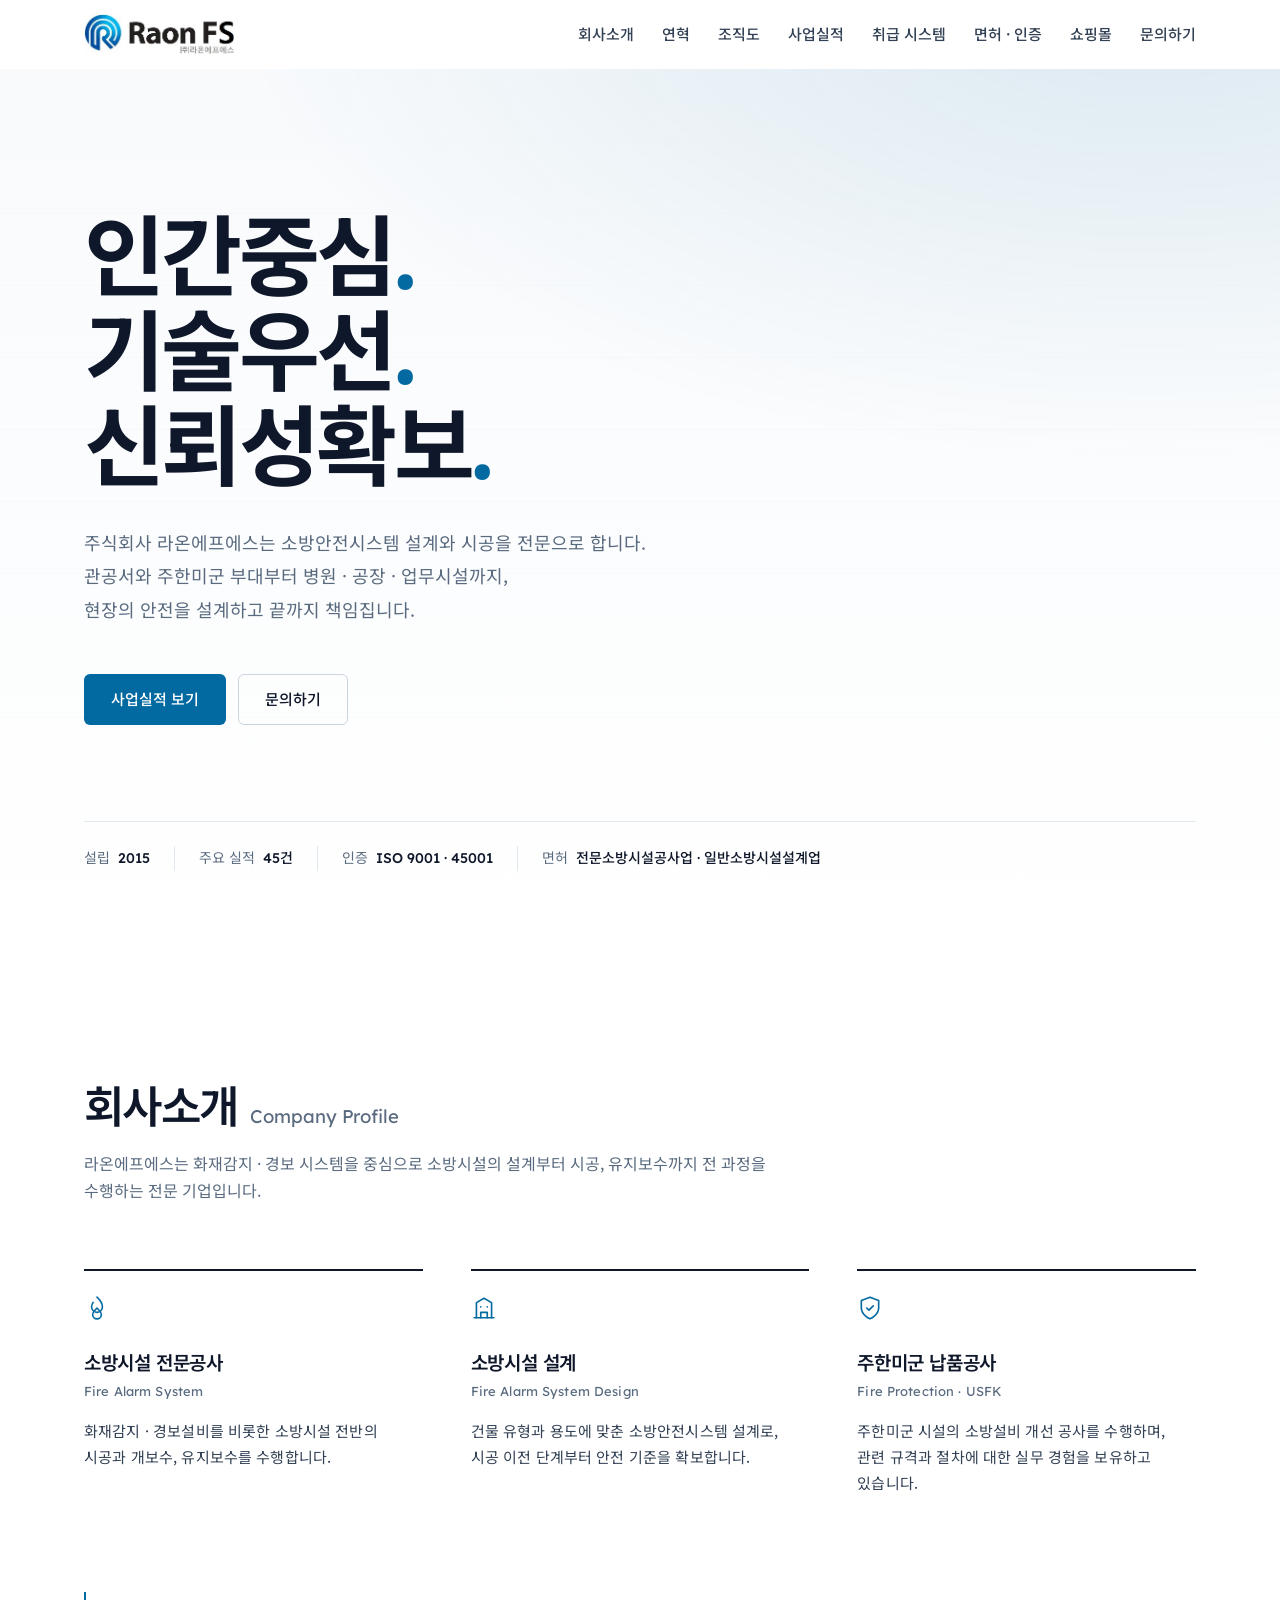
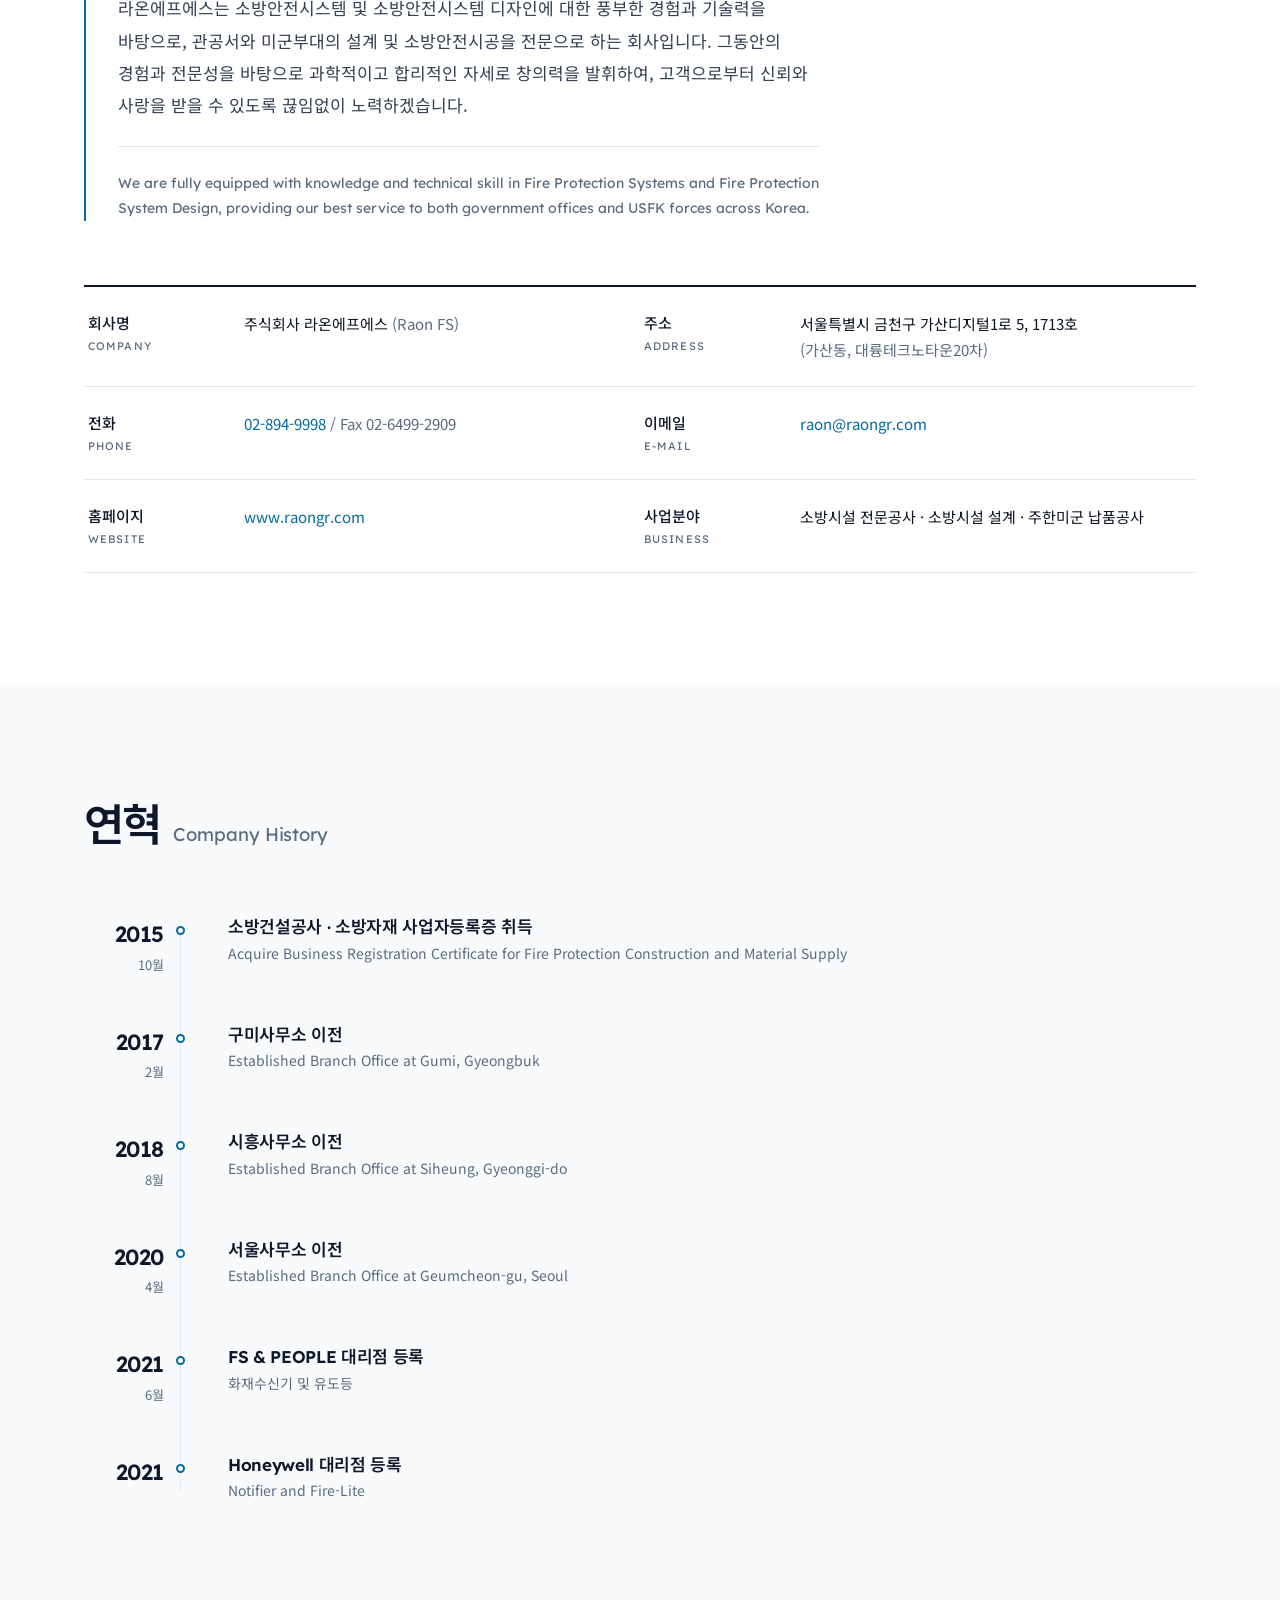
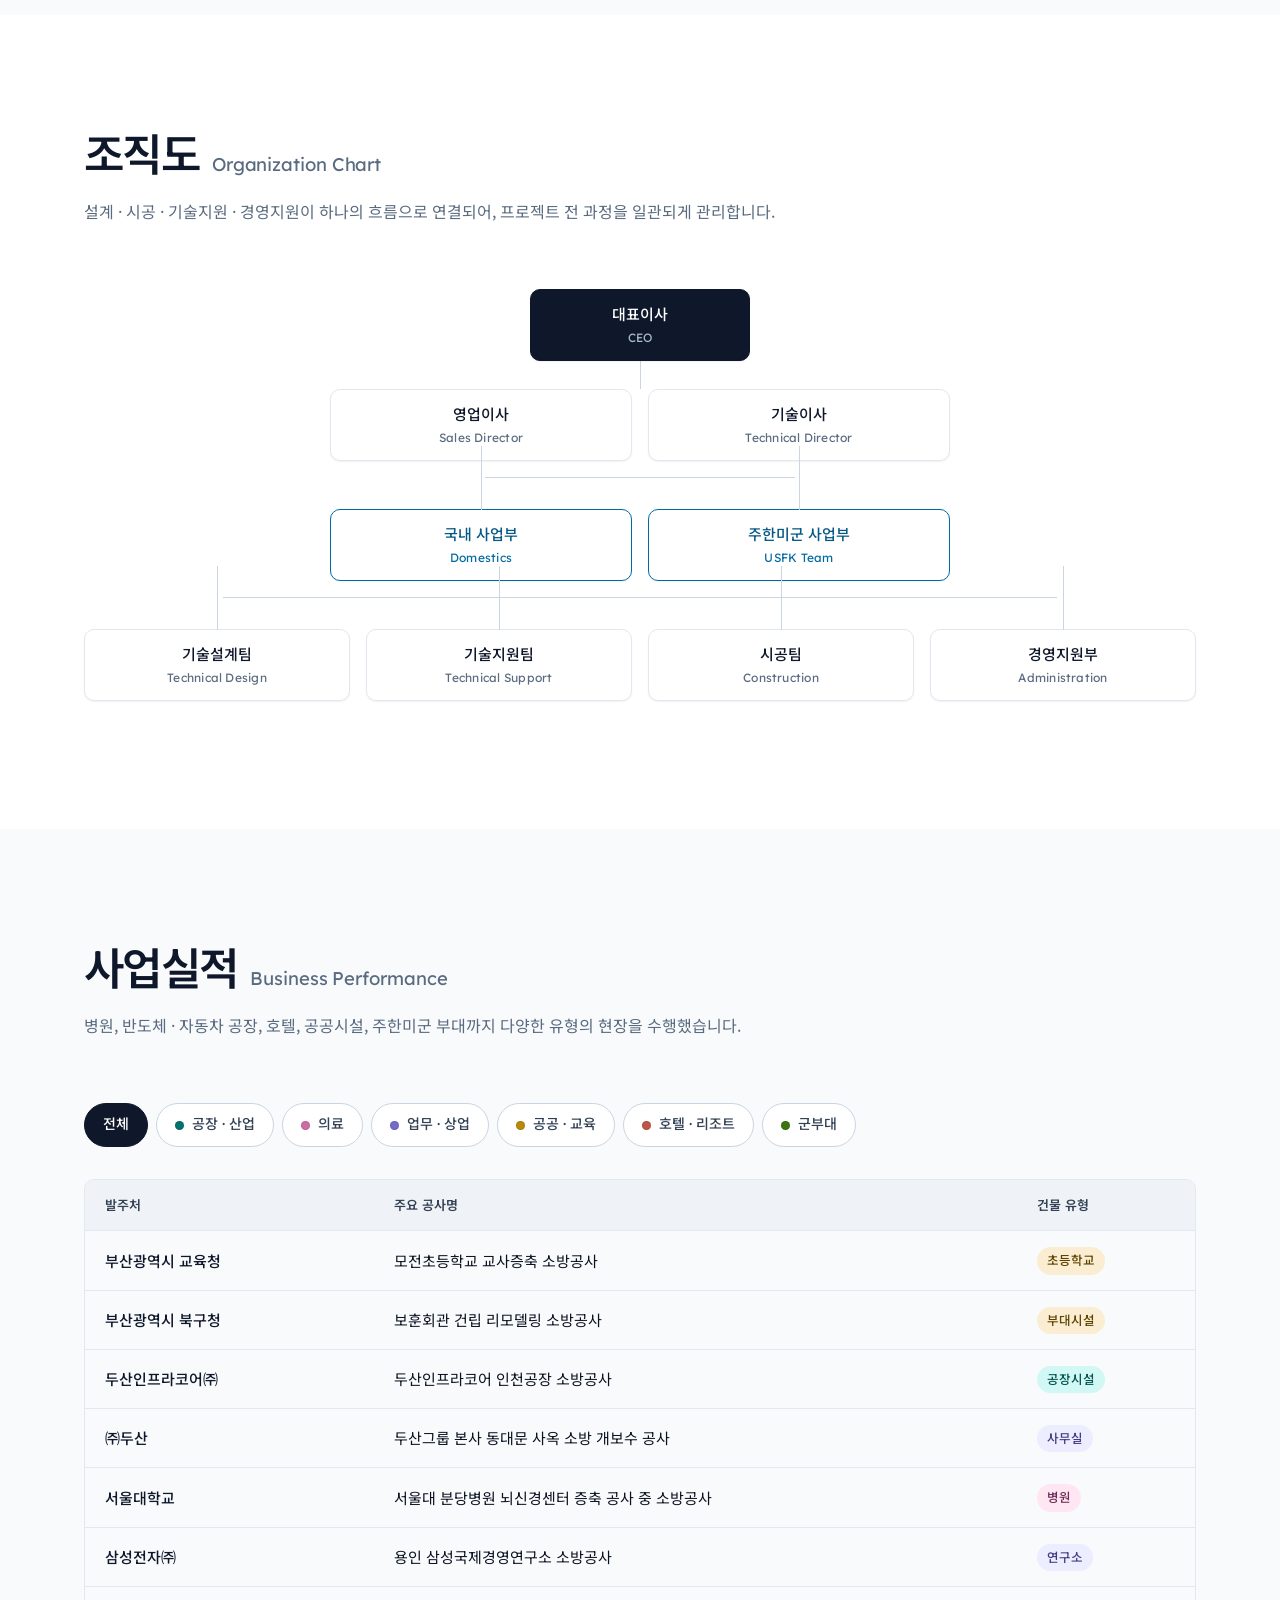
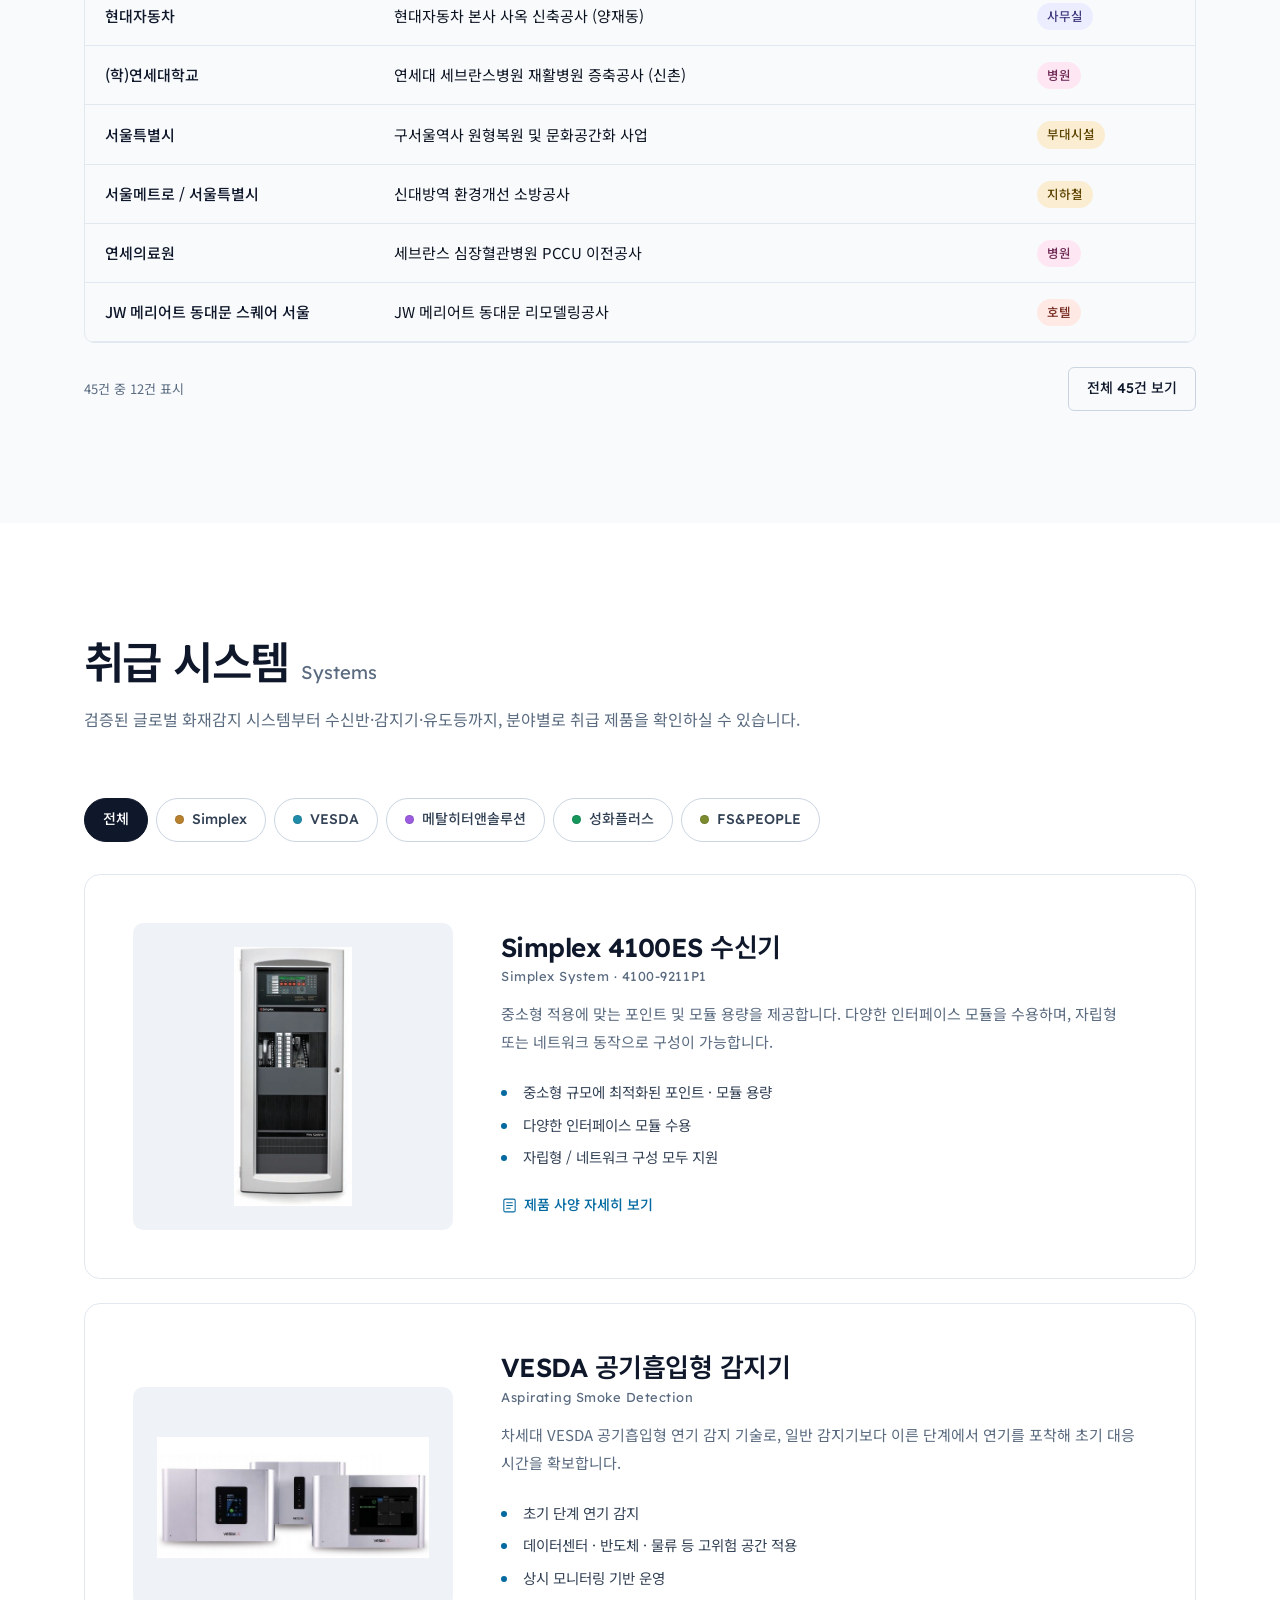
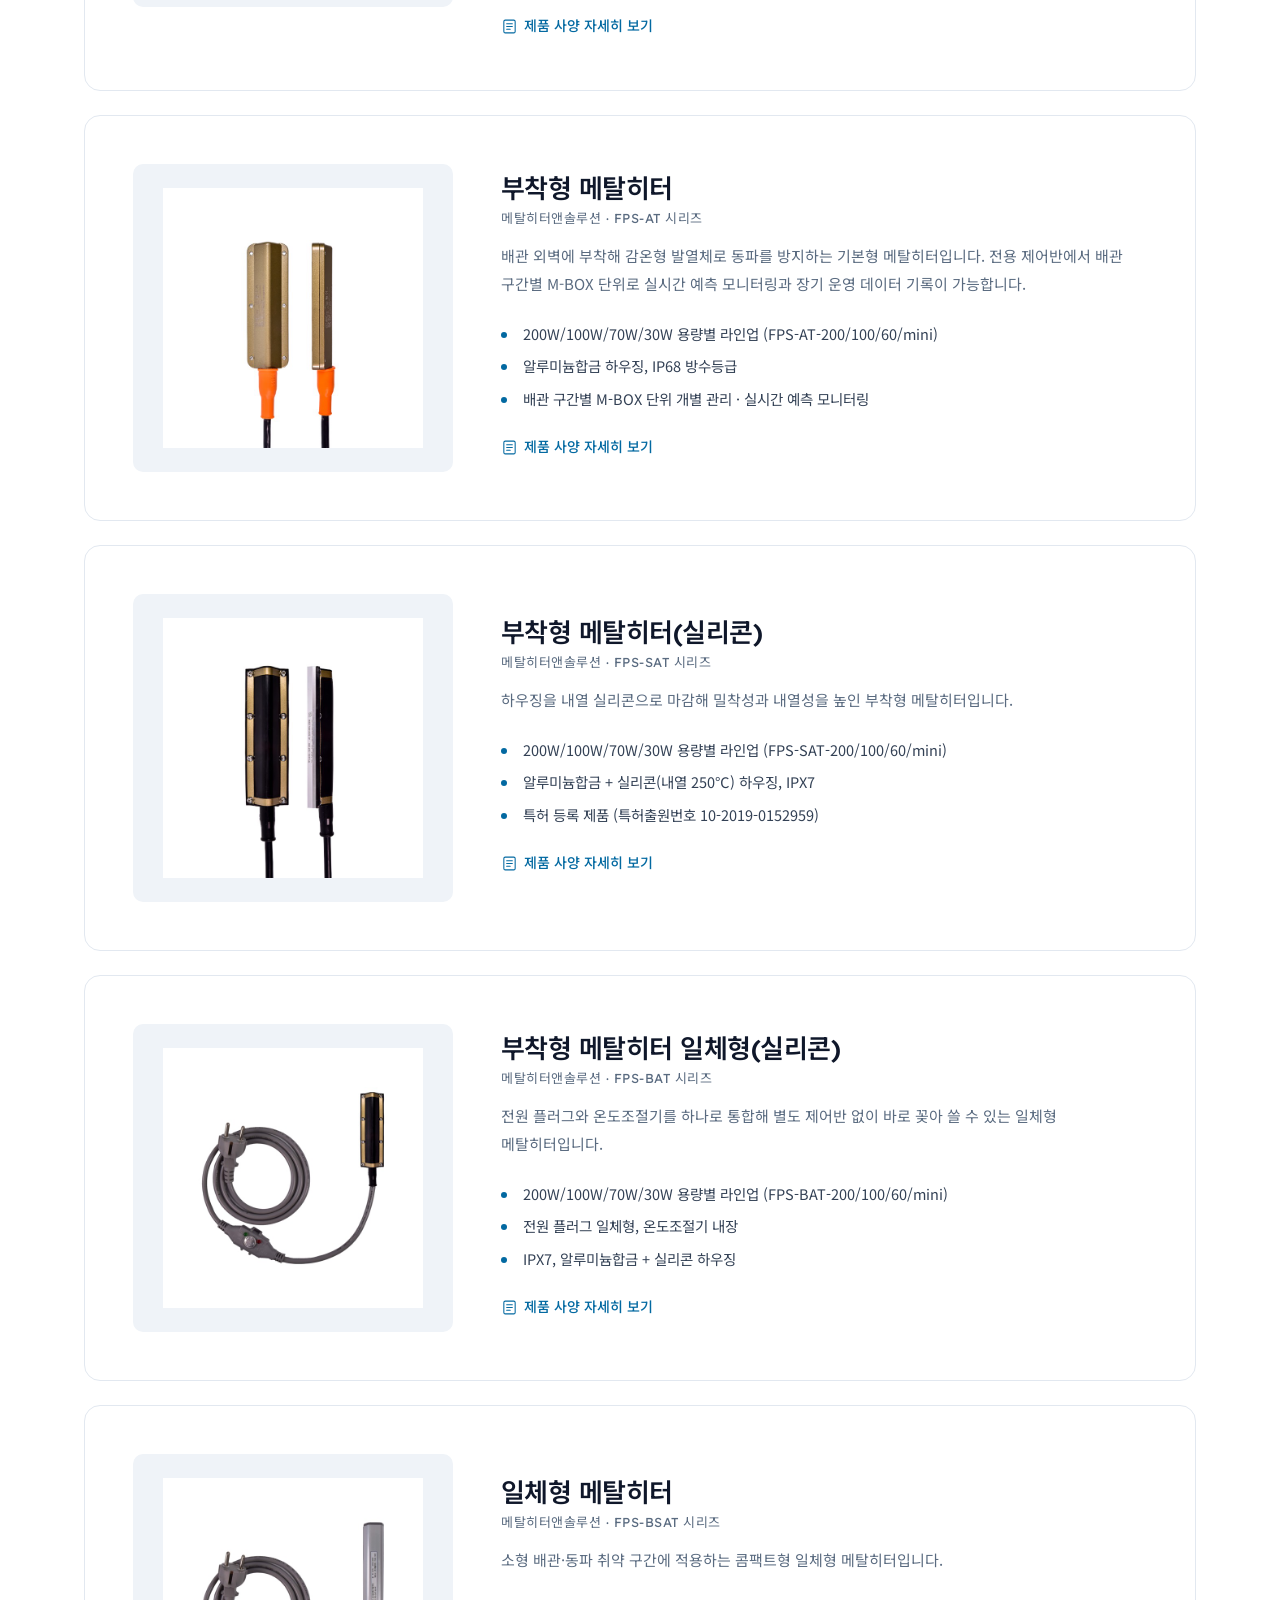
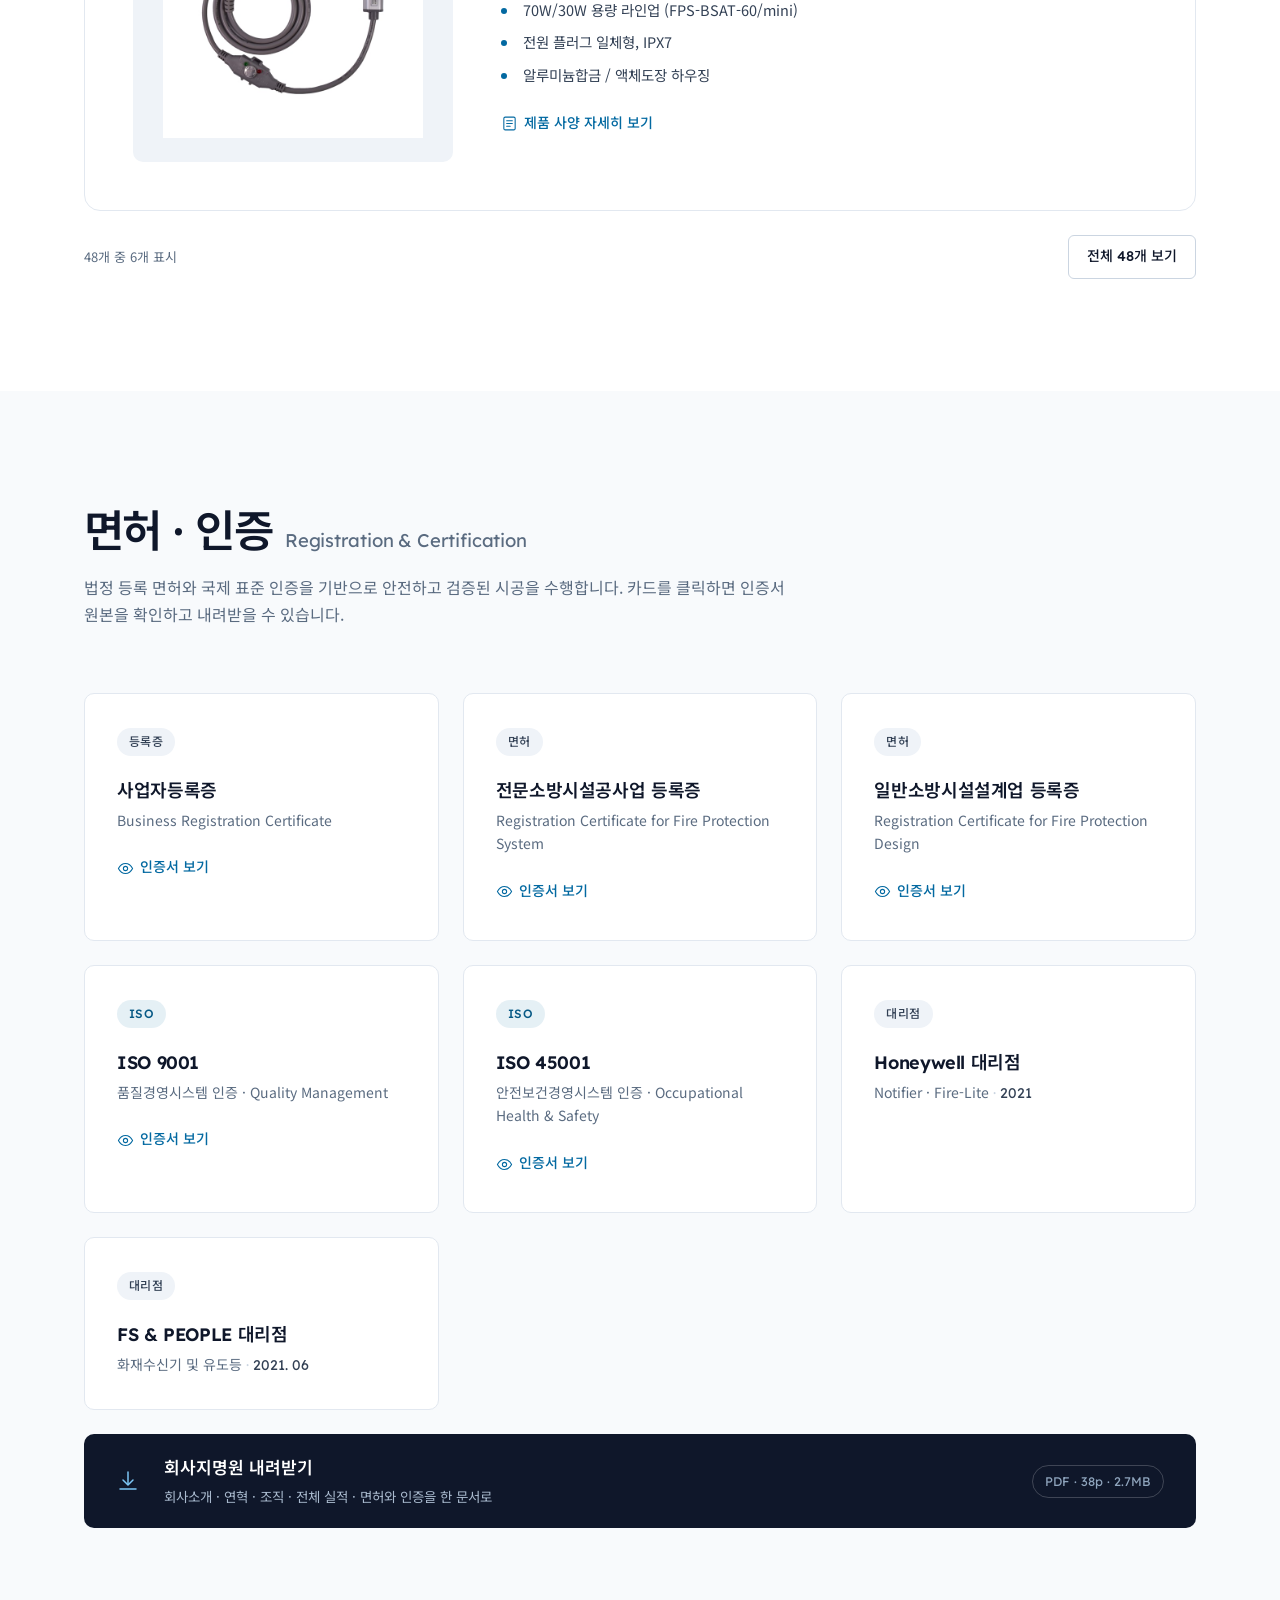
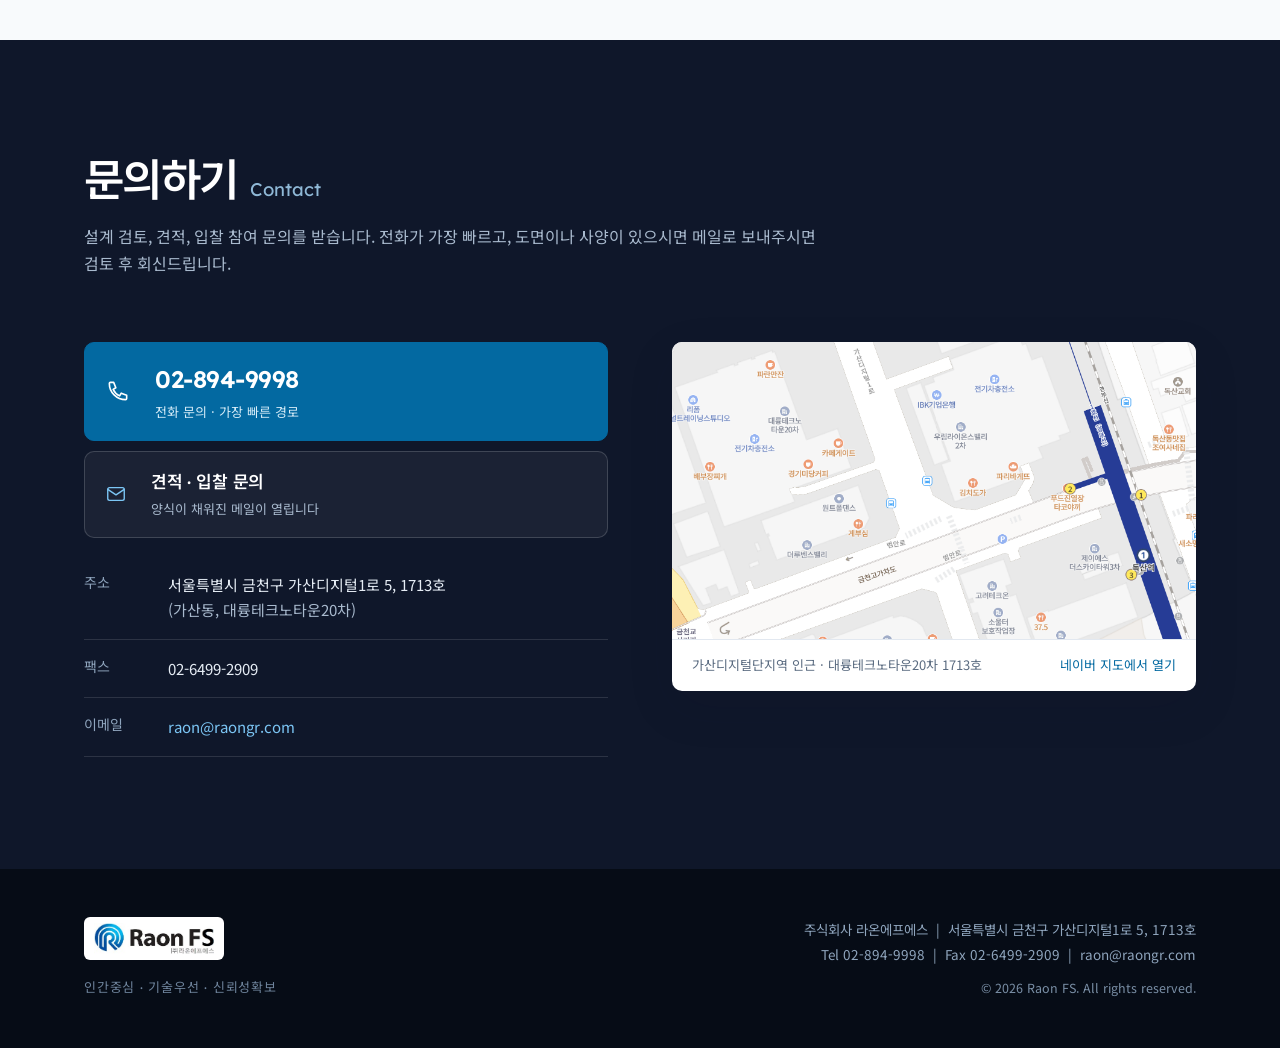
==== index.html @ 957b4441 "취급 시스템 필터를 분야별에서 브랜드별로 변경 전체/수신반·전원/감지기/동파방지/LED 유도등/로컬 기기 구성을 전체/Simplex/VESDA/메탈히터앤솔루션/성화플러스/FS&PE" ====
<!DOCTYPE html>
<html lang="ko">
<head>
<script>document.documentElement.className += ' js';</script>
<meta charset="UTF-8">
<meta name="viewport" content="width=device-width, initial-scale=1">
<meta name="color-scheme" content="light">
<title>라온에프에스 | 소방시설 전문공사 · 주한미군 납품 및 공사</title>
<meta name="description" content="관공서부터 주한미군, 병원, 공장까지. 소방시설 시공 전문기업 라온에프에스.">

<!-- 네이버 서치어드바이저 사이트 소유확인 — 지우면 소유 확인이 풀립니다 -->
<meta name="naver-site-verification" content="142e8c59c2f362d258a15902e219ab5804020e47" />

<link rel="canonical" href="https://www.raongr.com/">
<link rel="icon" href="assets/favicon-64.png" sizes="64x64" type="image/png">
<link rel="apple-touch-icon" href="assets/favicon-180.png">

<!-- Vendors get forwarded by pasting the link into KakaoTalk or email.
     og:image must be an absolute URL — crawlers do not resolve relative paths. -->
<meta property="og:type" content="website">
<meta property="og:site_name" content="주식회사 라온에프에스">
<meta property="og:title" content="라온에프에스 | 소방시설 전문공사 · 주한미군 납품 및 공사">
<meta property="og:description" content="관공서부터 주한미군, 병원, 공장까지. 소방시설 시공 전문기업 라온에프에스.">
<meta property="og:url" content="https://www.raongr.com/">
<meta property="og:image" content="https://www.raongr.com/assets/og-image.jpg">
<meta property="og:image:width" content="1200">
<meta property="og:image:height" content="630">
<meta property="og:image:alt" content="라온에프에스 — 인간중심 · 기술우선 · 신뢰성확보">
<meta property="og:locale" content="ko_KR">
<meta name="twitter:card" content="summary_large_image">

<link rel="preconnect" href="https://fonts.googleapis.com">
<link rel="preconnect" href="https://fonts.gstatic.com" crossorigin>
<link href="https://fonts.googleapis.com/css2?family=Lexend:wght@300;400;500;600;700&family=Noto+Sans+KR:wght@300;400;500;700&display=swap" rel="stylesheet">
<!-- ?v= bumps the cached CSS/JS immediately on deploy — raise it (date+letter)
     whenever css/style.css or js/main.js changes, so visitors don't wait
     out the 24h cache in netlify.toml. -->
<link rel="stylesheet" href="css/style.css?v=20261002c">

<script type="application/ld+json">
{
  "@context": "https://schema.org",
  "@type": "LocalBusiness",
  "name": "주식회사 라온에프에스",
  "alternateName": "Raon FS",
  "description": "소방안전시스템 설계와 시공을 전문으로 하는 기업. 소방시설 전문공사, 소방시설 설계, 주한미군 납품공사.",
  "foundingDate": "2015-10",
  "telephone": "+82-2-894-9998",
  "faxNumber": "+82-2-6499-2909",
  "email": "raon@raongr.com",
  "url": "https://www.raongr.com",
  "address": {
    "@type": "PostalAddress",
    "streetAddress": "가산디지털1로 5, 1713호 (가산동, 대륭테크노타운20차)",
    "addressLocality": "금천구",
    "addressRegion": "서울특별시",
    "addressCountry": "KR"
  },
  "hasCredential": [
    { "@type": "EducationalOccupationalCredential", "name": "ISO 9001:2015 품질경영시스템", "identifier": "QI377924", "recognizedBy": { "@type": "Organization", "name": "ICR" }, "validFrom": "2026-08-06", "expires": "2029-08-28" },
    { "@type": "EducationalOccupationalCredential", "name": "ISO 45001:2018 안전보건경영시스템", "identifier": "OHI189324", "recognizedBy": { "@type": "Organization", "name": "ICR" }, "validFrom": "2026-08-06", "expires": "2029-08-28" },
    { "@type": "EducationalOccupationalCredential", "name": "전문소방시설공사업 등록증", "identifier": "2017-02-00108" },
    { "@type": "EducationalOccupationalCredential", "name": "일반소방시설설계업 등록증", "identifier": "2022-01-00065" }
  ]
}
</script>
</head>
<body>

<a class="skip-link" href="#main">본문 바로가기</a>

<header class="site-header" id="siteHeader">
  <div class="container header-inner">
    <a class="brand" href="#top">
      <img src="assets/logo.jpg" alt="라온에프에스" width="313" height="83">
    </a>

    <nav class="nav" id="nav" aria-label="주요 메뉴">
      <a href="#about">회사소개</a>
      <a href="#history">연혁</a>
      <a href="#organization">조직도</a>
      <a href="#works">사업실적</a>
      <a href="#systems">취급 시스템</a>
      <a href="#credentials">면허 · 인증</a>
      <a href="https://raonfstore.com/" target="_blank" rel="noopener">쇼핑몰</a>
      <a href="#contact">문의하기</a>
      <a class="nav-cta" href="tel:+8228949998">02-894-9998 로 전화하기</a>
    </nav>

    <button class="nav-toggle" id="navToggle" aria-label="메뉴 열기" aria-expanded="false" aria-controls="nav">
      <span></span><span></span><span></span>
    </button>
  </div>
  <div class="nav-backdrop" id="navBackdrop" hidden></div>
</header>

<!-- Below 900px the menu collapses into the drawer, so contact lives here instead. -->
<div class="callbar" id="callbar">
  <a class="callbar-call" href="tel:+8228949998">
    <svg viewBox="0 0 24 24" fill="none" stroke="currentColor" stroke-width="1.6" stroke-linecap="round" stroke-linejoin="round" aria-hidden="true"><path d="M4 5c0-.6.4-1 1-1h3l2 5-2.5 1.5a12 12 0 0 0 6 6L15 14l5 2v3c0 .6-.4 1-1 1A15 15 0 0 1 4 5Z"/></svg>
    전화 문의
  </a>
  <a class="callbar-alt" href="#contact">문의 방법 보기</a>
</div>

<main id="main">

  <!-- HERO -->
  <section class="hero" id="top">
    <div class="container hero-inner">
      <h1 class="hero-title">
        인간중심<span class="dot">.</span><br>
        기술우선<span class="dot">.</span><br>
        신뢰성확보<span class="dot">.</span>
      </h1>
      <p class="hero-lead">
        주식회사 라온에프에스는 소방안전시스템 설계와 시공을 전문으로 합니다.<br>
        관공서와 주한미군 부대부터 병원 · 공장 · 업무시설까지,<br>
        현장의 안전을 설계하고 끝까지 책임집니다.
      </p>
      <div class="hero-actions">
        <a class="btn btn-primary" href="#works">사업실적 보기</a>
        <a class="btn btn-ghost" href="#contact">문의하기</a>
      </div>

      <ul class="hero-facts">
        <li><span>설립</span> <b>2015</b></li>
        <li><span>주요 실적</span> <b>45건</b></li>
        <li><span>인증</span> <b>ISO 9001 · 45001</b></li>
        <li><span>면허</span> <b>전문소방시설공사업 · 일반소방시설설계업</b></li>
      </ul>
    </div>
  </section>

  <!-- ABOUT -->
  <section class="section" id="about">
    <div class="container">
      <header class="section-head reveal">
        <h2 class="section-title">회사소개 <span class="en">Company Profile</span></h2>
        <p class="section-desc">
          라온에프에스는 화재감지 · 경보 시스템을 중심으로 소방시설의 설계부터 시공,
          유지보수까지 전 과정을 수행하는 전문 기업입니다.
        </p>
      </header>

      <div class="fields">
        <article class="field-card">
          <svg class="icon" viewBox="0 0 24 24" fill="none" stroke="currentColor" stroke-width="1.5" stroke-linecap="round" stroke-linejoin="round" aria-hidden="true"><path d="M12 2s5 4.5 5 9a5 5 0 0 1-10 0c0-1.6.6-3 1.4-4.2"/><path d="M12 22a4 4 0 0 0 4-4c0-2.2-2-3.6-4-6-2 2.4-4 3.8-4 6a4 4 0 0 0 4 4Z"/></svg>
          <h3>소방시설 전문공사</h3>
          <p>Fire Alarm System</p>
          <p class="field-body">화재감지 · 경보설비를 비롯한 소방시설 전반의 시공과 개보수, 유지보수를 수행합니다.</p>
        </article>

        <article class="field-card">
          <svg class="icon" viewBox="0 0 24 24" fill="none" stroke="currentColor" stroke-width="1.5" stroke-linecap="round" stroke-linejoin="round" aria-hidden="true"><path d="M3 21h18"/><path d="M5 21V7l7-4 7 4v14"/><path d="M9 21v-5h6v5"/><path d="M9 11h.01M15 11h.01"/></svg>
          <h3>소방시설 설계</h3>
          <p>Fire Alarm System Design</p>
          <p class="field-body">건물 유형과 용도에 맞춘 소방안전시스템 설계로, 시공 이전 단계부터 안전 기준을 확보합니다.</p>
        </article>

        <article class="field-card">
          <svg class="icon" viewBox="0 0 24 24" fill="none" stroke="currentColor" stroke-width="1.5" stroke-linecap="round" stroke-linejoin="round" aria-hidden="true"><path d="M12 22s8-3.6 8-10V5l-8-3-8 3v7c0 6.4 8 10 8 10Z"/><path d="m9 12 2 2 4-4"/></svg>
          <h3>주한미군 납품공사</h3>
          <p>Fire Protection · USFK</p>
          <p class="field-body">주한미군 시설의 소방설비 개선 공사를 수행하며, 관련 규격과 절차에 대한 실무 경험을 보유하고 있습니다.</p>
        </article>
      </div>

      <div class="about-statement reveal">
        <p>라온에프에스는 소방안전시스템 및 소방안전시스템 디자인에 대한 풍부한 경험과 기술력을 바탕으로, 관공서와 미군부대의 설계 및 소방안전시공을 전문으로 하는 회사입니다. 그동안의 경험과 전문성을 바탕으로 과학적이고 합리적인 자세로 창의력을 발휘하여, 고객으로부터 신뢰와 사랑을 받을 수 있도록 끊임없이 노력하겠습니다.</p>
        <p class="about-statement-en">We are fully equipped with knowledge and technical skill in Fire Protection Systems and Fire Protection System Design, providing our best service to both government offices and USFK forces across Korea.</p>
      </div>

      <div class="profile reveal">
        <dl class="profile-list">
          <div class="profile-row">
            <dt>회사명 <span>Company</span></dt>
            <dd>주식회사 라온에프에스 <span class="muted">(Raon FS)</span></dd>
          </div>
          <div class="profile-row">
            <dt>주소 <span>Address</span></dt>
            <dd>서울특별시 금천구 가산디지털1로 5, 1713호<br><span class="muted">(가산동, 대륭테크노타운20차)</span></dd>
          </div>
          <div class="profile-row">
            <dt>전화 <span>Phone</span></dt>
            <dd><a href="tel:+8228949998">02-894-9998</a> <span class="muted">/ Fax 02-6499-2909</span></dd>
          </div>
          <div class="profile-row">
            <dt>이메일 <span>E-mail</span></dt>
            <dd><a href="mailto:raon@raongr.com">raon@raongr.com</a></dd>
          </div>
          <div class="profile-row">
            <dt>홈페이지 <span>Website</span></dt>
            <dd><a href="https://www.raongr.com" target="_blank" rel="noopener">www.raongr.com</a></dd>
          </div>
          <div class="profile-row">
            <dt>사업분야 <span>Business</span></dt>
            <dd>소방시설 전문공사 · 소방시설 설계 · 주한미군 납품공사</dd>
          </div>
        </dl>
      </div>
    </div>
  </section>

  <!-- HISTORY -->
  <section class="section section-muted" id="history">
    <div class="container">
      <header class="section-head reveal">
        <h2 class="section-title">연혁 <span class="en">Company History</span></h2>
      </header>

      <ol class="timeline">
        <li>
          <div class="tl-date"><span class="tl-year">2015</span><span class="tl-month">10월</span></div>
          <div class="tl-body">
            <h3>소방건설공사 · 소방자재 사업자등록증 취득</h3>
            <p>Acquire Business Registration Certificate for Fire Protection Construction and Material Supply</p>
          </div>
        </li>
        <li>
          <div class="tl-date"><span class="tl-year">2017</span><span class="tl-month">2월</span></div>
          <div class="tl-body">
            <h3>구미사무소 이전</h3>
            <p>Established Branch Office at Gumi, Gyeongbuk</p>
          </div>
        </li>
        <li>
          <div class="tl-date"><span class="tl-year">2018</span><span class="tl-month">8월</span></div>
          <div class="tl-body">
            <h3>시흥사무소 이전</h3>
            <p>Established Branch Office at Siheung, Gyeonggi-do</p>
          </div>
        </li>
        <li>
          <div class="tl-date"><span class="tl-year">2020</span><span class="tl-month">4월</span></div>
          <div class="tl-body">
            <h3>서울사무소 이전</h3>
            <p>Established Branch Office at Geumcheon-gu, Seoul</p>
          </div>
        </li>
        <li>
          <div class="tl-date"><span class="tl-year">2021</span><span class="tl-month">6월</span></div>
          <div class="tl-body">
            <h3>FS &amp; PEOPLE 대리점 등록</h3>
            <p>화재수신기 및 유도등</p>
          </div>
        </li>
        <li>
          <div class="tl-date"><span class="tl-year">2021</span><span class="tl-month"></span></div>
          <div class="tl-body">
            <h3>Honeywell 대리점 등록</h3>
            <p>Notifier and Fire-Lite</p>
          </div>
        </li>
      </ol>
    </div>
  </section>

  <!-- ORGANIZATION -->
  <section class="section" id="organization">
    <div class="container">
      <header class="section-head reveal">
        <h2 class="section-title">조직도 <span class="en">Organization Chart</span></h2>
        <p class="section-desc">설계 · 시공 · 기술지원 · 경영지원이 하나의 흐름으로 연결되어, 프로젝트 전 과정을 일관되게 관리합니다.</p>
      </header>

      <div class="org reveal">
        <div class="org-top">
          <div class="org-node org-ceo">대표이사<span>CEO</span></div>
        </div>
        <div class="org-connector" aria-hidden="true"></div>

        <div class="org-row org-directors">
          <div class="org-node">영업이사<span>Sales Director</span></div>
          <div class="org-node">기술이사<span>Technical Director</span></div>
        </div>

        <div class="org-row org-divisions">
          <div class="org-node org-accent">국내 사업부<span>Domestics</span></div>
          <div class="org-node org-accent">주한미군 사업부<span>USFK Team</span></div>
        </div>

        <div class="org-row org-teams">
          <div class="org-node">기술설계팀<span>Technical Design</span></div>
          <div class="org-node">기술지원팀<span>Technical Support</span></div>
          <div class="org-node">시공팀<span>Construction</span></div>
          <div class="org-node">경영지원부<span>Administration</span></div>
        </div>
      </div>
    </div>
  </section>

  <!-- WORKS -->
  <section class="section section-muted" id="works">
    <div class="container">
      <header class="section-head reveal">
        <h2 class="section-title">사업실적 <span class="en">Business Performance</span></h2>
        <p class="section-desc">병원, 반도체 · 자동차 공장, 호텔, 공공시설, 주한미군 부대까지 다양한 유형의 현장을 수행했습니다.</p>
      </header>

      <!-- radiogroup, not toggle buttons: the filters are mutually exclusive. -->
      <div class="filters reveal" role="radiogroup" aria-label="실적 분야 필터">
        <button class="chip is-active" data-filter="all">전체</button>
        <button class="chip" data-filter="industrial">공장 · 산업</button>
        <button class="chip" data-filter="medical">의료</button>
        <button class="chip" data-filter="office">업무 · 상업</button>
        <button class="chip" data-filter="public">공공 · 교육</button>
        <button class="chip" data-filter="hotel">호텔 · 리조트</button>
        <button class="chip" data-filter="military">군부대</button>
      </div>

      <div class="table-wrap reveal">
        <table class="works-table">
          <caption class="sr-only">라온에프에스 주요 공사 실적</caption>
          <thead>
            <tr>
              <th scope="col" class="col-client">발주처</th>
              <th scope="col" class="col-project">주요 공사명</th>
              <th scope="col" class="col-type">건물 유형</th>
            </tr>
            <!-- data-label drives the stacked-card layout below 768px -->

          </thead>
          <tbody id="worksBody">
            <tr data-cat="public"><td data-label="발주처">부산광역시 교육청</td><td data-label="주요 공사명">모전초등학교 교사증축 소방공사</td><td data-label="건물 유형"><span class="tag">초등학교</span></td></tr>
            <tr data-cat="public"><td data-label="발주처">부산광역시 북구청</td><td data-label="주요 공사명">보훈회관 건립 리모델링 소방공사</td><td data-label="건물 유형"><span class="tag">부대시설</span></td></tr>
            <tr data-cat="industrial"><td data-label="발주처">두산인프라코어㈜</td><td data-label="주요 공사명">두산인프라코어 인천공장 소방공사</td><td data-label="건물 유형"><span class="tag">공장시설</span></td></tr>
            <tr data-cat="office"><td data-label="발주처">㈜두산</td><td data-label="주요 공사명">두산그룹 본사 동대문 사옥 소방 개보수 공사</td><td data-label="건물 유형"><span class="tag">사무실</span></td></tr>
            <tr data-cat="medical"><td data-label="발주처">서울대학교</td><td data-label="주요 공사명">서울대 분당병원 뇌신경센터 증축 공사 중 소방공사</td><td data-label="건물 유형"><span class="tag">병원</span></td></tr>
            <tr data-cat="office"><td data-label="발주처">삼성전자㈜</td><td data-label="주요 공사명">용인 삼성국제경영연구소 소방공사</td><td data-label="건물 유형"><span class="tag">연구소</span></td></tr>
            <tr data-cat="office"><td data-label="발주처">현대자동차</td><td data-label="주요 공사명">현대자동차 본사 사옥 신축공사 (양재동)</td><td data-label="건물 유형"><span class="tag">사무실</span></td></tr>
            <tr data-cat="medical"><td data-label="발주처">(학)연세대학교</td><td data-label="주요 공사명">연세대 세브란스병원 재활병원 증축공사 (신촌)</td><td data-label="건물 유형"><span class="tag">병원</span></td></tr>
            <tr data-cat="public"><td data-label="발주처">서울특별시</td><td data-label="주요 공사명">구서울역사 원형복원 및 문화공간화 사업</td><td data-label="건물 유형"><span class="tag">부대시설</span></td></tr>
            <tr data-cat="public"><td data-label="발주처">서울메트로 / 서울특별시</td><td data-label="주요 공사명">신대방역 환경개선 소방공사</td><td data-label="건물 유형"><span class="tag">지하철</span></td></tr>

            <tr data-cat="medical"><td data-label="발주처">연세의료원</td><td data-label="주요 공사명">세브란스 심장혈관병원 PCCU 이전공사</td><td data-label="건물 유형"><span class="tag">병원</span></td></tr>
            <tr data-cat="hotel"><td data-label="발주처">JW 메리어트 동대문 스퀘어 서울</td><td data-label="주요 공사명">JW 메리어트 동대문 리모델링공사</td><td data-label="건물 유형"><span class="tag">호텔</span></td></tr>
            <tr data-cat="office"><td data-label="발주처">국보디자인</td><td data-label="주요 공사명">NH투자증권 입주개선 공사</td><td data-label="건물 유형"><span class="tag">업무시설</span></td></tr>
            <tr data-cat="hotel"><td data-label="발주처">에이치디씨리조트</td><td data-label="주요 공사명">원주 오크밸리 빌리지센터 바운스 트램펄린 소방설비공사</td><td data-label="건물 유형"><span class="tag">리조트</span></td></tr>
            <tr data-cat="industrial"><td data-label="발주처">르노삼성자동차</td><td data-label="주요 공사명">르노삼성자동차 범퍼공장 외 소방시설 보완작업</td><td data-label="건물 유형"><span class="tag">공장</span></td></tr>
            <tr data-cat="industrial"><td data-label="발주처">두산인프라코어</td><td data-label="주요 공사명">두산인프라코어 인천공장 외 영선성 소방공사</td><td data-label="건물 유형"><span class="tag">공장</span></td></tr>
            <tr data-cat="office"><td data-label="발주처">국보디자인</td><td data-label="주요 공사명">기아자동차 가양지점 리노베이션 공사</td><td data-label="건물 유형"><span class="tag">판매시설</span></td></tr>
            <tr data-cat="office"><td data-label="발주처">한국마사회</td><td data-label="주요 공사명">과천경마공원 해피빌 리모델링 소방공사</td><td data-label="건물 유형"><span class="tag">업무시설</span></td></tr>
            <tr data-cat="industrial"><td data-label="발주처">두산산업차량㈜</td><td data-label="주요 공사명">두산산업차량 소방시설 개선공사</td><td data-label="건물 유형"><span class="tag">공장</span></td></tr>
            <tr data-cat="industrial"><td data-label="발주처">대한송유관공사</td><td data-label="주요 공사명">판교저유소 건물동 소방설비 보수공사</td><td data-label="건물 유형"><span class="tag">정유시설</span></td></tr>
            <tr data-cat="office"><td data-label="발주처">두산큐벡스</td><td data-label="주요 공사명">동대문 두산타워 업무동 소방시설 보수공사</td><td data-label="건물 유형"><span class="tag">업무시설</span></td></tr>
            <tr data-cat="public"><td data-label="발주처">과기부 우정공무원교육원</td><td data-label="주요 공사명">자동화재탐지설비 유지보수 용역</td><td data-label="건물 유형"><span class="tag">교육시설</span></td></tr>
            <tr data-cat="industrial"><td data-label="발주처">ASE KOREA</td><td data-label="주요 공사명">ASE KOREA 화재수신기 교체공사</td><td data-label="건물 유형"><span class="tag">반도체 공장</span></td></tr>
            <tr data-cat="hotel"><td data-label="발주처">에이치디씨리조트</td><td data-label="주요 공사명">원주 오크밸리 바운스 리뉴얼 추가입점 소방공사</td><td data-label="건물 유형"><span class="tag">리조트</span></td></tr>

            <tr data-cat="military"><td data-label="발주처">크로포스아이엔씨</td><td data-label="주요 공사명">Area 3 Repair S-371 소방시설 개선공사</td><td data-label="건물 유형"><span class="tag">군부대</span></td></tr>
            <tr data-cat="military"><td data-label="발주처">화주종합건설</td><td data-label="주요 공사명">평택 험프리 Repair S-1201 소방시설 개선공사</td><td data-label="건물 유형"><span class="tag">군부대</span></td></tr>
            <tr data-cat="military"><td data-label="발주처">오무전기</td><td data-label="주요 공사명">오산공군 B-940 BT Interface 공사</td><td data-label="건물 유형"><span class="tag">군부대</span></td></tr>
            <tr data-cat="office"><td data-label="발주처">국보디자인</td><td data-label="주요 공사명">NC알파리움 타워 인테리어 공사</td><td data-label="건물 유형"><span class="tag">업무시설</span></td></tr>
            <tr data-cat="office"><td data-label="발주처">국보디자인</td><td data-label="주요 공사명">녹십자홀딩스 목암BLDG 업무시설 리모델링</td><td data-label="건물 유형"><span class="tag">업무시설</span></td></tr>
            <tr data-cat="industrial"><td data-label="발주처">현대두산인프라코어㈜</td><td data-label="주요 공사명">신뢰성센터 소방시설 복구공사</td><td data-label="건물 유형"><span class="tag">공장</span></td></tr>
            <tr data-cat="industrial"><td data-label="발주처">두산산업차량㈜</td><td data-label="주요 공사명">특수감지기(불꽃) 교체공사</td><td data-label="건물 유형"><span class="tag">공장</span></td></tr>
            <tr data-cat="industrial"><td data-label="발주처">켄달스퀘어 전문투자형 사모부동산투자신탁 5호</td><td data-label="주요 공사명">지게차충전실 청정소화설비 설치공사</td><td data-label="건물 유형"><span class="tag">공장</span></td></tr>
            <tr data-cat="industrial"><td data-label="발주처">비테스코테크놀로지코리아 유한책임회사</td><td data-label="주요 공사명">비테스코 이천공장 및 자동화창고 소방시설공사</td><td data-label="건물 유형"><span class="tag">공장</span></td></tr>
            <tr data-cat="industrial"><td data-label="발주처">에이치디현대인프라코어㈜</td><td data-label="주요 공사명">DX508 신규 생산라인 소방공사</td><td data-label="건물 유형"><span class="tag">공장</span></td></tr>
            <tr data-cat="industrial"><td data-label="발주처">ASE KOREA</td><td data-label="주요 공사명">소방시스템 유지보수 공사</td><td data-label="건물 유형"><span class="tag">반도체 제조</span></td></tr>
            <tr data-cat="industrial"><td data-label="발주처">에이치디현대인프라코어㈜</td><td data-label="주요 공사명">DX0508 신규 생산라인 소방공사</td><td data-label="건물 유형"><span class="tag">굴삭기 제조</span></td></tr>
            <tr data-cat="public"><td data-label="발주처">정보통신부 우정공무원 연수원</td><td data-label="주요 공사명">2023년 자동화재탐지설비 유지보수</td><td data-label="건물 유형"><span class="tag">연수시설</span></td></tr>

            <tr data-cat="industrial"><td data-label="발주처">에이치디현대인프라코어㈜</td><td data-label="주요 공사명">안산센터 1창고 화재감지기 설치공사</td><td data-label="건물 유형"><span class="tag">물류시설</span></td></tr>
            <tr data-cat="medical"><td data-label="발주처">연세대학교의료원</td><td data-label="주요 공사명">세브란스병원 공간재배치 1단계 소방공사</td><td data-label="건물 유형"><span class="tag">병원</span></td></tr>
            <tr data-cat="public"><td data-label="발주처">(학)연세대학교</td><td data-label="주요 공사명">제2공학관 공간변경 공사 중 소방공사</td><td data-label="건물 유형"><span class="tag">학교시설</span></td></tr>
            <tr data-cat="industrial"><td data-label="발주처">두산밥캣코리아㈜</td><td data-label="주요 공사명">인천공장 신축 사무동 서버룸 소방설비공사</td><td data-label="건물 유형"><span class="tag">업무시설</span></td></tr>
            <tr data-cat="hotel"><td data-label="발주처">메리어트 호텔</td><td data-label="주요 공사명">JW 메리어트 마곡 소방공사</td><td data-label="건물 유형"><span class="tag">숙박시설</span></td></tr>
            <tr data-cat="hotel"><td data-label="발주처">미래에셋자산운용㈜</td><td data-label="주요 공사명">광화문 포시즌 호텔 소방공사</td><td data-label="건물 유형"><span class="tag">숙박시설</span></td></tr>
            <tr data-cat="public"><td data-label="발주처">서울특별시 물재생센터 (중랑)</td><td data-label="주요 공사명">제3처리장 B계열 지하공동구 소방설비 교체공사</td><td data-label="건물 유형"><span class="tag">공동구시설</span></td></tr>
            <tr data-cat="public"><td data-label="발주처">한국전력공사 남서울본부</td><td data-label="주요 공사명">관악동작지사 임차사옥 조성 소방공사</td><td data-label="건물 유형"><span class="tag">업무시설</span></td></tr>
          </tbody>
        </table>
      </div>
      <div class="works-foot">
        <p class="works-count" id="worksCount" aria-live="polite"></p>
        <button class="btn btn-ghost btn-sm" id="worksMore" type="button" aria-expanded="false" aria-controls="worksBody">전체 실적 보기</button>
      </div>
    </div>
  </section>

  <!-- SYSTEMS -->
  <section class="section" id="systems">
    <div class="container">
      <header class="section-head reveal">
        <h2 class="section-title">취급 시스템 <span class="en">Systems</span></h2>
        <p class="section-desc">검증된 글로벌 화재감지 시스템부터 수신반·감지기·유도등까지, 분야별로 취급 제품을 확인하실 수 있습니다.</p>
      </header>

      <!-- radiogroup, not toggle buttons: the filters are mutually exclusive. -->
      <div class="filters reveal" role="radiogroup" aria-label="취급 시스템 브랜드 필터">
        <button class="chip is-active" data-filter="all">전체</button>
        <button class="chip" data-filter="simplex">Simplex</button>
        <button class="chip" data-filter="vesda">VESDA</button>
        <button class="chip" data-filter="metalheater">메탈히터앤솔루션</button>
        <button class="chip" data-filter="sunghwaplus">성화플러스</button>
        <button class="chip" data-filter="fspeople">FS&amp;PEOPLE</button>
      </div>

      <div class="systems" id="systemsBody">
        <article class="system-card" data-cat="simplex">
          <div class="system-media">
            <img src="assets/simplex-4100es.jpg" alt="Simplex 4100ES 화재수신기 캐비닛" width="296" height="649" loading="lazy" decoding="async">
          </div>
          <div class="system-text">
            <h3>Simplex 4100ES 수신기<span class="model">Simplex System · 4100-9211P1</span></h3>
            <p>중소형 적용에 맞는 포인트 및 모듈 용량을 제공합니다. 다양한 인터페이스 모듈을 수용하며, 자립형 또는 네트워크 동작으로 구성이 가능합니다.</p>
            <ul class="system-list">
              <li>중소형 규모에 최적화된 포인트 · 모듈 용량</li>
              <li>다양한 인터페이스 모듈 수용</li>
              <li>자립형 / 네트워크 구성 모두 지원</li>
            </ul>
            <button class="spec-open" type="button" data-spec="spec-simplex-4100es" data-title="Simplex 4100ES 제품 사양">
              <svg viewBox="0 0 24 24" fill="none" stroke="currentColor" stroke-width="1.5" stroke-linecap="round" stroke-linejoin="round" aria-hidden="true"><rect x="4" y="3" width="16" height="18" rx="2"/><path d="M8 8h8M8 12h8M8 16h5"/></svg>
              제품 사양 자세히 보기
            </button>
          </div>
        </article>

        <article class="system-card" data-cat="vesda">
          <div class="system-media">
            <img src="assets/vesda.jpg" alt="VESDA 공기흡입형 연기 감지기 제품군" width="575" height="255" loading="lazy" decoding="async">
          </div>
          <div class="system-text">
            <h3>VESDA 공기흡입형 감지기<span class="model">Aspirating Smoke Detection</span></h3>
            <p>차세대 VESDA 공기흡입형 연기 감지 기술로, 일반 감지기보다 이른 단계에서 연기를 포착해 초기 대응 시간을 확보합니다.</p>
            <ul class="system-list">
              <li>초기 단계 연기 감지</li>
              <li>데이터센터 · 반도체 · 물류 등 고위험 공간 적용</li>
              <li>상시 모니터링 기반 운영</li>
            </ul>
            <button class="spec-open" type="button" data-spec="spec-vesda" data-title="VESDA 공기흡입형 감지기 제품 사양">
              <svg viewBox="0 0 24 24" fill="none" stroke="currentColor" stroke-width="1.5" stroke-linecap="round" stroke-linejoin="round" aria-hidden="true"><rect x="4" y="3" width="16" height="18" rx="2"/><path d="M8 8h8M8 12h8M8 16h5"/></svg>
              제품 사양 자세히 보기
            </button>
          </div>
        </article>

        <article class="system-card" data-cat="metalheater">
          <div class="system-media">
            <img src="assets/metalheater-fps-at200.jpg" alt="메탈히터 부착형 메탈히터 FPS-AT 시리즈" width="640" height="640" loading="lazy" decoding="async">
          </div>
          <div class="system-text">
            <h3>부착형 메탈히터<span class="model">메탈히터앤솔루션 · FPS-AT 시리즈</span></h3>
            <p>배관 외벽에 부착해 감온형 발열체로 동파를 방지하는 기본형 메탈히터입니다. 전용 제어반에서 배관 구간별 M-BOX 단위로 실시간 예측 모니터링과 장기 운영 데이터 기록이 가능합니다.</p>
            <ul class="system-list">
              <li>200W/100W/70W/30W 용량별 라인업 (FPS-AT-200/100/60/mini)</li>
              <li>알루미늄합금 하우징, IP68 방수등급</li>
              <li>배관 구간별 M-BOX 단위 개별 관리 · 실시간 예측 모니터링</li>
            </ul>
            <button class="spec-open" type="button" data-spec="spec-fps-at200" data-title="부착형 메탈히터 제품 사양 · FPS-AT 시리즈">
              <svg viewBox="0 0 24 24" fill="none" stroke="currentColor" stroke-width="1.5" stroke-linecap="round" stroke-linejoin="round" aria-hidden="true"><rect x="4" y="3" width="16" height="18" rx="2"/><path d="M8 8h8M8 12h8M8 16h5"/></svg>
              제품 사양 자세히 보기
            </button>
          </div>
        </article>

        <article class="system-card" data-cat="metalheater">
          <div class="system-media">
            <img src="assets/metalheater-fps-sat200.jpg" alt="메탈히터 부착형 메탈히터(실리콘) FPS-SAT 시리즈" width="640" height="640" loading="lazy" decoding="async">
          </div>
          <div class="system-text">
            <h3>부착형 메탈히터(실리콘)<span class="model">메탈히터앤솔루션 · FPS-SAT 시리즈</span></h3>
            <p>하우징을 내열 실리콘으로 마감해 밀착성과 내열성을 높인 부착형 메탈히터입니다.</p>
            <ul class="system-list">
              <li>200W/100W/70W/30W 용량별 라인업 (FPS-SAT-200/100/60/mini)</li>
              <li>알루미늄합금 + 실리콘(내열 250℃) 하우징, IPX7</li>
              <li>특허 등록 제품 (특허출원번호 10-2019-0152959)</li>
            </ul>
            <button class="spec-open" type="button" data-spec="spec-fps-sat200" data-title="부착형 메탈히터(실리콘) 제품 사양 · FPS-SAT 시리즈">
              <svg viewBox="0 0 24 24" fill="none" stroke="currentColor" stroke-width="1.5" stroke-linecap="round" stroke-linejoin="round" aria-hidden="true"><rect x="4" y="3" width="16" height="18" rx="2"/><path d="M8 8h8M8 12h8M8 16h5"/></svg>
              제품 사양 자세히 보기
            </button>
          </div>
        </article>

        <article class="system-card" data-cat="metalheater">
          <div class="system-media">
            <img src="assets/metalheater-fps-bat200.jpg" alt="메탈히터 부착형 메탈히터 일체형(실리콘) FPS-BAT 시리즈" width="640" height="640" loading="lazy" decoding="async">
          </div>
          <div class="system-text">
            <h3>부착형 메탈히터 일체형(실리콘)<span class="model">메탈히터앤솔루션 · FPS-BAT 시리즈</span></h3>
            <p>전원 플러그와 온도조절기를 하나로 통합해 별도 제어반 없이 바로 꽂아 쓸 수 있는 일체형 메탈히터입니다.</p>
            <ul class="system-list">
              <li>200W/100W/70W/30W 용량별 라인업 (FPS-BAT-200/100/60/mini)</li>
              <li>전원 플러그 일체형, 온도조절기 내장</li>
              <li>IPX7, 알루미늄합금 + 실리콘 하우징</li>
            </ul>
            <button class="spec-open" type="button" data-spec="spec-fps-bat200" data-title="부착형 메탈히터 일체형(실리콘) 제품 사양 · FPS-BAT 시리즈">
              <svg viewBox="0 0 24 24" fill="none" stroke="currentColor" stroke-width="1.5" stroke-linecap="round" stroke-linejoin="round" aria-hidden="true"><rect x="4" y="3" width="16" height="18" rx="2"/><path d="M8 8h8M8 12h8M8 16h5"/></svg>
              제품 사양 자세히 보기
            </button>
          </div>
        </article>

        <article class="system-card" data-cat="metalheater">
          <div class="system-media">
            <img src="assets/metalheater-fps-bsat60.jpg" alt="메탈히터 일체형 메탈히터 FPS-BSAT 시리즈" width="640" height="640" loading="lazy" decoding="async">
          </div>
          <div class="system-text">
            <h3>일체형 메탈히터<span class="model">메탈히터앤솔루션 · FPS-BSAT 시리즈</span></h3>
            <p>소형 배관·동파 취약 구간에 적용하는 콤팩트형 일체형 메탈히터입니다.</p>
            <ul class="system-list">
              <li>70W/30W 용량 라인업 (FPS-BSAT-60/mini)</li>
              <li>전원 플러그 일체형, IPX7</li>
              <li>알루미늄합금 / 액체도장 하우징</li>
            </ul>
            <button class="spec-open" type="button" data-spec="spec-fps-bsat60" data-title="일체형 메탈히터 제품 사양 · FPS-BSAT 시리즈">
              <svg viewBox="0 0 24 24" fill="none" stroke="currentColor" stroke-width="1.5" stroke-linecap="round" stroke-linejoin="round" aria-hidden="true"><rect x="4" y="3" width="16" height="18" rx="2"/><path d="M8 8h8M8 12h8M8 16h5"/></svg>
              제품 사양 자세히 보기
            </button>
          </div>
        </article>

        <article class="system-card" data-cat="metalheater">
          <div class="system-media">
            <img src="assets/metalheater-fps-it250.jpg" alt="메탈히터 수조형(삽입형) FPS-IT-250" width="640" height="640" loading="lazy" decoding="async">
          </div>
          <div class="system-text">
            <h3>수조형(삽입형) 메탈히터<span class="model">메탈히터앤솔루션 · FPS-IT-250</span></h3>
            <p>소화수조 등 저수조 내부에 직접 삽입해 저장수 자체의 동결을 방지하는 삽입형 메탈히터입니다.</p>
            <ul class="system-list">
              <li>정격용량 250W, 보호등급 IP68</li>
              <li>Nickel Chromium 발열체, 경질 아노다이징 하우징</li>
              <li>히터 길이 500mm · 전원선 길이 1,200mm</li>
            </ul>
            <button class="spec-open" type="button" data-spec="spec-fps-it250" data-title="수조형(삽입형) 메탈히터 제품 사양 · FPS-IT-250">
              <svg viewBox="0 0 24 24" fill="none" stroke="currentColor" stroke-width="1.5" stroke-linecap="round" stroke-linejoin="round" aria-hidden="true"><rect x="4" y="3" width="16" height="18" rx="2"/><path d="M8 8h8M8 12h8M8 16h5"/></svg>
              제품 사양 자세히 보기
            </button>
          </div>
        </article>

        <article class="system-card" data-cat="metalheater">
          <div class="system-media">
            <img src="assets/metalheater-fps-exdat300.jpg" alt="메탈히터 방폭형 FPS Exd AT 시리즈" width="640" height="640" loading="lazy" decoding="async">
          </div>
          <div class="system-text">
            <h3>방폭형 메탈히터<span class="model">메탈히터앤솔루션 · FPS Exd AT 시리즈</span></h3>
            <p>가스·분진 폭발 위험이 있는 구역에 적용하는 내압방폭구조(Exd) 메탈히터입니다.</p>
            <ul class="system-list">
              <li>385W/128W 용량 라인업 (FPS Exd AT-300/mini)</li>
              <li>내압방폭구조(Exd) · 기기분류 Ⅱ · 가스등급 B+H2 · 온도등급 T3</li>
              <li>용량별 방폭 인증번호 보유</li>
            </ul>
            <button class="spec-open" type="button" data-spec="spec-fps-exdat300" data-title="방폭형 메탈히터 제품 사양 · FPS Exd AT 시리즈">
              <svg viewBox="0 0 24 24" fill="none" stroke="currentColor" stroke-width="1.5" stroke-linecap="round" stroke-linejoin="round" aria-hidden="true"><rect x="4" y="3" width="16" height="18" rx="2"/><path d="M8 8h8M8 12h8M8 16h5"/></svg>
              제품 사양 자세히 보기
            </button>
          </div>
        </article>

        <article class="system-card" data-cat="sunghwaplus">
          <div class="system-media">
            <img src="assets/bem-4pa.jpg" alt="성화플러스 BEST ASSD BEM-4PA 공기흡입형 감지기" width="640" height="640" loading="lazy" decoding="async">
          </div>
          <div class="system-text">
            <h3>BEST ASSD 공기흡입형 감지기<span class="model">성화플러스 · BEM-4PA</span></h3>
            <p>고출력 LED 광원으로 초기 단계의 미세한 연기 입자를 감지하는 공기흡입형 감지기입니다. VESDA와 함께 현장 조건에 맞춰 선택하는 국내 라인업입니다.</p>
            <ul class="system-list">
              <li>최대 4구역, 배관 1개당 최대 125m 샘플링</li>
              <li>20단계 연기농도 표시, 4단계 화재경보 설정</li>
              <li>물류창고·지하주차장·데이터센터 등 대공간 적용</li>
            </ul>
            <button class="spec-open" type="button" data-spec="spec-bem-4pa" data-title="BEST ASSD 공기흡입형 감지기 제품 사양 · BEM-4PA">
              <svg viewBox="0 0 24 24" fill="none" stroke="currentColor" stroke-width="1.5" stroke-linecap="round" stroke-linejoin="round" aria-hidden="true"><rect x="4" y="3" width="16" height="18" rx="2"/><path d="M8 8h8M8 12h8M8 16h5"/></svg>
              제품 사양 자세히 보기
            </button>
          </div>
        </article>

        <article class="system-card" data-cat="fspeople">
          <div class="system-media">
            <img src="assets/fs-people-sp-gr10-1000.jpg" alt="FS&amp;PEOPLE 화재수신기 SP-GR1.0_1000" width="640" height="564" loading="lazy" decoding="async">
          </div>
          <div class="system-text">
            <h3>화재수신기<span class="model">FS&amp;PEOPLE · SP-GR1.0_1000</span></h3>
            <p>GR형 복합식 화재수신기로, 감지기·중계기 신호를 수집해 화재를 표시·경보하고 소화설비를 제어하는 소방시설의 핵심 장비입니다. FS&amp;PEOPLE 공식 대리점으로서 공급합니다.</p>
            <ul class="system-list">
              <li>최대 16계통 × 250 Address × 4회로 = 16,000회로 수용</li>
              <li>LCD식 디지털·아날로그 겸용, 축적/비축적 겸용</li>
              <li>옥내외 소화전·스프링클러·제연·가스누설경보설비 연동</li>
            </ul>
            <button class="spec-open" type="button" data-spec="spec-sp-gr10-1000" data-title="화재수신기 제품 사양 · SP-GR1.0_1000">
              <svg viewBox="0 0 24 24" fill="none" stroke="currentColor" stroke-width="1.5" stroke-linecap="round" stroke-linejoin="round" aria-hidden="true"><rect x="4" y="3" width="16" height="18" rx="2"/><path d="M8 8h8M8 12h8M8 16h5"/></svg>
              제품 사양 자세히 보기
            </button>
          </div>
        </article>

        <article class="system-card" data-cat="fspeople">
          <div class="system-media">
            <img src="assets/fs-people-sp-rs10.jpg" alt="FS&amp;PEOPLE 중계반 SP-RS1.0" width="640" height="564" loading="lazy" decoding="async">
          </div>
          <div class="system-text">
            <h3>중계반<span class="model">FS&amp;PEOPLE · SP-RS1.0</span></h3>
            <p>수신기와 중계기·감지기 사이에서 신호를 중계하는 장비로, 입력 8,000회로·출력 8,000회로를 수용해 대규모 현장의 신호 전달을 담당합니다.</p>
            <ul class="system-list">
              <li>최대 8계통 × 250 Address × 4회로 = 8,000회로 수용</li>
              <li>전압제어 다중통신방식, RS-485 통신</li>
              <li>KC 인증 제품 (인증번호 R-R-FSp-SP-RS10)</li>
            </ul>
            <button class="spec-open" type="button" data-spec="spec-sp-rs10" data-title="중계반 제품 사양 · SP-RS1.0">
              <svg viewBox="0 0 24 24" fill="none" stroke="currentColor" stroke-width="1.5" stroke-linecap="round" stroke-linejoin="round" aria-hidden="true"><rect x="4" y="3" width="16" height="18" rx="2"/><path d="M8 8h8M8 12h8M8 16h5"/></svg>
              제품 사양 자세히 보기
            </button>
          </div>
        </article>

        <article class="system-card" data-cat="fspeople">
          <div class="system-media">
            <img src="assets/fs-people-sp-r10-4l-4circuit.jpg" alt="FS&amp;PEOPLE 중계기 SP-R1.0-4L" width="640" height="640" loading="lazy" decoding="async">
          </div>
          <div class="system-text">
            <h3>중계기<span class="model">FS&amp;PEOPLE · SP-R1.0-4L</span></h3>
            <p>현장의 감지기·설비 접점 신호를 수신기로 전달하는 중계기로, 입출력 회로 구성에 따라 4회로형과 2회로형 중 선택해 적용합니다.</p>
            <ul class="system-list">
              <li>입력 4회로/출력 4회로 또는 입력 2회로/출력 2회로 선택 적용</li>
              <li>차동식·정온식·연기감지기 등 일반감지기 접점 입력</li>
              <li>수신기(수24-2 등)·중계반(중24-22)과 연동</li>
            </ul>
            <button class="spec-open" type="button" data-spec="spec-sp-r10-4l-4" data-title="중계기 제품 사양 · SP-R1.0-4L(4:4회로)">
              <svg viewBox="0 0 24 24" fill="none" stroke="currentColor" stroke-width="1.5" stroke-linecap="round" stroke-linejoin="round" aria-hidden="true"><rect x="4" y="3" width="16" height="18" rx="2"/><path d="M8 8h8M8 12h8M8 16h5"/></svg>
              4:4회로 사양 보기
            </button>
            <button class="spec-open" type="button" data-spec="spec-sp-r10-4l-2" data-title="중계기 제품 사양 · SP-R1.0-4L(2:2회로)">
              <svg viewBox="0 0 24 24" fill="none" stroke="currentColor" stroke-width="1.5" stroke-linecap="round" stroke-linejoin="round" aria-hidden="true"><rect x="4" y="3" width="16" height="18" rx="2"/><path d="M8 8h8M8 12h8M8 16h5"/></svg>
              2:2회로 사양 보기
            </button>
          </div>
        </article>

        <article class="system-card" data-cat="fspeople">
          <div class="system-media">
            <img src="assets/fs-people-sp-ps15a.jpg" alt="FS&amp;PEOPLE 비상전원반 SP-PS15A" width="640" height="564" loading="lazy" decoding="async">
          </div>
          <div class="system-text">
            <h3>비상전원반<span class="model">FS&amp;PEOPLE · SP-PS15A</span></h3>
            <p>상용 AC전원과 예비전원(배터리)을 상시 감시하다가 정전 시 자동으로 예비전원으로 전환해, 화재수신기 등 연계 설비에 전원을 안정적으로 공급하는 전원공급반입니다. FS&amp;PEOPLE 공식 대리점으로서 공급합니다.</p>
            <ul class="system-list">
              <li>AC 220V 상용전원 + DC 12V×2 예비전원 이중화 구성</li>
              <li>교류전원감시 · 예비전원감시 · 예비전원시험스위치 내장</li>
              <li>KC 인증 제품 (인증번호 R-R-FSp-SP-PS15A)</li>
            </ul>
            <button class="spec-open" type="button" data-spec="spec-sp-ps15a" data-title="비상전원반 제품 사양 · SP-PS15A">
              <svg viewBox="0 0 24 24" fill="none" stroke="currentColor" stroke-width="1.5" stroke-linecap="round" stroke-linejoin="round" aria-hidden="true"><rect x="4" y="3" width="16" height="18" rx="2"/><path d="M8 8h8M8 12h8M8 16h5"/></svg>
              제품 사양 자세히 보기
            </button>
          </div>
        </article>

        <article class="system-card" data-cat="fspeople">
          <div class="system-media">
            <img src="assets/fs-people-sp-ass10.jpg" alt="FS&amp;PEOPLE 아날로그 연기식감지기 SP-ASS1.0" width="640" height="630" loading="lazy" decoding="async">
          </div>
          <div class="system-text">
            <h3>아날로그 연기식감지기<span class="model">FS&amp;PEOPLE · SP-ASS1.0</span></h3>
            <p>포토센서·IR-LED로 연기 농도를 감지하는 아날로그 연기식 감지기입니다.</p>
            <button class="spec-open" type="button" data-spec="spec-sp-ass10" data-title="아날로그 연기식감지기 제품 사양 · SP-ASS1.0">
              <svg viewBox="0 0 24 24" fill="none" stroke="currentColor" stroke-width="1.5" stroke-linecap="round" stroke-linejoin="round" aria-hidden="true"><rect x="4" y="3" width="16" height="18" rx="2"/><path d="M8 8h8M8 12h8M8 16h5"/></svg>
              제품 사양 자세히 보기
            </button>
          </div>
        </article>

        <article class="system-card" data-cat="fspeople">
          <div class="system-media">
            <img src="assets/fs-people-sp-ash10.jpg" alt="FS&amp;PEOPLE 아날로그 열식감지기 SP-ASH1.0" width="640" height="640" loading="lazy" decoding="async">
          </div>
          <div class="system-text">
            <h3>아날로그 열식감지기<span class="model">FS&amp;PEOPLE · SP-ASH1.0 / SP-ASH1.0W</span></h3>
            <p>온도센서(써미스터)로 온도를 감지하는 아날로그 열식 감지기로, 일반형과 방수형이 있습니다.</p>
            <button class="spec-open" type="button" data-spec="spec-sp-ash10" data-title="아날로그 열식감지기 제품 사양 · SP-ASH1.0">
              <svg viewBox="0 0 24 24" fill="none" stroke="currentColor" stroke-width="1.5" stroke-linecap="round" stroke-linejoin="round" aria-hidden="true"><rect x="4" y="3" width="16" height="18" rx="2"/><path d="M8 8h8M8 12h8M8 16h5"/></svg>
              제품 사양 자세히 보기
            </button>
          </div>
        </article>

        <article class="system-card" data-cat="fspeople">
          <div class="system-media">
            <img src="assets/fs-people-fs-shr10.jpg" alt="FS&amp;PEOPLE 차동식 감지기 FS-SHR10" width="640" height="588" loading="lazy" decoding="async">
          </div>
          <div class="system-text">
            <h3>차동식 감지기<span class="model">FS&amp;PEOPLE · FS-SHR10 / FS-SHR10W</span></h3>
            <p>실온 대비 온도 상승률로 화재를 감지하는 차동식 스포트형 감지기로, 일반형과 방수형이 있습니다.</p>
            <button class="spec-open" type="button" data-spec="spec-fs-shr10" data-title="차동식 감지기 제품 사양 · FS-SHR10">
              <svg viewBox="0 0 24 24" fill="none" stroke="currentColor" stroke-width="1.5" stroke-linecap="round" stroke-linejoin="round" aria-hidden="true"><rect x="4" y="3" width="16" height="18" rx="2"/><path d="M8 8h8M8 12h8M8 16h5"/></svg>
              제품 사양 자세히 보기
            </button>
          </div>
        </article>

        <article class="system-card" data-cat="fspeople">
          <div class="system-media">
            <img src="assets/fs-people-fs-shf10.jpg" alt="FS&amp;PEOPLE 정온식 감지기 FS-SHF10" width="640" height="635" loading="lazy" decoding="async">
          </div>
          <div class="system-text">
            <h3>정온식 감지기<span class="model">FS&amp;PEOPLE · FS-SHF10 / FS-SHF10W</span></h3>
            <p>설정 온도(70℃) 이상에서 작동하는 정온식 스포트형 감지기로, 일반형과 방수형이 있습니다.</p>
            <button class="spec-open" type="button" data-spec="spec-fs-shf10" data-title="정온식 감지기 제품 사양 · FS-SHF10">
              <svg viewBox="0 0 24 24" fill="none" stroke="currentColor" stroke-width="1.5" stroke-linecap="round" stroke-linejoin="round" aria-hidden="true"><rect x="4" y="3" width="16" height="18" rx="2"/><path d="M8 8h8M8 12h8M8 16h5"/></svg>
              제품 사양 자세히 보기
            </button>
          </div>
        </article>

        <article class="system-card" data-cat="fspeople">
          <div class="system-media">
            <img src="assets/fs-people-fs-ss10.jpg" alt="FS&amp;PEOPLE 광전식 감지기 FS-SS10" width="619" height="640" loading="lazy" decoding="async">
          </div>
          <div class="system-text">
            <h3>광전식 감지기<span class="model">FS&amp;PEOPLE · FS-SS10</span></h3>
            <p>연기농도 15% 이상에서 작동하는 광전식 스포트형 감지기입니다.</p>
            <button class="spec-open" type="button" data-spec="spec-fs-ss10" data-title="광전식 감지기 제품 사양 · FS-SS10">
              <svg viewBox="0 0 24 24" fill="none" stroke="currentColor" stroke-width="1.5" stroke-linecap="round" stroke-linejoin="round" aria-hidden="true"><rect x="4" y="3" width="16" height="18" rx="2"/><path d="M8 8h8M8 12h8M8 16h5"/></svg>
              제품 사양 자세히 보기
            </button>
          </div>
        </article>

        <article class="system-card" data-cat="fspeople">
          <div class="system-media">
            <img src="assets/fs-people-fs-lp-iso-detector.jpg" alt="FS&amp;PEOPLE 감지기타입 아이솔레이터 FS-LP-ISO" width="640" height="564" loading="lazy" decoding="async">
          </div>
          <div class="system-text">
            <h3>감지기타입 아이솔레이터<span class="model">FS&amp;PEOPLE · FS-LP-ISO</span></h3>
            <p>회로 단락 시 고장 구간을 분리해 나머지 감지기 통신을 보호하는 절연장치입니다.</p>
            <button class="spec-open" type="button" data-spec="spec-fs-lp-iso-detector" data-title="감지기타입 아이솔레이터 제품 사양 · FS-LP-ISO">
              <svg viewBox="0 0 24 24" fill="none" stroke="currentColor" stroke-width="1.5" stroke-linecap="round" stroke-linejoin="round" aria-hidden="true"><rect x="4" y="3" width="16" height="18" rx="2"/><path d="M8 8h8M8 12h8M8 16h5"/></svg>
              제품 사양 자세히 보기
            </button>
          </div>
        </article>

        <article class="system-card" data-cat="fspeople">
          <div class="system-media">
            <img src="assets/fs-people-fs-lp-iso-repeater.jpg" alt="FS&amp;PEOPLE 중계기타입 아이솔레이터 FS-LP-ISO" width="640" height="564" loading="lazy" decoding="async">
          </div>
          <div class="system-text">
            <h3>중계기타입 아이솔레이터<span class="model">FS&amp;PEOPLE · FS-LP-ISO</span></h3>
            <p>중계기 회로의 단락 구간을 분리해 통신 장애 확산을 막는 절연장치입니다.</p>
            <button class="spec-open" type="button" data-spec="spec-fs-lp-iso-repeater" data-title="중계기타입 아이솔레이터 제품 사양 · FS-LP-ISO">
              <svg viewBox="0 0 24 24" fill="none" stroke="currentColor" stroke-width="1.5" stroke-linecap="round" stroke-linejoin="round" aria-hidden="true"><rect x="4" y="3" width="16" height="18" rx="2"/><path d="M8 8h8M8 12h8M8 16h5"/></svg>
              제품 사양 자세히 보기
            </button>
          </div>
        </article>

        <article class="system-card" data-cat="fspeople">
          <div class="system-media">
            <img src="assets/fs-people-sprinkler-box.jpg" alt="FS&amp;PEOPLE 스프링클러 수동조작함" width="640" height="614" loading="lazy" decoding="async">
          </div>
          <div class="system-text">
            <h3>스프링클러 수동조작함<span class="model">FS&amp;PEOPLE</span></h3>
            <p>스프링클러 설비를 수동으로 기동시키는 현장 조작함입니다.</p>
            <button class="spec-open" type="button" data-spec="spec-fs-sprinkler-box" data-title="스프링클러 수동조작함 제품 사양">
              <svg viewBox="0 0 24 24" fill="none" stroke="currentColor" stroke-width="1.5" stroke-linecap="round" stroke-linejoin="round" aria-hidden="true"><rect x="4" y="3" width="16" height="18" rx="2"/><path d="M8 8h8M8 12h8M8 16h5"/></svg>
              제품 사양 자세히 보기
            </button>
          </div>
        </article>

        <article class="system-card" data-cat="fspeople">
          <div class="system-media">
            <img src="assets/fs-people-extinguish-box.jpg" alt="FS&amp;PEOPLE 소화약제 수동조작함" width="640" height="607" loading="lazy" decoding="async">
          </div>
          <div class="system-text">
            <h3>소화약제 수동조작함<span class="model">FS&amp;PEOPLE</span></h3>
            <p>가스계 등 소화약제 방출설비를 수동으로 기동시키는 현장 조작함입니다.</p>
            <button class="spec-open" type="button" data-spec="spec-fs-extinguish-box" data-title="소화약제 수동조작함 제품 사양">
              <svg viewBox="0 0 24 24" fill="none" stroke="currentColor" stroke-width="1.5" stroke-linecap="round" stroke-linejoin="round" aria-hidden="true"><rect x="4" y="3" width="16" height="18" rx="2"/><path d="M8 8h8M8 12h8M8 16h5"/></svg>
              제품 사양 자세히 보기
            </button>
          </div>
        </article>

        <article class="system-card" data-cat="fspeople">
          <div class="system-media">
            <img src="assets/fs-people-damper-box.jpg" alt="FS&amp;PEOPLE 댐퍼 수동조작함" width="640" height="631" loading="lazy" decoding="async">
          </div>
          <div class="system-text">
            <h3>댐퍼 수동조작함<span class="model">FS&amp;PEOPLE</span></h3>
            <p>제연설비 댐퍼를 수동으로 개폐시키는 현장 조작함입니다.</p>
            <button class="spec-open" type="button" data-spec="spec-fs-damper-box" data-title="댐퍼 수동조작함 제품 사양">
              <svg viewBox="0 0 24 24" fill="none" stroke="currentColor" stroke-width="1.5" stroke-linecap="round" stroke-linejoin="round" aria-hidden="true"><rect x="4" y="3" width="16" height="18" rx="2"/><path d="M8 8h8M8 12h8M8 16h5"/></svg>
              제품 사양 자세히 보기
            </button>
          </div>
        </article>

        <article class="system-card" data-cat="fspeople">
          <div class="system-media">
            <img src="assets/fs-people-sp-o16a.jpg" alt="FS&amp;PEOPLE 비상콘센트 SP-O16A" width="640" height="564" loading="lazy" decoding="async">
          </div>
          <div class="system-text">
            <h3>비상콘센트<span class="model">FS&amp;PEOPLE · SP-O16A</span></h3>
            <p>화재 시 소방대의 조명·파괴기기 등에 전원을 공급하는 비상콘센트입니다.</p>
            <button class="spec-open" type="button" data-spec="spec-sp-o16a" data-title="비상콘센트 제품 사양 · SP-O16A">
              <svg viewBox="0 0 24 24" fill="none" stroke="currentColor" stroke-width="1.5" stroke-linecap="round" stroke-linejoin="round" aria-hidden="true"><rect x="4" y="3" width="16" height="18" rx="2"/><path d="M8 8h8M8 12h8M8 16h5"/></svg>
              제품 사양 자세히 보기
            </button>
          </div>
        </article>

        <article class="system-card" data-cat="fspeople">
          <div class="system-media">
            <img src="assets/fs-people-sp-va10.jpg" alt="FS&amp;PEOPLE 시각경보기 SP-VA1.0" width="640" height="640" loading="lazy" decoding="async">
          </div>
          <div class="system-text">
            <h3>시각경보기<span class="model">FS&amp;PEOPLE · SP-VA1.0</span></h3>
            <p>화재 시 섬광으로 경보를 알리는 시각경보기로, 비동기식·동기식 모두 지원합니다.</p>
            <button class="spec-open" type="button" data-spec="spec-sp-va10" data-title="시각경보기 제품 사양 · SP-VA1.0">
              <svg viewBox="0 0 24 24" fill="none" stroke="currentColor" stroke-width="1.5" stroke-linecap="round" stroke-linejoin="round" aria-hidden="true"><rect x="4" y="3" width="16" height="18" rx="2"/><path d="M8 8h8M8 12h8M8 16h5"/></svg>
              제품 사양 자세히 보기
            </button>
          </div>
        </article>

        <article class="system-card" data-cat="fspeople">
          <div class="system-media">
            <img src="assets/fs-people-sp-a10.jpg" alt="FS&amp;PEOPLE 시각경보장치용 동조장치 SP-A1.0" width="640" height="564" loading="lazy" decoding="async">
          </div>
          <div class="system-text">
            <h3>시각경보장치용 동조장치<span class="model">FS&amp;PEOPLE · SP-A1.0</span></h3>
            <p>여러 대의 시각경보기가 동시에 점멸하도록 신호를 동기화하는 장치입니다.</p>
            <button class="spec-open" type="button" data-spec="spec-sp-a10" data-title="시각경보장치용 동조장치 제품 사양 · SP-A1.0">
              <svg viewBox="0 0 24 24" fill="none" stroke="currentColor" stroke-width="1.5" stroke-linecap="round" stroke-linejoin="round" aria-hidden="true"><rect x="4" y="3" width="16" height="18" rx="2"/><path d="M8 8h8M8 12h8M8 16h5"/></svg>
              제품 사양 자세히 보기
            </button>
          </div>
        </article>

        <article class="system-card" data-cat="fspeople">
          <div class="system-media">
            <img src="assets/fs-people-sp-e-c250bs.jpg" alt="FS&amp;PEOPLE 피난구유도등 천장형 대형 양/단면 SP-E-C250B/S" width="640" height="427" loading="lazy" decoding="async">
          </div>
          <div class="system-text">
            <h3>피난구유도등 천장형 대형 양/단면<span class="model">FS&amp;PEOPLE · SP-E-C250B/S</span></h3>
            <p>출입구 위치를 알리는 피난구유도등으로, 천장형 대형(표시면 250×250mm) 양면/단면 겸용입니다.</p>
            <button class="spec-open" type="button" data-spec="spec-sp-e-c250bs" data-title="피난구유도등 천장형 대형 양/단면 제품 사양 · SP-E-C250B/S">
              <svg viewBox="0 0 24 24" fill="none" stroke="currentColor" stroke-width="1.5" stroke-linecap="round" stroke-linejoin="round" aria-hidden="true"><rect x="4" y="3" width="16" height="18" rx="2"/><path d="M8 8h8M8 12h8M8 16h5"/></svg>
              제품 사양 자세히 보기
            </button>
          </div>
        </article>

        <article class="system-card" data-cat="fspeople">
          <div class="system-media">
            <img src="assets/fs-people-sp-e-c200bs.jpg" alt="FS&amp;PEOPLE 피난구유도등 천장형 중형 양/단면 SP-E-C200B/S" width="616" height="640" loading="lazy" decoding="async">
          </div>
          <div class="system-text">
            <h3>피난구유도등 천장형 중형 양/단면<span class="model">FS&amp;PEOPLE · SP-E-C200B/S</span></h3>
            <p>출입구 위치를 알리는 피난구유도등으로, 천장형 중형(표시면 200×200mm) 양면/단면 겸용입니다.</p>
            <button class="spec-open" type="button" data-spec="spec-sp-e-c200bs" data-title="피난구유도등 천장형 중형 양/단면 제품 사양 · SP-E-C200B/S">
              <svg viewBox="0 0 24 24" fill="none" stroke="currentColor" stroke-width="1.5" stroke-linecap="round" stroke-linejoin="round" aria-hidden="true"><rect x="4" y="3" width="16" height="18" rx="2"/><path d="M8 8h8M8 12h8M8 16h5"/></svg>
              제품 사양 자세히 보기
            </button>
          </div>
        </article>

        <article class="system-card" data-cat="fspeople">
          <div class="system-media">
            <img src="assets/fs-people-sp-e-c130bs.jpg" alt="FS&amp;PEOPLE 피난구유도등 천장형 소형 양/단면 SP-E-C130B/S" width="640" height="427" loading="lazy" decoding="async">
          </div>
          <div class="system-text">
            <h3>피난구유도등 천장형 소형 양/단면<span class="model">FS&amp;PEOPLE · SP-E-C130B/S</span></h3>
            <p>출입구 위치를 알리는 피난구유도등으로, 천장형 소형(표시면 130×130mm) 양면/단면 겸용입니다.</p>
            <button class="spec-open" type="button" data-spec="spec-sp-e-c130bs" data-title="피난구유도등 천장형 소형 양/단면 제품 사양 · SP-E-C130B/S">
              <svg viewBox="0 0 24 24" fill="none" stroke="currentColor" stroke-width="1.5" stroke-linecap="round" stroke-linejoin="round" aria-hidden="true"><rect x="4" y="3" width="16" height="18" rx="2"/><path d="M8 8h8M8 12h8M8 16h5"/></svg>
              제품 사양 자세히 보기
            </button>
          </div>
        </article>

        <article class="system-card" data-cat="fspeople">
          <div class="system-media">
            <img src="assets/fs-people-sp-e-w250s.jpg" alt="FS&amp;PEOPLE 피난구유도등 벽부 대형 단면 SP-E-W250S" width="427" height="640" loading="lazy" decoding="async">
          </div>
          <div class="system-text">
            <h3>피난구유도등 벽부 대형 단면<span class="model">FS&amp;PEOPLE · SP-E-W250S</span></h3>
            <p>출입구 위치를 알리는 피난구유도등으로, 벽부착형 대형(표시면 250×250mm) 단면입니다.</p>
            <button class="spec-open" type="button" data-spec="spec-sp-e-w250s" data-title="피난구유도등 벽부 대형 단면 제품 사양 · SP-E-W250S">
              <svg viewBox="0 0 24 24" fill="none" stroke="currentColor" stroke-width="1.5" stroke-linecap="round" stroke-linejoin="round" aria-hidden="true"><rect x="4" y="3" width="16" height="18" rx="2"/><path d="M8 8h8M8 12h8M8 16h5"/></svg>
              제품 사양 자세히 보기
            </button>
          </div>
        </article>

        <article class="system-card" data-cat="fspeople">
          <div class="system-media">
            <img src="assets/fs-people-sp-e-w200s.jpg" alt="FS&amp;PEOPLE 피난구유도등 벽부 중형 단면 SP-E-W200S" width="427" height="640" loading="lazy" decoding="async">
          </div>
          <div class="system-text">
            <h3>피난구유도등 벽부 중형 단면<span class="model">FS&amp;PEOPLE · SP-E-W200S</span></h3>
            <p>출입구 위치를 알리는 피난구유도등으로, 벽부착형 중형(표시면 200×200mm) 단면입니다.</p>
            <button class="spec-open" type="button" data-spec="spec-sp-e-w200s" data-title="피난구유도등 벽부 중형 단면 제품 사양 · SP-E-W200S">
              <svg viewBox="0 0 24 24" fill="none" stroke="currentColor" stroke-width="1.5" stroke-linecap="round" stroke-linejoin="round" aria-hidden="true"><rect x="4" y="3" width="16" height="18" rx="2"/><path d="M8 8h8M8 12h8M8 16h5"/></svg>
              제품 사양 자세히 보기
            </button>
          </div>
        </article>

        <article class="system-card" data-cat="fspeople">
          <div class="system-media">
            <img src="assets/fs-people-sp-e-w130s.jpg" alt="FS&amp;PEOPLE 피난구유도등 벽부 소형 단면 SP-E-W130S" width="427" height="640" loading="lazy" decoding="async">
          </div>
          <div class="system-text">
            <h3>피난구유도등 벽부 소형 단면<span class="model">FS&amp;PEOPLE · SP-E-W130S</span></h3>
            <p>출입구 위치를 알리는 피난구유도등으로, 벽부착형 소형(표시면 130×130mm) 단면입니다.</p>
            <button class="spec-open" type="button" data-spec="spec-sp-e-w130s" data-title="피난구유도등 벽부 소형 단면 제품 사양 · SP-E-W130S">
              <svg viewBox="0 0 24 24" fill="none" stroke="currentColor" stroke-width="1.5" stroke-linecap="round" stroke-linejoin="round" aria-hidden="true"><rect x="4" y="3" width="16" height="18" rx="2"/><path d="M8 8h8M8 12h8M8 16h5"/></svg>
              제품 사양 자세히 보기
            </button>
          </div>
        </article>

        <article class="system-card" data-cat="fspeople">
          <div class="system-media">
            <img src="assets/fs-people-sp-e-w130s-c.jpg" alt="FS&amp;PEOPLE 복도통로유도등 벽부 소형 단면 SP-E-W130S-C" width="427" height="640" loading="lazy" decoding="async">
          </div>
          <div class="system-text">
            <h3>복도통로유도등 벽부 소형 단면<span class="model">FS&amp;PEOPLE · SP-E-W130S-C</span></h3>
            <p>복도 피난 방향을 안내하는 통로유도등으로, 벽부착형 소형(표시면 130×130mm) 단면입니다.</p>
            <button class="spec-open" type="button" data-spec="spec-sp-e-w130s-c" data-title="복도통로유도등 벽부 소형 단면 제품 사양 · SP-E-W130S-C">
              <svg viewBox="0 0 24 24" fill="none" stroke="currentColor" stroke-width="1.5" stroke-linecap="round" stroke-linejoin="round" aria-hidden="true"><rect x="4" y="3" width="16" height="18" rx="2"/><path d="M8 8h8M8 12h8M8 16h5"/></svg>
              제품 사양 자세히 보기
            </button>
          </div>
        </article>

        <article class="system-card" data-cat="fspeople">
          <div class="system-media">
            <img src="assets/fs-people-sp-e-c200bs-l.jpg" alt="FS&amp;PEOPLE 거실통로유도등 천장형 중형 양/단면 SP-E-C200B/S-L" width="640" height="427" loading="lazy" decoding="async">
          </div>
          <div class="system-text">
            <h3>거실통로유도등 천장형 중형 양/단면<span class="model">FS&amp;PEOPLE · SP-E-C200B/S-L</span></h3>
            <p>거실·사무공간 등의 피난 방향을 안내하는 통로유도등으로, 천장형 중형(표시면 200×200mm) 양면/단면 겸용입니다.</p>
            <button class="spec-open" type="button" data-spec="spec-sp-e-c200bs-l" data-title="거실통로유도등 천장형 중형 양/단면 제품 사양 · SP-E-C200B/S-L">
              <svg viewBox="0 0 24 24" fill="none" stroke="currentColor" stroke-width="1.5" stroke-linecap="round" stroke-linejoin="round" aria-hidden="true"><rect x="4" y="3" width="16" height="18" rx="2"/><path d="M8 8h8M8 12h8M8 16h5"/></svg>
              제품 사양 자세히 보기
            </button>
          </div>
        </article>

        <article class="system-card" data-cat="fspeople">
          <div class="system-media">
            <img src="assets/fs-people-sp-e-w200s-l.jpg" alt="FS&amp;PEOPLE 거실통로유도등 벽부 중형 단면 SP-E-W200S-L" width="427" height="640" loading="lazy" decoding="async">
          </div>
          <div class="system-text">
            <h3>거실통로유도등 벽부 중형 단면<span class="model">FS&amp;PEOPLE · SP-E-W200S-L</span></h3>
            <p>거실·사무공간 등의 피난 방향을 안내하는 통로유도등으로, 벽부착형 중형(표시면 200×200mm) 단면입니다.</p>
            <button class="spec-open" type="button" data-spec="spec-sp-e-w200s-l" data-title="거실통로유도등 벽부 중형 단면 제품 사양 · SP-E-W200S-L">
              <svg viewBox="0 0 24 24" fill="none" stroke="currentColor" stroke-width="1.5" stroke-linecap="round" stroke-linejoin="round" aria-hidden="true"><rect x="4" y="3" width="16" height="18" rx="2"/><path d="M8 8h8M8 12h8M8 16h5"/></svg>
              제품 사양 자세히 보기
            </button>
          </div>
        </article>

        <article class="system-card" data-cat="fspeople">
          <div class="system-media">
            <img src="assets/fs-people-fs-e-w200s-s.jpg" alt="FS&amp;PEOPLE 계단통로유도등 벽부 중형 단면 FS-E-W200S-S" width="427" height="640" loading="lazy" decoding="async">
          </div>
          <div class="system-text">
            <h3>계단통로유도등 벽부 중형 단면<span class="model">FS&amp;PEOPLE · FS-E-W200S-S</span></h3>
            <p>계단실의 피난 방향을 안내하는 통로유도등으로, 벽부착형 중형(표시면 200×200mm) 단면입니다.</p>
            <button class="spec-open" type="button" data-spec="spec-fs-e-w200s-s" data-title="계단통로유도등 벽부 중형 단면 제품 사양 · FS-E-W200S-S">
              <svg viewBox="0 0 24 24" fill="none" stroke="currentColor" stroke-width="1.5" stroke-linecap="round" stroke-linejoin="round" aria-hidden="true"><rect x="4" y="3" width="16" height="18" rx="2"/><path d="M8 8h8M8 12h8M8 16h5"/></svg>
              제품 사양 자세히 보기
            </button>
          </div>
        </article>

        <article class="system-card" data-cat="fspeople">
          <div class="system-media">
            <img src="assets/fs-people-sp-e-w130s-s.jpg" alt="FS&amp;PEOPLE 계단통로유도등 벽부 소형 단면 SP-E-W130S-S" width="427" height="640" loading="lazy" decoding="async">
          </div>
          <div class="system-text">
            <h3>계단통로유도등 벽부 소형 단면<span class="model">FS&amp;PEOPLE · SP-E-W130S-S</span></h3>
            <p>계단실의 피난 방향을 안내하는 통로유도등으로, 벽부착형 소형(표시면 130×130mm) 단면입니다.</p>
            <button class="spec-open" type="button" data-spec="spec-sp-e-w130s-s" data-title="계단통로유도등 벽부 소형 단면 제품 사양 · SP-E-W130S-S">
              <svg viewBox="0 0 24 24" fill="none" stroke="currentColor" stroke-width="1.5" stroke-linecap="round" stroke-linejoin="round" aria-hidden="true"><rect x="4" y="3" width="16" height="18" rx="2"/><path d="M8 8h8M8 12h8M8 16h5"/></svg>
              제품 사양 자세히 보기
            </button>
          </div>
        </article>

        <article class="system-card" data-cat="fspeople">
          <div class="system-media">
            <img src="assets/fs-people-sp-e-w500s.jpg" alt="FS&amp;PEOPLE 피난구유도등 벽부착형 중형 와이드 SP-E-W500S" width="640" height="427" loading="lazy" decoding="async">
          </div>
          <div class="system-text">
            <h3>피난구유도등 벽부착형 중형 와이드<span class="model">FS&amp;PEOPLE · SP-E-W500S</span></h3>
            <p>출입구 위치를 알리는 피난구유도등으로, 벽부착형 와이드(표시면 500×140mm) 단면입니다.</p>
            <button class="spec-open" type="button" data-spec="spec-sp-e-w500s" data-title="피난구유도등 벽부착형 중형 와이드 제품 사양 · SP-E-W500S">
              <svg viewBox="0 0 24 24" fill="none" stroke="currentColor" stroke-width="1.5" stroke-linecap="round" stroke-linejoin="round" aria-hidden="true"><rect x="4" y="3" width="16" height="18" rx="2"/><path d="M8 8h8M8 12h8M8 16h5"/></svg>
              제품 사양 자세히 보기
            </button>
          </div>
        </article>

        <article class="system-card" data-cat="fspeople">
          <div class="system-media">
            <img src="assets/fs-people-fs-e-fr280s-p.jpg" alt="FS&amp;PEOPLE 바닥통로유도등 중형 FS-E-FR280S-P" width="640" height="427" loading="lazy" decoding="async">
          </div>
          <div class="system-text">
            <h3>바닥통로유도등 중형<span class="model">FS&amp;PEOPLE · FS-E-FR280S-P</span></h3>
            <p>바닥에 매립해 저시야 상황에서도 피난 방향을 안내하는 바닥통로유도등 중형(표시면 280×135mm)입니다.</p>
            <button class="spec-open" type="button" data-spec="spec-fs-e-fr280s-p" data-title="바닥통로유도등 중형 제품 사양 · FS-E-FR280S-P">
              <svg viewBox="0 0 24 24" fill="none" stroke="currentColor" stroke-width="1.5" stroke-linecap="round" stroke-linejoin="round" aria-hidden="true"><rect x="4" y="3" width="16" height="18" rx="2"/><path d="M8 8h8M8 12h8M8 16h5"/></svg>
              제품 사양 자세히 보기
            </button>
          </div>
        </article>

        <article class="system-card" data-cat="fspeople">
          <div class="system-media">
            <img src="assets/fs-people-fs-e-fr130s-c.jpg" alt="FS&amp;PEOPLE 바닥통로유도등 소형 FS-E-FR130S-C" width="640" height="427" loading="lazy" decoding="async">
          </div>
          <div class="system-text">
            <h3>바닥통로유도등 소형<span class="model">FS&amp;PEOPLE · FS-E-FR130S-C</span></h3>
            <p>바닥에 매립해 저시야 상황에서도 피난 방향을 안내하는 바닥통로유도등 소형(표시면 136×136mm)입니다.</p>
            <button class="spec-open" type="button" data-spec="spec-fs-e-fr130s-c" data-title="바닥통로유도등 소형 제품 사양 · FS-E-FR130S-C">
              <svg viewBox="0 0 24 24" fill="none" stroke="currentColor" stroke-width="1.5" stroke-linecap="round" stroke-linejoin="round" aria-hidden="true"><rect x="4" y="3" width="16" height="18" rx="2"/><path d="M8 8h8M8 12h8M8 16h5"/></svg>
              제품 사양 자세히 보기
            </button>
          </div>
        </article>

        <article class="system-card" data-cat="fspeople">
          <div class="system-media">
            <img src="assets/fs-people-sp-e-mc250bs.jpg" alt="FS&amp;PEOPLE 피난구유도등 천장형 음성점멸 대형 양/단면 SP-E-MC250B/S" width="640" height="427" loading="lazy" decoding="async">
          </div>
          <div class="system-text">
            <h3>피난구유도등 천장형 음성점멸 대형 양/단면<span class="model">FS&amp;PEOPLE · SP-E-MC250B/S</span></h3>
            <p>화재 시 음성안내와 점멸로 피난을 유도하는 음성점멸형 피난구유도등으로, 천장형 대형(표시면 250×250mm)입니다.</p>
            <button class="spec-open" type="button" data-spec="spec-sp-e-mc250bs" data-title="피난구유도등 천장형 음성점멸 대형 양/단면 제품 사양 · SP-E-MC250B/S">
              <svg viewBox="0 0 24 24" fill="none" stroke="currentColor" stroke-width="1.5" stroke-linecap="round" stroke-linejoin="round" aria-hidden="true"><rect x="4" y="3" width="16" height="18" rx="2"/><path d="M8 8h8M8 12h8M8 16h5"/></svg>
              제품 사양 자세히 보기
            </button>
          </div>
        </article>

        <article class="system-card" data-cat="fspeople">
          <div class="system-media">
            <img src="assets/fs-people-sp-e-mc200bs.jpg" alt="FS&amp;PEOPLE 피난구유도등 천장형 음성점멸 중형 양/단면 SP-E-MC200B/S" width="640" height="427" loading="lazy" decoding="async">
          </div>
          <div class="system-text">
            <h3>피난구유도등 천장형 음성점멸 중형 양/단면<span class="model">FS&amp;PEOPLE · SP-E-MC200B/S</span></h3>
            <p>화재 시 음성안내와 점멸로 피난을 유도하는 음성점멸형 피난구유도등으로, 천장형 중형(표시면 200×200mm)입니다.</p>
            <button class="spec-open" type="button" data-spec="spec-sp-e-mc200bs" data-title="피난구유도등 천장형 음성점멸 중형 양/단면 제품 사양 · SP-E-MC200B/S">
              <svg viewBox="0 0 24 24" fill="none" stroke="currentColor" stroke-width="1.5" stroke-linecap="round" stroke-linejoin="round" aria-hidden="true"><rect x="4" y="3" width="16" height="18" rx="2"/><path d="M8 8h8M8 12h8M8 16h5"/></svg>
              제품 사양 자세히 보기
            </button>
          </div>
        </article>

        <article class="system-card" data-cat="fspeople">
          <div class="system-media">
            <img src="assets/fs-people-sp-e-mw250s.jpg" alt="FS&amp;PEOPLE 피난구유도등 벽부착형 음성점멸 대형 SP-E-MW250S" width="640" height="640" loading="lazy" decoding="async">
          </div>
          <div class="system-text">
            <h3>피난구유도등 벽부착형 음성점멸 대형<span class="model">FS&amp;PEOPLE · SP-E-MW250S</span></h3>
            <p>화재 시 음성안내와 점멸로 피난을 유도하는 음성점멸형 피난구유도등으로, 벽부착형 대형(표시면 250×250mm)입니다.</p>
            <button class="spec-open" type="button" data-spec="spec-sp-e-mw250s" data-title="피난구유도등 벽부착형 음성점멸 대형 제품 사양 · SP-E-MW250S">
              <svg viewBox="0 0 24 24" fill="none" stroke="currentColor" stroke-width="1.5" stroke-linecap="round" stroke-linejoin="round" aria-hidden="true"><rect x="4" y="3" width="16" height="18" rx="2"/><path d="M8 8h8M8 12h8M8 16h5"/></svg>
              제품 사양 자세히 보기
            </button>
          </div>
        </article>

        <article class="system-card" data-cat="fspeople">
          <div class="system-media">
            <img src="assets/fs-people-sp-e-mw200s.jpg" alt="FS&amp;PEOPLE 피난구유도등 벽부착형 음성점멸 중형 SP-E-MW200S" width="640" height="564" loading="lazy" decoding="async">
          </div>
          <div class="system-text">
            <h3>피난구유도등 벽부착형 음성점멸 중형<span class="model">FS&amp;PEOPLE · SP-E-MW200S</span></h3>
            <p>화재 시 음성안내와 점멸로 피난을 유도하는 음성점멸형 피난구유도등으로, 벽부착형 중형(표시면 200×200mm)입니다.</p>
            <button class="spec-open" type="button" data-spec="spec-sp-e-mw200s" data-title="피난구유도등 벽부착형 음성점멸 중형 제품 사양 · SP-E-MW200S">
              <svg viewBox="0 0 24 24" fill="none" stroke="currentColor" stroke-width="1.5" stroke-linecap="round" stroke-linejoin="round" aria-hidden="true"><rect x="4" y="3" width="16" height="18" rx="2"/><path d="M8 8h8M8 12h8M8 16h5"/></svg>
              제품 사양 자세히 보기
            </button>
          </div>
        </article>

        <article class="system-card" data-cat="fspeople">
          <div class="system-media">
            <img src="assets/fs-people-sp-e-mw130s.jpg" alt="FS&amp;PEOPLE 피난구유도등 벽부착형 음성점멸 소형 SP-E-MW130S" width="640" height="640" loading="lazy" decoding="async">
          </div>
          <div class="system-text">
            <h3>피난구유도등 벽부착형 음성점멸 소형<span class="model">FS&amp;PEOPLE · SP-E-MW130S</span></h3>
            <p>화재 시 음성안내와 점멸로 피난을 유도하는 음성점멸형 피난구유도등으로, 벽부착형 소형(표시면 130×130mm)입니다.</p>
            <button class="spec-open" type="button" data-spec="spec-sp-e-mw130s" data-title="피난구유도등 벽부착형 음성점멸 소형 제품 사양 · SP-E-MW130S">
              <svg viewBox="0 0 24 24" fill="none" stroke="currentColor" stroke-width="1.5" stroke-linecap="round" stroke-linejoin="round" aria-hidden="true"><rect x="4" y="3" width="16" height="18" rx="2"/><path d="M8 8h8M8 12h8M8 16h5"/></svg>
              제품 사양 자세히 보기
            </button>
          </div>
        </article>

        <article class="system-card" data-cat="fspeople">
          <div class="system-media">
            <img src="assets/fs-people-sp-e-mw500s.jpg" alt="FS&amp;PEOPLE 피난구유도등 벽부착형 음성점멸 와이드형 SP-E-MW500S" width="640" height="458" loading="lazy" decoding="async">
          </div>
          <div class="system-text">
            <h3>피난구유도등 벽부착형 음성점멸 와이드형<span class="model">FS&amp;PEOPLE · SP-E-MW500S</span></h3>
            <p>화재 시 음성안내와 점멸로 피난을 유도하는 음성점멸형 피난구유도등으로, 벽부착형 와이드(표시면 500×140mm)입니다.</p>
            <button class="spec-open" type="button" data-spec="spec-sp-e-mw500s" data-title="피난구유도등 벽부착형 음성점멸 와이드형 제품 사양 · SP-E-MW500S">
              <svg viewBox="0 0 24 24" fill="none" stroke="currentColor" stroke-width="1.5" stroke-linecap="round" stroke-linejoin="round" aria-hidden="true"><rect x="4" y="3" width="16" height="18" rx="2"/><path d="M8 8h8M8 12h8M8 16h5"/></svg>
              제품 사양 자세히 보기
            </button>
          </div>
        </article>

        <article class="system-card" data-cat="fspeople">
          <div class="system-media">
            <img src="assets/fs-people-sp-e-pw130s-c.jpg" alt="FS&amp;PEOPLE 입체형 벽부 소형 복도통로 유도등(2면용) SP-E-PW130S-C" width="640" height="563" loading="lazy" decoding="async">
          </div>
          <div class="system-text">
            <h3>입체형 벽부 소형 복도통로 유도등(2면용)<span class="model">FS&amp;PEOPLE · SP-E-PW130S-C</span></h3>
            <p>양쪽 복도에서 동시에 보이도록 2면에 표시면을 둔 입체형 복도통로유도등(소형)입니다.</p>
            <button class="spec-open" type="button" data-spec="spec-sp-e-pw130s-c" data-title="입체형 벽부 소형 복도통로 유도등(2면용) 제품 사양 · SP-E-PW130S-C">
              <svg viewBox="0 0 24 24" fill="none" stroke="currentColor" stroke-width="1.5" stroke-linecap="round" stroke-linejoin="round" aria-hidden="true"><rect x="4" y="3" width="16" height="18" rx="2"/><path d="M8 8h8M8 12h8M8 16h5"/></svg>
              제품 사양 자세히 보기
            </button>
          </div>
        </article>

        <article class="system-card" data-cat="fspeople">
          <div class="system-media">
            <img src="assets/fs-people-sp-e-mpw130s.jpg" alt="FS&amp;PEOPLE 입체형 음성점멸 벽부 소형 피난구 유도등(3면) SP-E-MPW130S" width="640" height="563" loading="lazy" decoding="async">
          </div>
          <div class="system-text">
            <h3>입체형 음성점멸 벽부 소형 피난구 유도등(3면)<span class="model">FS&amp;PEOPLE · SP-E-MPW130S</span></h3>
            <p>3개 면에서 동시에 보이고 음성안내·점멸로 피난을 유도하는 입체형 피난구유도등(소형)입니다.</p>
            <button class="spec-open" type="button" data-spec="spec-sp-e-mpw130s" data-title="입체형 음성점멸 벽부 소형 피난구 유도등(3면) 제품 사양 · SP-E-MPW130S">
              <svg viewBox="0 0 24 24" fill="none" stroke="currentColor" stroke-width="1.5" stroke-linecap="round" stroke-linejoin="round" aria-hidden="true"><rect x="4" y="3" width="16" height="18" rx="2"/><path d="M8 8h8M8 12h8M8 16h5"/></svg>
              제품 사양 자세히 보기
            </button>
          </div>
        </article>
      </div>
      <div class="works-foot">
        <p class="works-count" id="systemsCount" aria-live="polite"></p>
        <button class="btn btn-ghost btn-sm" id="systemsMore" type="button" aria-expanded="false" aria-controls="systemsBody">전체 보기</button>
      </div>
    </div>
  </section>

  <!-- CREDENTIALS -->
  <section class="section section-muted" id="credentials">
    <div class="container">
      <header class="section-head reveal">
        <h2 class="section-title">면허 · 인증 <span class="en">Registration &amp; Certification</span></h2>
        <p class="section-desc">법정 등록 면허와 국제 표준 인증을 기반으로 안전하고 검증된 시공을 수행합니다. 카드를 클릭하면 인증서 원본을 확인하고 내려받을 수 있습니다.</p>
      </header>

      <div class="cert-grid">
        <article class="cert-card cert-card-linked">
          <span class="cert-badge">등록증</span>
          <h3>사업자등록증</h3>
          <p>Business Registration Certificate</p>
          <a class="cert-open" href="assets/certificates/business-registration.png"
                  aria-label="사업자등록증 인증서 크게 보기"
                  data-title="사업자등록증"
                  data-file="라온에프에스_사업자등록증.png">
            <svg viewBox="0 0 24 24" fill="none" stroke="currentColor" stroke-width="1.5" stroke-linecap="round" stroke-linejoin="round" aria-hidden="true"><path d="M2 12s3.6-7 10-7 10 7 10 7-3.6 7-10 7-10-7-10-7Z"/><circle cx="12" cy="12" r="3"/></svg>
            인증서 보기
          </a>
        </article>
        <article class="cert-card cert-card-linked">
          <span class="cert-badge">면허</span>
          <h3>전문소방시설공사업 등록증</h3>
          <p>Registration Certificate for Fire Protection System</p>
          <a class="cert-open" href="assets/certificates/fire-protection-construction.png"
                  aria-label="전문소방시설공사업 등록증 크게 보기"
                  data-title="전문소방시설공사업 등록증"
                  data-file="라온에프에스_전문소방시설공사업등록증.png">
            <svg viewBox="0 0 24 24" fill="none" stroke="currentColor" stroke-width="1.5" stroke-linecap="round" stroke-linejoin="round" aria-hidden="true"><path d="M2 12s3.6-7 10-7 10 7 10 7-3.6 7-10 7-10-7-10-7Z"/><circle cx="12" cy="12" r="3"/></svg>
            인증서 보기
          </a>
        </article>
        <article class="cert-card cert-card-linked">
          <span class="cert-badge">면허</span>
          <h3>일반소방시설설계업 등록증</h3>
          <p>Registration Certificate for Fire Protection Design</p>
          <a class="cert-open" href="assets/certificates/fire-protection-design.jpg"
                  aria-label="일반소방시설설계업 등록증 크게 보기"
                  data-title="일반소방시설설계업 등록증"
                  data-file="라온에프에스_일반소방시설설계업등록증.jpg">
            <svg viewBox="0 0 24 24" fill="none" stroke="currentColor" stroke-width="1.5" stroke-linecap="round" stroke-linejoin="round" aria-hidden="true"><path d="M2 12s3.6-7 10-7 10 7 10 7-3.6 7-10 7-10-7-10-7Z"/><circle cx="12" cy="12" r="3"/></svg>
            인증서 보기
          </a>
        </article>
        <article class="cert-card cert-card-linked">
          <span class="cert-badge cert-badge-accent">ISO</span>
          <h3>ISO 9001</h3>
          <p>품질경영시스템 인증 · Quality Management</p>
          <a class="cert-open" href="assets/certificates/iso-9001.jpg"
                  aria-label="ISO 9001 인증서 크게 보기"
                  data-title="ISO 9001 품질경영시스템 인증서"
                  data-pdf="assets/certificates/iso-9001.pdf"
                  data-file="라온에프에스_ISO9001.pdf">
            <svg viewBox="0 0 24 24" fill="none" stroke="currentColor" stroke-width="1.5" stroke-linecap="round" stroke-linejoin="round" aria-hidden="true"><path d="M2 12s3.6-7 10-7 10 7 10 7-3.6 7-10 7-10-7-10-7Z"/><circle cx="12" cy="12" r="3"/></svg>
            인증서 보기
          </a>
        </article>
        <article class="cert-card cert-card-linked">
          <span class="cert-badge cert-badge-accent">ISO</span>
          <h3>ISO 45001</h3>
          <p>안전보건경영시스템 인증 · Occupational Health &amp; Safety</p>
          <a class="cert-open" href="assets/certificates/iso-45001.jpg"
                  aria-label="ISO 45001 인증서 크게 보기"
                  data-title="ISO 45001 안전보건경영시스템 인증서"
                  data-pdf="assets/certificates/iso-45001.pdf"
                  data-file="라온에프에스_ISO45001.pdf">
            <svg viewBox="0 0 24 24" fill="none" stroke="currentColor" stroke-width="1.5" stroke-linecap="round" stroke-linejoin="round" aria-hidden="true"><path d="M2 12s3.6-7 10-7 10 7 10 7-3.6 7-10 7-10-7-10-7Z"/><circle cx="12" cy="12" r="3"/></svg>
            인증서 보기
          </a>
        </article>
        <article class="cert-card">
          <span class="cert-badge">대리점</span>
          <h3>Honeywell 대리점</h3>
          <p>Notifier · Fire-Lite <span class="cert-year">2021</span></p>
        </article>
        <article class="cert-card">
          <span class="cert-badge">대리점</span>
          <h3>FS &amp; PEOPLE 대리점</h3>
          <p>화재수신기 및 유도등 <span class="cert-year">2021. 06</span></p>
        </article>
      </div>

      <a class="doc-download reveal" href="assets/raonfs-company-profile.pdf" download="라온에프에스_회사지명원.pdf">
        <svg viewBox="0 0 24 24" fill="none" stroke="currentColor" stroke-width="1.5" stroke-linecap="round" stroke-linejoin="round" aria-hidden="true"><path d="M12 3v12"/><path d="m7 11 5 5 5-5"/><path d="M4 20h16"/></svg>
        <span class="dd-text">
          <strong>회사지명원 내려받기</strong>
          <span>회사소개 · 연혁 · 조직 · 전체 실적 · 면허와 인증을 한 문서로</span>
        </span>
        <span class="dd-meta">PDF · 38p · 2.7MB</span>
      </a>
    </div>
  </section>

  <!-- CONTACT -->
  <section class="section section-dark" id="contact">
    <div class="container">
      <header class="section-head reveal">
        <h2 class="section-title">문의하기 <span class="en">Contact</span></h2>
        <p class="section-desc">설계 검토, 견적, 입찰 참여 문의를 받습니다. 전화가 가장 빠르고, 도면이나 사양이 있으시면 메일로 보내주시면 검토 후 회신드립니다.</p>
      </header>

      <div class="contact-grid">
        <div class="contact-primary reveal">
          <a class="contact-action contact-action-lead" href="tel:+8228949998">
            <svg viewBox="0 0 24 24" fill="none" stroke="currentColor" stroke-width="1.5" stroke-linecap="round" stroke-linejoin="round" aria-hidden="true"><path d="M4 5c0-.6.4-1 1-1h3l2 5-2.5 1.5a12 12 0 0 0 6 6L15 14l5 2v3c0 .6-.4 1-1 1A15 15 0 0 1 4 5Z"/></svg>
            <span class="ca-text"><strong>02-894-9998</strong><span>전화 문의 · 가장 빠른 경로</span></span>
          </a>

          <a class="contact-action" href="mailto:raon@raongr.com?subject=%5B%EA%B2%AC%EC%A0%81%C2%B7%EC%9E%85%EC%B0%B0%20%EB%AC%B8%EC%9D%98%5D%20%ED%9A%8C%EC%82%AC%EB%AA%85%20%EA%B8%B0%EC%9E%85&amp;body=%EA%B4%80%EC%8B%AC%20%EA%B0%90%EC%82%AC%ED%95%A9%EB%8B%88%EB%8B%A4.%20%EC%95%84%EB%9E%98%20%ED%95%AD%EB%AA%A9%EC%9D%84%20%EC%B1%84%EC%9B%8C%20%EB%B3%B4%EB%82%B4%EC%A3%BC%EC%8B%9C%EB%A9%B4%20%EA%B2%80%ED%86%A0%20%ED%9B%84%20%ED%9A%8C%EC%8B%A0%EB%93%9C%EB%A6%BD%EB%8B%88%EB%8B%A4.%0A%0A%C2%B7%20%ED%9A%8C%EC%82%AC%EB%AA%85%3A%0A%C2%B7%20%EB%8B%B4%EB%8B%B9%EC%9E%90%2F%EC%97%B0%EB%9D%BD%EC%B2%98%3A%0A%C2%B7%20%ED%98%84%EC%9E%A5%EB%AA%85%20%EB%B0%8F%20%EA%B1%B4%EB%AC%BC%20%EC%9C%A0%ED%98%95%3A%0A%C2%B7%20%EA%B3%B5%EC%82%AC%20%EB%B2%94%EC%9C%84%20(%EC%84%A4%EA%B3%84%2F%EC%8B%9C%EA%B3%B5%2F%EC%9C%A0%EC%A7%80%EB%B3%B4%EC%88%98)%3A%0A%C2%B7%20%ED%9D%AC%EB%A7%9D%20%EC%9D%BC%EC%A0%95%3A%0A%C2%B7%20%EC%B2%A8%EB%B6%80%20(%EB%8F%84%EB%A9%B4%2F%EC%82%AC%EC%96%91%EC%84%9C)%3A%0A">
            <svg viewBox="0 0 24 24" fill="none" stroke="currentColor" stroke-width="1.5" stroke-linecap="round" stroke-linejoin="round" aria-hidden="true"><rect x="3" y="5" width="18" height="14" rx="2"/><path d="m3 7 9 6 9-6"/></svg>
            <span class="ca-text"><strong>견적 · 입찰 문의</strong><span>양식이 채워진 메일이 열립니다</span></span>
          </a>

          <dl class="contact-meta">
            <div><dt>주소</dt><dd>서울특별시 금천구 가산디지털1로 5, 1713호<br><span class="muted-dark">(가산동, 대륭테크노타운20차)</span></dd></div>
            <div><dt>팩스</dt><dd>02-6499-2909</dd></div>
            <div><dt>이메일</dt><dd><a href="mailto:raon@raongr.com">raon@raongr.com</a></dd></div>
          </dl>
        </div>

        <div class="contact-aside reveal">
          <figure class="contact-map">
            <img src="assets/map.png" alt="라온에프에스 사무소 약도 — 서울특별시 금천구 가산디지털1로 5 대륭테크노타운20차" width="869" height="493" loading="lazy" decoding="async">
            <figcaption>
              가산디지털단지역 인근 · 대륭테크노타운20차 1713호
              <a href="https://map.naver.com/p/search/서울특별시 금천구 가산디지털1로 5 대륭테크노타운20차" target="_blank" rel="noopener">네이버 지도에서 열기</a>
            </figcaption>
          </figure>
        </div>
      </div>
    </div>
  </section>



</main>

<!-- CERTIFICATE LIGHTBOX -->
<div class="lightbox" id="certLightbox" hidden>
  <div class="lightbox-backdrop" data-close></div>

  <div class="lightbox-panel" role="dialog" aria-modal="true" aria-labelledby="certTitle">
    <header class="lightbox-head">
      <h2 class="lightbox-title" id="certTitle"></h2>
      <div class="lightbox-tools">
        <a class="btn btn-primary btn-sm" id="certDownload" href="#" download>
          <svg viewBox="0 0 24 24" fill="none" stroke="currentColor" stroke-width="1.6" stroke-linecap="round" stroke-linejoin="round" aria-hidden="true" width="16" height="16"><path d="M12 3v12"/><path d="m7 11 5 5 5-5"/><path d="M4 20h16"/></svg>
          다운로드
        </a>
        <button class="lightbox-close" id="certClose" type="button" aria-label="닫기">
          <svg viewBox="0 0 24 24" fill="none" stroke="currentColor" stroke-width="1.8" stroke-linecap="round" aria-hidden="true"><path d="m6 6 12 12M18 6 6 18"/></svg>
        </button>
      </div>
    </header>

    <div class="lightbox-body"></div>

    <!-- Outside .lightbox-body so the arrows can't drift with scrolled content. -->
    <button class="lightbox-nav lightbox-prev" id="certPrev" type="button" aria-label="이전 인증서">
      <svg viewBox="0 0 24 24" fill="none" stroke="currentColor" stroke-width="1.5" stroke-linecap="round" stroke-linejoin="round" aria-hidden="true"><path d="m15 5-7 7 7 7"/></svg>
    </button>
    <button class="lightbox-nav lightbox-next" id="certNext" type="button" aria-label="다음 인증서">
      <svg viewBox="0 0 24 24" fill="none" stroke="currentColor" stroke-width="1.5" stroke-linecap="round" stroke-linejoin="round" aria-hidden="true"><path d="m9 5 7 7-7 7"/></svg>
    </button>

    <p class="lightbox-foot"><span id="certIndex"></span> · 원본 파일을 내려받으려면 다운로드를 누르세요</p>
  </div>
</div>

<!-- SYSTEM SPEC LIGHTBOX -->
<div class="lightbox" id="specLightbox" hidden>
  <div class="lightbox-backdrop" data-close></div>

  <div class="lightbox-panel lightbox-panel-spec" role="dialog" aria-modal="true" aria-labelledby="specTitle">
    <header class="lightbox-head">
      <h2 class="lightbox-title" id="specTitle"></h2>
      <div class="lightbox-tools">
        <button class="lightbox-close" id="specClose" type="button" aria-label="닫기">
          <svg viewBox="0 0 24 24" fill="none" stroke="currentColor" stroke-width="1.8" stroke-linecap="round" aria-hidden="true"><path d="m6 6 12 12M18 6 6 18"/></svg>
        </button>
      </div>
    </header>

    <div class="spec-body" id="specBody"></div>
  </div>
</div>

<template id="spec-sp-gr10-1000">
  <div class="spec-sheet">
    <figure class="spec-photo">
      <img src="assets/fs-people-sp-gr10-1000.jpg" alt="FS&amp;PEOPLE 화재수신기 SP-GR1.0_1000" width="640" height="564" loading="lazy" decoding="async">
    </figure>
    <table class="spec-table">
      <tbody>
        <tr><th>제품명</th><td>수신기</td></tr>
        <tr><th>모델명</th><td>SP-GR1.0_1000</td></tr>
        <tr><th>형식승인번호</th><td>수24-2, 수24-2-1</td></tr>
        <tr><th>KC인증번호</th><td>R-R-FSp-SP-GR10-1000</td></tr>
        <tr><th>형식</th><td>GR형복합식 · AC220V · LCD식 · 디지털/반도체/아날로그식 축적·비축적 겸용 · (옥내외 소화전·스프링클러)설비 · (물·분무·포)소화설비 · 제연설비 · 가스누설경보설비</td></tr>
        <tr><th>계통 당 최대 회로 수</th><td>1계통 250 Address × 4회로 = 2,000회로</td></tr>
        <tr><th>기기</th><td>최대 16계통 × 250 Address = 4,000 Address(중계기·아날로그감지기)</td></tr>
        <tr><th>회로</th><td>최대 16계통 × 250개 Address × 4회로 = 16,000회로</td></tr>
        <tr><th>통신방식</th><td>Local: 전압제어 다중접속방식 / Network: RS-485</td></tr>
        <tr><th>공칭축적시간</th><td>30초, 60초</td></tr>
        <tr><th>환경조건</th><td>-10℃ ~ 50℃ · 상대습도 10~95%</td></tr>
        <tr><th>정격전압</th><td>AC 220V / 60Hz</td></tr>
        <tr><th>정격용량</th><td>DC 24V / 15A</td></tr>
        <tr><th>예비전원</th><td>DC 12V, 18Ah × 2개(연축전지)</td></tr>
        <tr><th>크기</th><td>600 × 2,000 × 600mm (LCD 24형 화면)</td></tr>
        <tr><th>외함재질</th><td>1.6mm Steel</td></tr>
        <tr><th>색상</th><td>검정 / 아이보리(5Y7/1)</td></tr>
      </tbody>
    </table>
  </div>
</template>

<template id="spec-sp-rs10">
  <div class="spec-sheet">
    <figure class="spec-photo">
      <img src="assets/fs-people-sp-rs10.jpg" alt="FS&amp;PEOPLE 중계반 SP-RS1.0" width="640" height="564" loading="lazy" decoding="async">
    </figure>
    <table class="spec-table">
      <tbody>
        <tr><th>제품명</th><td>중계반</td></tr>
        <tr><th>모델명</th><td>SP-RS1.0</td></tr>
        <tr><th>형식승인번호</th><td>중24-22</td></tr>
        <tr><th>KC인증번호</th><td>R-R-FSp-SP-RS10</td></tr>
        <tr><th>형식</th><td>AC220V · DC24V · GR형 · 반도체식 · 입력 8,000회로 · 출력 8,000회로</td></tr>
        <tr><th>계통 당 최대 회로 수</th><td>1계통 250 Address × 4회로 = 1,000회로</td></tr>
        <tr><th>기기</th><td>최대 8계통 × 250 Address = 2,000 Address(중계기·아날로그감지기)</td></tr>
        <tr><th>회로</th><td>최대 8계통 × 250개 Address × 4회로 = 8,000회로</td></tr>
        <tr><th>통신방식</th><td>전압제어 다중통신방식 / RS-485</td></tr>
        <tr><th>공칭축적시간</th><td>10초 ~ 60초</td></tr>
        <tr><th>환경조건</th><td>-10℃ ~ 50℃ · 상대습도 10~95%</td></tr>
        <tr><th>정격전압</th><td>AC 220V / 60Hz</td></tr>
        <tr><th>정격용량</th><td>DC 24V / 15A</td></tr>
        <tr><th>예비전원</th><td>DC 12V, 7.0Ah × 2개(연축전지)</td></tr>
        <tr><th>크기</th><td>400 × 650 × 165mm</td></tr>
        <tr><th>외함재질</th><td>1.6mm Steel</td></tr>
        <tr><th>색상</th><td>검정 / 아이보리(5Y7/1)</td></tr>
      </tbody>
    </table>
  </div>
</template>

<template id="spec-sp-r10-4l-4">
  <div class="spec-sheet">
    <figure class="spec-photo">
      <img src="assets/fs-people-sp-r10-4l-4circuit.jpg" alt="FS&amp;PEOPLE 중계기 SP-R1.0-4L(4:4회로)" width="640" height="640" loading="lazy" decoding="async">
    </figure>
    <table class="spec-table">
      <tbody>
        <tr><th>제품명</th><td>중계기</td></tr>
        <tr><th>모델명</th><td>SP-R1.0-4L(4:4회로)</td></tr>
        <tr><th>형식승인번호</th><td>중23-66</td></tr>
        <tr><th>KC인증번호</th><td>R-R-FSp-SP-R10-4L</td></tr>
        <tr><th>형식</th><td>GR형용 · DC24V · 입력 4회로 · 출력 4회로</td></tr>
        <tr><th>계통 당 최대 회로 수</th><td>차동식감지기 50개 · 정온식감지기 50개 · 연기감지기 30개</td></tr>
        <tr><th>접속가능기기</th><td>수신기(수24-2, 수24-2-1) · 중계반(중24-22)</td></tr>
        <tr><th>회로</th><td>Max 250개 (001~250 사용)</td></tr>
        <tr><th>통신방식</th><td>NO Type 기기접점입력, 일반감지기 입력 등</td></tr>
        <tr><th>공칭축적시간</th><td>축적 시 30초 / 60초</td></tr>
        <tr><th>환경조건</th><td>-10℃ ~ 50℃ · 상대습도 10~95%(결로되지 않는 조건)</td></tr>
        <tr><th>정격전압</th><td>DC 24V</td></tr>
        <tr><th>정격용량</th><td>입력부 감시전류 설계범위 1 ~ 9mA</td></tr>
        <tr><th>예비전원</th><td>해당없음</td></tr>
        <tr><th>크기</th><td>85 × 90 × 21.3mm</td></tr>
        <tr><th>외함재질</th><td>PC난연</td></tr>
        <tr><th>색상</th><td>아이보리</td></tr>
      </tbody>
    </table>
  </div>
</template>

<template id="spec-sp-r10-4l-2">
  <div class="spec-sheet">
    <figure class="spec-photo">
      <img src="assets/fs-people-sp-r10-4l-2circuit.jpg" alt="FS&amp;PEOPLE 중계기 SP-R1.0-4L(2:2회로)" width="640" height="640" loading="lazy" decoding="async">
    </figure>
    <table class="spec-table">
      <tbody>
        <tr><th>제품명</th><td>중계기</td></tr>
        <tr><th>모델명</th><td>SP-R1.0-4L(2:2회로)</td></tr>
        <tr><th>형식승인번호</th><td>중23-65</td></tr>
        <tr><th>KC인증번호</th><td>R-R-FSp-SP-R10-4L</td></tr>
        <tr><th>형식</th><td>GR형용 · DC24V · 입력 2회로 · 출력 2회로</td></tr>
        <tr><th>계통 당 최대 회로 수</th><td>차동식감지기 50개 · 정온식감지기 50개 · 연기감지기 30개</td></tr>
        <tr><th>접속가능기기</th><td>수신기(수24-2, 수24-2-1) · 중계반(중24-22)</td></tr>
        <tr><th>회로</th><td>Max 250개 (001~250 사용)</td></tr>
        <tr><th>통신방식</th><td>NO Type 기기접점입력, 일반감지기 입력 등</td></tr>
        <tr><th>공칭축적시간</th><td>30초, 60초</td></tr>
        <tr><th>환경조건</th><td>-10℃ ~ 50℃ · 상대습도 10~95%(결로되지 않는 조건)</td></tr>
        <tr><th>정격전압</th><td>DC 24V</td></tr>
        <tr><th>정격용량</th><td>입력부 감시전류 설계범위 1 ~ 9mA</td></tr>
        <tr><th>예비전원</th><td>해당없음</td></tr>
        <tr><th>크기</th><td>85 × 90 × 21.3mm</td></tr>
        <tr><th>외함재질</th><td>PC난연</td></tr>
        <tr><th>색상</th><td>아이보리</td></tr>
      </tbody>
    </table>
  </div>
</template>

<template id="spec-sp-ass10">
  <div class="spec-sheet">
    <figure class="spec-photo">
      <img src="assets/fs-people-sp-ass10.jpg" alt="FS&amp;PEOPLE 아날로그 연기식감지기 SP-ASS1.0" width="640" height="630" loading="lazy" decoding="async">
    </figure>
    <table class="spec-table">
      <tbody>
        <tr><th>제품명</th><td>아날로그 연기식감지기</td></tr>
        <tr><th>모델명</th><td>SP-ASS1.0</td></tr>
        <tr><th>종별</th><td>아날로그 광전식감지기</td></tr>
        <tr><th>KC인증번호</th><td>R-R-FSp-SP-ASS10</td></tr>
        <tr><th>형식</th><td>아날로그식 · 보통형 · 재용형 · 비방수형</td></tr>
        <tr><th>감지 방식</th><td>수광부(포토센서) · 발광부(IR-LED)에 의한 농도감지</td></tr>
        <tr><th>계통당 접속수</th><td>1계통당 250개 사용</td></tr>
        <tr><th>사용 전압</th><td>DC 11V ~ 13V</td></tr>
        <tr><th>소비 전류</th><td>감시 20㎂ · 화재동작 20mA</td></tr>
        <tr><th>공칭감지농도</th><td>5% ~ 15% (화재감지 농도 설정 가능)</td></tr>
        <tr><th>환경조건</th><td>-10℃ ~ 50℃ · 상대습도 0~90%(결로되지 않는 조건)</td></tr>
        <tr><th>상태 표시</th><td>LED 점멸(적색) 정상작동 · LED 점등(적색) 화재</td></tr>
        <tr><th>색상</th><td>유백색</td></tr>
        <tr><th>접속 가능기기</th><td>SP-GR1.0, RS1.0</td></tr>
      </tbody>
    </table>
  </div>
</template>

<template id="spec-sp-ash10">
  <div class="spec-sheet">
    <figure class="spec-photo">
      <img src="assets/fs-people-sp-ash10.jpg" alt="FS&amp;PEOPLE 아날로그 열식감지기 SP-ASH1.0" width="640" height="640" loading="lazy" decoding="async">
    </figure>
    <table class="spec-table">
      <tbody>
        <tr><th>제품명</th><td>아날로그 열식감지기</td></tr>
        <tr><th>모델명</th><td>SP-ASH1.0 / SP-ASH1.0W(방수형)</td></tr>
        <tr><th>종별</th><td>아날로그 열식감지기, 아날로그 열식감지기(방수형)</td></tr>
        <tr><th>KC인증번호</th><td>R-R-FSp-SP-ASH10, R-R-FSp-SP-ASH10W(방수형)</td></tr>
        <tr><th>형식</th><td>아날로그식 · 보통형 · 재용형 · 비방수형 · (방수형)</td></tr>
        <tr><th>감지 방식</th><td>온도센서(써미스터)에 의한 온도감지</td></tr>
        <tr><th>계통당 접속수</th><td>1계통당 250개 사용</td></tr>
        <tr><th>사용 전압</th><td>DC 11V ~ 13V</td></tr>
        <tr><th>소비 전류</th><td>감시 20㎂ · 화재동작 20mA</td></tr>
        <tr><th>공칭감지농도</th><td>40℃ ~ 80℃ (화재감지 온도 설정 가능)</td></tr>
        <tr><th>환경조건</th><td>-10℃ ~ 50℃ · 상대습도 0~90%(결로되지 않는 조건)</td></tr>
        <tr><th>상태 표시</th><td>LED 점멸(적색) 정상작동 · LED 점등(적색) 화재</td></tr>
        <tr><th>색상</th><td>유백색</td></tr>
        <tr><th>접속 가능기기</th><td>SP-GR1.0, RS1.0, R1.0-4,2</td></tr>
      </tbody>
    </table>
  </div>
</template>

<template id="spec-fs-shr10">
  <div class="spec-sheet">
    <figure class="spec-photo">
      <img src="assets/fs-people-fs-shr10.jpg" alt="FS&amp;PEOPLE 차동식 감지기 FS-SHR10" width="640" height="588" loading="lazy" decoding="async">
    </figure>
    <table class="spec-table">
      <tbody>
        <tr><th>제품명</th><td>차동식 감지기</td></tr>
        <tr><th>모델명</th><td>FS-SHR10(일반형) / FS-SHR10W(방수형)</td></tr>
        <tr><th>종별</th><td>차동식 스포트형 감지기, 차동식 방수형 감지기</td></tr>
        <tr><th>KC인증번호</th><td>R-RS-FSp-FS-SHR10, R-RS-FSp-FS-SHR10W</td></tr>
        <tr><th>형식승인번호</th><td>감21-9, 감21-68(방수형)</td></tr>
        <tr><th>감지 방식</th><td>온도센서(써미스터)에 의한 온도감지</td></tr>
        <tr><th>계통당 접속수</th><td>최대 50개</td></tr>
        <tr><th>사용 전압</th><td>DC 24V</td></tr>
        <tr><th>소비 전류</th><td>감시 5.5㎂ · 화재동작 20mA</td></tr>
        <tr><th>공칭감지농도</th><td>실온보다 +30℃ 이상 시 화재감지</td></tr>
        <tr><th>환경조건</th><td>-10℃ ~ 50℃ · 상대습도 10~90%(결로되지 않는 조건)</td></tr>
        <tr><th>색상</th><td>유백색</td></tr>
      </tbody>
    </table>
  </div>
</template>

<template id="spec-fs-shf10">
  <div class="spec-sheet">
    <figure class="spec-photo">
      <img src="assets/fs-people-fs-shf10.jpg" alt="FS&amp;PEOPLE 정온식 감지기 FS-SHF10" width="640" height="635" loading="lazy" decoding="async">
    </figure>
    <table class="spec-table">
      <tbody>
        <tr><th>제품명</th><td>정온식 감지기</td></tr>
        <tr><th>모델명</th><td>FS-SHF10(일반형) / FS-SHF10W(방수형)</td></tr>
        <tr><th>종별</th><td>정온식 스포트형 감지기, 정온식 방수형 감지기</td></tr>
        <tr><th>KC인증번호</th><td>R-RS-FSp-FS-SHF10, R-RS-FSp-FS-SHF10W(방수형)</td></tr>
        <tr><th>형식</th><td>DC24V · 1종 · 70℃ · 보통형 · 재용형 · 비방수형 · 방수형 · 반도체식</td></tr>
        <tr><th>계통당 접속수</th><td>최대 50개</td></tr>
        <tr><th>사용 전압</th><td>DC 24V</td></tr>
        <tr><th>소비 전류</th><td>감시 5.5㎂ · 화재동작 20mA</td></tr>
        <tr><th>공칭감지농도</th><td>실온 70℃ 이상 시 화재감지</td></tr>
        <tr><th>환경조건</th><td>-10℃ ~ 50℃ · 상대습도 10~90%(결로되지 않는 조건)</td></tr>
        <tr><th>색상</th><td>유백색</td></tr>
      </tbody>
    </table>
  </div>
</template>

<template id="spec-fs-ss10">
  <div class="spec-sheet">
    <figure class="spec-photo">
      <img src="assets/fs-people-fs-ss10.jpg" alt="FS&amp;PEOPLE 광전식 감지기 FS-SS10" width="619" height="640" loading="lazy" decoding="async">
    </figure>
    <table class="spec-table">
      <tbody>
        <tr><th>제품명</th><td>광전식 감지기</td></tr>
        <tr><th>모델명</th><td>FS-SS10</td></tr>
        <tr><th>종별</th><td>광전식 스포트형 감지기</td></tr>
        <tr><th>KC인증번호</th><td>R-R-FSp-FS-SS10</td></tr>
        <tr><th>형식승인번호</th><td>감21-12</td></tr>
        <tr><th>감지 방식</th><td>수광부(포토센서) · 발광부(IR-LED)에 의한 농도감지</td></tr>
        <tr><th>계통당 접속수</th><td>최대 30개</td></tr>
        <tr><th>사용 전압</th><td>DC 24V</td></tr>
        <tr><th>소비 전류</th><td>감시 20㎂ · 화재동작 20mA</td></tr>
        <tr><th>공칭감지농도</th><td>연기농도 15% 이상 시 화재감지</td></tr>
        <tr><th>환경조건</th><td>-10℃ ~ 50℃ · 상대습도 10~90%(결로되지 않는 조건)</td></tr>
        <tr><th>색상</th><td>유백색</td></tr>
      </tbody>
    </table>
  </div>
</template>

<template id="spec-fs-lp-iso-detector">
  <div class="spec-sheet">
    <figure class="spec-photo">
      <img src="assets/fs-people-fs-lp-iso-detector.jpg" alt="FS&amp;PEOPLE 감지기타입 아이솔레이터 FS-LP-ISO" width="640" height="564" loading="lazy" decoding="async">
    </figure>
    <table class="spec-table">
      <tbody>
        <tr><th>제품명</th><td>감지기타입 아이솔레이터</td></tr>
        <tr><th>모델명</th><td>FS-LP-ISO</td></tr>
        <tr><th>접속 방식</th><td>전압제어 다중접속방식</td></tr>
        <tr><th>계통당 접속수</th><td>계통당 20개 이하로 설치</td></tr>
        <tr><th>사용 전압</th><td>통신전압 DC 24V</td></tr>
        <tr><th>소비 전류</th><td>정격전류 5mA</td></tr>
        <tr><th>환경조건</th><td>0℃ ~ 50℃</td></tr>
        <tr><th>색상·크기</th><td>유백색, Ø105mm</td></tr>
        <tr><th>접속 가능기기</th><td>아날로그 광전식/정온식 감지기, SP-GR1.0, SP-RS1.0</td></tr>
      </tbody>
    </table>
  </div>
</template>

<template id="spec-fs-lp-iso-repeater">
  <div class="spec-sheet">
    <figure class="spec-photo">
      <img src="assets/fs-people-fs-lp-iso-repeater.jpg" alt="FS&amp;PEOPLE 중계기타입 아이솔레이터 FS-LP-ISO" width="640" height="564" loading="lazy" decoding="async">
    </figure>
    <table class="spec-table">
      <tbody>
        <tr><th>제품명</th><td>중계기타입 아이솔레이터</td></tr>
        <tr><th>모델명</th><td>FS-LP-ISO</td></tr>
        <tr><th>접속 방식</th><td>전압제어 다중접속방식</td></tr>
        <tr><th>계통당 접속수</th><td>계통당 20개 이하로 설치</td></tr>
        <tr><th>사용 전압</th><td>통신전압 DC 24V</td></tr>
        <tr><th>소비 전류</th><td>정격전류 5mA</td></tr>
        <tr><th>환경조건</th><td>0℃ ~ 50℃</td></tr>
        <tr><th>색상·크기</th><td>하늘색, 85mm × 90mm × 20mm</td></tr>
        <tr><th>접속 가능기기</th><td>2회로/4회로 중계기 접속, SP-GR1.0, SP-RS1.0</td></tr>
      </tbody>
    </table>
  </div>
</template>

<template id="spec-fs-sprinkler-box">
  <div class="spec-sheet">
    <figure class="spec-photo">
      <img src="assets/fs-people-sprinkler-box.jpg" alt="FS&amp;PEOPLE 스프링클러 수동조작함" width="640" height="614" loading="lazy" decoding="async">
    </figure>
    <table class="spec-table">
      <tbody>
        <tr><th>제품명</th><td>스프링클러 수동조작함</td></tr>
        <tr><th>재질</th><td>ABS난연 / Steel</td></tr>
        <tr><th>사용 전압</th><td>DC 24V / 100mA</td></tr>
        <tr><th>환경조건</th><td>-10℃ ~ 50℃ · 상대습도 95% RH</td></tr>
        <tr><th>색상</th><td>회색</td></tr>
        <tr><th>크기(노출형)</th><td>W160 × H170 × D57(ABS난연) / W160 × H170 × D80(Steel)</td></tr>
        <tr><th>크기(매입형)</th><td>W140 × H150 × D57(ABS난연) / W160 × H170 × D80(Steel)</td></tr>
      </tbody>
    </table>
  </div>
</template>

<template id="spec-fs-extinguish-box">
  <div class="spec-sheet">
    <figure class="spec-photo">
      <img src="assets/fs-people-extinguish-box.jpg" alt="FS&amp;PEOPLE 소화약제 수동조작함" width="640" height="607" loading="lazy" decoding="async">
    </figure>
    <table class="spec-table">
      <tbody>
        <tr><th>제품명</th><td>소화약제 수동조작함</td></tr>
        <tr><th>재질</th><td>ABS난연 / Steel</td></tr>
        <tr><th>사용 전압</th><td>DC 24V / 100mA</td></tr>
        <tr><th>환경조건</th><td>-10℃ ~ 50℃ · 상대습도 95% RH</td></tr>
        <tr><th>색상</th><td>회색</td></tr>
        <tr><th>크기(노출형)</th><td>W160 × H170 × D57(ABS난연) / W160 × H170 × D80(Steel)</td></tr>
        <tr><th>크기(매립형)</th><td>W140 × H150 × D57(ABS난연) / W160 × H170 × D80(Steel)</td></tr>
      </tbody>
    </table>
  </div>
</template>

<template id="spec-fs-damper-box">
  <div class="spec-sheet">
    <figure class="spec-photo">
      <img src="assets/fs-people-damper-box.jpg" alt="FS&amp;PEOPLE 댐퍼 수동조작함" width="640" height="631" loading="lazy" decoding="async">
    </figure>
    <table class="spec-table">
      <tbody>
        <tr><th>제품명</th><td>댐퍼 수동조작함</td></tr>
        <tr><th>재질</th><td>ABS난연 / Steel</td></tr>
        <tr><th>사용 전압</th><td>DC 24V / 100mA</td></tr>
        <tr><th>환경조건</th><td>-10℃ ~ 50℃ · 상대습도 95% RH</td></tr>
        <tr><th>색상</th><td>회색</td></tr>
        <tr><th>크기(노출형)</th><td>W160 × H170 × D57(ABS난연) / W160 × H170 × D80(Steel)</td></tr>
        <tr><th>크기(매입형)</th><td>W140 × H150 × D57(ABS난연) / W160 × H170 × D80(Steel)</td></tr>
      </tbody>
    </table>
  </div>
</template>

<template id="spec-sp-o16a">
  <div class="spec-sheet">
    <figure class="spec-photo">
      <img src="assets/fs-people-sp-o16a.jpg" alt="FS&amp;PEOPLE 비상콘센트 SP-O16A" width="640" height="564" loading="lazy" decoding="async">
    </figure>
    <table class="spec-table">
      <tbody>
        <tr><th>제품명</th><td>비상콘센트</td></tr>
        <tr><th>모델명</th><td>SP-O16A</td></tr>
        <tr><th>종별</th><td>비상콘센트</td></tr>
        <tr><th>형식</th><td>비콘22-2</td></tr>
        <tr><th>재질</th><td>난연 PC</td></tr>
        <tr><th>사용 전압</th><td>단상 AC 220V / 16A / 50~60Hz</td></tr>
        <tr><th>환경조건</th><td>-10℃ ~ 50℃</td></tr>
        <tr><th>색상</th><td>유백색</td></tr>
        <tr><th>크기</th><td>104 × 141 × 76mm</td></tr>
      </tbody>
    </table>
  </div>
</template>

<template id="spec-sp-va10">
  <div class="spec-sheet">
    <figure class="spec-photo">
      <img src="assets/fs-people-sp-va10.jpg" alt="FS&amp;PEOPLE 시각경보기 SP-VA1.0" width="640" height="640" loading="lazy" decoding="async">
    </figure>
    <table class="spec-table">
      <tbody>
        <tr><th>제품명</th><td>시각경보기</td></tr>
        <tr><th>모델명</th><td>SP-VA1.0</td></tr>
        <tr><th>종별</th><td>비동기식, 동기식, 옥내형, 비방수형</td></tr>
        <tr><th>형식승인번호</th><td>시각24-1, 시각24-2(동기식)</td></tr>
        <tr><th>재질</th><td>난연 PC</td></tr>
        <tr><th>사용 전압</th><td>DC 24V</td></tr>
        <tr><th>환경조건</th><td>-10℃ ~ 50℃ · 상대습도 10~95%(결로되지 않는 조건)</td></tr>
        <tr><th>색상</th><td>적색, 백색</td></tr>
        <tr><th>소비전력</th><td>작동 시 75mA</td></tr>
        <tr><th>크기</th><td>⌀108mm</td></tr>
      </tbody>
    </table>
  </div>
</template>

<template id="spec-sp-a10">
  <div class="spec-sheet">
    <figure class="spec-photo">
      <img src="assets/fs-people-sp-a10.jpg" alt="FS&amp;PEOPLE 시각경보장치용 동조장치 SP-A1.0" width="640" height="564" loading="lazy" decoding="async">
    </figure>
    <table class="spec-table">
      <tbody>
        <tr><th>제품명</th><td>시각경보장치용 동조장치</td></tr>
        <tr><th>모델명</th><td>SP-A1.0</td></tr>
        <tr><th>종별</th><td>동기식, LED식</td></tr>
        <tr><th>성능인증번호</th><td>시각24-2</td></tr>
        <tr><th>사용 전압</th><td>DC 24V</td></tr>
        <tr><th>환경조건</th><td>0℃ ~ 50℃</td></tr>
        <tr><th>색상</th><td>연두색</td></tr>
        <tr><th>소비전력</th><td>시각경보장치 75mA 이하, 동기장치 100mA 이하</td></tr>
        <tr><th>크기</th><td>85 × 90 × 21.3mm</td></tr>
        <tr><th>비고</th><td>접속수량 30개 이하</td></tr>
      </tbody>
    </table>
  </div>
</template>

<template id="spec-sp-e-c250bs">
  <div class="spec-sheet">
    <figure class="spec-photo">
      <img src="assets/fs-people-sp-e-c250bs.jpg" alt="FS&amp;PEOPLE 피난구유도등 천장형 대형 양/단면 SP-E-C250B/S" width="640" height="427" loading="lazy" decoding="async">
    </figure>
    <table class="spec-table">
      <tbody>
        <tr><th>제품명</th><td>피난구유도등 천장형 대형 양/단면</td></tr>
        <tr><th>모델명</th><td>SP-E-C250B/S</td></tr>
        <tr><th>형식승인번호</th><td>유23-69</td></tr>
        <tr><th>소비전력</th><td>6W이하</td></tr>
        <tr><th>램프사양</th><td>고휘도 LED</td></tr>
        <tr><th>예비전원</th><td>DC4.8V / 600mAh Ni-Cd</td></tr>
        <tr><th>재질</th><td>난연PC, ABC난연, 도광판(아크릴)</td></tr>
        <tr><th>색상</th><td>아이보리</td></tr>
        <tr><th>정격입력전압</th><td>AC220V / 60Hz</td></tr>
        <tr><th>동작온도범위</th><td>-10℃ ~ 50℃</td></tr>
        <tr><th>사용습도범위</th><td>0 ~ 90%</td></tr>
        <tr><th>외형크기</th><td>W256×H288×D92mm</td></tr>
        <tr><th>표시면 크기</th><td>250mm×250mm</td></tr>
      </tbody>
    </table>
  </div>
</template>

<template id="spec-sp-e-c200bs">
  <div class="spec-sheet">
    <figure class="spec-photo">
      <img src="assets/fs-people-sp-e-c200bs.jpg" alt="FS&amp;PEOPLE 피난구유도등 천장형 중형 양/단면 SP-E-C200B/S" width="616" height="640" loading="lazy" decoding="async">
    </figure>
    <table class="spec-table">
      <tbody>
        <tr><th>제품명</th><td>피난구유도등 천장형 중형 양/단면</td></tr>
        <tr><th>모델명</th><td>SP-E-C200B/S</td></tr>
        <tr><th>형식승인번호</th><td>유22-105</td></tr>
        <tr><th>소비전력</th><td>6W이하</td></tr>
        <tr><th>램프사양</th><td>고휘도 LED</td></tr>
        <tr><th>예비전원</th><td>DC3.6V / 600mAh Ni-Cd</td></tr>
        <tr><th>재질</th><td>난연PC, ABC난연, 도광판(아크릴)</td></tr>
        <tr><th>색상</th><td>아이보리</td></tr>
        <tr><th>정격입력전압</th><td>AC220V / 60Hz</td></tr>
        <tr><th>동작온도범위</th><td>-10℃ ~ 50℃</td></tr>
        <tr><th>사용습도범위</th><td>0 ~ 90%</td></tr>
        <tr><th>외형크기</th><td>W207×H238×D94mm</td></tr>
        <tr><th>표시면 크기</th><td>200mm×200mm</td></tr>
      </tbody>
    </table>
  </div>
</template>

<template id="spec-sp-e-c130bs">
  <div class="spec-sheet">
    <figure class="spec-photo">
      <img src="assets/fs-people-sp-e-c130bs.jpg" alt="FS&amp;PEOPLE 피난구유도등 천장형 소형 양/단면 SP-E-C130B/S" width="640" height="427" loading="lazy" decoding="async">
    </figure>
    <table class="spec-table">
      <tbody>
        <tr><th>제품명</th><td>피난구유도등 천장형 소형 양/단면</td></tr>
        <tr><th>모델명</th><td>SP-E-C130B/S</td></tr>
        <tr><th>형식승인번호</th><td>유23-21</td></tr>
        <tr><th>소비전력</th><td>2W이하</td></tr>
        <tr><th>램프사양</th><td>고휘도 LED</td></tr>
        <tr><th>예비전원</th><td>DC3.6V / 300mAh Ni-Cd</td></tr>
        <tr><th>재질</th><td>난연PC, ABC난연, 도광판(아크릴)</td></tr>
        <tr><th>색상</th><td>아이보리</td></tr>
        <tr><th>정격입력전압</th><td>AC220V / 60Hz</td></tr>
        <tr><th>동작온도범위</th><td>-10℃ ~ 50℃</td></tr>
        <tr><th>사용습도범위</th><td>0 ~ 90%</td></tr>
        <tr><th>외형크기</th><td>W137×H168×D92mm</td></tr>
        <tr><th>표시면 크기</th><td>130mm×130mm</td></tr>
      </tbody>
    </table>
  </div>
</template>

<template id="spec-sp-e-w250s">
  <div class="spec-sheet">
    <figure class="spec-photo">
      <img src="assets/fs-people-sp-e-w250s.jpg" alt="FS&amp;PEOPLE 피난구유도등 벽부 대형 단면 SP-E-W250S" width="427" height="640" loading="lazy" decoding="async">
    </figure>
    <table class="spec-table">
      <tbody>
        <tr><th>제품명</th><td>피난구유도등 벽부 대형 단면</td></tr>
        <tr><th>모델명</th><td>SP-E-W250S</td></tr>
        <tr><th>형식승인번호</th><td>유23-68</td></tr>
        <tr><th>소비전력</th><td>6W 이하</td></tr>
        <tr><th>램프사양</th><td>고휘도 LED</td></tr>
        <tr><th>예비전원</th><td>DC3.6V / 600mAh Ni-Cd</td></tr>
        <tr><th>재질</th><td>난연PC, ABC난연, 도광판(아크릴)</td></tr>
        <tr><th>색상</th><td>아이보리</td></tr>
        <tr><th>정격입력전압</th><td>AC220V / 60Hz</td></tr>
        <tr><th>동작온도범위</th><td>-10℃ ~ 50℃</td></tr>
        <tr><th>사용습도범위</th><td>0 ~ 90%</td></tr>
        <tr><th>외형크기</th><td>W260×H275×D44mm</td></tr>
        <tr><th>표시면 크기</th><td>250mm×250mm</td></tr>
      </tbody>
    </table>
  </div>
</template>

<template id="spec-sp-e-w200s">
  <div class="spec-sheet">
    <figure class="spec-photo">
      <img src="assets/fs-people-sp-e-w200s.jpg" alt="FS&amp;PEOPLE 피난구유도등 벽부 중형 단면 SP-E-W200S" width="427" height="640" loading="lazy" decoding="async">
    </figure>
    <table class="spec-table">
      <tbody>
        <tr><th>제품명</th><td>피난구유도등 벽부 중형 단면</td></tr>
        <tr><th>모델명</th><td>SP-E-W200S</td></tr>
        <tr><th>형식승인번호</th><td>유22-100</td></tr>
        <tr><th>소비전력</th><td>4W 이하</td></tr>
        <tr><th>램프사양</th><td>고휘도 LED</td></tr>
        <tr><th>예비전원</th><td>DC3.6V / 600mAh Ni-Cd</td></tr>
        <tr><th>재질</th><td>난연PC, ABC난연, 도광판(아크릴)</td></tr>
        <tr><th>색상</th><td>아이보리</td></tr>
        <tr><th>정격입력전압</th><td>AC220V / 60Hz</td></tr>
        <tr><th>동작온도범위</th><td>-10℃ ~ 50℃</td></tr>
        <tr><th>사용습도범위</th><td>0 ~ 90%</td></tr>
        <tr><th>외형크기</th><td>W210×H225×D44mm</td></tr>
        <tr><th>표시면 크기</th><td>200mm×200mm</td></tr>
      </tbody>
    </table>
  </div>
</template>

<template id="spec-sp-e-w130s">
  <div class="spec-sheet">
    <figure class="spec-photo">
      <img src="assets/fs-people-sp-e-w130s.jpg" alt="FS&amp;PEOPLE 피난구유도등 벽부 소형 단면 SP-E-W130S" width="427" height="640" loading="lazy" decoding="async">
    </figure>
    <table class="spec-table">
      <tbody>
        <tr><th>제품명</th><td>피난구유도등 벽부 소형 단면</td></tr>
        <tr><th>모델명</th><td>SP-E-W130S</td></tr>
        <tr><th>형식승인번호</th><td>유23-12</td></tr>
        <tr><th>소비전력</th><td>2W 이하</td></tr>
        <tr><th>램프사양</th><td>고휘도 LED</td></tr>
        <tr><th>예비전원</th><td>DC3.6V / 300mAh Ni-Cd</td></tr>
        <tr><th>재질</th><td>난연PC, ABC난연, 도광판(아크릴)</td></tr>
        <tr><th>색상</th><td>아이보리</td></tr>
        <tr><th>정격입력전압</th><td>AC220V / 60Hz</td></tr>
        <tr><th>동작온도범위</th><td>-10℃ ~ 50℃</td></tr>
        <tr><th>사용습도범위</th><td>0 ~ 90%</td></tr>
        <tr><th>외형크기</th><td>W140×H155×D44mm</td></tr>
        <tr><th>표시면 크기</th><td>130mm×130mm</td></tr>
      </tbody>
    </table>
  </div>
</template>

<template id="spec-sp-e-w130s-c">
  <div class="spec-sheet">
    <figure class="spec-photo">
      <img src="assets/fs-people-sp-e-w130s-c.jpg" alt="FS&amp;PEOPLE 복도통로유도등 벽부 소형 단면 SP-E-W130S-C" width="427" height="640" loading="lazy" decoding="async">
    </figure>
    <table class="spec-table">
      <tbody>
        <tr><th>제품명</th><td>복도통로유도등 벽부 소형 단면</td></tr>
        <tr><th>모델명</th><td>SP-E-W130S-C</td></tr>
        <tr><th>형식승인번호</th><td>유23-11</td></tr>
        <tr><th>소비전력</th><td>2W 이하</td></tr>
        <tr><th>램프사양</th><td>고휘도 LED</td></tr>
        <tr><th>예비전원</th><td>DC3.6V / 300mAh Ni-Cd</td></tr>
        <tr><th>재질</th><td>난연PC, ABC난연, 도광판(아크릴)</td></tr>
        <tr><th>색상</th><td>아이보리</td></tr>
        <tr><th>정격입력전압</th><td>AC220V / 60Hz</td></tr>
        <tr><th>동작온도범위</th><td>-10℃ ~ 50℃</td></tr>
        <tr><th>사용습도범위</th><td>0 ~ 90%</td></tr>
        <tr><th>외형크기</th><td>W140×H155×D44mm</td></tr>
        <tr><th>표시면 크기</th><td>130mm×130mm</td></tr>
      </tbody>
    </table>
  </div>
</template>

<template id="spec-sp-e-c200bs-l">
  <div class="spec-sheet">
    <figure class="spec-photo">
      <img src="assets/fs-people-sp-e-c200bs-l.jpg" alt="FS&amp;PEOPLE 거실통로유도등 천장형 중형 양/단면 SP-E-C200B/S-L" width="640" height="427" loading="lazy" decoding="async">
    </figure>
    <table class="spec-table">
      <tbody>
        <tr><th>제품명</th><td>거실통로유도등 천장형 중형 양/단면</td></tr>
        <tr><th>모델명</th><td>SP-E-C200B/S-L</td></tr>
        <tr><th>형식승인번호</th><td>유22-106</td></tr>
        <tr><th>소비전력</th><td>4W이하</td></tr>
        <tr><th>램프사양</th><td>고휘도 LED</td></tr>
        <tr><th>예비전원</th><td>DC3.6V / 600mAh Ni-Cd</td></tr>
        <tr><th>재질</th><td>난연PC, ABC난연, 도광판(아크릴)</td></tr>
        <tr><th>색상</th><td>아이보리</td></tr>
        <tr><th>정격입력전압</th><td>AC220V / 60Hz</td></tr>
        <tr><th>동작온도범위</th><td>-10℃ ~ 50℃</td></tr>
        <tr><th>사용습도범위</th><td>0 ~ 90%</td></tr>
        <tr><th>외형크기</th><td>W207×H238×D94mm</td></tr>
        <tr><th>표시면 크기</th><td>200mm×200mm</td></tr>
      </tbody>
    </table>
  </div>
</template>

<template id="spec-sp-e-w200s-l">
  <div class="spec-sheet">
    <figure class="spec-photo">
      <img src="assets/fs-people-sp-e-w200s-l.jpg" alt="FS&amp;PEOPLE 거실통로유도등 벽부 중형 단면 SP-E-W200S-L" width="427" height="640" loading="lazy" decoding="async">
    </figure>
    <table class="spec-table">
      <tbody>
        <tr><th>제품명</th><td>거실통로유도등 벽부 중형 단면</td></tr>
        <tr><th>모델명</th><td>SP-E-W200S-L</td></tr>
        <tr><th>형식승인번호</th><td>유22-108</td></tr>
        <tr><th>소비전력</th><td>4W 이하</td></tr>
        <tr><th>램프사양</th><td>고휘도 LED</td></tr>
        <tr><th>예비전원</th><td>DC3.6V / 600mAh Ni-Cd</td></tr>
        <tr><th>재질</th><td>난연PC, ABC난연, 도광판(아크릴)</td></tr>
        <tr><th>색상</th><td>아이보리</td></tr>
        <tr><th>정격입력전압</th><td>AC220V / 60Hz</td></tr>
        <tr><th>동작온도범위</th><td>-10℃ ~ 50℃</td></tr>
        <tr><th>사용습도범위</th><td>0 ~ 90%</td></tr>
        <tr><th>외형크기</th><td>W210×H225×D44mm</td></tr>
        <tr><th>표시면 크기</th><td>200mm×200mm</td></tr>
      </tbody>
    </table>
  </div>
</template>

<template id="spec-fs-e-w200s-s">
  <div class="spec-sheet">
    <figure class="spec-photo">
      <img src="assets/fs-people-fs-e-w200s-s.jpg" alt="FS&amp;PEOPLE 계단통로유도등 벽부 중형 단면 FS-E-W200S-S" width="427" height="640" loading="lazy" decoding="async">
    </figure>
    <table class="spec-table">
      <tbody>
        <tr><th>제품명</th><td>계단통로유도등 벽부 중형 단면</td></tr>
        <tr><th>모델명</th><td>FS-E-W200S-S</td></tr>
        <tr><th>형식승인번호</th><td>유20-17</td></tr>
        <tr><th>소비전력</th><td>4W 이하</td></tr>
        <tr><th>램프사양</th><td>고휘도 LED</td></tr>
        <tr><th>예비전원</th><td>DC13.2V / 600mAh Ni-Cd</td></tr>
        <tr><th>재질</th><td>난연PC, ABC난연, 도광판(아크릴)</td></tr>
        <tr><th>색상</th><td>아이보리</td></tr>
        <tr><th>정격입력전압</th><td>AC220V / 60Hz</td></tr>
        <tr><th>동작온도범위</th><td>-10℃ ~ 50℃</td></tr>
        <tr><th>사용습도범위</th><td>0 ~ 90%</td></tr>
        <tr><th>외형크기</th><td>W210×H225×D44mm</td></tr>
        <tr><th>표시면 크기</th><td>200mm×200mm</td></tr>
      </tbody>
    </table>
  </div>
</template>

<template id="spec-sp-e-w130s-s">
  <div class="spec-sheet">
    <figure class="spec-photo">
      <img src="assets/fs-people-sp-e-w130s-s.jpg" alt="FS&amp;PEOPLE 계단통로유도등 벽부 소형 단면 SP-E-W130S-S" width="427" height="640" loading="lazy" decoding="async">
    </figure>
    <table class="spec-table">
      <tbody>
        <tr><th>제품명</th><td>계단통로유도등 벽부 소형 단면</td></tr>
        <tr><th>모델명</th><td>SP-E-W130S-S</td></tr>
        <tr><th>형식승인번호</th><td>유23-13</td></tr>
        <tr><th>소비전력</th><td>2.6W이하</td></tr>
        <tr><th>램프사양</th><td>고휘도 LED</td></tr>
        <tr><th>예비전원</th><td>DC9.6V / 600mAh Ni-Cd</td></tr>
        <tr><th>재질</th><td>난연PC, ABC난연, 도광판(아크릴)</td></tr>
        <tr><th>색상</th><td>아이보리</td></tr>
        <tr><th>정격입력전압</th><td>AC220V / 60Hz</td></tr>
        <tr><th>동작온도범위</th><td>-10℃ ~ 50℃</td></tr>
        <tr><th>사용습도범위</th><td>0 ~ 90%</td></tr>
        <tr><th>외형크기</th><td>W140×H155×D44mm</td></tr>
        <tr><th>표시면 크기</th><td>130mm×130mm</td></tr>
      </tbody>
    </table>
  </div>
</template>

<template id="spec-sp-e-w500s">
  <div class="spec-sheet">
    <figure class="spec-photo">
      <img src="assets/fs-people-sp-e-w500s.jpg" alt="FS&amp;PEOPLE 피난구유도등 벽부착형 중형 와이드 SP-E-W500S" width="640" height="427" loading="lazy" decoding="async">
    </figure>
    <table class="spec-table">
      <tbody>
        <tr><th>제품명</th><td>피난구유도등 벽부착형 중형 와이드</td></tr>
        <tr><th>모델명</th><td>SP-E-W500S</td></tr>
        <tr><th>형식승인번호</th><td>유23-24-1</td></tr>
        <tr><th>소비전력</th><td>4W 이하</td></tr>
        <tr><th>램프사양</th><td>고휘도 LED</td></tr>
        <tr><th>예비전원</th><td>4.8V / 600mAh Ni-Cd</td></tr>
        <tr><th>재질</th><td>ST, 난연PC, 아크릴</td></tr>
        <tr><th>색상</th><td>아이보리</td></tr>
        <tr><th>정격입력전압</th><td>AC220V / 60Hz</td></tr>
        <tr><th>동작온도범위</th><td>-10℃ ~ 50℃</td></tr>
        <tr><th>사용습도범위</th><td>0 ~ 90%</td></tr>
        <tr><th>외형크기</th><td>W510×H165×D50mm</td></tr>
        <tr><th>표시면 크기</th><td>500mm×140mm</td></tr>
      </tbody>
    </table>
  </div>
</template>

<template id="spec-fs-e-fr280s-p">
  <div class="spec-sheet">
    <figure class="spec-photo">
      <img src="assets/fs-people-fs-e-fr280s-p.jpg" alt="FS&amp;PEOPLE 바닥통로유도등 중형 FS-E-FR280S-P" width="640" height="427" loading="lazy" decoding="async">
    </figure>
    <table class="spec-table">
      <tbody>
        <tr><th>제품명</th><td>바닥통로유도등 중형</td></tr>
        <tr><th>모델명</th><td>FS-E-FR280S-P</td></tr>
        <tr><th>형식승인번호</th><td>유19-58</td></tr>
        <tr><th>소비전력</th><td>4W 이하</td></tr>
        <tr><th>램프사양</th><td>고휘도 LED</td></tr>
        <tr><th>예비전원</th><td>3.6V / 700mAh Ni-Cd</td></tr>
        <tr><th>재질</th><td>SUS, GI, 난연PC, 도광판(아크릴)</td></tr>
        <tr><th>색상</th><td>은색</td></tr>
        <tr><th>정격입력전압</th><td>AC220V / 60Hz</td></tr>
        <tr><th>동작온도범위</th><td>-10℃ ~ 50℃</td></tr>
        <tr><th>사용습도범위</th><td>0 ~ 90%</td></tr>
        <tr><th>외형크기</th><td>W390×H230×D67mm</td></tr>
        <tr><th>표시면 크기</th><td>280mm×135mm</td></tr>
      </tbody>
    </table>
  </div>
</template>

<template id="spec-fs-e-fr130s-c">
  <div class="spec-sheet">
    <figure class="spec-photo">
      <img src="assets/fs-people-fs-e-fr130s-c.jpg" alt="FS&amp;PEOPLE 바닥통로유도등 소형 FS-E-FR130S-C" width="640" height="427" loading="lazy" decoding="async">
    </figure>
    <table class="spec-table">
      <tbody>
        <tr><th>제품명</th><td>바닥통로유도등 소형</td></tr>
        <tr><th>모델명</th><td>FS-E-FR130S-C</td></tr>
        <tr><th>형식승인번호</th><td>유20-88-1</td></tr>
        <tr><th>소비전력</th><td>2.6W이하</td></tr>
        <tr><th>램프사양</th><td>고휘도 LED</td></tr>
        <tr><th>예비전원</th><td>DC3.6V / 700mAh Ni-Cd</td></tr>
        <tr><th>재질</th><td>SUS, GI, 난연PC, 도광판(아크릴)</td></tr>
        <tr><th>색상</th><td>은색</td></tr>
        <tr><th>정격입력전압</th><td>AC220V / 60Hz</td></tr>
        <tr><th>동작온도범위</th><td>-10℃ ~ 50℃</td></tr>
        <tr><th>사용습도범위</th><td>0 ~ 90%</td></tr>
        <tr><th>외형크기</th><td>W227×H227×D70mm</td></tr>
        <tr><th>표시면 크기</th><td>136mm×136mm</td></tr>
      </tbody>
    </table>
  </div>
</template>

<template id="spec-sp-e-mc250bs">
  <div class="spec-sheet">
    <figure class="spec-photo">
      <img src="assets/fs-people-sp-e-mc250bs.jpg" alt="FS&amp;PEOPLE 피난구유도등 천장형 음성점멸 대형 양/단면 SP-E-MC250B/S" width="640" height="427" loading="lazy" decoding="async">
    </figure>
    <table class="spec-table">
      <tbody>
        <tr><th>제품명</th><td>피난구유도등 천장형 음성점멸 대형 양/단면</td></tr>
        <tr><th>모델명</th><td>SP-E-MC250B/S</td></tr>
        <tr><th>형식승인번호</th><td>유24-2-1</td></tr>
        <tr><th>소비전력</th><td>6W이하</td></tr>
        <tr><th>램프사양</th><td>고휘도 LED</td></tr>
        <tr><th>예비전원</th><td>DC4.8V / 600mAh Ni-Cd</td></tr>
        <tr><th>재질</th><td>난연PC, ABC난연, 도광판(아크릴), Steel</td></tr>
        <tr><th>색상</th><td>아이보리</td></tr>
        <tr><th>정격입력전압</th><td>AC220V / 60Hz</td></tr>
        <tr><th>동작온도범위</th><td>-10℃ ~ 50℃</td></tr>
        <tr><th>사용습도범위</th><td>0 ~ 90%</td></tr>
        <tr><th>외형크기</th><td>W610×H330×D70mm</td></tr>
        <tr><th>표시면 크기</th><td>250mm×250mm</td></tr>
      </tbody>
    </table>
  </div>
</template>

<template id="spec-sp-e-mc200bs">
  <div class="spec-sheet">
    <figure class="spec-photo">
      <img src="assets/fs-people-sp-e-mc200bs.jpg" alt="FS&amp;PEOPLE 피난구유도등 천장형 음성점멸 중형 양/단면 SP-E-MC200B/S" width="640" height="427" loading="lazy" decoding="async">
    </figure>
    <table class="spec-table">
      <tbody>
        <tr><th>제품명</th><td>피난구유도등 천장형 음성점멸 중형 양/단면</td></tr>
        <tr><th>모델명</th><td>SP-E-MC200B/S</td></tr>
        <tr><th>형식승인번호</th><td>유23-92-1</td></tr>
        <tr><th>소비전력</th><td>4W이하</td></tr>
        <tr><th>램프사양</th><td>고휘도 LED</td></tr>
        <tr><th>예비전원</th><td>DC4.8V / 600mAh Ni-Cd</td></tr>
        <tr><th>재질</th><td>난연PC, ABC난연, 도광판(아크릴)</td></tr>
        <tr><th>색상</th><td>아이보리</td></tr>
        <tr><th>정격입력전압</th><td>AC220V / 60Hz</td></tr>
        <tr><th>동작온도범위</th><td>-10℃ ~ 50℃</td></tr>
        <tr><th>사용습도범위</th><td>0 ~ 90%</td></tr>
        <tr><th>외형크기</th><td>W400×H245×D97mm</td></tr>
        <tr><th>표시면 크기</th><td>200mm×200mm</td></tr>
      </tbody>
    </table>
  </div>
</template>

<template id="spec-sp-e-mw250s">
  <div class="spec-sheet">
    <figure class="spec-photo">
      <img src="assets/fs-people-sp-e-mw250s.jpg" alt="FS&amp;PEOPLE 피난구유도등 벽부착형 음성점멸 대형 SP-E-MW250S" width="640" height="640" loading="lazy" decoding="async">
    </figure>
    <table class="spec-table">
      <tbody>
        <tr><th>제품명</th><td>피난구유도등 벽부착형 음성점멸 대형</td></tr>
        <tr><th>모델명</th><td>SP-E-MW250S</td></tr>
        <tr><th>형식승인번호</th><td>유24-123-1</td></tr>
        <tr><th>소비전력</th><td>6W이하</td></tr>
        <tr><th>램프사양</th><td>고휘도 LED</td></tr>
        <tr><th>예비전원</th><td>DC4.8V / 600mAh Ni-Cd</td></tr>
        <tr><th>재질</th><td>난연PC, ABC난연, 도광판(아크릴), Steel</td></tr>
        <tr><th>색상</th><td>아이보리</td></tr>
        <tr><th>정격입력전압</th><td>AC220V / 60Hz</td></tr>
        <tr><th>동작온도범위</th><td>-10℃ ~ 50℃</td></tr>
        <tr><th>사용습도범위</th><td>0 ~ 90%</td></tr>
        <tr><th>외형크기</th><td>W400×H300×D50mm</td></tr>
        <tr><th>표시면 크기</th><td>250mm×250mm</td></tr>
      </tbody>
    </table>
  </div>
</template>

<template id="spec-sp-e-mw200s">
  <div class="spec-sheet">
    <figure class="spec-photo">
      <img src="assets/fs-people-sp-e-mw200s.jpg" alt="FS&amp;PEOPLE 피난구유도등 벽부착형 음성점멸 중형 SP-E-MW200S" width="640" height="564" loading="lazy" decoding="async">
    </figure>
    <table class="spec-table">
      <tbody>
        <tr><th>제품명</th><td>피난구유도등 벽부착형 음성점멸 중형</td></tr>
        <tr><th>모델명</th><td>SP-E-MW200S</td></tr>
        <tr><th>형식승인번호</th><td>유23-91-1</td></tr>
        <tr><th>소비전력</th><td>4W이하</td></tr>
        <tr><th>램프사양</th><td>고휘도 LED</td></tr>
        <tr><th>예비전원</th><td>DC3.6V / 600mAh Ni-Cd</td></tr>
        <tr><th>재질</th><td>난연PC, ABC난연, 도광판(아크릴)</td></tr>
        <tr><th>색상</th><td>아이보리</td></tr>
        <tr><th>정격입력전압</th><td>AC220V / 60Hz</td></tr>
        <tr><th>동작온도범위</th><td>-10℃ ~ 50℃</td></tr>
        <tr><th>사용습도범위</th><td>0 ~ 90%</td></tr>
        <tr><th>외형크기</th><td>W300×H231×D54mm</td></tr>
        <tr><th>표시면 크기</th><td>200mm×200mm</td></tr>
      </tbody>
    </table>
  </div>
</template>

<template id="spec-sp-e-mw130s">
  <div class="spec-sheet">
    <figure class="spec-photo">
      <img src="assets/fs-people-sp-e-mw130s.jpg" alt="FS&amp;PEOPLE 피난구유도등 벽부착형 음성점멸 소형 SP-E-MW130S" width="640" height="640" loading="lazy" decoding="async">
    </figure>
    <table class="spec-table">
      <tbody>
        <tr><th>제품명</th><td>피난구유도등 벽부착형 음성점멸 소형</td></tr>
        <tr><th>모델명</th><td>SP-E-MW130S</td></tr>
        <tr><th>형식승인번호</th><td>유25-2</td></tr>
        <tr><th>소비전력</th><td>4W 이하</td></tr>
        <tr><th>램프사양</th><td>고휘도 LED</td></tr>
        <tr><th>예비전원</th><td>DC3.6V / 300mAh Ni-Cd</td></tr>
        <tr><th>재질</th><td>난연PC, ABC난연, 도광판(아크릴)</td></tr>
        <tr><th>색상</th><td>아이보리</td></tr>
        <tr><th>정격입력전압</th><td>AC220V / 60Hz</td></tr>
        <tr><th>동작온도범위</th><td>-10℃ ~ 50℃</td></tr>
        <tr><th>사용습도범위</th><td>0 ~ 90%</td></tr>
        <tr><th>외형크기</th><td>W220×H159×D45mm</td></tr>
        <tr><th>표시면 크기</th><td>130mm×130mm</td></tr>
      </tbody>
    </table>
  </div>
</template>

<template id="spec-sp-e-mw500s">
  <div class="spec-sheet">
    <figure class="spec-photo">
      <img src="assets/fs-people-sp-e-mw500s.jpg" alt="FS&amp;PEOPLE 피난구유도등 벽부착형 음성점멸 와이드형 SP-E-MW500S" width="640" height="458" loading="lazy" decoding="async">
    </figure>
    <table class="spec-table">
      <tbody>
        <tr><th>제품명</th><td>피난구유도등 벽부착형 음성점멸 와이드형</td></tr>
        <tr><th>모델명</th><td>SP-E-MW500S</td></tr>
        <tr><th>형식승인번호</th><td>유24-1-1</td></tr>
        <tr><th>소비전력</th><td>4W 이하</td></tr>
        <tr><th>램프사양</th><td>고휘도 LED</td></tr>
        <tr><th>예비전원</th><td>DC4.8V 600mAh Ni-Cd</td></tr>
        <tr><th>재질</th><td>난연PC, ABC난연, 도광판(아크릴), Steel</td></tr>
        <tr><th>색상</th><td>아이보리</td></tr>
        <tr><th>정격입력전압</th><td>AC220V / 60Hz</td></tr>
        <tr><th>동작온도범위</th><td>-10℃ ~ 50℃</td></tr>
        <tr><th>사용습도범위</th><td>0 ~ 90%</td></tr>
        <tr><th>외형크기</th><td>W582×H167×D50mm</td></tr>
        <tr><th>표시면 크기</th><td>500mm×140mm</td></tr>
      </tbody>
    </table>
  </div>
</template>

<template id="spec-sp-e-pw130s-c">
  <div class="spec-sheet">
    <figure class="spec-photo">
      <img src="assets/fs-people-sp-e-pw130s-c.jpg" alt="FS&amp;PEOPLE 입체형 벽부 소형 복도통로 유도등(2면용) SP-E-PW130S-C" width="640" height="563" loading="lazy" decoding="async">
    </figure>
    <table class="spec-table">
      <tbody>
        <tr><th>제품명</th><td>입체형 벽부 소형 복도통로 유도등(2면용)</td></tr>
        <tr><th>모델명</th><td>SP-E-PW130S-C</td></tr>
        <tr><th>형식승인번호</th><td>유25-125</td></tr>
        <tr><th>소비전력</th><td>2.6W이하</td></tr>
        <tr><th>램프사양</th><td>고휘도LED</td></tr>
        <tr><th>예비전원</th><td>DC4.8V Ni-Cd 600mAh</td></tr>
        <tr><th>재질</th><td>PC난연, 도광판(아크릴)</td></tr>
        <tr><th>색상</th><td>아이보리</td></tr>
        <tr><th>정격입력전압</th><td>AC220V 60Hz</td></tr>
        <tr><th>동작온도범위</th><td>-20℃ ~ 50℃</td></tr>
        <tr><th>사용습도범위</th><td>0 ~ 90%</td></tr>
        <tr><th>외형크기</th><td>370(W)×150(H)×130(D)mm</td></tr>
        <tr><th>표시면 크기</th><td>130mm×130mm</td></tr>
      </tbody>
    </table>
  </div>
</template>

<template id="spec-sp-e-mpw130s">
  <div class="spec-sheet">
    <figure class="spec-photo">
      <img src="assets/fs-people-sp-e-mpw130s.jpg" alt="FS&amp;PEOPLE 입체형 음성점멸 벽부 소형 피난구 유도등(3면) SP-E-MPW130S" width="640" height="563" loading="lazy" decoding="async">
    </figure>
    <table class="spec-table">
      <tbody>
        <tr><th>제품명</th><td>입체형 음성점멸 벽부 소형 피난구 유도등(3면)</td></tr>
        <tr><th>모델명</th><td>SP-E-MPW130S</td></tr>
        <tr><th>형식승인번호</th><td>유25-127</td></tr>
        <tr><th>소비전력</th><td>2W이하</td></tr>
        <tr><th>램프사양</th><td>고휘도LED</td></tr>
        <tr><th>예비전원</th><td>DC4.8V / 600mAh Ni-Cd</td></tr>
        <tr><th>재질</th><td>PC난연, 도광판(아크릴)</td></tr>
        <tr><th>색상</th><td>아이보리</td></tr>
        <tr><th>정격입력전압</th><td>AC220V / 60Hz</td></tr>
        <tr><th>동작온도범위</th><td>-10℃ ~ 50℃</td></tr>
        <tr><th>사용습도범위</th><td>0 ~ 90%</td></tr>
        <tr><th>외형크기</th><td>370(W)×150(H)×130(D)mm</td></tr>
        <tr><th>표시면 크기</th><td>130×130mm</td></tr>
      </tbody>
    </table>
  </div>
</template>

<template id="spec-sp-ps15a">
  <div class="spec-sheet">
    <figure class="spec-photo">
      <img src="assets/fs-people-sp-ps15a.jpg" alt="FS&amp;PEOPLE 비상전원반 SP-PS15A" width="640" height="564" loading="lazy" decoding="async">
    </figure>
    <table class="spec-table">
      <tbody>
        <tr><th>제품명</th><td>비상전원반</td></tr>
        <tr><th>모델명</th><td>SP-PS15A</td></tr>
        <tr><th>종별</th><td>전원공급장치 15A</td></tr>
        <tr><th>KC인증번호</th><td>R-R-FSp-SP-PS15A</td></tr>
        <tr><th>환경조건</th><td>-10℃ ~ 50℃</td></tr>
        <tr><th>정격전압</th><td>AC 220V 50/60Hz</td></tr>
        <tr><th>정격용량</th><td>DC 24V / 15A</td></tr>
        <tr><th>예비전원</th><td>DC 12V × 2개</td></tr>
        <tr><th>크기</th><td>350 × 400 × 130mm</td></tr>
        <tr><th>외함재질</th><td>1.6mm Steel</td></tr>
        <tr><th>색상</th><td>검정 / 아이보리</td></tr>
        <tr><th>비고</th><td>교류전원감시 · 예비전원감시 · 예비전원시험스위치</td></tr>
      </tbody>
    </table>
  </div>
</template>

<template id="spec-simplex-4100es">
  <div class="spec-sheet">
    <figure class="spec-photo">
      <img src="assets/simplex-4100es.jpg" alt="Simplex 4100ES 화재수신기 캐비닛" width="296" height="649" loading="lazy" decoding="async">
    </figure>
    <table class="spec-table">
      <tbody>
        <tr><th>제조사</th><td>Simplex (Johnson Controls)</td></tr>
        <tr><th>모델명</th><td>4100ES</td></tr>
        <tr><th>방식</th><td>주소형(Addressable) 화재감지·경보 제어반</td></tr>
        <tr><th>감지기</th><td>TrueAlarm 주소형 감지기 적용</td></tr>
        <tr><th>포인트 용량</th><td>패널당 최대 2,500 포인트</td></tr>
        <tr><th>네트워크</th><td>ES-Net 피어투피어 네트워크, 중대형 시설·캠퍼스형 다중 건물 구성 지원</td></tr>
        <tr><th>인증</th><td>UL 864 (Fire Detection and Control)</td></tr>
        <tr><th>비고</th><td>전원모듈·배터리 등 세부 구성은 현장 여건에 따라 선택</td></tr>
      </tbody>
    </table>
  </div>
</template>

<template id="spec-vesda">
  <div class="spec-sheet">
    <figure class="spec-photo">
      <img src="assets/vesda.jpg" alt="VESDA 공기흡입형 연기 감지기 제품군" width="575" height="255" loading="lazy" decoding="async">
    </figure>
    <table class="spec-table">
      <tbody>
        <tr><th>제조사</th><td>Honeywell (VESDA)</td></tr>
        <tr><th>방식</th><td>공기흡입형 연기감지(Aspirating Smoke Detection, ASD)</td></tr>
        <tr><th>감지 범위</th><td>0.001% ~ 20.0% obs/m (초광범위 감도)</td></tr>
        <tr><th>경보 단계</th><td>4단계(Alert·Action·Fire 1·Fire 2) 섹터별 개별 설정</td></tr>
        <tr><th>인증</th><td>EN54-20 등 국제 표준 인증</td></tr>
        <tr><th>적용 분야</th><td>데이터센터·반도체·물류 등 고위험·대공간 시설</td></tr>
        <tr><th>비고</th><td>배관 구성·세부 모델은 현장 여건에 따라 선택</td></tr>
      </tbody>
    </table>
  </div>
</template>

<template id="spec-fps-at200">
  <div class="spec-sheet">
    <figure class="spec-photo">
      <img src="assets/metalheater-fps-at200.jpg" alt="메탈히터 부착형 메탈히터 FPS-AT 시리즈" width="640" height="640" loading="lazy" decoding="async">
    </figure>
    <table class="spec-table">
      <tbody>
        <tr><th>제품명</th><td>부착형 메탈히터</td></tr>
        <tr><th>외부 하우징</th><td>알루미늄합금 / 액체도장</td></tr>
        <tr><th>발열체</th><td>PTC Thermistor · 과열방지 Self-regulating</td></tr>
        <tr><th>전원선</th><td>Silicon Cable · 내열온도 240℃</td></tr>
        <tr><th>UL 인증번호</th><td>E486977</td></tr>
        <tr><th>모델명</th><td>FPS-AT-200 · 정격전압 AC 220V · 정격전류 0.90A · 정격용량 200W · 보호등급 IP68 · 크기 50(W) × 149(L) × 24.7(D)mm</td></tr>
        <tr><th>모델명</th><td>FPS-AT-100 · 정격전압 AC 220V · 정격전류 0.45A · 정격용량 100W · 보호등급 IP68 · 크기 50(W) × 149(L) × 24.7(D)mm</td></tr>
        <tr><th>모델명</th><td>FPS-AT-60 · 정격전압 AC 220V · 정격전류 0.31A · 정격용량 70W · 보호등급 IP68 · 크기 40(W) × 95(L) × 24.6(D)mm</td></tr>
        <tr><th>모델명</th><td>FPS-AT-mini · 정격전압 AC 220V · 정격전류 0.14A · 정격용량 30W · 보호등급 IP68 · 크기 40(W) × 95(L) × 24.6(D)mm</td></tr>
      </tbody>
    </table>
  </div>
</template>

<template id="spec-fps-sat200">
  <div class="spec-sheet">
    <figure class="spec-photo">
      <img src="assets/metalheater-fps-sat200.jpg" alt="메탈히터 부착형 메탈히터(실리콘) FPS-SAT 시리즈" width="640" height="640" loading="lazy" decoding="async">
    </figure>
    <table class="spec-table">
      <tbody>
        <tr><th>제품명</th><td>부착형 메탈히터(실리콘)</td></tr>
        <tr><th>외부 하우징</th><td>알루미늄합금 + 실리콘(내열온도 250℃)</td></tr>
        <tr><th>발열체</th><td>PTC Thermistor · 과열방지 Self-regulating</td></tr>
        <tr><th>전원선</th><td>절연케이블</td></tr>
        <tr><th>특허출원번호</th><td>10-2019-0152959</td></tr>
        <tr><th>모델명</th><td>FPS-SAT-200 · 정격전압 AC 220V · 정격전류 0.90A · 정격용량 200W · 보호등급 IPX7 · 크기 50(W) × 155(L) × 30(D)mm</td></tr>
        <tr><th>모델명</th><td>FPS-SAT-100 · 정격전압 AC 220V · 정격전류 0.45A · 정격용량 100W · 보호등급 IPX7 · 크기 50(W) × 155(L) × 30(D)mm</td></tr>
        <tr><th>모델명</th><td>FPS-SAT-60 · 정격전압 AC 220V · 정격전류 0.31A · 정격용량 70W · 보호등급 IPX7 · 크기 50(W) × 100(L) × 30(D)mm</td></tr>
        <tr><th>모델명</th><td>FPS-SAT-mini · 정격전압 AC 220V · 정격전류 0.14A · 정격용량 30W · 보호등급 IPX7 · 크기 50(W) × 100(L) × 30(D)mm</td></tr>
      </tbody>
    </table>
  </div>
</template>

<template id="spec-fps-bat200">
  <div class="spec-sheet">
    <figure class="spec-photo">
      <img src="assets/metalheater-fps-bat200.jpg" alt="메탈히터 부착형 메탈히터 일체형(실리콘) FPS-BAT 시리즈" width="640" height="640" loading="lazy" decoding="async">
    </figure>
    <table class="spec-table">
      <tbody>
        <tr><th>제품명</th><td>부착형 메탈히터 일체형(실리콘)</td></tr>
        <tr><th>외부 하우징</th><td>알루미늄합금 + 실리콘(내열온도 250℃)</td></tr>
        <tr><th>발열체</th><td>PTC Thermistor · 과열방지 Self-regulating</td></tr>
        <tr><th>전원선</th><td>절연케이블</td></tr>
        <tr><th>모델명</th><td>FPS-BAT-200 · 정격전압 AC 220V · 정격전류 0.90A · 정격용량 200W · 보호등급 IPX7 · 크기 50(W) × 155(L) × 30(D)mm</td></tr>
        <tr><th>모델명</th><td>FPS-BAT-100 · 정격전압 AC 220V · 정격전류 0.45A · 정격용량 100W · 보호등급 IPX7 · 크기 50(W) × 155(L) × 30(D)mm</td></tr>
        <tr><th>모델명</th><td>FPS-BAT-60 · 정격전압 AC 220V · 정격전류 0.31A · 정격용량 70W · 보호등급 IPX7 · 크기 50(W) × 100(L) × 30(D)mm</td></tr>
        <tr><th>모델명</th><td>FPS-BAT-mini · 정격전압 AC 220V · 정격전류 0.14A · 정격용량 30W · 보호등급 IPX7 · 크기 50(W) × 100(L) × 30(D)mm</td></tr>
      </tbody>
    </table>
  </div>
</template>

<template id="spec-fps-bsat60">
  <div class="spec-sheet">
    <figure class="spec-photo">
      <img src="assets/metalheater-fps-bsat60.jpg" alt="메탈히터 일체형 메탈히터 FPS-BSAT 시리즈" width="640" height="640" loading="lazy" decoding="async">
    </figure>
    <table class="spec-table">
      <tbody>
        <tr><th>제품명</th><td>일체형 메탈히터</td></tr>
        <tr><th>외부 하우징</th><td>알루미늄합금 / 액체도장</td></tr>
        <tr><th>발열체</th><td>PTC Thermistor · 과열방지 Self-regulating</td></tr>
        <tr><th>전원선</th><td>절연케이블</td></tr>
        <tr><th>모델명</th><td>FPS-BSAT-60 · 정격전압 AC 220V · 정격전류 0.31A · 정격용량 70W · 보호등급 IPX7 · 크기 26(W) × 110(L) × 20(D)mm</td></tr>
        <tr><th>모델명</th><td>FPS-BSAT-mini · 정격전압 AC 220V · 정격전류 0.14A · 정격용량 30W · 보호등급 IPX7 · 크기 26(W) × 110(L) × 20(D)mm</td></tr>
      </tbody>
    </table>
  </div>
</template>

<template id="spec-fps-it250">
  <div class="spec-sheet">
    <figure class="spec-photo">
      <img src="assets/metalheater-fps-it250.jpg" alt="메탈히터 수조형(삽입형) FPS-IT-250" width="640" height="640" loading="lazy" decoding="async">
    </figure>
    <table class="spec-table">
      <tbody>
        <tr><th>제품명</th><td>수조형(삽입형) 메탈히터</td></tr>
        <tr><th>모델명</th><td>FPS-IT-250</td></tr>
        <tr><th>외부 하우징</th><td>알루미늄합금 / 경질 아노다이징</td></tr>
        <tr><th>발열체</th><td>Nickel Chromium 발열체</td></tr>
        <tr><th>전원선</th><td>Silicon Cable · 내열온도 240℃</td></tr>
        <tr><th>정격전압</th><td>AC 220V</td></tr>
        <tr><th>정격전류</th><td>1.13A</td></tr>
        <tr><th>정격용량</th><td>250W</td></tr>
        <tr><th>보호등급</th><td>IP68</td></tr>
        <tr><th>크기</th><td>히터 길이 500(L)mm, 26A · 전원선 길이 1,200(L)mm</td></tr>
      </tbody>
    </table>
  </div>
</template>

<template id="spec-fps-exdat300">
  <div class="spec-sheet">
    <figure class="spec-photo">
      <img src="assets/metalheater-fps-exdat300.jpg" alt="메탈히터 방폭형 FPS Exd AT 시리즈" width="640" height="640" loading="lazy" decoding="async">
    </figure>
    <table class="spec-table">
      <tbody>
        <tr><th>제품명</th><td>방폭형 메탈히터</td></tr>
        <tr><th>외부 하우징</th><td>알루미늄합금 / 액체도장</td></tr>
        <tr><th>발열체</th><td>PTC Thermistor</td></tr>
        <tr><th>전원선</th><td>Silicon Cable</td></tr>
        <tr><th>방폭구조</th><td>Exd (내압방폭구조)</td></tr>
        <tr><th>기기분류</th><td>Ⅱ (공장 및 산업용)</td></tr>
        <tr><th>가스등급</th><td>B+H2</td></tr>
        <tr><th>온도등급</th><td>T3</td></tr>
        <tr><th>모델명</th><td>FPS Exd AT-300 · 정격전압 AC 220V · 정격전류 1.75A · 정격용량 385W 이하 · 보호등급 IP55 · 인증번호 17-GA2BO-0044X · 크기 50(W)×155(L)×30(D)mm</td></tr>
        <tr><th>모델명</th><td>FPS Exd AT-mini · 정격전압 AC 220V · 정격전류 0.45A · 정격용량 128W 이하 · 보호등급 IP55 · 인증번호 17-GA2BO-0045X · 크기 50(W)×100(L)×30(D)mm</td></tr>
      </tbody>
    </table>
  </div>
</template>

<template id="spec-bem-4pa">
  <div class="spec-sheet">
    <figure class="spec-photo">
      <img src="assets/bem-4pa.jpg" alt="성화플러스 BEST ASSD BEM-4PA 공기흡입형 감지기" width="640" height="640" loading="lazy" decoding="async">
    </figure>
    <table class="spec-table">
      <tbody>
        <tr><th>제품명</th><td>BEST ASSD 공기흡입형 감지기</td></tr>
        <tr><th>모델명</th><td>BEM-4PA</td></tr>
        <tr><th>종별</th><td>아날로그식 · 공기흡입입력수 2개 · 공기관 최대길이 220m</td></tr>
        <tr><th>연기감지 범위</th><td>0.001 ~ 25% obs/m</td></tr>
        <tr><th>연기농도 표시</th><td>20단계</td></tr>
        <tr><th>화재경보 설정 단계</th><td>4단계 (프로그램 가능)</td></tr>
        <tr><th>최대 배관길이</th><td>직선 4 × 125m · 총 500m</td></tr>
        <tr><th>작동전압</th><td>DC 10 ~ 28V (24V 정격)</td></tr>
        <tr><th>작동조건</th><td>주위온도 0~40℃ · 샘플링 공기온도 -20~60℃</td></tr>
        <tr><th>크기</th><td>370 × 295.4 × 115mm</td></tr>
        <tr><th>무게</th><td>6.60kg</td></tr>
        <tr><th>보호등급</th><td>IP30</td></tr>
        <tr><th>형식승인번호</th><td>감23-11</td></tr>
      </tbody>
    </table>
  </div>
</template>

<footer class="site-footer">
  <div class="container footer-inner">
    <div class="footer-brand">
      <img src="assets/logo.jpg" alt="라온에프에스" width="313" height="83">
      <p>인간중심 · 기술우선 · 신뢰성확보</p>
    </div>
    <div class="footer-meta">
      <p>주식회사 라온에프에스 &nbsp;|&nbsp; 서울특별시 금천구 가산디지털1로 5, 1713호</p>
      <p>Tel 02-894-9998 &nbsp;|&nbsp; Fax 02-6499-2909 &nbsp;|&nbsp; raon@raongr.com</p>
      <p class="copyright">&copy; <span id="year">2026</span> Raon FS. All rights reserved.</p>
    </div>
  </div>
</footer>

<script src="js/main.js?v=20261002b"></script>
</body>
</html>
---- css/style.css ----
/* =========================================================
   Raon FS — Design tokens
   Style: Quiet corporate minimalism (navy + signal blue)
   ========================================================= */
:root {
  --color-primary: #0F172A;
  --color-secondary: #334155;
  --color-accent: #0369A1;
  --color-accent-strong: #075985;
  --color-background: #FFFFFF;
  --color-surface: #F8FAFC;
  --color-foreground: #0B1220;
  --color-muted-bg: #EFF3F8;
  --color-muted-fg: #5A6B80;
  --color-border: #E2E8F0;
  --color-border-strong: #CBD5E1;

  --font-sans: 'Lexend', 'Noto Sans KR', -apple-system, BlinkMacSystemFont, 'Apple SD Gothic Neo', sans-serif;
  --font-body: 'Noto Sans KR', 'Lexend', -apple-system, BlinkMacSystemFont, 'Apple SD Gothic Neo', sans-serif;

  --space-2: 16px;
  --space-3: 24px;
  --space-4: 32px;
  --space-5: 48px;
  --space-6: 64px;
  --space-7: 96px;

  --radius-sm: 6px;
  --radius-md: 10px;
  --radius-lg: 16px;

  --shadow-sm: 0 1px 2px rgba(15, 23, 42, .06);
  --shadow-md: 0 4px 16px rgba(15, 23, 42, .07);
  --shadow-lg: 0 16px 48px rgba(15, 23, 42, .1);

  --header-h: 68px;
  --ease: cubic-bezier(.22, .61, .36, 1);

  /* #0369A1 clears 3:1 on white but only grazes it on navy — dark surfaces get their own ring. */
  --focus-ring: #0369A1;
  --focus-ring-on-dark: #7CC6F5;

  color-scheme: light;
}

/* ---------- Reset ---------- */
*, *::before, *::after { box-sizing: border-box; }
html { -webkit-text-size-adjust: 100%; scroll-behavior: smooth; scroll-padding-top: calc(var(--header-h) + 16px); }
body {
  margin: 0;
  font-family: var(--font-body);
  font-size: 16px;
  line-height: 1.7;
  color: var(--color-foreground);
  background: var(--color-background);
  -webkit-font-smoothing: antialiased;
  overflow-x: hidden;
  word-break: keep-all;
}
img { max-width: 100%; height: auto; display: block; }
h1, h2, h3, h4 { font-family: var(--font-sans); font-weight: 600; line-height: 1.25; letter-spacing: -.02em; margin: 0; }
p { margin: 0; }
ul, ol, dl, dd { margin: 0; padding: 0; }
li { list-style: none; }
a { color: inherit; text-decoration: none; text-underline-offset: .18em; text-decoration-thickness: 1px; }
button { font: inherit; cursor: pointer; }

/* Browser surfaces we did not draw, themed from the palette */
::selection { background: #CFE4F2; color: var(--color-primary); }
.section-dark ::selection, .site-footer ::selection { background: #1E4A6B; color: #fff; }

:where(a, button, input, [tabindex]):focus-visible {
  outline: 2px solid var(--focus-ring);
  outline-offset: 3px;
  border-radius: 4px;
}
.section-dark :where(a, button, [tabindex]):focus-visible,
.site-footer :where(a, button, [tabindex]):focus-visible {
  outline-color: var(--focus-ring-on-dark);
}

.sr-only {
  position: absolute; width: 1px; height: 1px; padding: 0; margin: -1px;
  overflow: hidden; clip: rect(0 0 0 0); white-space: nowrap; border: 0;
}
.skip-link {
  position: absolute; left: 50%; top: -100px; transform: translateX(-50%);
  z-index: 200; background: var(--color-primary); color: #fff;
  padding: 10px 20px; border-radius: 0 0 var(--radius-sm) var(--radius-sm);
  transition: top .2s var(--ease);
}
.skip-link:focus { top: 0; }

.container { width: 100%; max-width: 1160px; margin-inline: auto; padding-inline: 24px; }

/* ---------- Buttons ---------- */
.btn {
  display: inline-flex; align-items: center; justify-content: center;
  gap: 8px; min-height: 48px; padding: 12px 26px;
  font-family: var(--font-sans); font-weight: 500; font-size: 15px;
  border: 1px solid transparent; border-radius: var(--radius-sm);
  cursor: pointer; transition: background-color .2s var(--ease), color .2s var(--ease),
              border-color .2s var(--ease), transform .2s var(--ease);
}
.btn:active { transform: translateY(1px); }
.btn-primary { background: var(--color-accent); color: #fff; }
.btn-primary:hover { background: var(--color-accent-strong); }
.btn-ghost { background: transparent; color: var(--color-primary); border-color: var(--color-border-strong); }
.btn-ghost:hover { background: var(--color-muted-bg); border-color: var(--color-primary); }
.btn-outline { background: transparent; color: #fff; border-color: rgba(255, 255, 255, .35); }
.btn-outline:hover { background: rgba(255, 255, 255, .1); border-color: rgba(255, 255, 255, .7); }
.btn-sm { min-height: 44px; padding: 8px 18px; font-size: 14px; }

/* ---------- Header ---------- */
.site-header {
  position: sticky; top: 0; z-index: 100;
  background: rgba(255, 255, 255, .96);
  backdrop-filter: saturate(180%) blur(12px);
  -webkit-backdrop-filter: saturate(180%) blur(12px);
  border-bottom: 1px solid transparent;
  transition: border-color .2s var(--ease), box-shadow .2s var(--ease);
}
.site-header.is-scrolled { border-bottom-color: var(--color-border); box-shadow: var(--shadow-sm); }
.header-inner { display: flex; align-items: center; gap: var(--space-3); min-height: var(--header-h); }
.brand { flex-shrink: 0; display: flex; align-items: center; min-height: 44px; }
.brand img { width: 150px; height: auto; }

/* Pulled right by the link's own inline padding so the last item's *text*
   lands on the container edge the logo and section headings align to,
   instead of sitting 12px inside it. */
.nav { display: flex; align-items: center; gap: 4px; margin-left: auto; margin-right: -12px; }
.nav a {
  position: relative; padding: 8px 12px; font-size: 15px; font-weight: 500;
  color: var(--color-secondary); border-radius: var(--radius-sm);
  transition: color .2s var(--ease), background-color .2s var(--ease);
}
.nav a:hover { color: var(--color-primary); background: var(--color-muted-bg); }
.nav a.is-current { color: var(--color-accent); }
.nav a.is-current::after {
  content: ''; position: absolute; left: 12px; right: 12px; bottom: 2px;
  height: 2px; background: var(--color-accent); border-radius: 2px;
}
.nav-cta { display: none; }

.nav-toggle {
  display: none; width: 44px; height: 44px; margin-left: auto;
  flex-direction: column; justify-content: center; align-items: center; gap: 5px;
  background: transparent; border: 1px solid var(--color-border-strong); border-radius: var(--radius-sm);
}
.nav-toggle span {
  display: block; width: 18px; height: 2px; background: var(--color-primary);
  border-radius: 2px; transition: transform .2s var(--ease), opacity .2s var(--ease);
}
.nav-toggle[aria-expanded="true"] span:nth-child(1) { transform: translateY(7px) rotate(45deg); }
.nav-toggle[aria-expanded="true"] span:nth-child(2) { opacity: 0; }
.nav-toggle[aria-expanded="true"] span:nth-child(3) { transform: translateY(-7px) rotate(-45deg); }

.nav-backdrop { display: none; }

/* ---------- Sticky call bar (mobile only) ---------- */
.callbar { display: none; }
@media (max-width: 900px) {
  .callbar {
    position: fixed; left: 0; right: 0; bottom: 0; z-index: 90;
    display: flex; gap: 8px;
    padding: 10px 16px calc(10px + env(safe-area-inset-bottom));
    background: rgba(255, 255, 255, .97);
    backdrop-filter: saturate(180%) blur(12px);
    -webkit-backdrop-filter: saturate(180%) blur(12px);
    border-top: 1px solid var(--color-border);
    box-shadow: 0 -4px 16px rgba(15, 23, 42, .06);
    transform: translateY(110%);
    transition: transform .28s var(--ease);
  }
  .callbar.is-shown { transform: none; }
  .callbar-call {
    flex: 1 1 auto; display: inline-flex; align-items: center; justify-content: center; gap: 8px;
    min-height: 48px; padding: 12px 20px;
    background: var(--color-accent); color: #fff;
    font-family: var(--font-sans); font-weight: 500; font-size: 15px;
    border-radius: var(--radius-sm);
  }
  .callbar-call svg { width: 18px; height: 18px; }
  .callbar-alt {
    flex: 0 0 auto; display: inline-flex; align-items: center; justify-content: center;
    min-height: 48px; padding: 12px 16px;
    color: var(--color-primary); font-family: var(--font-sans); font-size: 14px; font-weight: 500;
    border: 1px solid var(--color-border-strong); border-radius: var(--radius-sm);
  }
  /* Clear the bar so it never covers the footer's last line. */
  .site-footer { padding-bottom: calc(var(--space-5) + 72px); }
}

/* ---------- Hero ---------- */
.hero {
  position: relative; overflow: hidden;
  padding: clamp(72px, 12vw, 140px) 0 clamp(56px, 8vw, 96px);
  background:
    radial-gradient(120% 90% at 90% -10%, rgba(3, 105, 161, .12) 0%, rgba(3, 105, 161, 0) 60%),
    linear-gradient(180deg, var(--color-surface) 0%, #FFFFFF 100%);
}
.hero::after {
  content: ''; position: absolute; inset: 0; pointer-events: none;
  background-image: linear-gradient(var(--color-border) 1px, transparent 1px);
  background-size: 100% 72px;
  opacity: .22; mask-image: linear-gradient(180deg, transparent, #000 40%, transparent);
  -webkit-mask-image: linear-gradient(180deg, transparent, #000 40%, transparent);
}
.hero-inner { position: relative; z-index: 1; }
.hero-title {
  font-size: clamp(2.75rem, 8vw, 5.5rem);
  font-weight: 700; letter-spacing: -.04em; line-height: 1.08;
  color: var(--color-primary); margin-bottom: var(--space-4);
}
.hero-title .dot { color: var(--color-accent); }
/* Measured in em, not ch: Hangul is full-width, so ch under-counts the real line. */
.hero-lead {
  max-width: 38em; font-size: clamp(1rem, 1.6vw, 1.125rem);
  color: var(--color-muted-fg); line-height: 1.85; margin-bottom: var(--space-5);
}
.hero-actions { display: flex; flex-wrap: wrap; gap: 12px; margin-bottom: var(--space-7); }

/* Credentials read as one line of record, not a scoreboard of big numbers. */
.hero-facts {
  display: flex; flex-wrap: wrap; align-items: baseline;
  gap: 10px var(--space-3);
  padding-top: var(--space-3); border-top: 1px solid var(--color-border);
  font-size: 14px;
}
.hero-facts li { display: flex; align-items: baseline; gap: 8px; }
.hero-facts li + li { padding-left: var(--space-3); border-left: 1px solid var(--color-border); }
.hero-facts span { color: var(--color-muted-fg); }
.hero-facts b {
  font-family: var(--font-sans); font-weight: 500; color: var(--color-primary);
  font-variant-numeric: tabular-nums;
}

/* ---------- Sections ---------- */
.section { padding: clamp(64px, 9vw, 112px) 0; }
.section-muted { background: var(--color-surface); }
.section-dark { background: var(--color-primary); color: #E6EDF5; }
.section-dark .section-title { color: #fff; }
.section-dark .section-desc { color: #A9BACE; }
.section-dark .section-title .en { color: #8FB8D6; }

.section-head { max-width: 46em; margin-bottom: var(--space-6); }
.section-title {
  font-size: clamp(1.75rem, 4vw, 2.75rem); font-weight: 600;
  letter-spacing: -.035em; color: var(--color-primary);
}
/* The deck titles every section bilingually; the English rides with the heading, not above it. */
.section-title .en {
  font-size: max(.42em, 15px); font-weight: 400; letter-spacing: -.005em;
  color: var(--color-muted-fg); white-space: nowrap;
}
.section-desc { margin-top: var(--space-2); color: var(--color-muted-fg); font-size: 1rem; }

/* ---------- About / fields ---------- */
/* Three registered business categories: parallel content, ruled columns rather than card chrome. */
.fields {
  display: grid; grid-template-columns: repeat(auto-fit, minmax(260px, 1fr));
  gap: var(--space-5) var(--space-5); margin-bottom: var(--space-7);
}
.field-card { padding-top: var(--space-3); border-top: 2px solid var(--color-primary); }
.field-card .icon { width: 26px; height: 26px; color: var(--color-accent); margin-bottom: var(--space-3); }
.field-card h3 { font-size: 1.1875rem; margin-bottom: 4px; color: var(--color-primary); }
.field-card > p { font-family: var(--font-sans); font-size: 13px; color: var(--color-muted-fg); letter-spacing: .01em; }
.field-card .field-body { margin-top: var(--space-2); font-family: var(--font-body); font-size: 15px; color: var(--color-secondary); line-height: 1.75; }

.profile { border-top: 2px solid var(--color-primary); }
.profile-list { display: grid; grid-template-columns: repeat(2, 1fr); }
.profile-row { display: flex; gap: var(--space-3); padding: var(--space-3) 4px; border-bottom: 1px solid var(--color-border); }
.profile-row dt {
  flex: 0 0 132px; font-family: var(--font-sans); font-weight: 500;
  font-size: 15px; color: var(--color-primary);
}
.profile-row dt span { display: block; font-size: 11px; letter-spacing: .1em; text-transform: uppercase; color: var(--color-muted-fg); font-weight: 400; }
.profile-row dd { font-size: 15px; line-height: 1.7; }
.profile-row dd a { color: var(--color-accent); border-bottom: 1px solid transparent; transition: border-color .2s var(--ease); }
.profile-row dd a:hover { border-bottom-color: var(--color-accent); }

/* Contact links are the conversion path: grow the hit box without moving the line. */
.profile-row dd a, .contact-meta dd a { padding-block: 11px; margin-block: -11px; }
.muted { color: var(--color-muted-fg); }

/* ---------- About statement (the former 미션 section, folded in) ---------- */
.about-statement {
  max-width: 46em; margin-bottom: var(--space-6);
  padding-left: var(--space-4); border-left: 2px solid var(--color-accent);
}
.about-statement p { font-size: 1.0625rem; line-height: 1.9; color: var(--color-secondary); }
.about-statement p.about-statement-en {
  margin-top: var(--space-3); padding-top: var(--space-3);
  border-top: 1px solid var(--color-border);
  font-family: var(--font-sans); font-size: 14px;
  color: var(--color-muted-fg); line-height: 1.8;
}

/* ---------- Timeline ---------- */
.timeline { position: relative; padding-left: 0; }
.timeline::before {
  content: ''; position: absolute; left: 96px; top: 12px; bottom: 12px;
  width: 1px; background: var(--color-border);
}
.timeline li { position: relative; display: grid; grid-template-columns: 96px 1fr; gap: var(--space-4); padding-bottom: var(--space-5); }
.timeline li:last-child { padding-bottom: 0; }
.timeline li::before {
  content: ''; position: absolute; left: 92px; top: 10px;
  width: 9px; height: 9px; border-radius: 50%;
  background: #fff; border: 2px solid var(--color-accent);
}
.tl-date { text-align: right; padding-right: var(--space-2); }
.tl-year { display: block; font-family: var(--font-sans); font-size: 1.375rem; font-weight: 600; color: var(--color-primary); letter-spacing: -.02em; font-variant-numeric: tabular-nums; }
.tl-month { display: block; font-size: 13px; color: var(--color-muted-fg); }
.tl-body { padding-left: var(--space-2); }
.tl-body h3 { font-size: 1.0625rem; color: var(--color-primary); margin-bottom: 4px; }
.tl-body p { font-size: 14px; color: var(--color-muted-fg); }

/* ---------- Organization ---------- */
.org { text-align: center; }
.org-node {
  display: flex; flex-direction: column; justify-content: center;
  min-height: 72px; padding: 12px 18px; background: #fff;
  border: 1px solid var(--color-border); border-radius: var(--radius-md);
  font-family: var(--font-sans); font-weight: 500; font-size: 15px; color: var(--color-primary);
  box-shadow: var(--shadow-sm);
}
.org-node span { font-family: var(--font-sans); font-size: 12px; font-weight: 400; color: var(--color-muted-fg); letter-spacing: .02em; }
.org-ceo { background: var(--color-primary); color: #fff; border-color: var(--color-primary); min-width: 220px; }
.org-ceo span { color: #A9BACE; }
.org-accent { border-color: var(--color-accent); color: var(--color-accent-strong); }
.org-accent span { color: var(--color-accent); }
.org-top { display: flex; justify-content: center; }
.org-connector { width: 1px; height: 28px; margin: 0 auto; background: var(--color-border-strong); }
.org-row { display: grid; gap: var(--space-2); margin-bottom: var(--space-2); }
.org-directors { grid-template-columns: repeat(2, minmax(0, 1fr)); max-width: 620px; margin-inline: auto; }
.org-divisions { grid-template-columns: repeat(2, minmax(0, 1fr)); max-width: 620px; margin-inline: auto; margin-top: var(--space-5); }
.org-teams { grid-template-columns: repeat(4, minmax(0, 1fr)); margin-top: var(--space-5); }
/* A horizontal rail joins the drop-lines, so each stub actually connects to
   the level above instead of rising into empty space. */
.org-divisions, .org-teams { position: relative; }
.org-divisions::before, .org-teams::before {
  content: ''; position: absolute;
  top: calc(-1 * (var(--space-5) + var(--space-2)) / 2);
  height: 1px; background: var(--color-border-strong);
}
.org-divisions::before { left: 25%; right: 25%; }
.org-teams::before { left: 12.5%; right: 12.5%; }

.org-divisions .org-node, .org-teams .org-node { position: relative; }
.org-divisions .org-node::before, .org-teams .org-node::before {
  content: ''; position: absolute; left: 50%; top: calc(-1 * var(--space-5) - var(--space-2));
  width: 1px; height: calc(var(--space-5) + var(--space-2));
  background: var(--color-border-strong);
}

/* ---------- Project categories ----------
   Derived in OKLCH, shipped as hex (one source of truth, no gamut surprises).
   Pills sit at one fixed weight so no category outranks another:
     bg oklch(.950 .040 H) · fg oklch(.400 .110 H)  → 7.7–8.3:1
   Dot lightness varies (.50/.58/.66) on purpose. Six hues cannot stay apart
   under red-green deficiency by hue alone — with a single lightness the
   공공/호텔 pair collapsed to ΔE 5. Staggering lightness lifts the worst case
   across protan-, deutan- and tritanopia to ΔE 16. Dots hold ≥3:1 on both the
   white and the navy (selected) chip.
   Hues skip the 220–265 band so nothing competes with the action blue, and
   colour never codes alone — every row and chip still carries its own label,
   which matters because '업무시설' appears under three different categories. */
[data-cat="industrial"], [data-filter="industrial"] { --cat-bg: #D1F8F4; --cat-fg: #035350; --cat-dot: #02736E; }
[data-cat="military"],   [data-filter="military"]   { --cat-bg: #E3F5DA; --cat-fg: #2B5409; --cat-dot: #3C740D; }
[data-cat="public"],     [data-filter="public"]     { --cat-bg: #FBEDD1; --cat-fg: #5C4300; --cat-dot: #B88A06; }
[data-cat="hotel"],      [data-filter="hotel"]      { --cat-bg: #FEE9E5; --cat-fg: #782B21; --cat-dot: #BF5546; }
[data-cat="medical"],    [data-filter="medical"]    { --cat-bg: #FEE7F3; --cat-fg: #6F2B55; --cat-dot: #CD6CA6; }
[data-cat="office"],     [data-filter="office"]     { --cat-bg: #ECEDFF; --cat-fg: #433C80; --cat-dot: #736BC9; }

/* Systems filter — by supplier brand. Same palette discipline, hues chosen
   to stay clear of the six works categories above and of the brand action blue. */
[data-cat="simplex"],     [data-filter="simplex"]     { --cat-bg: #F6E8D3; --cat-fg: #6B4A1A; --cat-dot: #B8812E; }
[data-cat="vesda"],       [data-filter="vesda"]       { --cat-bg: #DCF0F7; --cat-fg: #0F4C5C; --cat-dot: #1E8CA8; }
[data-cat="metalheater"], [data-filter="metalheater"] { --cat-bg: #F3E8FB; --cat-fg: #5B21B6; --cat-dot: #9D5CE0; }
[data-cat="sunghwaplus"], [data-filter="sunghwaplus"] { --cat-bg: #DCFBE7; --cat-fg: #065F32; --cat-dot: #15965A; }
[data-cat="fspeople"],    [data-filter="fspeople"]    { --cat-bg: #F0F3D4; --cat-fg: #4B5320; --cat-dot: #7C8B2E; }

/* ---------- Works ---------- */
.filters { display: flex; flex-wrap: wrap; gap: 8px; margin-bottom: var(--space-4); }
.chip {
  display: inline-flex; align-items: center; gap: 8px;
  min-height: 44px; padding: 8px 18px; font-family: var(--font-sans); font-size: 14px; font-weight: 500;
  color: var(--color-secondary); background: #fff;
  border: 1px solid var(--color-border-strong); border-radius: 999px;
  transition: background-color .2s var(--ease), color .2s var(--ease), border-color .2s var(--ease);
}
.chip:hover { border-color: var(--color-secondary); background: var(--color-muted-bg); }
.chip.is-active { background: var(--color-primary); color: #fff; border-color: var(--color-primary); }

/* The filter carries the same code as the rows it reveals. */
.chip[data-filter]:not([data-filter="all"])::before {
  content: ''; flex: none; width: 9px; height: 9px; border-radius: 50%;
  background: var(--cat-dot);
  box-shadow: 0 0 0 1px rgba(15, 23, 42, .12) inset;
}
.chip.is-active::before { box-shadow: 0 0 0 1px rgba(255, 255, 255, .45) inset; }

.table-wrap {
  position: relative;
  overflow-x: auto; overscroll-behavior-x: contain;
  border: 1px solid var(--color-border); border-radius: var(--radius-md);
  scrollbar-width: thin; scrollbar-color: var(--color-border-strong) transparent;
}
.table-wrap::-webkit-scrollbar { height: 10px; }
.table-wrap::-webkit-scrollbar-track { background: var(--color-surface); }
.table-wrap::-webkit-scrollbar-thumb {
  background: var(--color-border-strong); border-radius: 999px;
  border: 3px solid var(--color-surface);
}
.table-wrap::-webkit-scrollbar-thumb:hover { background: var(--color-muted-fg); }

.works-table { width: 100%; min-width: 660px; border-collapse: collapse; }
.works-table thead th {
  padding: 14px 20px; text-align: left; background: var(--color-muted-bg);
  font-family: var(--font-sans); font-size: 13px; font-weight: 600;
  color: var(--color-secondary);
  border-bottom: 1px solid var(--color-border);
}
.works-table td { padding: 15px 20px; font-size: 15px; border-bottom: 1px solid var(--color-border); vertical-align: middle; }
.works-table tbody tr:last-child td { border-bottom: 0; }
.works-table tbody tr { transition: background-color .15s var(--ease); }
.works-table tbody tr:hover { background: var(--color-surface); }
.col-client { width: 26%; }
.col-type { width: 16%; }
.works-table td:first-child { font-weight: 500; color: var(--color-primary); }
.tag {
  display: inline-block; padding: 3px 10px; border-radius: 999px;
  background: var(--cat-bg, var(--color-muted-bg));
  color: var(--cat-fg, var(--color-secondary));
  font-family: var(--font-sans); font-size: 12.5px; font-weight: 500; white-space: nowrap;
}
.works-foot {
  display: flex; flex-wrap: wrap; align-items: center; justify-content: space-between;
  gap: var(--space-2); margin-top: var(--space-3);
}
.works-count { font-size: 13px; color: var(--color-muted-fg); font-variant-numeric: tabular-nums; }
#worksMore[hidden] { display: none; }

/* ---------- Systems ---------- */
.systems { display: grid; gap: var(--space-3); }
.system-card[hidden] { display: none; }
.system-card {
  display: grid; grid-template-columns: minmax(0, 320px) minmax(0, 1fr);
  gap: var(--space-5); align-items: center;
  padding: var(--space-5); background: #fff;
  border: 1px solid var(--color-border); border-radius: var(--radius-lg);
}
.system-media {
  display: flex; align-items: center; justify-content: center;
  min-height: 220px; padding: var(--space-3);
  background: var(--color-muted-bg); border-radius: var(--radius-md);
}
.system-media img { max-height: 260px; width: auto; object-fit: contain; }
.system-text h3 { font-size: clamp(1.25rem, 2.4vw, 1.625rem); color: var(--color-primary); margin-bottom: var(--space-2); }
.system-text h3 .model {
  display: block; margin-top: 4px; font-family: var(--font-sans);
  font-size: 13px; font-weight: 400; letter-spacing: .04em; color: var(--color-muted-fg);
}
.system-text > p { color: var(--color-muted-fg); font-size: 15px; line-height: 1.85; }
.system-list { margin-top: var(--space-3); display: grid; gap: 8px; }
.system-list li { position: relative; padding-left: 22px; font-size: 14.5px; color: var(--color-secondary); }
.system-list li::before {
  content: ''; position: absolute; left: 0; top: 10px;
  width: 6px; height: 6px; border-radius: 50%; background: var(--color-accent);
}

/* ---------- Certifications ---------- */
.cert-grid { display: grid; grid-template-columns: repeat(auto-fit, minmax(280px, 1fr)); gap: var(--space-3); }
.cert-card {
  padding: var(--space-4); background: #fff;
  border: 1px solid var(--color-border); border-radius: var(--radius-md);
  transition: border-color .2s var(--ease), box-shadow .2s var(--ease);
}
.cert-card:hover { border-color: var(--color-border-strong); box-shadow: var(--shadow-md); }
.cert-badge {
  display: inline-block; margin-bottom: var(--space-3); padding: 4px 12px;
  border-radius: 999px; background: var(--color-muted-bg); color: var(--color-secondary);
  font-family: var(--font-sans); font-size: 12px; font-weight: 500; letter-spacing: .04em;
}
.cert-badge-accent { background: rgba(3, 105, 161, .1); color: var(--color-accent-strong); }
.cert-card h3 { font-size: 1.125rem; color: var(--color-primary); margin-bottom: 6px; }
.cert-card p { font-size: 14px; color: var(--color-muted-fg); }
.cert-year {
  font-family: var(--font-sans); font-variant-numeric: tabular-nums;
  color: var(--color-secondary);
}
.cert-year::before { content: '· '; color: var(--color-border-strong); }

/* Clickable certificate cards */
.cert-card-linked { position: relative; }
.cert-card-linked:hover { border-color: var(--color-accent); }

.cert-open {
  display: inline-flex; align-items: center; gap: 6px;
  margin-top: var(--space-3); padding: 0;
  background: none; border: 0;
  font-family: var(--font-sans); font-size: 14px; font-weight: 500;
  color: var(--color-accent);
  transition: color .2s var(--ease);
}
.cert-open svg { width: 17px; height: 17px; }
/* stretched hit area: the button stays in flow, so inset:0 resolves against the card */
.cert-open::after { content: ''; position: absolute; inset: 0; }
.cert-card-linked:hover .cert-open { color: var(--color-accent-strong); }
.cert-open:focus-visible { outline: none; }

/* ---------- System spec trigger + modal ---------- */
.spec-open {
  display: inline-flex; align-items: center; gap: 6px;
  margin-top: var(--space-3); padding: 0;
  background: none; border: 0; cursor: pointer;
  font-family: var(--font-sans); font-size: 14px; font-weight: 500;
  color: var(--color-accent);
  transition: color .2s var(--ease);
}
.spec-open svg { width: 17px; height: 17px; }
.spec-open:hover { color: var(--color-accent-strong); }

.lightbox-panel-spec { width: min(760px, 100%); height: auto; max-height: min(90vh, 880px); }

.spec-body { flex: 1 1 0; min-height: 0; overflow-y: auto; padding: var(--space-4); }
.spec-sheet { display: grid; grid-template-columns: minmax(0, 240px) 1fr; gap: var(--space-4); align-items: start; }
.spec-photo { background: var(--color-muted-bg); border: 1px solid var(--color-border); border-radius: var(--radius-md); overflow: hidden; }
.spec-photo img { display: block; width: 100%; height: auto; }

.spec-table { width: 100%; border-collapse: collapse; font-size: 14px; }
.spec-table th, .spec-table td { text-align: left; padding: 9px 12px; border-bottom: 1px solid var(--color-border); vertical-align: top; }
.spec-table th { width: 110px; font-weight: 600; color: var(--color-muted-fg); background: var(--color-muted-bg); }
.spec-table td { color: var(--color-primary); }

@media (max-width: 640px) {
  .lightbox-panel-spec { height: 100%; max-height: 100vh; max-height: 100dvh; }
  .spec-sheet { grid-template-columns: 1fr; }
}
.cert-card-linked:focus-within {
  border-color: var(--color-accent);
  outline: 2px solid var(--color-accent); outline-offset: 3px;
}

/* The whole record as one file — same family as the certificates above it,
   so it sits with them rather than competing with the contact actions. */
.doc-download {
  display: flex; align-items: center; gap: var(--space-3);
  margin-top: var(--space-3); padding: 20px var(--space-4);
  background: var(--color-primary); border-radius: var(--radius-md);
  transition: background-color .2s var(--ease);
}
.doc-download:hover { background: #16233D; }
.doc-download > svg { flex: none; width: 24px; height: 24px; color: #7CC6F5; }
.dd-text { display: flex; flex-direction: column; gap: 2px; min-width: 0; flex: 1 1 auto; }
.dd-text strong { font-family: var(--font-sans); font-size: 1.0625rem; font-weight: 600; color: #fff; }
.dd-text span { font-size: 13.5px; color: #A9BACE; }
.dd-meta {
  flex: none; font-family: var(--font-sans); font-size: 12.5px; color: #8FA5BD;
  padding: 5px 12px; border: 1px solid rgba(255, 255, 255, .2); border-radius: 999px;
  font-variant-numeric: tabular-nums;
}
@media (max-width: 640px) {
  .doc-download { flex-wrap: wrap; padding: 18px var(--space-3); }
  .dd-meta { margin-left: 40px; }
}

/* ---------- Lightbox ---------- */
.lightbox {
  position: fixed; inset: 0; z-index: 200;
  display: flex; align-items: center; justify-content: center;
  padding: var(--space-3);
}
.lightbox[hidden] { display: none; }
.lightbox-backdrop { position: absolute; inset: 0; background: rgba(6, 12, 22, .78); backdrop-filter: blur(4px); }

.lightbox-panel {
  position: relative; z-index: 1;
  display: flex; flex-direction: column;
  /* Definite height, not max-height — the body below flexes into it, which is
     what makes the image's percentage box resolve instead of collapsing. */
  width: min(920px, 100%); height: min(92vh, 1000px); max-height: 100%;
  background: #fff; border-radius: var(--radius-lg); overflow: hidden;
  box-shadow: var(--shadow-lg);
  animation: lightbox-in .22s var(--ease);
}
@keyframes lightbox-in {
  from { opacity: 0; transform: translateY(10px) scale(.99); }
  to { opacity: 1; transform: none; }
}

.lightbox-head {
  display: flex; align-items: center; justify-content: space-between; gap: var(--space-3);
  padding: var(--space-2) var(--space-3); border-bottom: 1px solid var(--color-border);
}
.lightbox-title { font-size: 1.0625rem; color: var(--color-primary); }
.lightbox-tools { display: flex; align-items: center; gap: 8px; flex-shrink: 0; }
.lightbox-close {
  display: flex; align-items: center; justify-content: center;
  width: 44px; height: 44px; flex-shrink: 0; background: transparent;
  border: 1px solid var(--color-border); border-radius: var(--radius-sm);
  color: var(--color-secondary);
  transition: background-color .2s var(--ease), border-color .2s var(--ease);
}
.lightbox-close:hover { background: var(--color-muted-bg); border-color: var(--color-border-strong); }
.lightbox-close svg { width: 18px; height: 18px; }

/* flex:1 + min-height:0 gives the body a definite height, which is what lets the
   image's max-height:100% actually resolve. Without it the parent sizes to the
   image and the tail of a tall certificate becomes unreachable at any scroll. */
.lightbox-body {
  position: relative;
  flex: 1 1 0; min-height: 0;
  background: var(--color-muted-bg);
}
/* The panel is max-height'd, not height'd, so the body's height is indefinite
   and any percentage height on the image silently resolves to auto — which is
   what let a tall certificate run past the panel. Absolute insets give the
   image a definite box; object-fit letterboxes the page inside it. */
.lightbox-body img {
  position: absolute;
  top: var(--space-3); left: var(--space-3);
  width: calc(100% - var(--space-3) * 2);
  height: calc(100% - var(--space-3) * 2);
  object-fit: contain;
}

.lightbox-nav {
  position: absolute; top: 50%; transform: translateY(-50%); z-index: 2;
  display: flex; align-items: center; justify-content: center;
  width: 44px; height: 44px; border-radius: 50%;
  background: rgba(255, 255, 255, .92); border: 1px solid var(--color-border-strong);
  color: var(--color-primary); box-shadow: var(--shadow-md);
  transition: background-color .2s var(--ease), border-color .2s var(--ease);
}
.lightbox-nav:hover { background: #fff; border-color: var(--color-primary); }
.lightbox-nav svg { width: 20px; height: 20px; }
.lightbox-prev { left: 12px; }
.lightbox-next { right: 12px; }

.lightbox-foot {
  padding: 12px var(--space-3); border-top: 1px solid var(--color-border);
  font-size: 13px; color: var(--color-muted-fg);
}

body.is-locked { overflow: hidden; }

@media (max-width: 640px) {
  .lightbox { padding: 0; }
  .lightbox-panel { width: 100%; height: 100%; max-height: 100vh; max-height: 100dvh; border-radius: 0; }
  .lightbox-head { flex-wrap: wrap; }
  .lightbox-title { font-size: .9375rem; flex: 1 1 100%; order: -1; }
  .lightbox-tools { width: 100%; justify-content: space-between; }
  .lightbox-nav { width: 40px; height: 40px; }
  .lightbox-prev { left: 6px; }
  .lightbox-next { right: 6px; }
}

/* ---------- Contact ---------- */
.contact-grid { display: grid; grid-template-columns: minmax(0, 1fr) minmax(0, 1fr); gap: var(--space-6); align-items: start; }
.contact-primary { display: grid; gap: 10px; }

/* Three ways to act, ranked. The phone leads on weight, not on colour alone. */
.contact-action {
  display: flex; align-items: center; gap: var(--space-3);
  padding: 16px 20px; min-height: 72px;
  background: rgba(255, 255, 255, .05);
  border: 1px solid rgba(255, 255, 255, .16); border-radius: var(--radius-md);
  transition: background-color .2s var(--ease), border-color .2s var(--ease), transform .2s var(--ease);
}
.contact-action:hover { background: rgba(255, 255, 255, .1); border-color: rgba(255, 255, 255, .38); }
.contact-action:active { transform: translateY(1px); }
.contact-action svg { flex: none; width: 22px; height: 22px; color: #7CC6F5; }
.ca-text { display: flex; flex-direction: column; gap: 2px; min-width: 0; }
.ca-text strong { font-family: var(--font-sans); font-size: 1.0625rem; font-weight: 600; color: #fff; letter-spacing: -.01em; }
.ca-text span { font-size: 13px; color: #A9BACE; }

.contact-action-lead {
  background: var(--color-accent); border-color: var(--color-accent);
  min-height: 88px;
}
.contact-action-lead:hover { background: var(--color-accent-strong); border-color: var(--color-accent-strong); }
.contact-action-lead svg { color: #fff; width: 26px; height: 26px; }
.contact-action-lead .ca-text strong { font-size: 1.5rem; letter-spacing: -.02em; font-variant-numeric: tabular-nums; }
.contact-action-lead .ca-text span { color: #D6ECF8; }

.contact-meta { display: grid; gap: var(--space-2); margin-top: var(--space-3); }
.contact-meta > div { display: flex; gap: var(--space-3); padding-bottom: var(--space-2); border-bottom: 1px solid rgba(255, 255, 255, .12); }
.contact-meta dt { flex: 0 0 60px; font-family: var(--font-sans); font-size: 14px; color: #8FA5BD; }
.contact-meta dd { font-size: 15px; color: #E6EDF5; line-height: 1.7; }
.contact-meta dd a { color: #7CC6F5; border-bottom: 1px solid transparent; transition: border-color .2s var(--ease); }
.contact-meta dd a:hover { border-bottom-color: #7CC6F5; }
.muted-dark { color: #A9BACE; }

.contact-map { margin: 0; background: #fff; border-radius: var(--radius-md); overflow: hidden; box-shadow: var(--shadow-lg); }
.contact-map img { width: 100%; }
.contact-map figcaption {
  display: flex; flex-wrap: wrap; gap: 4px var(--space-2); justify-content: space-between;
  padding: 14px 20px; font-size: 13px; color: var(--color-muted-fg); border-top: 1px solid var(--color-border);
}
.contact-map figcaption a {
  color: var(--color-accent); border-bottom: 1px solid transparent;
  padding-block: 11px; margin-block: -11px;
}
.contact-map figcaption a:hover { border-bottom-color: var(--color-accent); }

/* ---------- Footer ---------- */
.site-footer { padding: var(--space-5) 0; background: #060C16; color: #8FA5BD; }
.footer-inner { display: flex; flex-wrap: wrap; gap: var(--space-4); justify-content: space-between; align-items: flex-start; }
.footer-brand img { width: 140px; background: #fff; padding: 6px 10px; border-radius: var(--radius-sm); }
.footer-brand p { margin-top: var(--space-2); font-family: var(--font-sans); font-size: 13px; letter-spacing: .06em; color: #6E839B; }
.footer-meta { font-size: 13.5px; line-height: 1.9; text-align: right; font-variant-numeric: tabular-nums; }
.footer-meta .copyright { margin-top: 8px; color: #7A8FA6; font-size: 12.5px; }

/* ---------- Reveal animation ----------
   Gated on .js so a blocked or failed script can never leave the page blank. */
.js .reveal { opacity: 0; transform: translateY(12px); }
.js .reveal.is-visible { opacity: 1; transform: none; transition: opacity .5s var(--ease), transform .5s var(--ease); }

/* ---------- Responsive ---------- */
@media (max-width: 1024px) {
  .nav { margin-right: -9px; }
  .nav a { padding: 8px 9px; font-size: 14px; }
  .brand img { width: 130px; }
}

@media (max-width: 900px) {
  .nav-toggle { display: flex; }
  .nav {
    position: absolute; top: 100%; left: 0; right: 0;
    flex-direction: column; align-items: stretch; gap: 0;
    padding: var(--space-2); margin-left: 0; margin-right: 0;
    background: #fff; border-bottom: 1px solid var(--color-border);
    box-shadow: var(--shadow-md);
    display: none;
  }
  .nav.is-open { display: flex; }
  .nav a { padding: 14px 12px; font-size: 15px; border-radius: var(--radius-sm); }
  .nav a.is-current::after { display: none; }
  .nav a.nav-cta {
    display: block; margin-top: var(--space-2); text-align: center;
    background: var(--color-accent); color: #fff; font-weight: 500;
  }
  .nav a.nav-cta:hover { background: var(--color-accent-strong); color: #fff; }

  .nav-backdrop {
    display: block; position: fixed; inset: var(--header-h) 0 0; z-index: -1;
    background: rgba(6, 12, 22, .45);
  }
  .nav-backdrop[hidden] { display: none; }

  .contact-grid { grid-template-columns: 1fr; gap: var(--space-4); }
  .system-card { grid-template-columns: 1fr; gap: var(--space-4); padding: var(--space-4); }
  .system-media { min-height: 180px; }
  .org-teams { grid-template-columns: repeat(2, minmax(0, 1fr)); }
  .profile-list { grid-template-columns: 1fr; }
  .footer-inner { flex-direction: column; }
  .footer-meta { text-align: left; }
}

/* Below 768px the table becomes stacked cards. The horizontal scroll used to
   push the 건물 유형 column — every colour tag the filters exist to reveal —
   entirely off-screen, which made tapping a chip do nothing visible. */
@media (max-width: 767px) {
  .table-wrap { overflow: visible; border: 0; border-radius: 0; }
  .works-table, .works-table tbody, .works-table tr, .works-table td { display: block; }
  .works-table { min-width: 0; }
  .works-table thead { position: absolute; width: 1px; height: 1px; overflow: hidden; clip: rect(0 0 0 0); white-space: nowrap; }

  .works-table tbody tr {
    position: relative;
    padding: var(--space-3) var(--space-3) var(--space-3) 18px;
    margin-bottom: 10px;
    background: #fff;
    border: 1px solid var(--color-border); border-radius: var(--radius-md);
  }
  .works-table tbody tr::before {
    content: ''; position: absolute; left: 0; top: -1px; bottom: -1px; width: 5px;
    background: var(--cat-dot, var(--color-border-strong));
    border-radius: var(--radius-md) 0 0 var(--radius-md);
  }
  .works-table tbody tr:hover { background: #fff; }
  .works-table tbody tr:last-child td { border-bottom: 0; }

  .works-table td { padding: 0; border-bottom: 0; font-size: 15px; }
  .works-table td[data-label="발주처"] {
    font-family: var(--font-sans); font-size: 13px; font-weight: 500;
    color: var(--color-muted-fg); margin-bottom: 4px;
  }
  .works-table td[data-label="주요 공사명"] {
    font-size: 15.5px; font-weight: 500; color: var(--color-primary); line-height: 1.55;
  }
  .works-table td[data-label="건물 유형"] { margin-top: 10px; }
}

@media (max-width: 640px) {
  .section-title .en { display: block; margin-top: 6px; white-space: normal; }
  .hero-facts { display: grid; gap: 8px; }
  .hero-facts li + li { padding-left: 0; border-left: 0; }
  .hero-facts span { flex: 0 0 68px; }
  .hero-lead br { display: none; }
  .hero-actions .btn { flex: 1 1 auto; }
  .timeline::before { left: 5px; }
  .timeline li { grid-template-columns: 1fr; gap: 6px; padding-left: 28px; padding-bottom: var(--space-4); }
  .timeline li::before { left: 1px; top: 8px; }
  .tl-date { display: flex; align-items: baseline; gap: 8px; text-align: left; padding-right: 0; }
  .tl-year { font-size: 1.125rem; }
  .tl-body { padding-left: 0; }
  .profile-row { flex-direction: column; gap: 4px; }
  .profile-row dt { flex: none; }
  .org-directors, .org-divisions { grid-template-columns: 1fr; }
  .org-teams { grid-template-columns: 1fr; }
  .org-divisions .org-node::before, .org-teams .org-node::before { display: none; }
  .works-foot { flex-direction: column; align-items: stretch; }
  .contact-meta > div { flex-direction: column; gap: 2px; }
}

@media (prefers-reduced-motion: reduce) {
  html { scroll-behavior: auto; }
  *, *::before, *::after {
    animation-duration: .01ms !important;
    animation-iteration-count: 1 !important;
    transition-duration: .01ms !important;
  }
  .reveal { opacity: 1; transform: none; }
}

/* 회사지명원 is routinely printed or saved as PDF — the full record has to survive it. */
@media print {
  .site-header, .nav-toggle, .filters, .hero-actions,
  .works-foot, .cert-open, .spec-open, .skip-link, .lightbox,
  .callbar, .nav-backdrop { display: none !important; }

  .js .reveal { opacity: 1 !important; transform: none !important; }
  .section { padding: 24px 0; break-inside: avoid; }
  .section-dark, .site-footer { background: #fff !important; color: #000 !important; }
  .section-dark .section-title, .ca-text strong,
  .contact-meta dd { color: #000 !important; }
  .contact-meta dt, .ca-text span, .footer-meta, .footer-brand p { color: #333 !important; }

  /* The 12-row collapse is a screen affordance; print those rows but respect the active filter. */
  #worksBody tr[data-fold] { display: table-row !important; }
  .table-wrap { overflow: visible !important; border-color: #999; }
  .works-table { min-width: 0 !important; }
  .works-table thead { display: table-header-group; }
  .works-table tr { break-inside: avoid; }

  a[href^="http"]::after { content: ' (' attr(href) ')'; font-size: 11px; color: #555; }
}
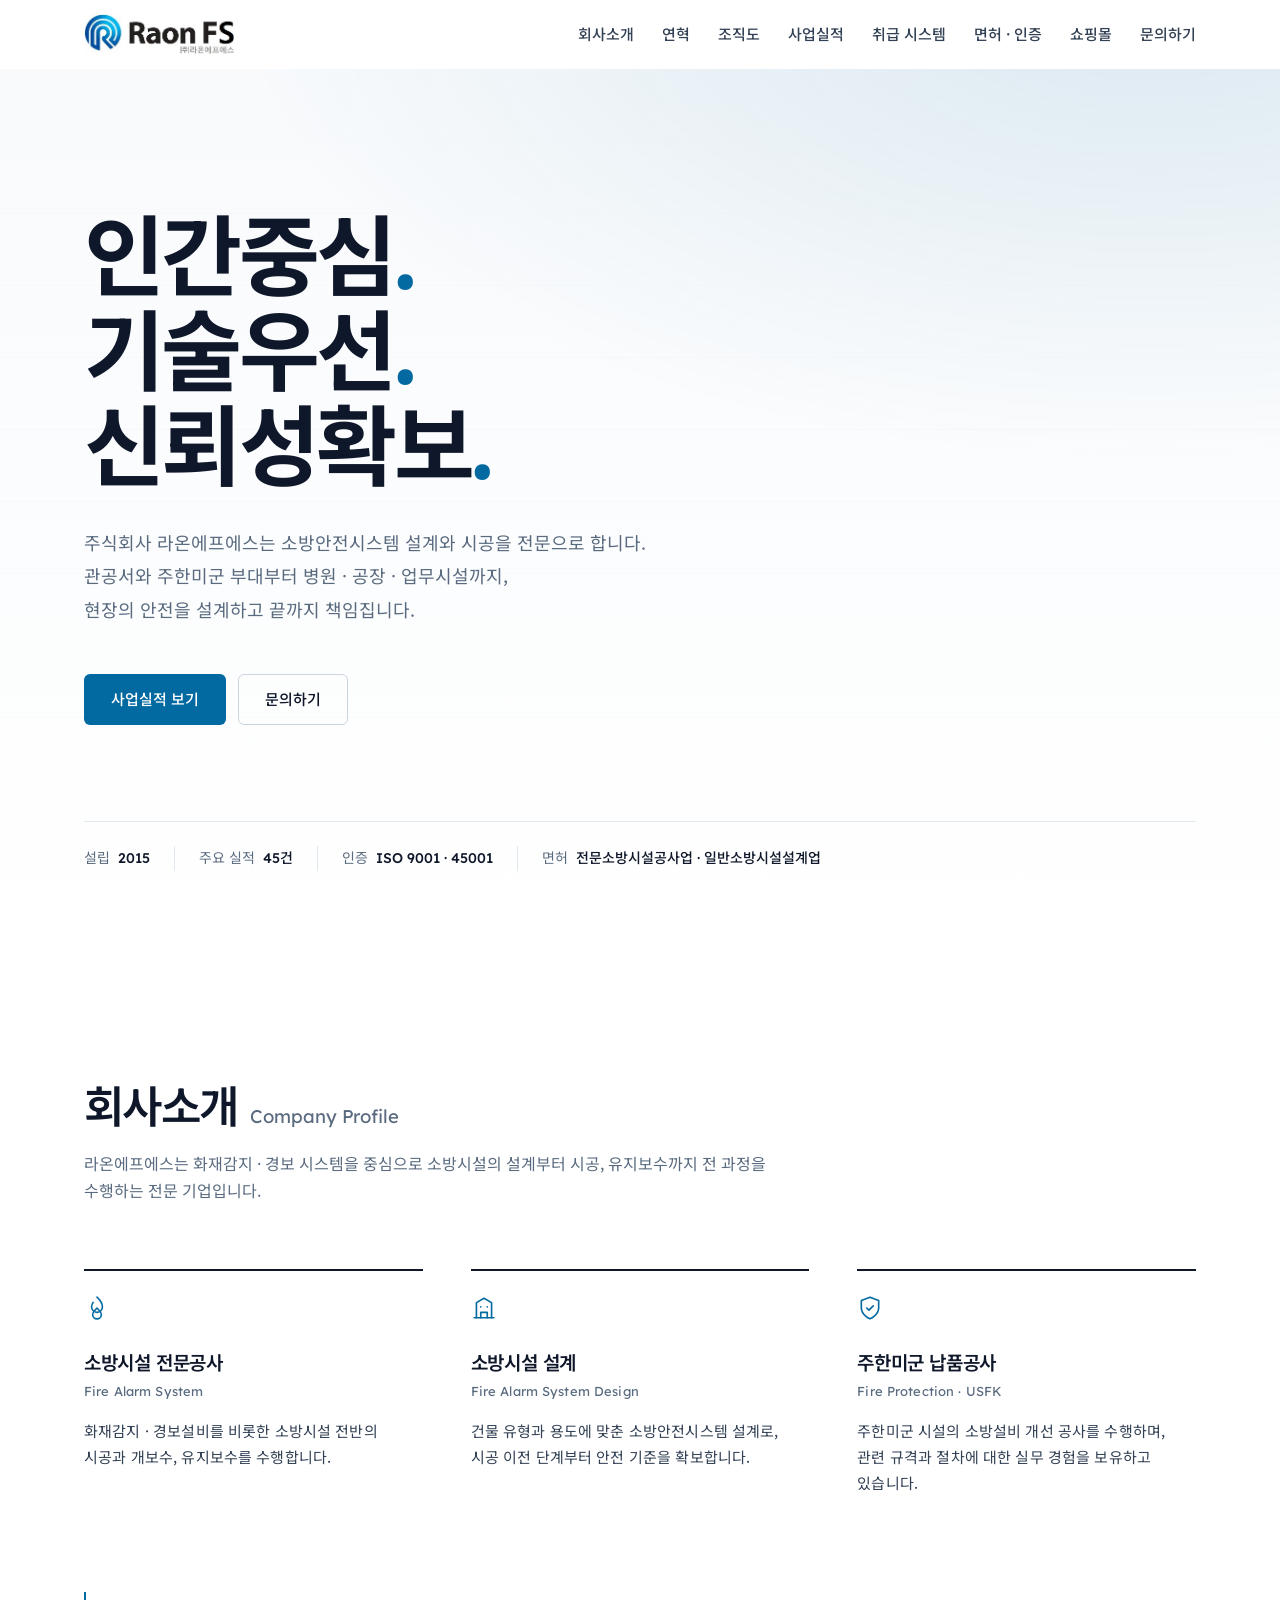
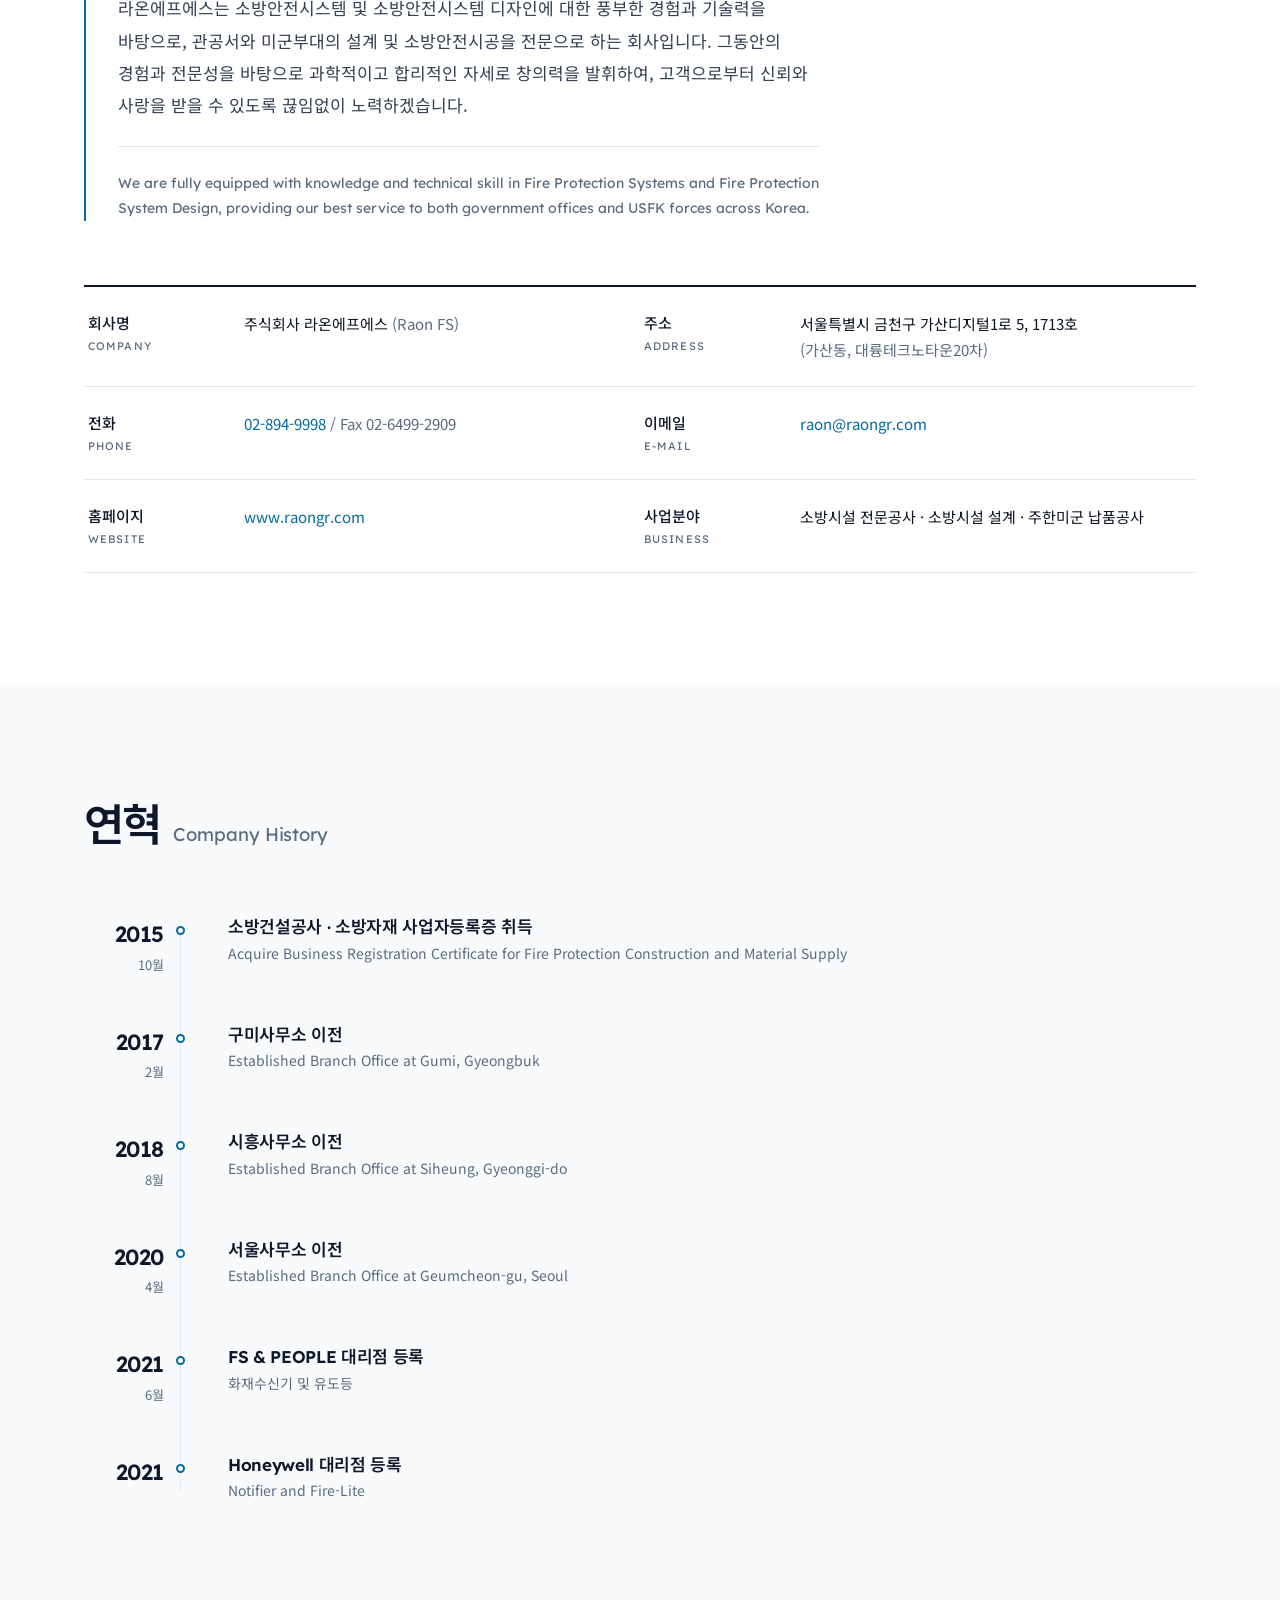
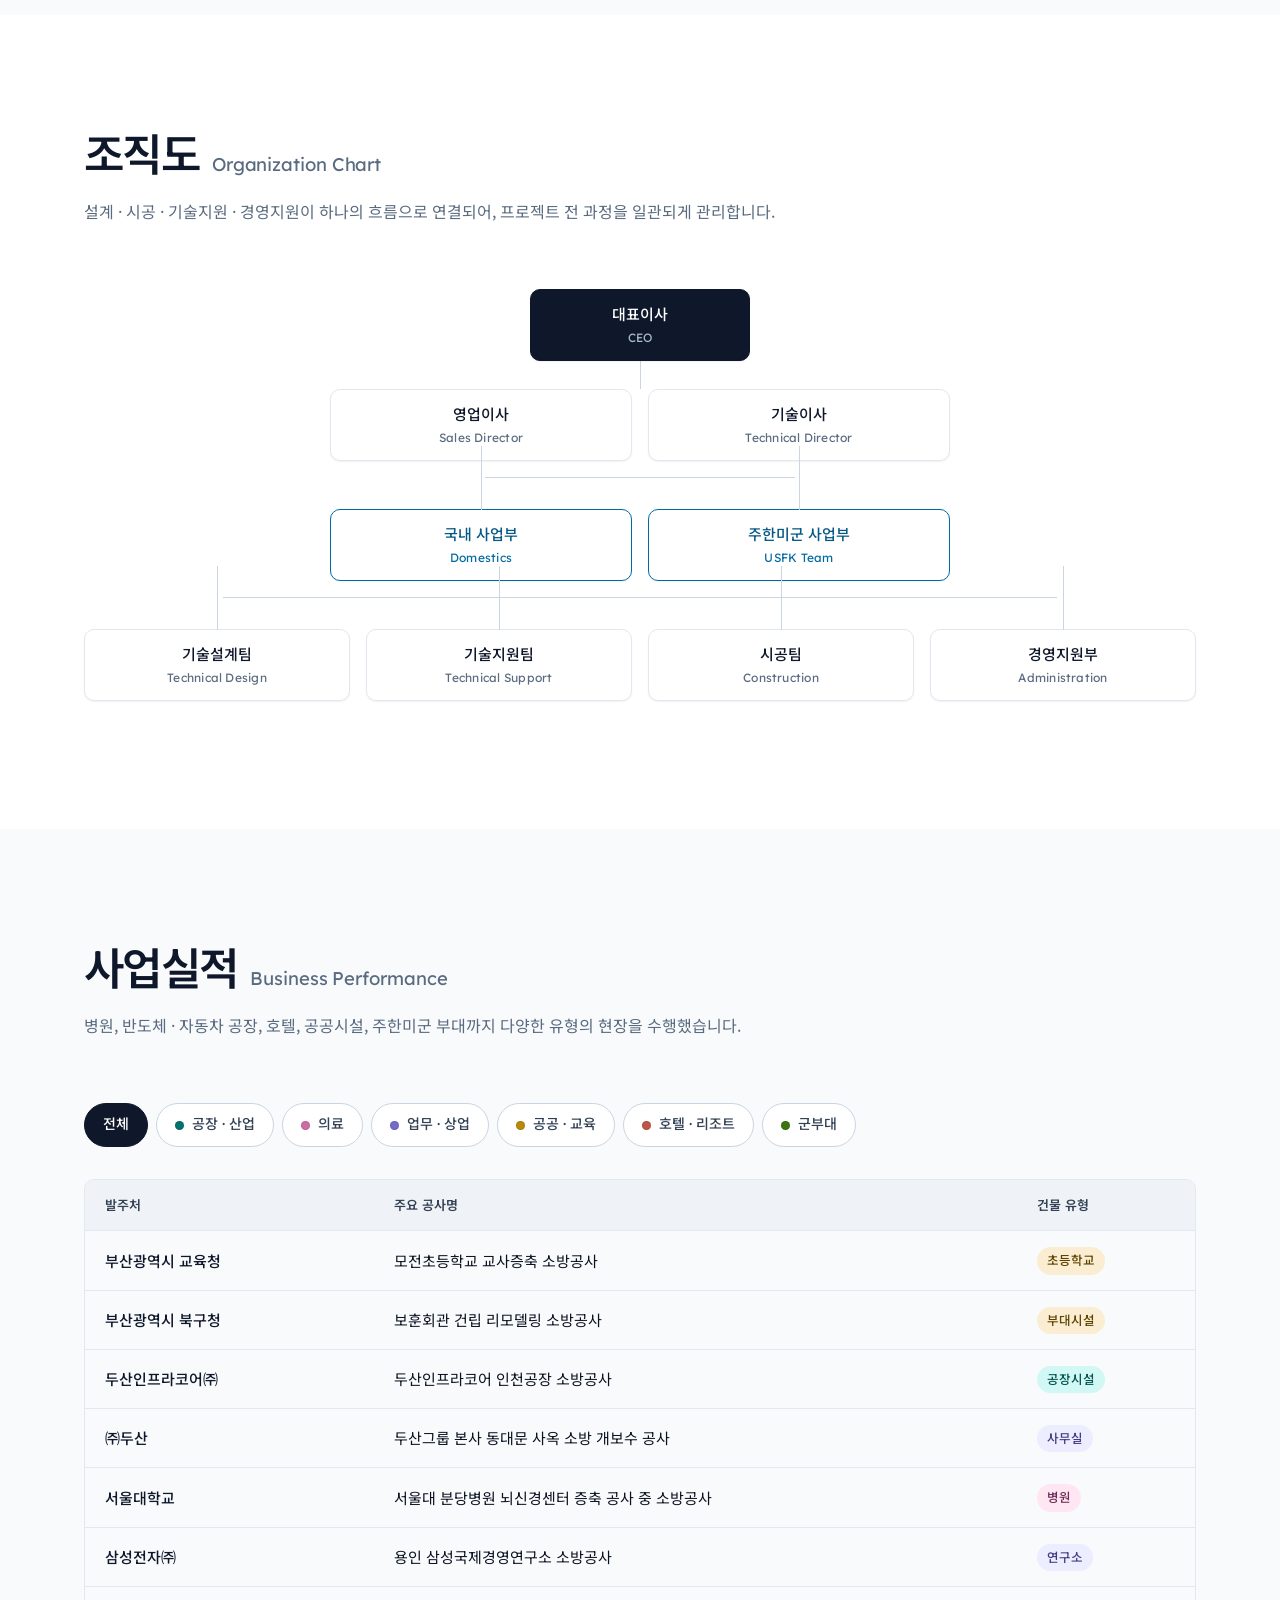
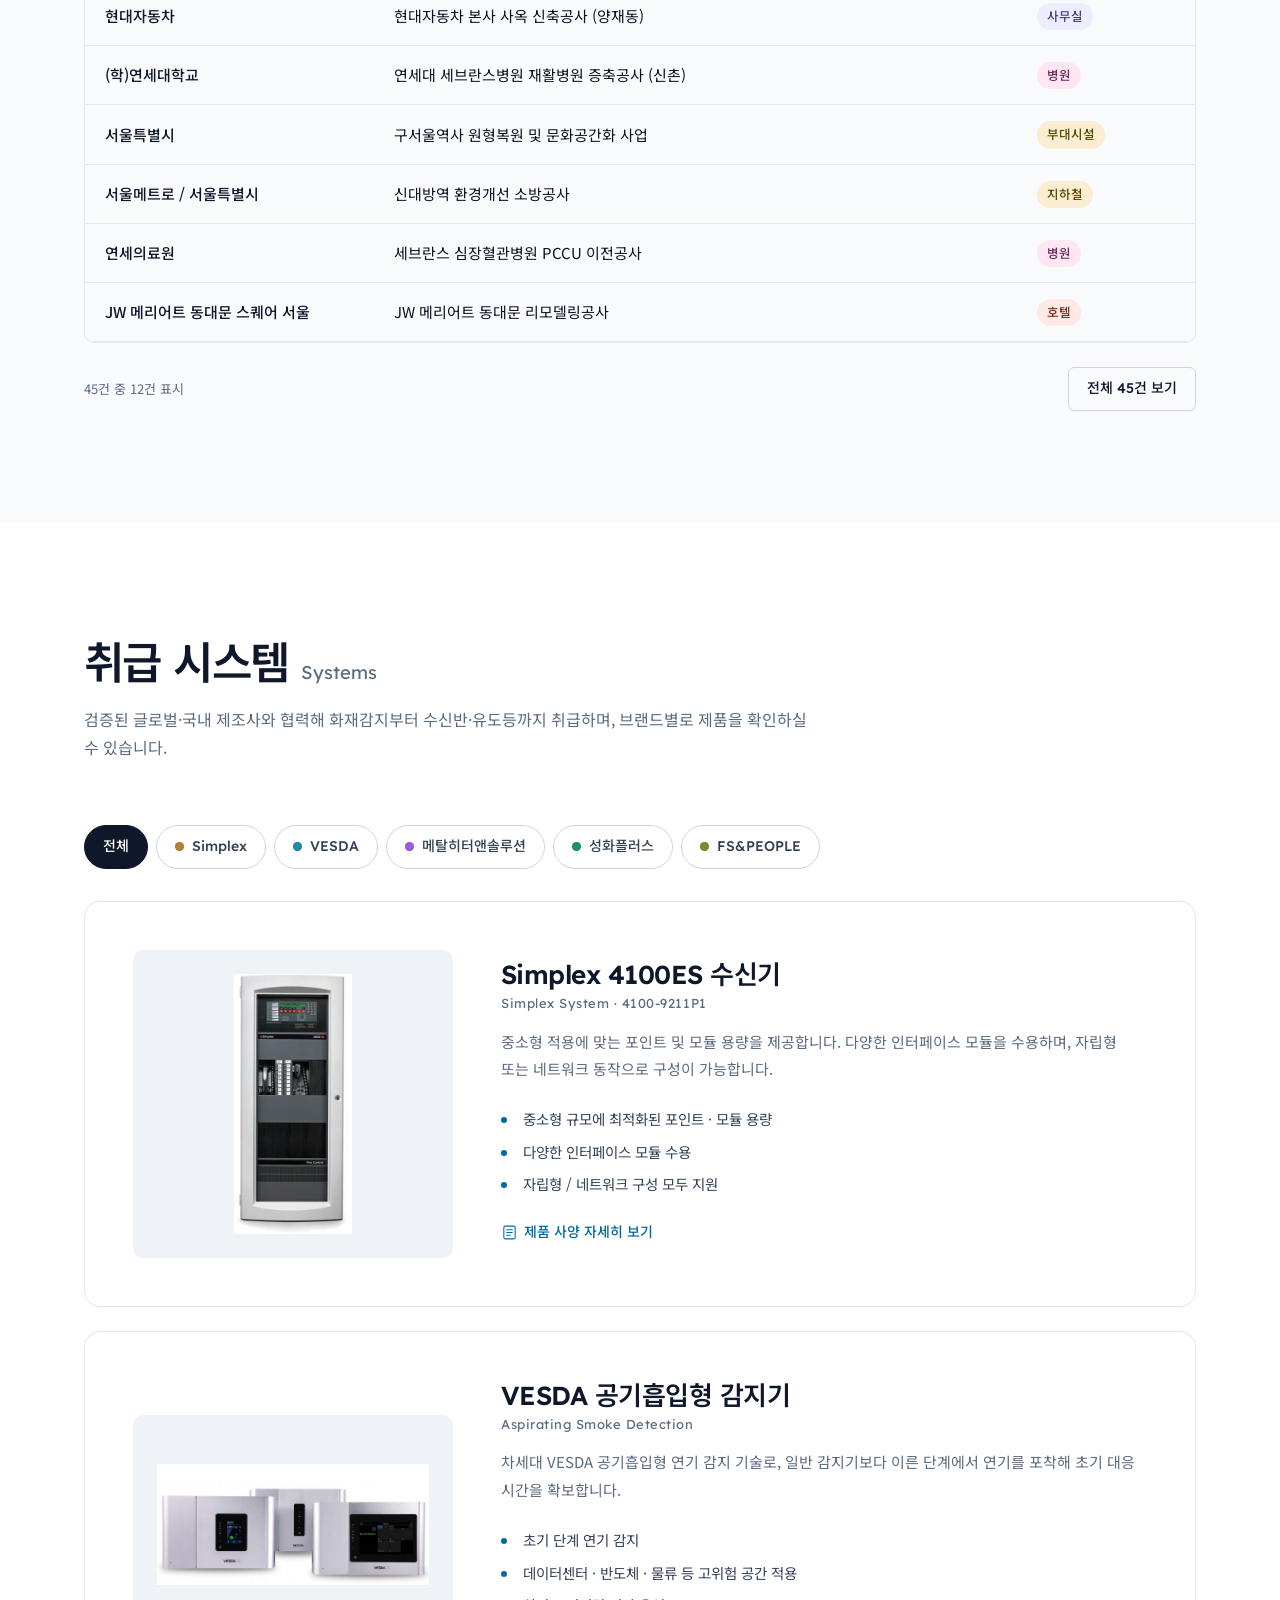
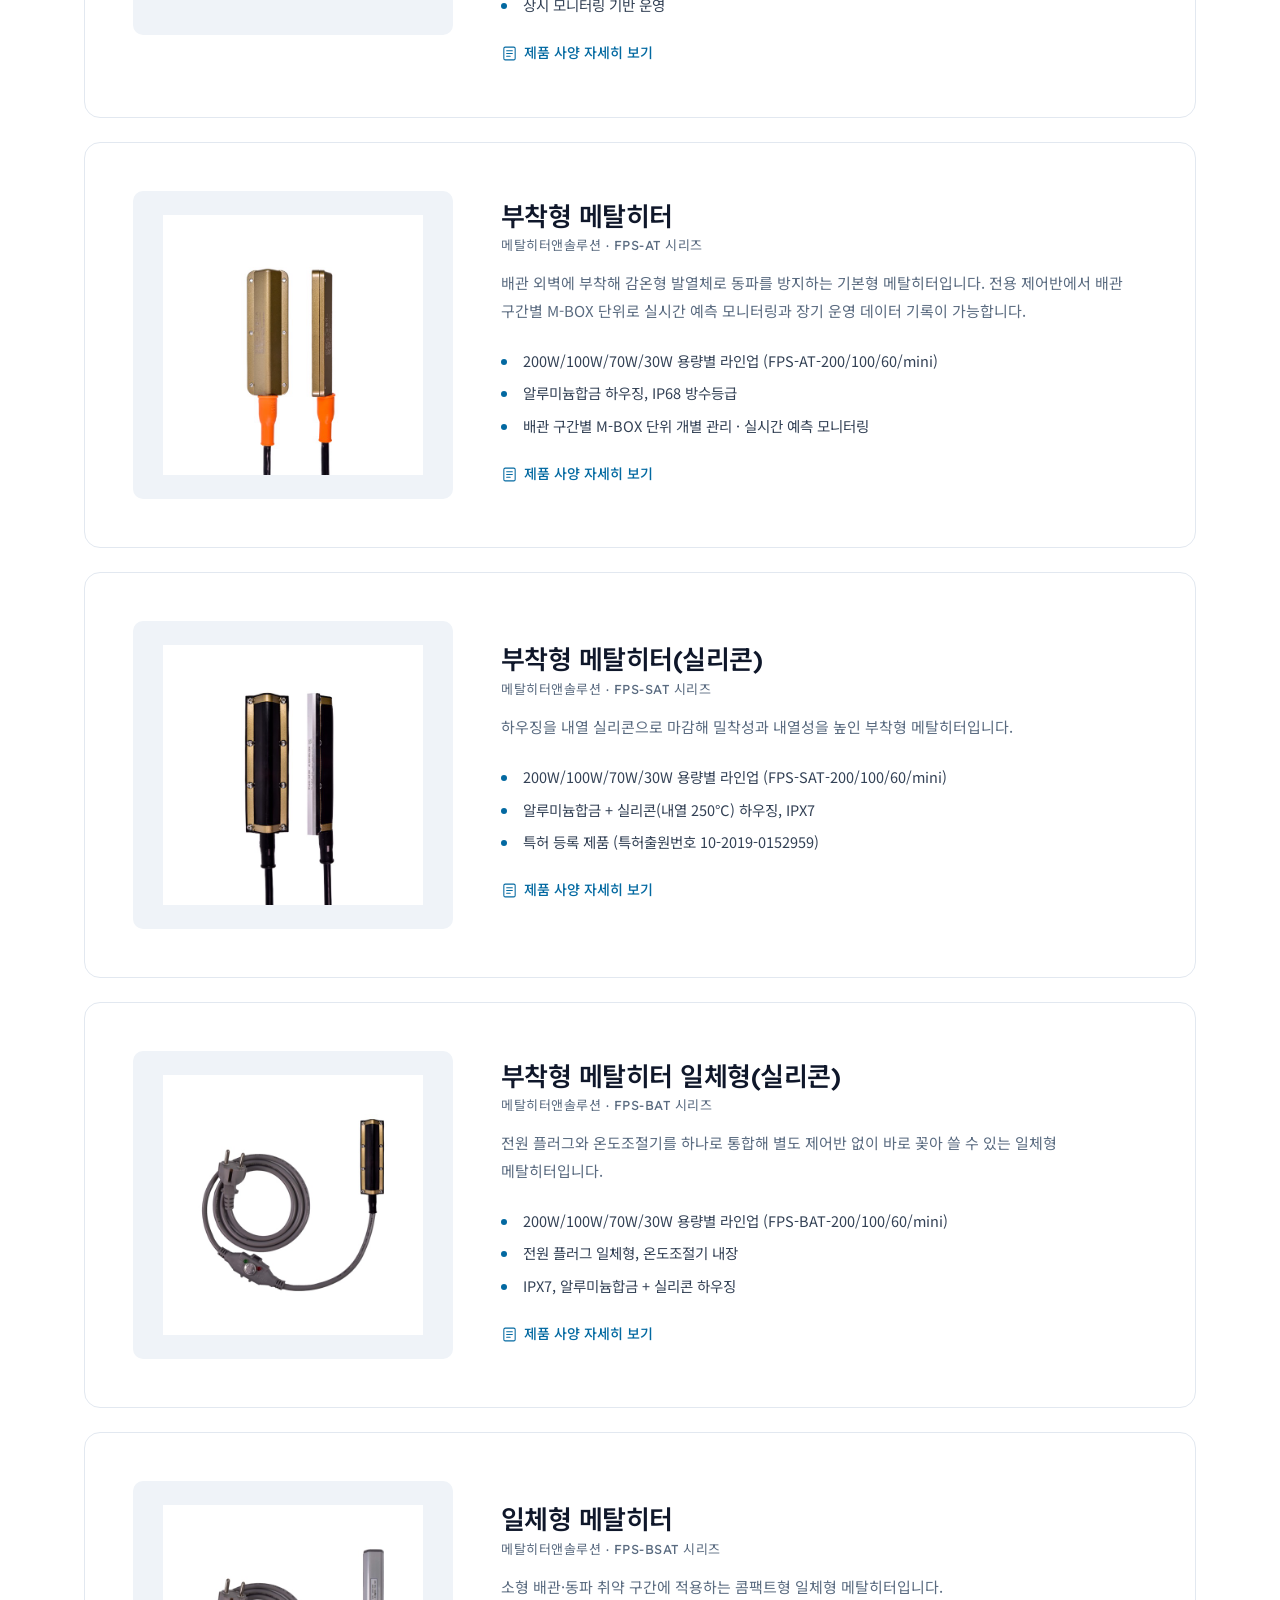
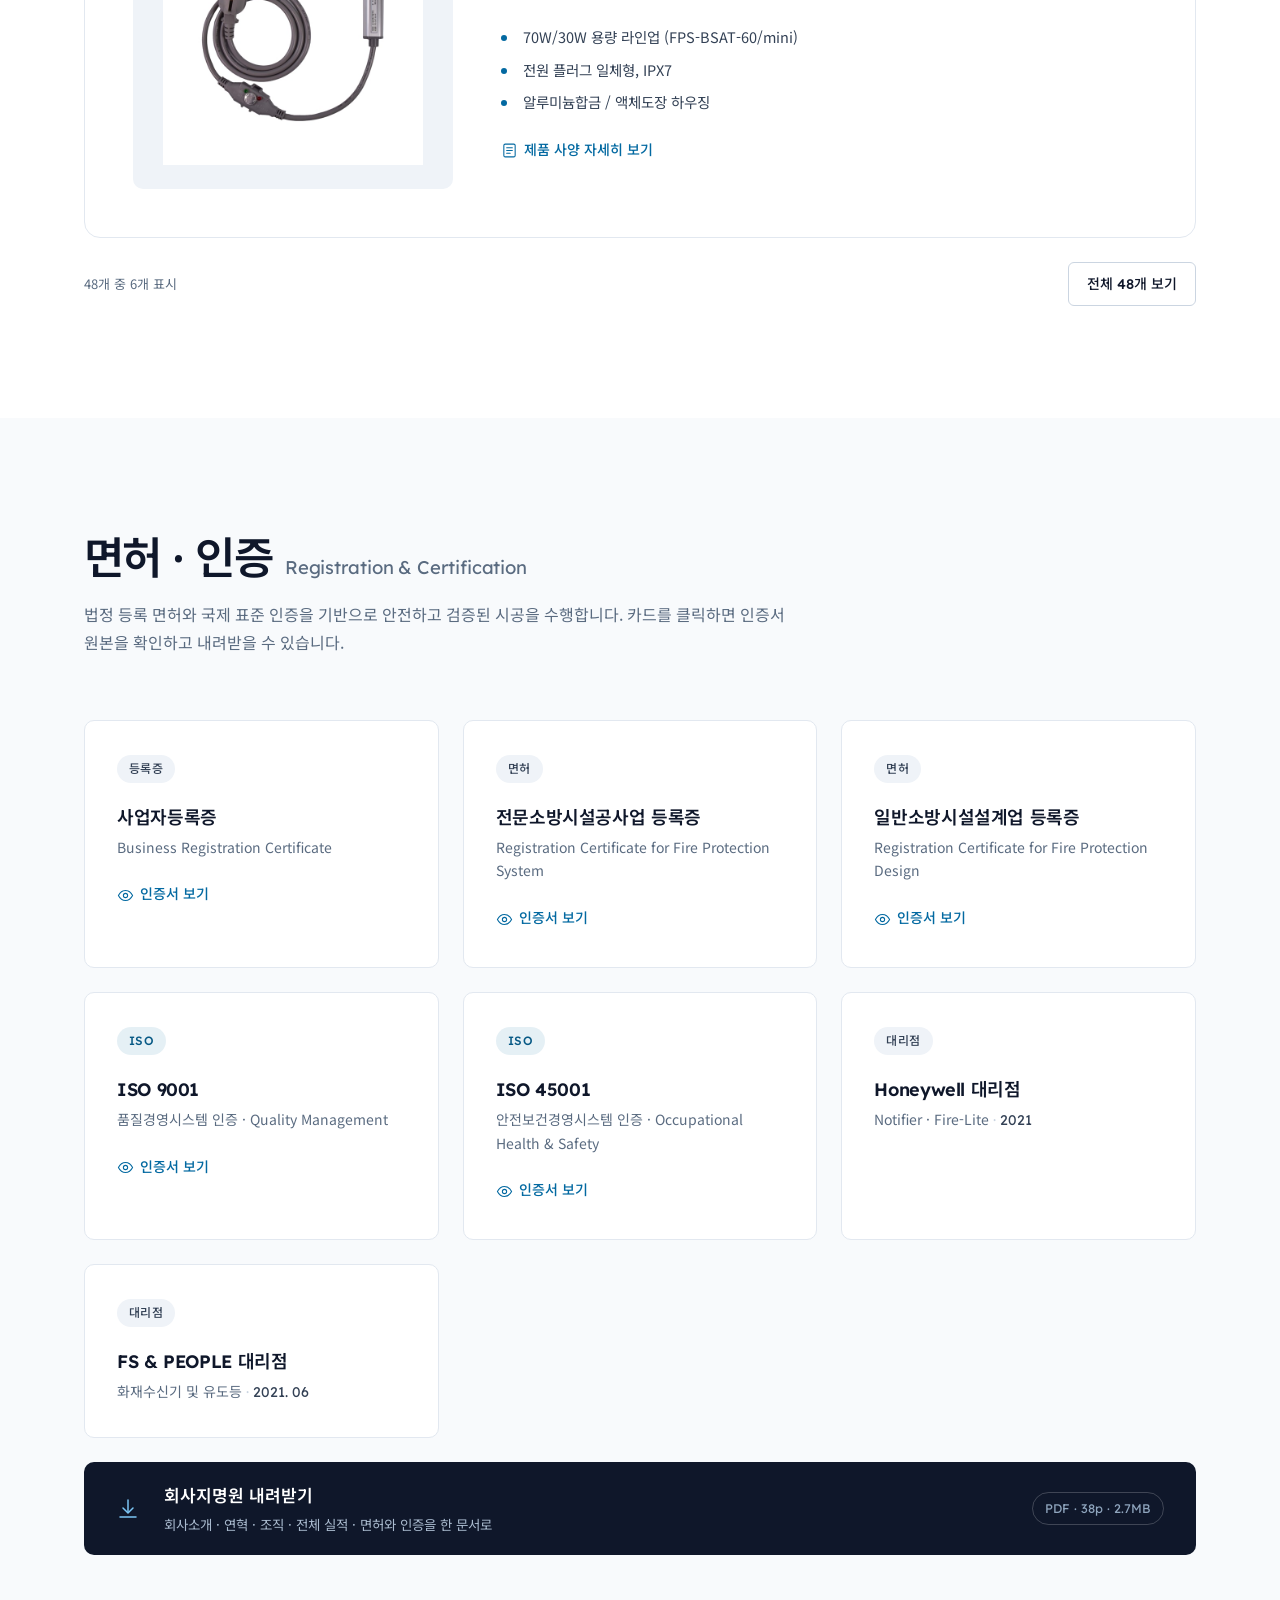
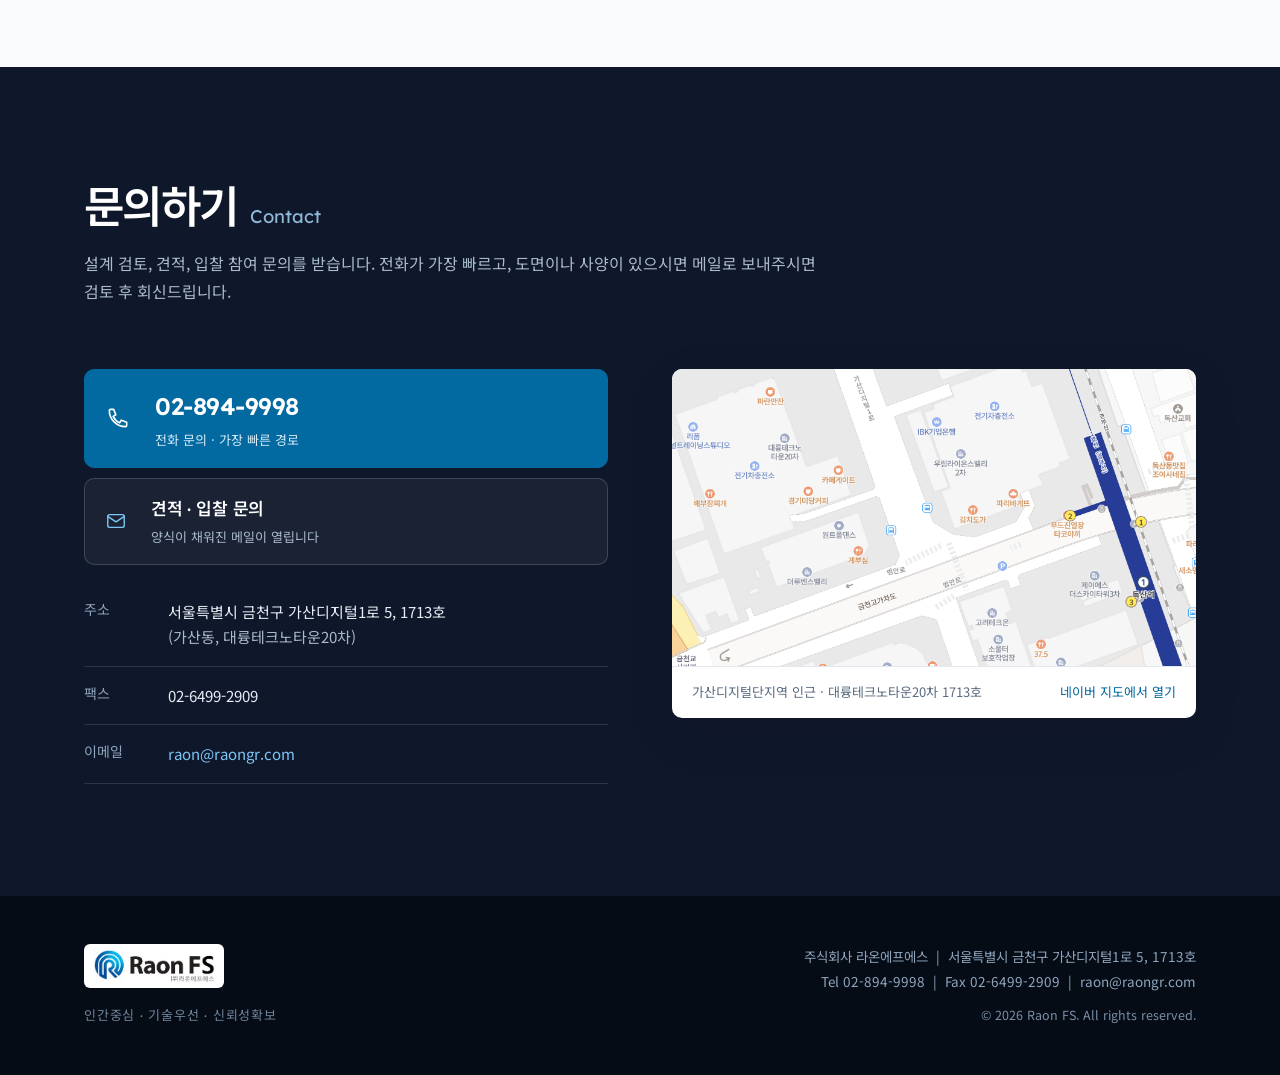
==== commit f2baa5bc: "취급 시스템 섹션 설명 문구를 브랜드 필터에 맞게 수정 Co-Authored-By: Claude Sonnet 5 <noreply@anthropic.com>" ====
--- a/index.html
+++ b/index.html
@@ -385,7 +385,7 @@
     <div class="container">
       <header class="section-head reveal">
         <h2 class="section-title">취급 시스템 <span class="en">Systems</span></h2>
-        <p class="section-desc">검증된 글로벌 화재감지 시스템부터 수신반·감지기·유도등까지, 분야별로 취급 제품을 확인하실 수 있습니다.</p>
+        <p class="section-desc">검증된 글로벌·국내 제조사와 협력해 화재감지부터 수신반·유도등까지 취급하며, 브랜드별로 제품을 확인하실 수 있습니다.</p>
       </header>
 
       <!-- radiogroup, not toggle buttons: the filters are mutually exclusive. -->
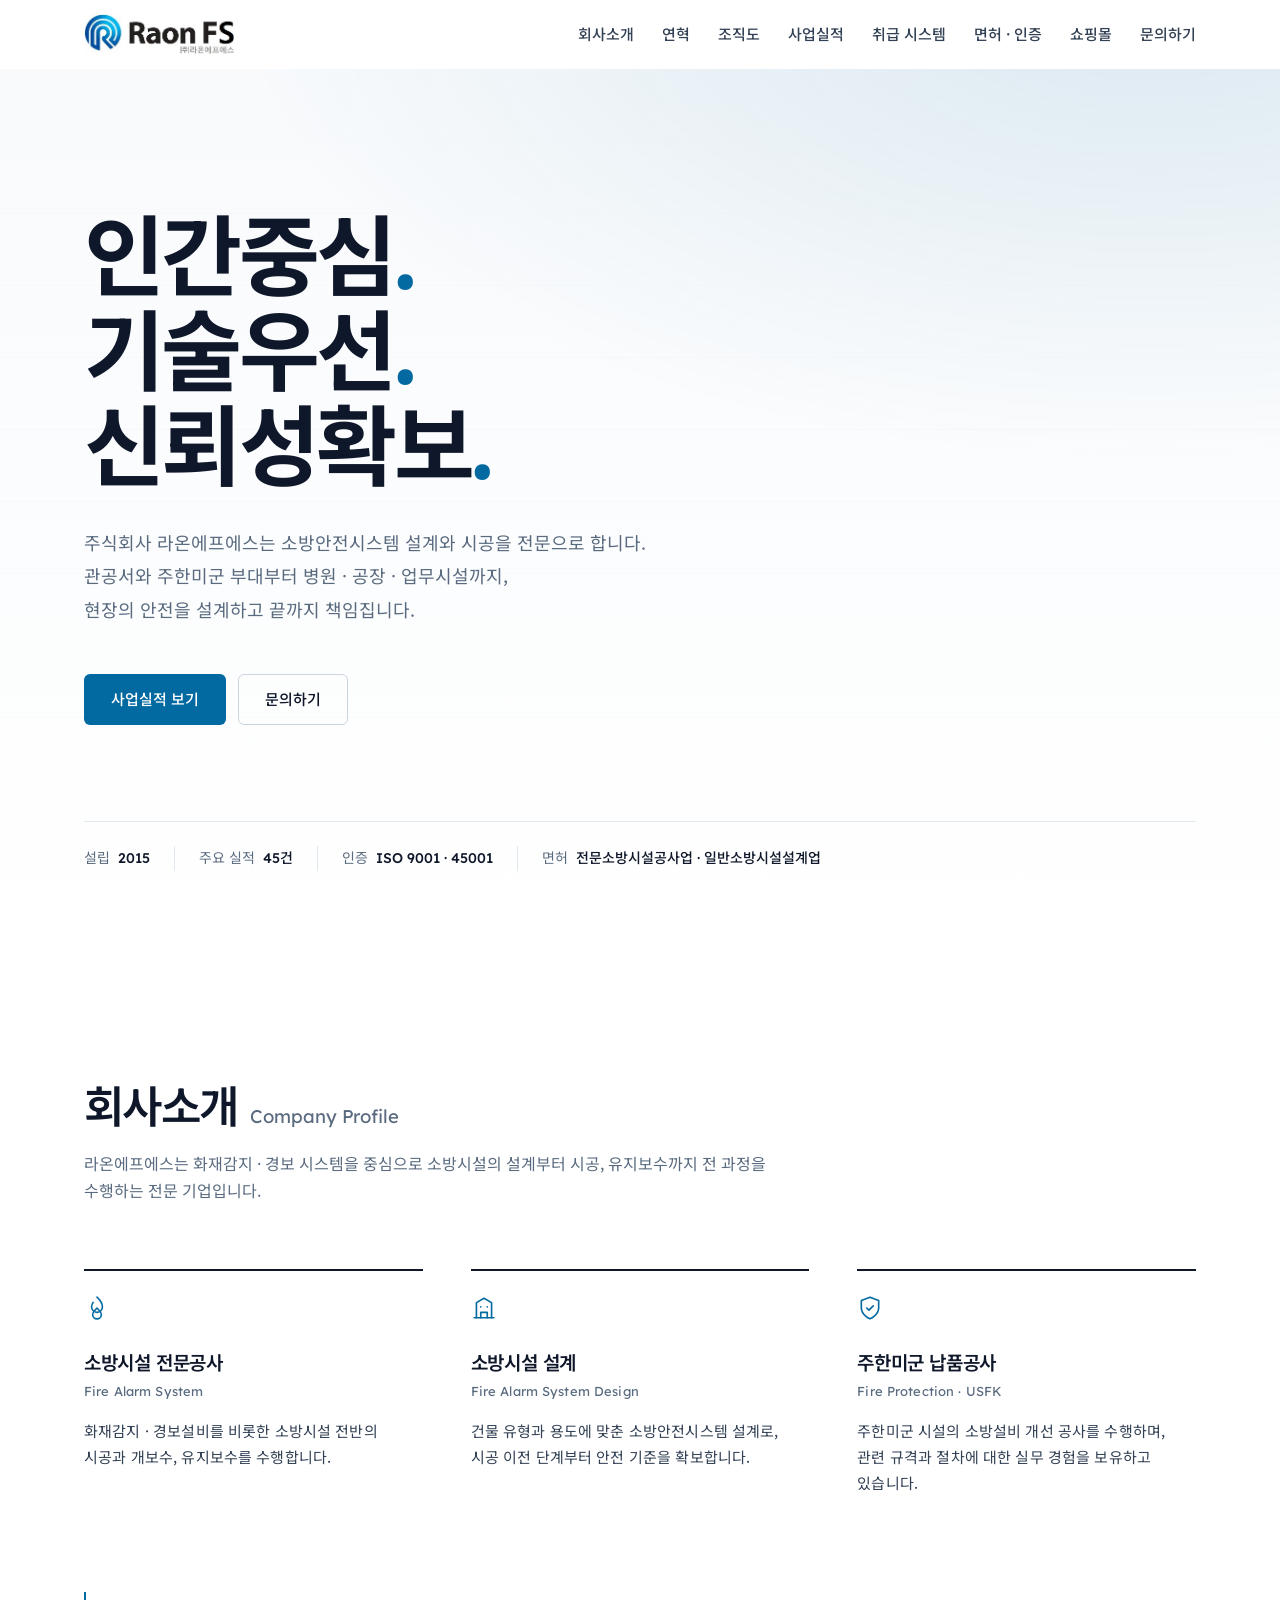
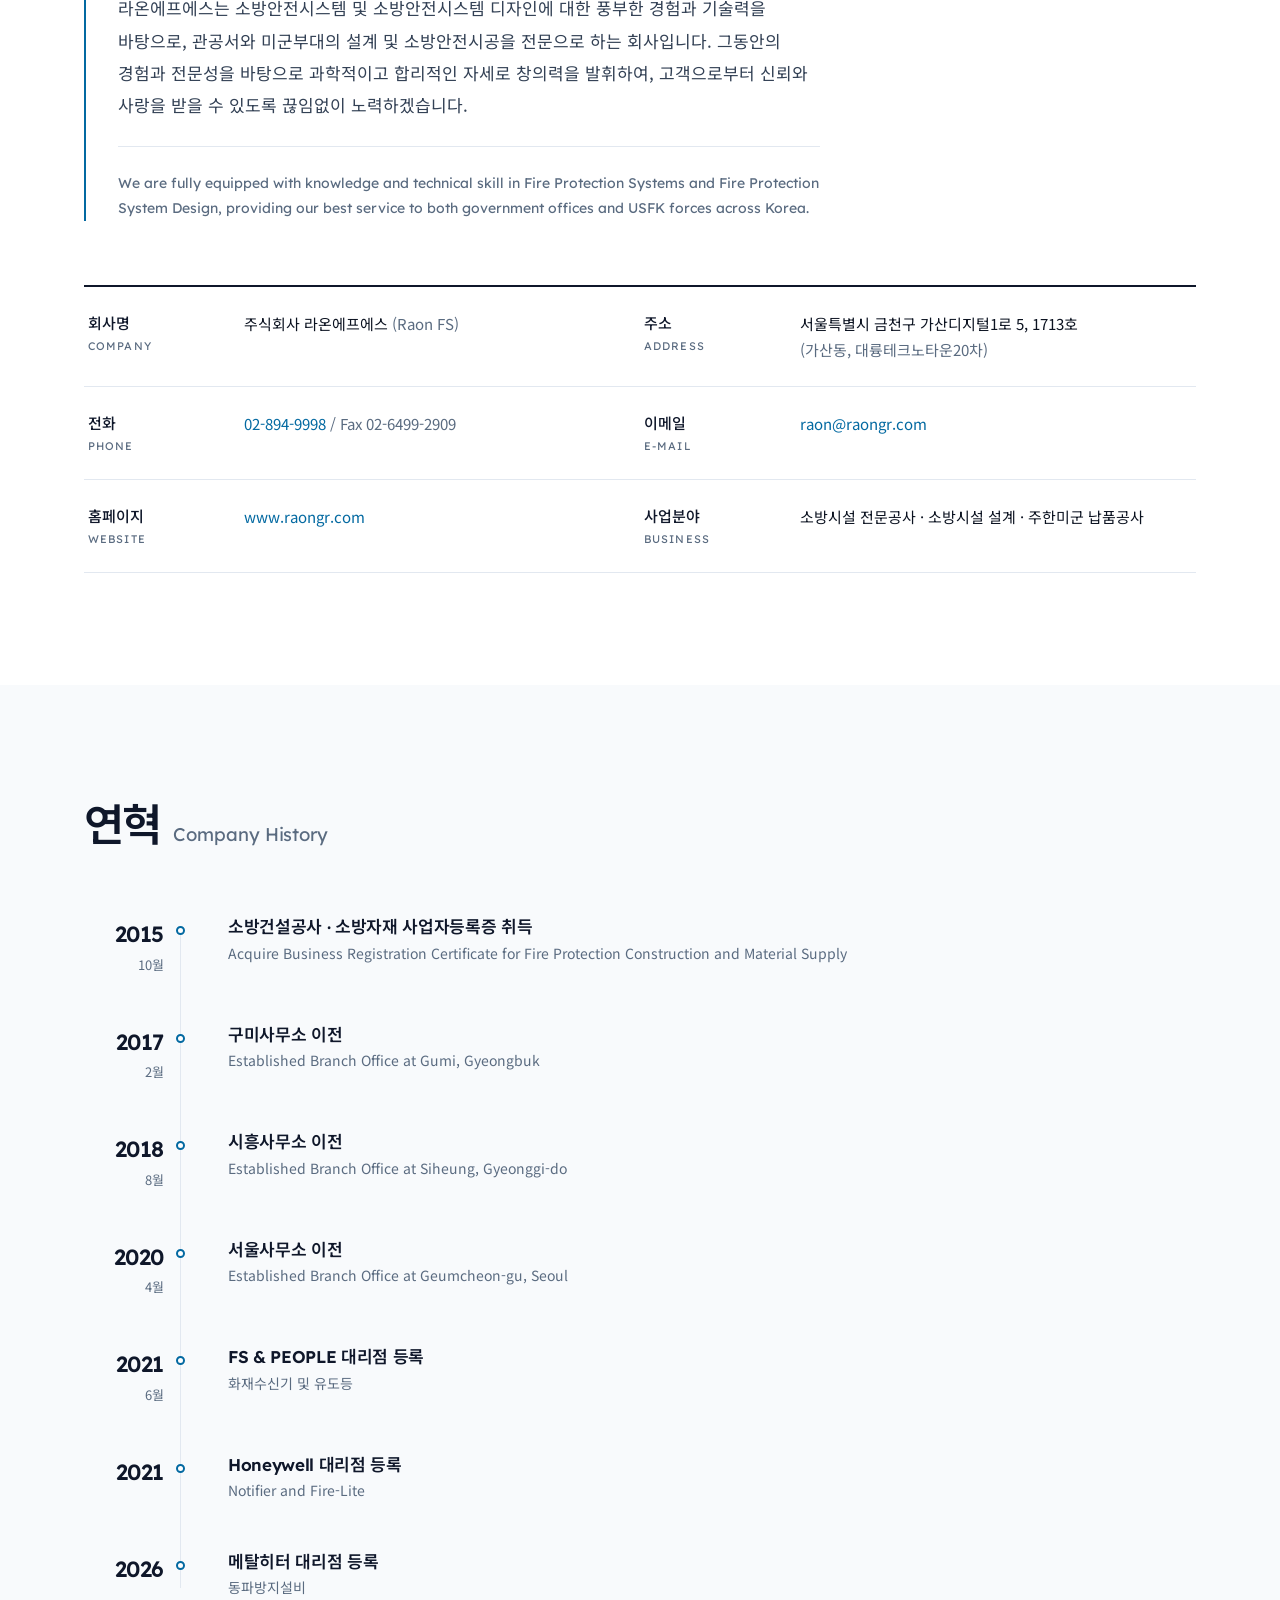
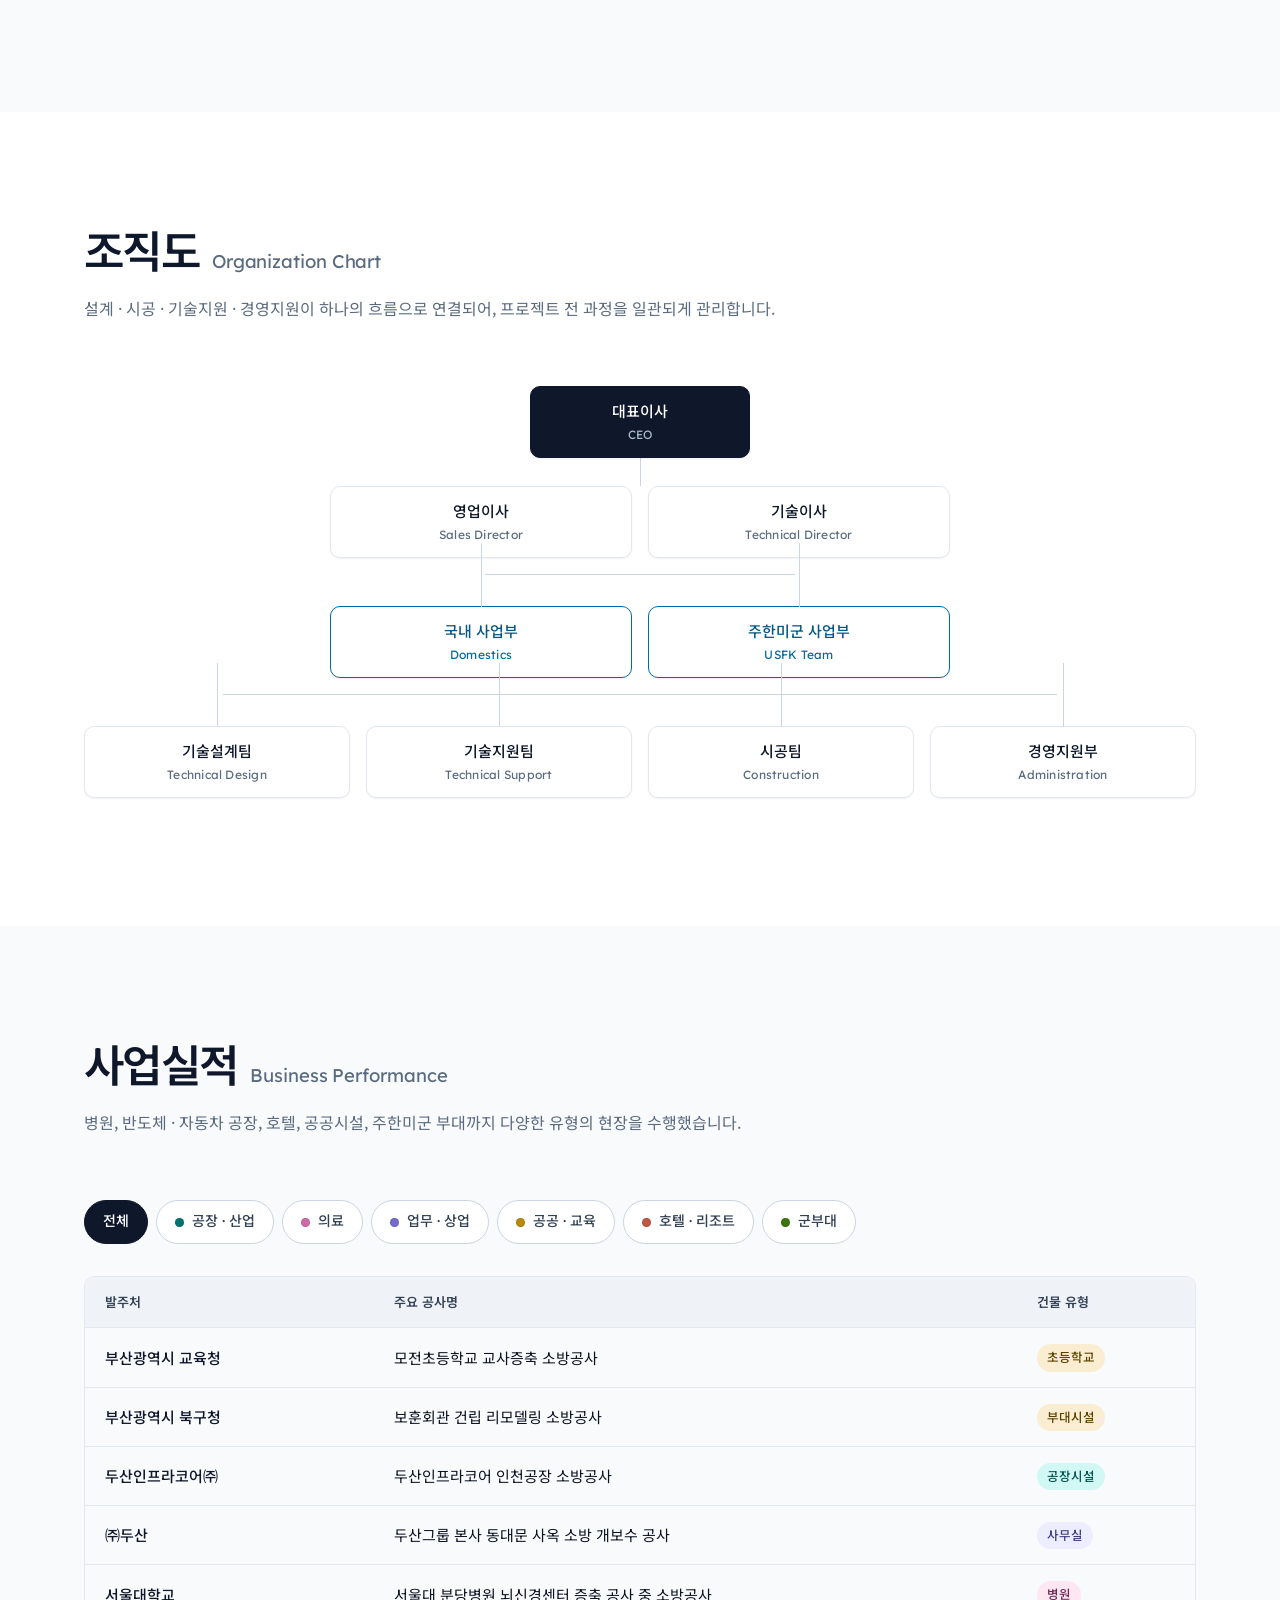
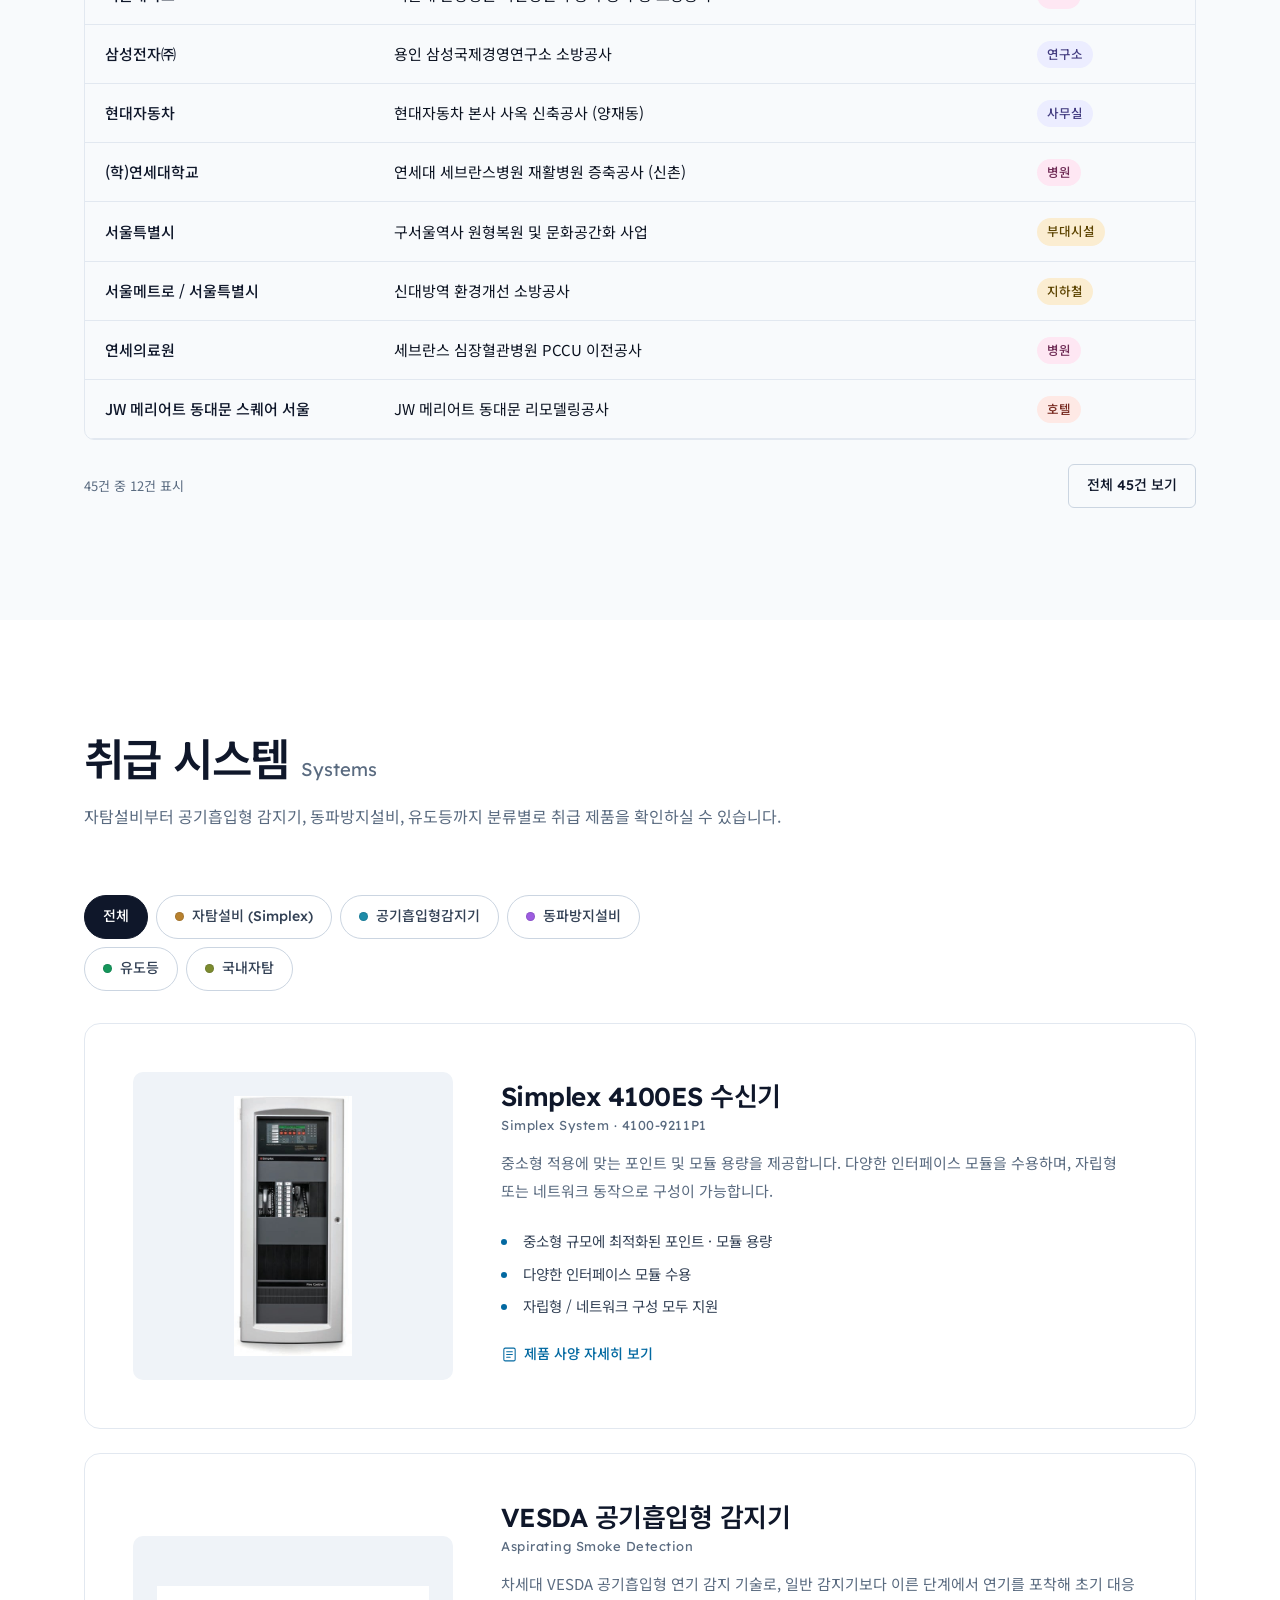
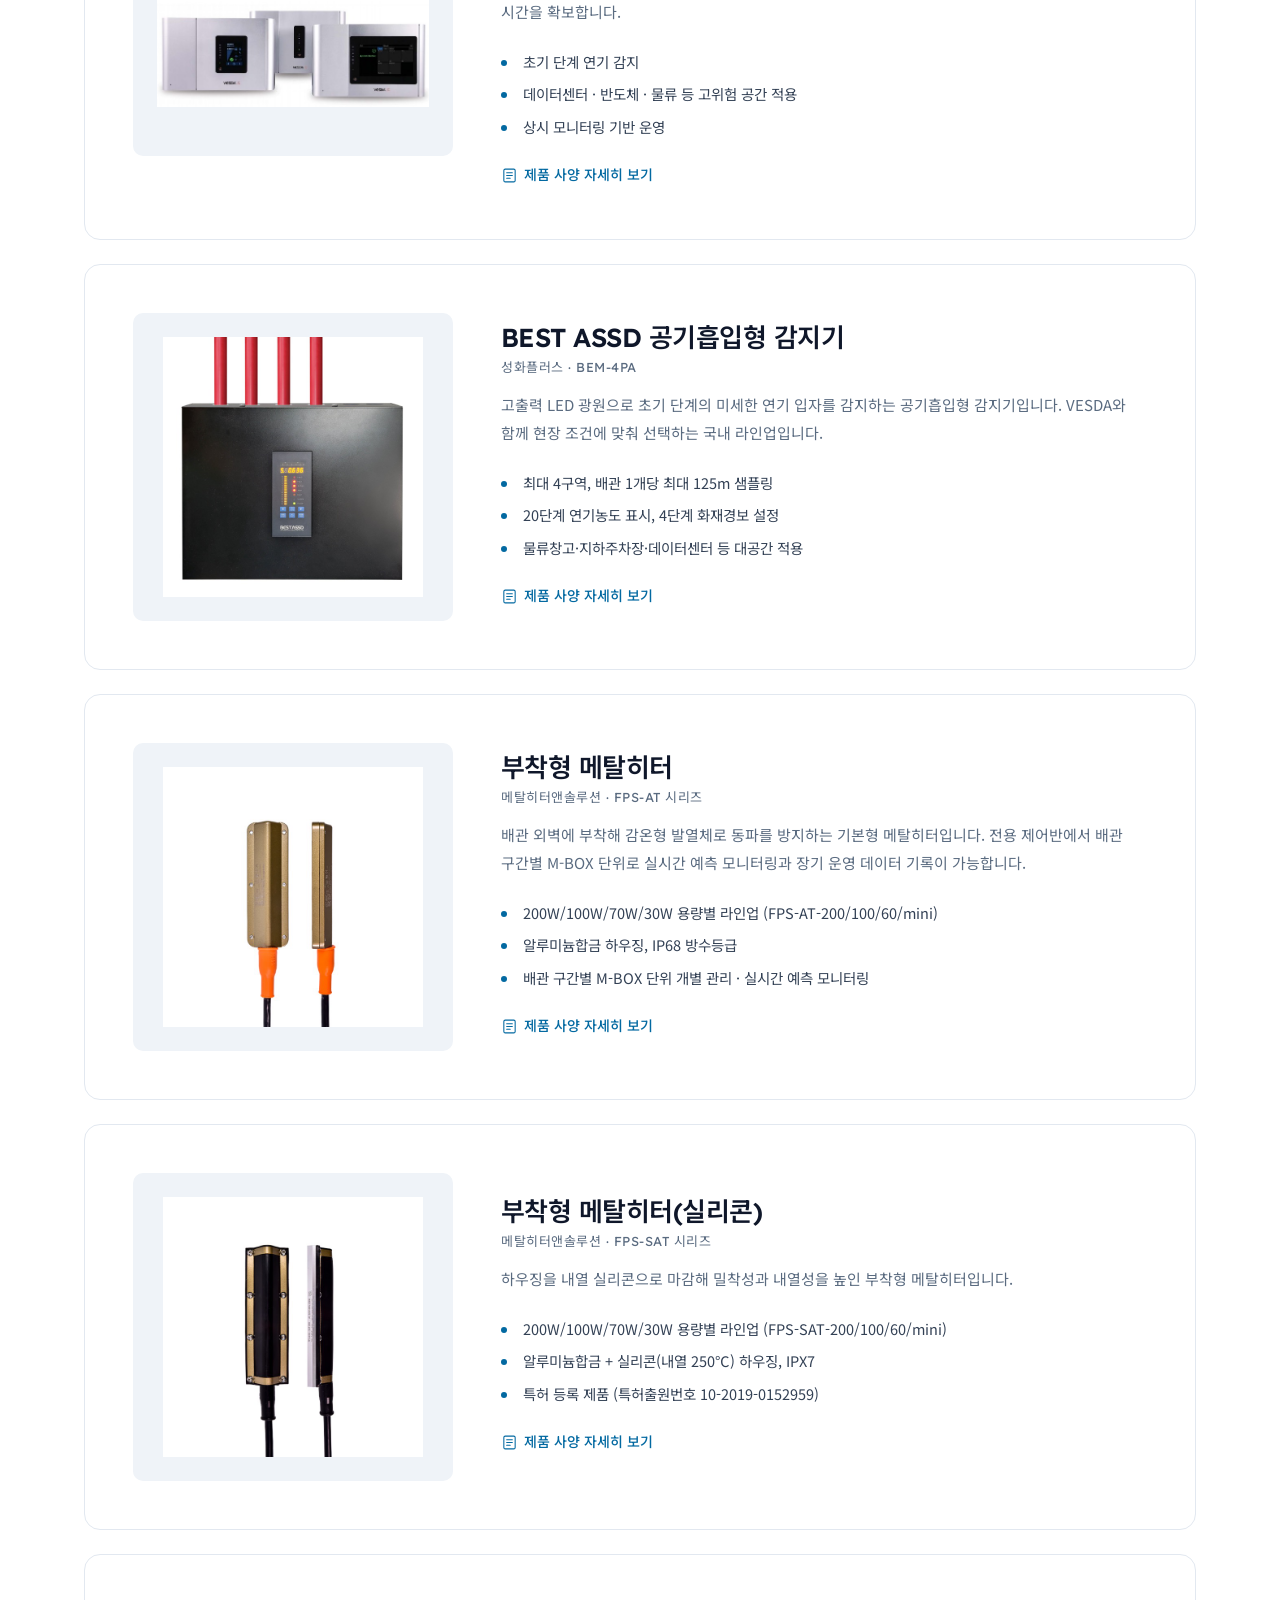
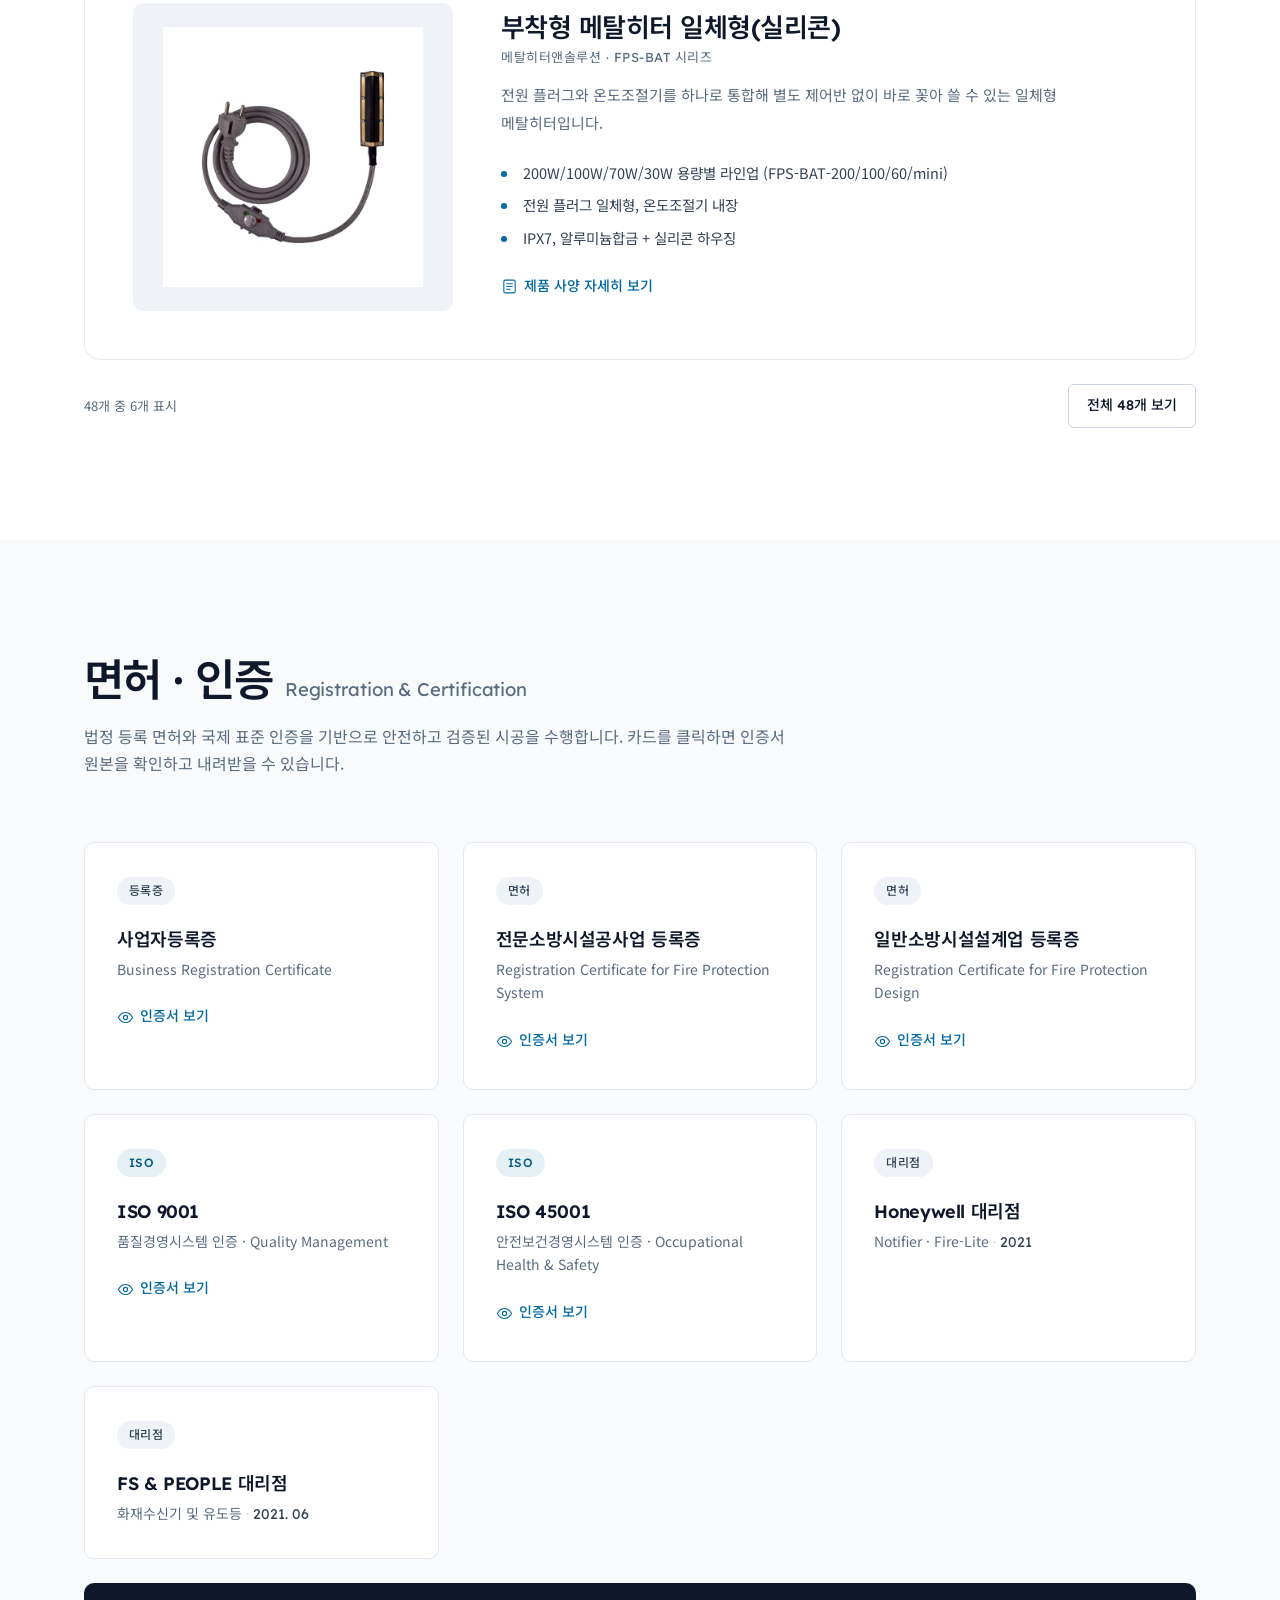
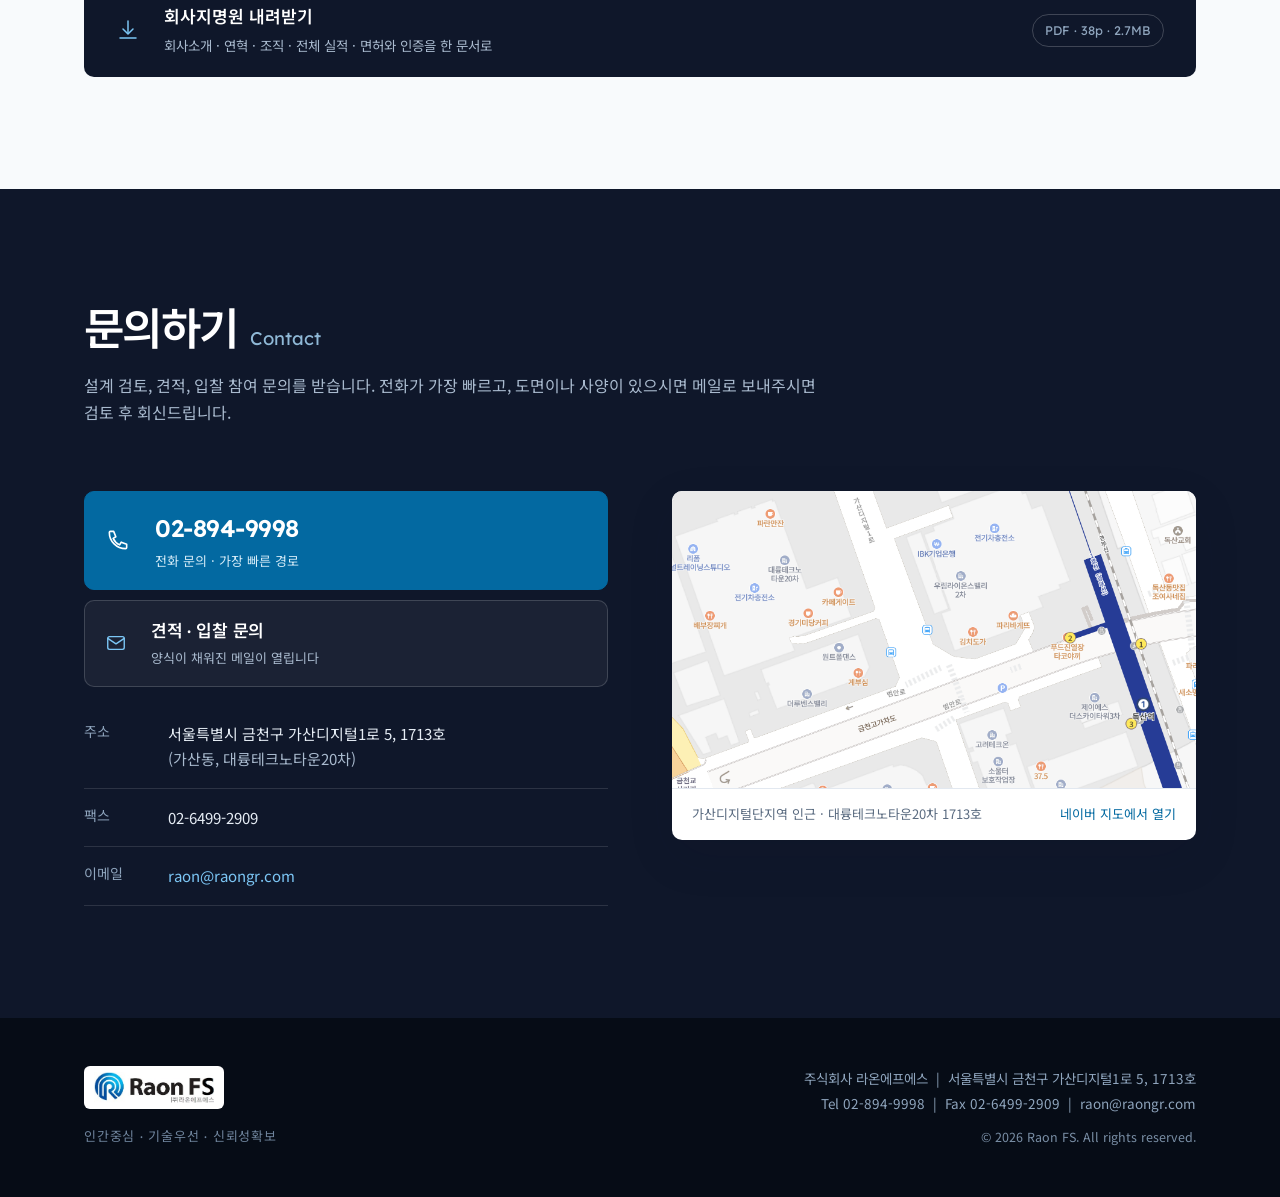
==== commit b28044f5: "취급 시스템 분류를 손그림 구조로 재구성하고 연혁에 메탈히터 대리점 추가 필터를 자탐설비(Simplex)/공기흡입형감지기/동파방지설비 (윗줄), 유도등/국내자탐 (아랫줄)으로 바꾸" ====
--- a/index.html
+++ b/index.html
@@ -35,7 +35,7 @@
 <!-- ?v= bumps the cached CSS/JS immediately on deploy — raise it (date+letter)
      whenever css/style.css or js/main.js changes, so visitors don't wait
      out the 24h cache in netlify.toml. -->
-<link rel="stylesheet" href="css/style.css?v=20261002c">
+<link rel="stylesheet" href="css/style.css?v=20261023a">
 
 <script type="application/ld+json">
 {
@@ -252,6 +252,13 @@
             <p>Notifier and Fire-Lite</p>
           </div>
         </li>
+        <li>
+          <div class="tl-date"><span class="tl-year">2026</span><span class="tl-month"></span></div>
+          <div class="tl-body">
+            <h3>메탈히터 대리점 등록</h3>
+            <p>동파방지설비</p>
+          </div>
+        </li>
       </ol>
     </div>
   </section>
@@ -385,21 +392,25 @@
     <div class="container">
       <header class="section-head reveal">
         <h2 class="section-title">취급 시스템 <span class="en">Systems</span></h2>
-        <p class="section-desc">검증된 글로벌·국내 제조사와 협력해 화재감지부터 수신반·유도등까지 취급하며, 브랜드별로 제품을 확인하실 수 있습니다.</p>
+        <p class="section-desc">자탐설비부터 공기흡입형 감지기, 동파방지설비, 유도등까지 분류별로 취급 제품을 확인하실 수 있습니다.</p>
       </header>
 
       <!-- radiogroup, not toggle buttons: the filters are mutually exclusive. -->
-      <div class="filters reveal" role="radiogroup" aria-label="취급 시스템 브랜드 필터">
-        <button class="chip is-active" data-filter="all">전체</button>
-        <button class="chip" data-filter="simplex">Simplex</button>
-        <button class="chip" data-filter="vesda">VESDA</button>
-        <button class="chip" data-filter="metalheater">메탈히터앤솔루션</button>
-        <button class="chip" data-filter="sunghwaplus">성화플러스</button>
-        <button class="chip" data-filter="fspeople">FS&amp;PEOPLE</button>
+      <div class="filters filters-tiered reveal" role="radiogroup" aria-label="취급 시스템 분류 필터">
+        <div class="filters-row">
+          <button class="chip is-active" data-filter="all">전체</button>
+          <button class="chip" data-filter="jatam">자탐설비 (Simplex)</button>
+          <button class="chip" data-filter="aspirating">공기흡입형감지기</button>
+          <button class="chip" data-filter="freeze">동파방지설비</button>
+        </div>
+        <div class="filters-row">
+          <button class="chip" data-filter="exit">유도등</button>
+          <button class="chip" data-filter="domestic">국내자탐</button>
+        </div>
       </div>
 
       <div class="systems" id="systemsBody">
-        <article class="system-card" data-cat="simplex">
+        <article class="system-card" data-cat="jatam">
           <div class="system-media">
             <img src="assets/simplex-4100es.jpg" alt="Simplex 4100ES 화재수신기 캐비닛" width="296" height="649" loading="lazy" decoding="async">
           </div>
@@ -418,7 +429,7 @@
           </div>
         </article>
 
-        <article class="system-card" data-cat="vesda">
+        <article class="system-card" data-cat="aspirating">
           <div class="system-media">
             <img src="assets/vesda.jpg" alt="VESDA 공기흡입형 연기 감지기 제품군" width="575" height="255" loading="lazy" decoding="async">
           </div>
@@ -437,7 +448,26 @@
           </div>
         </article>
 
-        <article class="system-card" data-cat="metalheater">
+        <article class="system-card" data-cat="aspirating">
+          <div class="system-media">
+            <img src="assets/bem-4pa.jpg" alt="성화플러스 BEST ASSD BEM-4PA 공기흡입형 감지기" width="640" height="640" loading="lazy" decoding="async">
+          </div>
+          <div class="system-text">
+            <h3>BEST ASSD 공기흡입형 감지기<span class="model">성화플러스 · BEM-4PA</span></h3>
+            <p>고출력 LED 광원으로 초기 단계의 미세한 연기 입자를 감지하는 공기흡입형 감지기입니다. VESDA와 함께 현장 조건에 맞춰 선택하는 국내 라인업입니다.</p>
+            <ul class="system-list">
+              <li>최대 4구역, 배관 1개당 최대 125m 샘플링</li>
+              <li>20단계 연기농도 표시, 4단계 화재경보 설정</li>
+              <li>물류창고·지하주차장·데이터센터 등 대공간 적용</li>
+            </ul>
+            <button class="spec-open" type="button" data-spec="spec-bem-4pa" data-title="BEST ASSD 공기흡입형 감지기 제품 사양 · BEM-4PA">
+              <svg viewBox="0 0 24 24" fill="none" stroke="currentColor" stroke-width="1.5" stroke-linecap="round" stroke-linejoin="round" aria-hidden="true"><rect x="4" y="3" width="16" height="18" rx="2"/><path d="M8 8h8M8 12h8M8 16h5"/></svg>
+              제품 사양 자세히 보기
+            </button>
+          </div>
+        </article>
+
+        <article class="system-card" data-cat="freeze">
           <div class="system-media">
             <img src="assets/metalheater-fps-at200.jpg" alt="메탈히터 부착형 메탈히터 FPS-AT 시리즈" width="640" height="640" loading="lazy" decoding="async">
           </div>
@@ -456,7 +486,7 @@
           </div>
         </article>
 
-        <article class="system-card" data-cat="metalheater">
+        <article class="system-card" data-cat="freeze">
           <div class="system-media">
             <img src="assets/metalheater-fps-sat200.jpg" alt="메탈히터 부착형 메탈히터(실리콘) FPS-SAT 시리즈" width="640" height="640" loading="lazy" decoding="async">
           </div>
@@ -475,7 +505,7 @@
           </div>
         </article>
 
-        <article class="system-card" data-cat="metalheater">
+        <article class="system-card" data-cat="freeze">
           <div class="system-media">
             <img src="assets/metalheater-fps-bat200.jpg" alt="메탈히터 부착형 메탈히터 일체형(실리콘) FPS-BAT 시리즈" width="640" height="640" loading="lazy" decoding="async">
           </div>
@@ -494,7 +524,7 @@
           </div>
         </article>
 
-        <article class="system-card" data-cat="metalheater">
+        <article class="system-card" data-cat="freeze">
           <div class="system-media">
             <img src="assets/metalheater-fps-bsat60.jpg" alt="메탈히터 일체형 메탈히터 FPS-BSAT 시리즈" width="640" height="640" loading="lazy" decoding="async">
           </div>
@@ -513,7 +543,7 @@
           </div>
         </article>
 
-        <article class="system-card" data-cat="metalheater">
+        <article class="system-card" data-cat="freeze">
           <div class="system-media">
             <img src="assets/metalheater-fps-it250.jpg" alt="메탈히터 수조형(삽입형) FPS-IT-250" width="640" height="640" loading="lazy" decoding="async">
           </div>
@@ -532,7 +562,7 @@
           </div>
         </article>
 
-        <article class="system-card" data-cat="metalheater">
+        <article class="system-card" data-cat="freeze">
           <div class="system-media">
             <img src="assets/metalheater-fps-exdat300.jpg" alt="메탈히터 방폭형 FPS Exd AT 시리즈" width="640" height="640" loading="lazy" decoding="async">
           </div>
@@ -551,26 +581,315 @@
           </div>
         </article>
 
-        <article class="system-card" data-cat="sunghwaplus">
-          <div class="system-media">
-            <img src="assets/bem-4pa.jpg" alt="성화플러스 BEST ASSD BEM-4PA 공기흡입형 감지기" width="640" height="640" loading="lazy" decoding="async">
-          </div>
-          <div class="system-text">
-            <h3>BEST ASSD 공기흡입형 감지기<span class="model">성화플러스 · BEM-4PA</span></h3>
-            <p>고출력 LED 광원으로 초기 단계의 미세한 연기 입자를 감지하는 공기흡입형 감지기입니다. VESDA와 함께 현장 조건에 맞춰 선택하는 국내 라인업입니다.</p>
-            <ul class="system-list">
-              <li>최대 4구역, 배관 1개당 최대 125m 샘플링</li>
-              <li>20단계 연기농도 표시, 4단계 화재경보 설정</li>
-              <li>물류창고·지하주차장·데이터센터 등 대공간 적용</li>
-            </ul>
-            <button class="spec-open" type="button" data-spec="spec-bem-4pa" data-title="BEST ASSD 공기흡입형 감지기 제품 사양 · BEM-4PA">
-              <svg viewBox="0 0 24 24" fill="none" stroke="currentColor" stroke-width="1.5" stroke-linecap="round" stroke-linejoin="round" aria-hidden="true"><rect x="4" y="3" width="16" height="18" rx="2"/><path d="M8 8h8M8 12h8M8 16h5"/></svg>
-              제품 사양 자세히 보기
-            </button>
-          </div>
-        </article>
-
-        <article class="system-card" data-cat="fspeople">
+        <article class="system-card" data-cat="exit">
+          <div class="system-media">
+            <img src="assets/fs-people-sp-e-c250bs.jpg" alt="FS&amp;PEOPLE 피난구유도등 천장형 대형 양/단면 SP-E-C250B/S" width="640" height="427" loading="lazy" decoding="async">
+          </div>
+          <div class="system-text">
+            <h3>피난구유도등 천장형 대형 양/단면<span class="model">FS&amp;PEOPLE · SP-E-C250B/S</span></h3>
+            <p>출입구 위치를 알리는 피난구유도등으로, 천장형 대형(표시면 250×250mm) 양면/단면 겸용입니다.</p>
+            <button class="spec-open" type="button" data-spec="spec-sp-e-c250bs" data-title="피난구유도등 천장형 대형 양/단면 제품 사양 · SP-E-C250B/S">
+              <svg viewBox="0 0 24 24" fill="none" stroke="currentColor" stroke-width="1.5" stroke-linecap="round" stroke-linejoin="round" aria-hidden="true"><rect x="4" y="3" width="16" height="18" rx="2"/><path d="M8 8h8M8 12h8M8 16h5"/></svg>
+              제품 사양 자세히 보기
+            </button>
+          </div>
+        </article>
+
+        <article class="system-card" data-cat="exit">
+          <div class="system-media">
+            <img src="assets/fs-people-sp-e-c200bs.jpg" alt="FS&amp;PEOPLE 피난구유도등 천장형 중형 양/단면 SP-E-C200B/S" width="616" height="640" loading="lazy" decoding="async">
+          </div>
+          <div class="system-text">
+            <h3>피난구유도등 천장형 중형 양/단면<span class="model">FS&amp;PEOPLE · SP-E-C200B/S</span></h3>
+            <p>출입구 위치를 알리는 피난구유도등으로, 천장형 중형(표시면 200×200mm) 양면/단면 겸용입니다.</p>
+            <button class="spec-open" type="button" data-spec="spec-sp-e-c200bs" data-title="피난구유도등 천장형 중형 양/단면 제품 사양 · SP-E-C200B/S">
+              <svg viewBox="0 0 24 24" fill="none" stroke="currentColor" stroke-width="1.5" stroke-linecap="round" stroke-linejoin="round" aria-hidden="true"><rect x="4" y="3" width="16" height="18" rx="2"/><path d="M8 8h8M8 12h8M8 16h5"/></svg>
+              제품 사양 자세히 보기
+            </button>
+          </div>
+        </article>
+
+        <article class="system-card" data-cat="exit">
+          <div class="system-media">
+            <img src="assets/fs-people-sp-e-c130bs.jpg" alt="FS&amp;PEOPLE 피난구유도등 천장형 소형 양/단면 SP-E-C130B/S" width="640" height="427" loading="lazy" decoding="async">
+          </div>
+          <div class="system-text">
+            <h3>피난구유도등 천장형 소형 양/단면<span class="model">FS&amp;PEOPLE · SP-E-C130B/S</span></h3>
+            <p>출입구 위치를 알리는 피난구유도등으로, 천장형 소형(표시면 130×130mm) 양면/단면 겸용입니다.</p>
+            <button class="spec-open" type="button" data-spec="spec-sp-e-c130bs" data-title="피난구유도등 천장형 소형 양/단면 제품 사양 · SP-E-C130B/S">
+              <svg viewBox="0 0 24 24" fill="none" stroke="currentColor" stroke-width="1.5" stroke-linecap="round" stroke-linejoin="round" aria-hidden="true"><rect x="4" y="3" width="16" height="18" rx="2"/><path d="M8 8h8M8 12h8M8 16h5"/></svg>
+              제품 사양 자세히 보기
+            </button>
+          </div>
+        </article>
+
+        <article class="system-card" data-cat="exit">
+          <div class="system-media">
+            <img src="assets/fs-people-sp-e-w250s.jpg" alt="FS&amp;PEOPLE 피난구유도등 벽부 대형 단면 SP-E-W250S" width="427" height="640" loading="lazy" decoding="async">
+          </div>
+          <div class="system-text">
+            <h3>피난구유도등 벽부 대형 단면<span class="model">FS&amp;PEOPLE · SP-E-W250S</span></h3>
+            <p>출입구 위치를 알리는 피난구유도등으로, 벽부착형 대형(표시면 250×250mm) 단면입니다.</p>
+            <button class="spec-open" type="button" data-spec="spec-sp-e-w250s" data-title="피난구유도등 벽부 대형 단면 제품 사양 · SP-E-W250S">
+              <svg viewBox="0 0 24 24" fill="none" stroke="currentColor" stroke-width="1.5" stroke-linecap="round" stroke-linejoin="round" aria-hidden="true"><rect x="4" y="3" width="16" height="18" rx="2"/><path d="M8 8h8M8 12h8M8 16h5"/></svg>
+              제품 사양 자세히 보기
+            </button>
+          </div>
+        </article>
+
+        <article class="system-card" data-cat="exit">
+          <div class="system-media">
+            <img src="assets/fs-people-sp-e-w200s.jpg" alt="FS&amp;PEOPLE 피난구유도등 벽부 중형 단면 SP-E-W200S" width="427" height="640" loading="lazy" decoding="async">
+          </div>
+          <div class="system-text">
+            <h3>피난구유도등 벽부 중형 단면<span class="model">FS&amp;PEOPLE · SP-E-W200S</span></h3>
+            <p>출입구 위치를 알리는 피난구유도등으로, 벽부착형 중형(표시면 200×200mm) 단면입니다.</p>
+            <button class="spec-open" type="button" data-spec="spec-sp-e-w200s" data-title="피난구유도등 벽부 중형 단면 제품 사양 · SP-E-W200S">
+              <svg viewBox="0 0 24 24" fill="none" stroke="currentColor" stroke-width="1.5" stroke-linecap="round" stroke-linejoin="round" aria-hidden="true"><rect x="4" y="3" width="16" height="18" rx="2"/><path d="M8 8h8M8 12h8M8 16h5"/></svg>
+              제품 사양 자세히 보기
+            </button>
+          </div>
+        </article>
+
+        <article class="system-card" data-cat="exit">
+          <div class="system-media">
+            <img src="assets/fs-people-sp-e-w130s.jpg" alt="FS&amp;PEOPLE 피난구유도등 벽부 소형 단면 SP-E-W130S" width="427" height="640" loading="lazy" decoding="async">
+          </div>
+          <div class="system-text">
+            <h3>피난구유도등 벽부 소형 단면<span class="model">FS&amp;PEOPLE · SP-E-W130S</span></h3>
+            <p>출입구 위치를 알리는 피난구유도등으로, 벽부착형 소형(표시면 130×130mm) 단면입니다.</p>
+            <button class="spec-open" type="button" data-spec="spec-sp-e-w130s" data-title="피난구유도등 벽부 소형 단면 제품 사양 · SP-E-W130S">
+              <svg viewBox="0 0 24 24" fill="none" stroke="currentColor" stroke-width="1.5" stroke-linecap="round" stroke-linejoin="round" aria-hidden="true"><rect x="4" y="3" width="16" height="18" rx="2"/><path d="M8 8h8M8 12h8M8 16h5"/></svg>
+              제품 사양 자세히 보기
+            </button>
+          </div>
+        </article>
+
+        <article class="system-card" data-cat="exit">
+          <div class="system-media">
+            <img src="assets/fs-people-sp-e-w130s-c.jpg" alt="FS&amp;PEOPLE 복도통로유도등 벽부 소형 단면 SP-E-W130S-C" width="427" height="640" loading="lazy" decoding="async">
+          </div>
+          <div class="system-text">
+            <h3>복도통로유도등 벽부 소형 단면<span class="model">FS&amp;PEOPLE · SP-E-W130S-C</span></h3>
+            <p>복도 피난 방향을 안내하는 통로유도등으로, 벽부착형 소형(표시면 130×130mm) 단면입니다.</p>
+            <button class="spec-open" type="button" data-spec="spec-sp-e-w130s-c" data-title="복도통로유도등 벽부 소형 단면 제품 사양 · SP-E-W130S-C">
+              <svg viewBox="0 0 24 24" fill="none" stroke="currentColor" stroke-width="1.5" stroke-linecap="round" stroke-linejoin="round" aria-hidden="true"><rect x="4" y="3" width="16" height="18" rx="2"/><path d="M8 8h8M8 12h8M8 16h5"/></svg>
+              제품 사양 자세히 보기
+            </button>
+          </div>
+        </article>
+
+        <article class="system-card" data-cat="exit">
+          <div class="system-media">
+            <img src="assets/fs-people-sp-e-c200bs-l.jpg" alt="FS&amp;PEOPLE 거실통로유도등 천장형 중형 양/단면 SP-E-C200B/S-L" width="640" height="427" loading="lazy" decoding="async">
+          </div>
+          <div class="system-text">
+            <h3>거실통로유도등 천장형 중형 양/단면<span class="model">FS&amp;PEOPLE · SP-E-C200B/S-L</span></h3>
+            <p>거실·사무공간 등의 피난 방향을 안내하는 통로유도등으로, 천장형 중형(표시면 200×200mm) 양면/단면 겸용입니다.</p>
+            <button class="spec-open" type="button" data-spec="spec-sp-e-c200bs-l" data-title="거실통로유도등 천장형 중형 양/단면 제품 사양 · SP-E-C200B/S-L">
+              <svg viewBox="0 0 24 24" fill="none" stroke="currentColor" stroke-width="1.5" stroke-linecap="round" stroke-linejoin="round" aria-hidden="true"><rect x="4" y="3" width="16" height="18" rx="2"/><path d="M8 8h8M8 12h8M8 16h5"/></svg>
+              제품 사양 자세히 보기
+            </button>
+          </div>
+        </article>
+
+        <article class="system-card" data-cat="exit">
+          <div class="system-media">
+            <img src="assets/fs-people-sp-e-w200s-l.jpg" alt="FS&amp;PEOPLE 거실통로유도등 벽부 중형 단면 SP-E-W200S-L" width="427" height="640" loading="lazy" decoding="async">
+          </div>
+          <div class="system-text">
+            <h3>거실통로유도등 벽부 중형 단면<span class="model">FS&amp;PEOPLE · SP-E-W200S-L</span></h3>
+            <p>거실·사무공간 등의 피난 방향을 안내하는 통로유도등으로, 벽부착형 중형(표시면 200×200mm) 단면입니다.</p>
+            <button class="spec-open" type="button" data-spec="spec-sp-e-w200s-l" data-title="거실통로유도등 벽부 중형 단면 제품 사양 · SP-E-W200S-L">
+              <svg viewBox="0 0 24 24" fill="none" stroke="currentColor" stroke-width="1.5" stroke-linecap="round" stroke-linejoin="round" aria-hidden="true"><rect x="4" y="3" width="16" height="18" rx="2"/><path d="M8 8h8M8 12h8M8 16h5"/></svg>
+              제품 사양 자세히 보기
+            </button>
+          </div>
+        </article>
+
+        <article class="system-card" data-cat="exit">
+          <div class="system-media">
+            <img src="assets/fs-people-fs-e-w200s-s.jpg" alt="FS&amp;PEOPLE 계단통로유도등 벽부 중형 단면 FS-E-W200S-S" width="427" height="640" loading="lazy" decoding="async">
+          </div>
+          <div class="system-text">
+            <h3>계단통로유도등 벽부 중형 단면<span class="model">FS&amp;PEOPLE · FS-E-W200S-S</span></h3>
+            <p>계단실의 피난 방향을 안내하는 통로유도등으로, 벽부착형 중형(표시면 200×200mm) 단면입니다.</p>
+            <button class="spec-open" type="button" data-spec="spec-fs-e-w200s-s" data-title="계단통로유도등 벽부 중형 단면 제품 사양 · FS-E-W200S-S">
+              <svg viewBox="0 0 24 24" fill="none" stroke="currentColor" stroke-width="1.5" stroke-linecap="round" stroke-linejoin="round" aria-hidden="true"><rect x="4" y="3" width="16" height="18" rx="2"/><path d="M8 8h8M8 12h8M8 16h5"/></svg>
+              제품 사양 자세히 보기
+            </button>
+          </div>
+        </article>
+
+        <article class="system-card" data-cat="exit">
+          <div class="system-media">
+            <img src="assets/fs-people-sp-e-w130s-s.jpg" alt="FS&amp;PEOPLE 계단통로유도등 벽부 소형 단면 SP-E-W130S-S" width="427" height="640" loading="lazy" decoding="async">
+          </div>
+          <div class="system-text">
+            <h3>계단통로유도등 벽부 소형 단면<span class="model">FS&amp;PEOPLE · SP-E-W130S-S</span></h3>
+            <p>계단실의 피난 방향을 안내하는 통로유도등으로, 벽부착형 소형(표시면 130×130mm) 단면입니다.</p>
+            <button class="spec-open" type="button" data-spec="spec-sp-e-w130s-s" data-title="계단통로유도등 벽부 소형 단면 제품 사양 · SP-E-W130S-S">
+              <svg viewBox="0 0 24 24" fill="none" stroke="currentColor" stroke-width="1.5" stroke-linecap="round" stroke-linejoin="round" aria-hidden="true"><rect x="4" y="3" width="16" height="18" rx="2"/><path d="M8 8h8M8 12h8M8 16h5"/></svg>
+              제품 사양 자세히 보기
+            </button>
+          </div>
+        </article>
+
+        <article class="system-card" data-cat="exit">
+          <div class="system-media">
+            <img src="assets/fs-people-sp-e-w500s.jpg" alt="FS&amp;PEOPLE 피난구유도등 벽부착형 중형 와이드 SP-E-W500S" width="640" height="427" loading="lazy" decoding="async">
+          </div>
+          <div class="system-text">
+            <h3>피난구유도등 벽부착형 중형 와이드<span class="model">FS&amp;PEOPLE · SP-E-W500S</span></h3>
+            <p>출입구 위치를 알리는 피난구유도등으로, 벽부착형 와이드(표시면 500×140mm) 단면입니다.</p>
+            <button class="spec-open" type="button" data-spec="spec-sp-e-w500s" data-title="피난구유도등 벽부착형 중형 와이드 제품 사양 · SP-E-W500S">
+              <svg viewBox="0 0 24 24" fill="none" stroke="currentColor" stroke-width="1.5" stroke-linecap="round" stroke-linejoin="round" aria-hidden="true"><rect x="4" y="3" width="16" height="18" rx="2"/><path d="M8 8h8M8 12h8M8 16h5"/></svg>
+              제품 사양 자세히 보기
+            </button>
+          </div>
+        </article>
+
+        <article class="system-card" data-cat="exit">
+          <div class="system-media">
+            <img src="assets/fs-people-fs-e-fr280s-p.jpg" alt="FS&amp;PEOPLE 바닥통로유도등 중형 FS-E-FR280S-P" width="640" height="427" loading="lazy" decoding="async">
+          </div>
+          <div class="system-text">
+            <h3>바닥통로유도등 중형<span class="model">FS&amp;PEOPLE · FS-E-FR280S-P</span></h3>
+            <p>바닥에 매립해 저시야 상황에서도 피난 방향을 안내하는 바닥통로유도등 중형(표시면 280×135mm)입니다.</p>
+            <button class="spec-open" type="button" data-spec="spec-fs-e-fr280s-p" data-title="바닥통로유도등 중형 제품 사양 · FS-E-FR280S-P">
+              <svg viewBox="0 0 24 24" fill="none" stroke="currentColor" stroke-width="1.5" stroke-linecap="round" stroke-linejoin="round" aria-hidden="true"><rect x="4" y="3" width="16" height="18" rx="2"/><path d="M8 8h8M8 12h8M8 16h5"/></svg>
+              제품 사양 자세히 보기
+            </button>
+          </div>
+        </article>
+
+        <article class="system-card" data-cat="exit">
+          <div class="system-media">
+            <img src="assets/fs-people-fs-e-fr130s-c.jpg" alt="FS&amp;PEOPLE 바닥통로유도등 소형 FS-E-FR130S-C" width="640" height="427" loading="lazy" decoding="async">
+          </div>
+          <div class="system-text">
+            <h3>바닥통로유도등 소형<span class="model">FS&amp;PEOPLE · FS-E-FR130S-C</span></h3>
+            <p>바닥에 매립해 저시야 상황에서도 피난 방향을 안내하는 바닥통로유도등 소형(표시면 136×136mm)입니다.</p>
+            <button class="spec-open" type="button" data-spec="spec-fs-e-fr130s-c" data-title="바닥통로유도등 소형 제품 사양 · FS-E-FR130S-C">
+              <svg viewBox="0 0 24 24" fill="none" stroke="currentColor" stroke-width="1.5" stroke-linecap="round" stroke-linejoin="round" aria-hidden="true"><rect x="4" y="3" width="16" height="18" rx="2"/><path d="M8 8h8M8 12h8M8 16h5"/></svg>
+              제품 사양 자세히 보기
+            </button>
+          </div>
+        </article>
+
+        <article class="system-card" data-cat="exit">
+          <div class="system-media">
+            <img src="assets/fs-people-sp-e-mc250bs.jpg" alt="FS&amp;PEOPLE 피난구유도등 천장형 음성점멸 대형 양/단면 SP-E-MC250B/S" width="640" height="427" loading="lazy" decoding="async">
+          </div>
+          <div class="system-text">
+            <h3>피난구유도등 천장형 음성점멸 대형 양/단면<span class="model">FS&amp;PEOPLE · SP-E-MC250B/S</span></h3>
+            <p>화재 시 음성안내와 점멸로 피난을 유도하는 음성점멸형 피난구유도등으로, 천장형 대형(표시면 250×250mm)입니다.</p>
+            <button class="spec-open" type="button" data-spec="spec-sp-e-mc250bs" data-title="피난구유도등 천장형 음성점멸 대형 양/단면 제품 사양 · SP-E-MC250B/S">
+              <svg viewBox="0 0 24 24" fill="none" stroke="currentColor" stroke-width="1.5" stroke-linecap="round" stroke-linejoin="round" aria-hidden="true"><rect x="4" y="3" width="16" height="18" rx="2"/><path d="M8 8h8M8 12h8M8 16h5"/></svg>
+              제품 사양 자세히 보기
+            </button>
+          </div>
+        </article>
+
+        <article class="system-card" data-cat="exit">
+          <div class="system-media">
+            <img src="assets/fs-people-sp-e-mc200bs.jpg" alt="FS&amp;PEOPLE 피난구유도등 천장형 음성점멸 중형 양/단면 SP-E-MC200B/S" width="640" height="427" loading="lazy" decoding="async">
+          </div>
+          <div class="system-text">
+            <h3>피난구유도등 천장형 음성점멸 중형 양/단면<span class="model">FS&amp;PEOPLE · SP-E-MC200B/S</span></h3>
+            <p>화재 시 음성안내와 점멸로 피난을 유도하는 음성점멸형 피난구유도등으로, 천장형 중형(표시면 200×200mm)입니다.</p>
+            <button class="spec-open" type="button" data-spec="spec-sp-e-mc200bs" data-title="피난구유도등 천장형 음성점멸 중형 양/단면 제품 사양 · SP-E-MC200B/S">
+              <svg viewBox="0 0 24 24" fill="none" stroke="currentColor" stroke-width="1.5" stroke-linecap="round" stroke-linejoin="round" aria-hidden="true"><rect x="4" y="3" width="16" height="18" rx="2"/><path d="M8 8h8M8 12h8M8 16h5"/></svg>
+              제품 사양 자세히 보기
+            </button>
+          </div>
+        </article>
+
+        <article class="system-card" data-cat="exit">
+          <div class="system-media">
+            <img src="assets/fs-people-sp-e-mw250s.jpg" alt="FS&amp;PEOPLE 피난구유도등 벽부착형 음성점멸 대형 SP-E-MW250S" width="640" height="640" loading="lazy" decoding="async">
+          </div>
+          <div class="system-text">
+            <h3>피난구유도등 벽부착형 음성점멸 대형<span class="model">FS&amp;PEOPLE · SP-E-MW250S</span></h3>
+            <p>화재 시 음성안내와 점멸로 피난을 유도하는 음성점멸형 피난구유도등으로, 벽부착형 대형(표시면 250×250mm)입니다.</p>
+            <button class="spec-open" type="button" data-spec="spec-sp-e-mw250s" data-title="피난구유도등 벽부착형 음성점멸 대형 제품 사양 · SP-E-MW250S">
+              <svg viewBox="0 0 24 24" fill="none" stroke="currentColor" stroke-width="1.5" stroke-linecap="round" stroke-linejoin="round" aria-hidden="true"><rect x="4" y="3" width="16" height="18" rx="2"/><path d="M8 8h8M8 12h8M8 16h5"/></svg>
+              제품 사양 자세히 보기
+            </button>
+          </div>
+        </article>
+
+        <article class="system-card" data-cat="exit">
+          <div class="system-media">
+            <img src="assets/fs-people-sp-e-mw200s.jpg" alt="FS&amp;PEOPLE 피난구유도등 벽부착형 음성점멸 중형 SP-E-MW200S" width="640" height="564" loading="lazy" decoding="async">
+          </div>
+          <div class="system-text">
+            <h3>피난구유도등 벽부착형 음성점멸 중형<span class="model">FS&amp;PEOPLE · SP-E-MW200S</span></h3>
+            <p>화재 시 음성안내와 점멸로 피난을 유도하는 음성점멸형 피난구유도등으로, 벽부착형 중형(표시면 200×200mm)입니다.</p>
+            <button class="spec-open" type="button" data-spec="spec-sp-e-mw200s" data-title="피난구유도등 벽부착형 음성점멸 중형 제품 사양 · SP-E-MW200S">
+              <svg viewBox="0 0 24 24" fill="none" stroke="currentColor" stroke-width="1.5" stroke-linecap="round" stroke-linejoin="round" aria-hidden="true"><rect x="4" y="3" width="16" height="18" rx="2"/><path d="M8 8h8M8 12h8M8 16h5"/></svg>
+              제품 사양 자세히 보기
+            </button>
+          </div>
+        </article>
+
+        <article class="system-card" data-cat="exit">
+          <div class="system-media">
+            <img src="assets/fs-people-sp-e-mw130s.jpg" alt="FS&amp;PEOPLE 피난구유도등 벽부착형 음성점멸 소형 SP-E-MW130S" width="640" height="640" loading="lazy" decoding="async">
+          </div>
+          <div class="system-text">
+            <h3>피난구유도등 벽부착형 음성점멸 소형<span class="model">FS&amp;PEOPLE · SP-E-MW130S</span></h3>
+            <p>화재 시 음성안내와 점멸로 피난을 유도하는 음성점멸형 피난구유도등으로, 벽부착형 소형(표시면 130×130mm)입니다.</p>
+            <button class="spec-open" type="button" data-spec="spec-sp-e-mw130s" data-title="피난구유도등 벽부착형 음성점멸 소형 제품 사양 · SP-E-MW130S">
+              <svg viewBox="0 0 24 24" fill="none" stroke="currentColor" stroke-width="1.5" stroke-linecap="round" stroke-linejoin="round" aria-hidden="true"><rect x="4" y="3" width="16" height="18" rx="2"/><path d="M8 8h8M8 12h8M8 16h5"/></svg>
+              제품 사양 자세히 보기
+            </button>
+          </div>
+        </article>
+
+        <article class="system-card" data-cat="exit">
+          <div class="system-media">
+            <img src="assets/fs-people-sp-e-mw500s.jpg" alt="FS&amp;PEOPLE 피난구유도등 벽부착형 음성점멸 와이드형 SP-E-MW500S" width="640" height="458" loading="lazy" decoding="async">
+          </div>
+          <div class="system-text">
+            <h3>피난구유도등 벽부착형 음성점멸 와이드형<span class="model">FS&amp;PEOPLE · SP-E-MW500S</span></h3>
+            <p>화재 시 음성안내와 점멸로 피난을 유도하는 음성점멸형 피난구유도등으로, 벽부착형 와이드(표시면 500×140mm)입니다.</p>
+            <button class="spec-open" type="button" data-spec="spec-sp-e-mw500s" data-title="피난구유도등 벽부착형 음성점멸 와이드형 제품 사양 · SP-E-MW500S">
+              <svg viewBox="0 0 24 24" fill="none" stroke="currentColor" stroke-width="1.5" stroke-linecap="round" stroke-linejoin="round" aria-hidden="true"><rect x="4" y="3" width="16" height="18" rx="2"/><path d="M8 8h8M8 12h8M8 16h5"/></svg>
+              제품 사양 자세히 보기
+            </button>
+          </div>
+        </article>
+
+        <article class="system-card" data-cat="exit">
+          <div class="system-media">
+            <img src="assets/fs-people-sp-e-pw130s-c.jpg" alt="FS&amp;PEOPLE 입체형 벽부 소형 복도통로 유도등(2면용) SP-E-PW130S-C" width="640" height="563" loading="lazy" decoding="async">
+          </div>
+          <div class="system-text">
+            <h3>입체형 벽부 소형 복도통로 유도등(2면용)<span class="model">FS&amp;PEOPLE · SP-E-PW130S-C</span></h3>
+            <p>양쪽 복도에서 동시에 보이도록 2면에 표시면을 둔 입체형 복도통로유도등(소형)입니다.</p>
+            <button class="spec-open" type="button" data-spec="spec-sp-e-pw130s-c" data-title="입체형 벽부 소형 복도통로 유도등(2면용) 제품 사양 · SP-E-PW130S-C">
+              <svg viewBox="0 0 24 24" fill="none" stroke="currentColor" stroke-width="1.5" stroke-linecap="round" stroke-linejoin="round" aria-hidden="true"><rect x="4" y="3" width="16" height="18" rx="2"/><path d="M8 8h8M8 12h8M8 16h5"/></svg>
+              제품 사양 자세히 보기
+            </button>
+          </div>
+        </article>
+
+        <article class="system-card" data-cat="exit">
+          <div class="system-media">
+            <img src="assets/fs-people-sp-e-mpw130s.jpg" alt="FS&amp;PEOPLE 입체형 음성점멸 벽부 소형 피난구 유도등(3면) SP-E-MPW130S" width="640" height="563" loading="lazy" decoding="async">
+          </div>
+          <div class="system-text">
+            <h3>입체형 음성점멸 벽부 소형 피난구 유도등(3면)<span class="model">FS&amp;PEOPLE · SP-E-MPW130S</span></h3>
+            <p>3개 면에서 동시에 보이고 음성안내·점멸로 피난을 유도하는 입체형 피난구유도등(소형)입니다.</p>
+            <button class="spec-open" type="button" data-spec="spec-sp-e-mpw130s" data-title="입체형 음성점멸 벽부 소형 피난구 유도등(3면) 제품 사양 · SP-E-MPW130S">
+              <svg viewBox="0 0 24 24" fill="none" stroke="currentColor" stroke-width="1.5" stroke-linecap="round" stroke-linejoin="round" aria-hidden="true"><rect x="4" y="3" width="16" height="18" rx="2"/><path d="M8 8h8M8 12h8M8 16h5"/></svg>
+              제품 사양 자세히 보기
+            </button>
+          </div>
+        </article>
+
+        <article class="system-card" data-cat="domestic">
           <div class="system-media">
             <img src="assets/fs-people-sp-gr10-1000.jpg" alt="FS&amp;PEOPLE 화재수신기 SP-GR1.0_1000" width="640" height="564" loading="lazy" decoding="async">
           </div>
@@ -589,7 +908,7 @@
           </div>
         </article>
 
-        <article class="system-card" data-cat="fspeople">
+        <article class="system-card" data-cat="domestic">
           <div class="system-media">
             <img src="assets/fs-people-sp-rs10.jpg" alt="FS&amp;PEOPLE 중계반 SP-RS1.0" width="640" height="564" loading="lazy" decoding="async">
           </div>
@@ -608,7 +927,7 @@
           </div>
         </article>
 
-        <article class="system-card" data-cat="fspeople">
+        <article class="system-card" data-cat="domestic">
           <div class="system-media">
             <img src="assets/fs-people-sp-r10-4l-4circuit.jpg" alt="FS&amp;PEOPLE 중계기 SP-R1.0-4L" width="640" height="640" loading="lazy" decoding="async">
           </div>
@@ -631,7 +950,7 @@
           </div>
         </article>
 
-        <article class="system-card" data-cat="fspeople">
+        <article class="system-card" data-cat="domestic">
           <div class="system-media">
             <img src="assets/fs-people-sp-ps15a.jpg" alt="FS&amp;PEOPLE 비상전원반 SP-PS15A" width="640" height="564" loading="lazy" decoding="async">
           </div>
@@ -650,7 +969,7 @@
           </div>
         </article>
 
-        <article class="system-card" data-cat="fspeople">
+        <article class="system-card" data-cat="domestic">
           <div class="system-media">
             <img src="assets/fs-people-sp-ass10.jpg" alt="FS&amp;PEOPLE 아날로그 연기식감지기 SP-ASS1.0" width="640" height="630" loading="lazy" decoding="async">
           </div>
@@ -664,7 +983,7 @@
           </div>
         </article>
 
-        <article class="system-card" data-cat="fspeople">
+        <article class="system-card" data-cat="domestic">
           <div class="system-media">
             <img src="assets/fs-people-sp-ash10.jpg" alt="FS&amp;PEOPLE 아날로그 열식감지기 SP-ASH1.0" width="640" height="640" loading="lazy" decoding="async">
           </div>
@@ -678,7 +997,7 @@
           </div>
         </article>
 
-        <article class="system-card" data-cat="fspeople">
+        <article class="system-card" data-cat="domestic">
           <div class="system-media">
             <img src="assets/fs-people-fs-shr10.jpg" alt="FS&amp;PEOPLE 차동식 감지기 FS-SHR10" width="640" height="588" loading="lazy" decoding="async">
           </div>
@@ -692,7 +1011,7 @@
           </div>
         </article>
 
-        <article class="system-card" data-cat="fspeople">
+        <article class="system-card" data-cat="domestic">
           <div class="system-media">
             <img src="assets/fs-people-fs-shf10.jpg" alt="FS&amp;PEOPLE 정온식 감지기 FS-SHF10" width="640" height="635" loading="lazy" decoding="async">
           </div>
@@ -706,7 +1025,7 @@
           </div>
         </article>
 
-        <article class="system-card" data-cat="fspeople">
+        <article class="system-card" data-cat="domestic">
           <div class="system-media">
             <img src="assets/fs-people-fs-ss10.jpg" alt="FS&amp;PEOPLE 광전식 감지기 FS-SS10" width="619" height="640" loading="lazy" decoding="async">
           </div>
@@ -720,7 +1039,7 @@
           </div>
         </article>
 
-        <article class="system-card" data-cat="fspeople">
+        <article class="system-card" data-cat="domestic">
           <div class="system-media">
             <img src="assets/fs-people-fs-lp-iso-detector.jpg" alt="FS&amp;PEOPLE 감지기타입 아이솔레이터 FS-LP-ISO" width="640" height="564" loading="lazy" decoding="async">
           </div>
@@ -734,7 +1053,7 @@
           </div>
         </article>
 
-        <article class="system-card" data-cat="fspeople">
+        <article class="system-card" data-cat="domestic">
           <div class="system-media">
             <img src="assets/fs-people-fs-lp-iso-repeater.jpg" alt="FS&amp;PEOPLE 중계기타입 아이솔레이터 FS-LP-ISO" width="640" height="564" loading="lazy" decoding="async">
           </div>
@@ -748,7 +1067,7 @@
           </div>
         </article>
 
-        <article class="system-card" data-cat="fspeople">
+        <article class="system-card" data-cat="domestic">
           <div class="system-media">
             <img src="assets/fs-people-sprinkler-box.jpg" alt="FS&amp;PEOPLE 스프링클러 수동조작함" width="640" height="614" loading="lazy" decoding="async">
           </div>
@@ -762,7 +1081,7 @@
           </div>
         </article>
 
-        <article class="system-card" data-cat="fspeople">
+        <article class="system-card" data-cat="domestic">
           <div class="system-media">
             <img src="assets/fs-people-extinguish-box.jpg" alt="FS&amp;PEOPLE 소화약제 수동조작함" width="640" height="607" loading="lazy" decoding="async">
           </div>
@@ -776,7 +1095,7 @@
           </div>
         </article>
 
-        <article class="system-card" data-cat="fspeople">
+        <article class="system-card" data-cat="domestic">
           <div class="system-media">
             <img src="assets/fs-people-damper-box.jpg" alt="FS&amp;PEOPLE 댐퍼 수동조작함" width="640" height="631" loading="lazy" decoding="async">
           </div>
@@ -790,7 +1109,7 @@
           </div>
         </article>
 
-        <article class="system-card" data-cat="fspeople">
+        <article class="system-card" data-cat="domestic">
           <div class="system-media">
             <img src="assets/fs-people-sp-o16a.jpg" alt="FS&amp;PEOPLE 비상콘센트 SP-O16A" width="640" height="564" loading="lazy" decoding="async">
           </div>
@@ -804,7 +1123,7 @@
           </div>
         </article>
 
-        <article class="system-card" data-cat="fspeople">
+        <article class="system-card" data-cat="domestic">
           <div class="system-media">
             <img src="assets/fs-people-sp-va10.jpg" alt="FS&amp;PEOPLE 시각경보기 SP-VA1.0" width="640" height="640" loading="lazy" decoding="async">
           </div>
@@ -818,7 +1137,7 @@
           </div>
         </article>
 
-        <article class="system-card" data-cat="fspeople">
+        <article class="system-card" data-cat="domestic">
           <div class="system-media">
             <img src="assets/fs-people-sp-a10.jpg" alt="FS&amp;PEOPLE 시각경보장치용 동조장치 SP-A1.0" width="640" height="564" loading="lazy" decoding="async">
           </div>
@@ -826,314 +1145,6 @@
             <h3>시각경보장치용 동조장치<span class="model">FS&amp;PEOPLE · SP-A1.0</span></h3>
             <p>여러 대의 시각경보기가 동시에 점멸하도록 신호를 동기화하는 장치입니다.</p>
             <button class="spec-open" type="button" data-spec="spec-sp-a10" data-title="시각경보장치용 동조장치 제품 사양 · SP-A1.0">
-              <svg viewBox="0 0 24 24" fill="none" stroke="currentColor" stroke-width="1.5" stroke-linecap="round" stroke-linejoin="round" aria-hidden="true"><rect x="4" y="3" width="16" height="18" rx="2"/><path d="M8 8h8M8 12h8M8 16h5"/></svg>
-              제품 사양 자세히 보기
-            </button>
-          </div>
-        </article>
-
-        <article class="system-card" data-cat="fspeople">
-          <div class="system-media">
-            <img src="assets/fs-people-sp-e-c250bs.jpg" alt="FS&amp;PEOPLE 피난구유도등 천장형 대형 양/단면 SP-E-C250B/S" width="640" height="427" loading="lazy" decoding="async">
-          </div>
-          <div class="system-text">
-            <h3>피난구유도등 천장형 대형 양/단면<span class="model">FS&amp;PEOPLE · SP-E-C250B/S</span></h3>
-            <p>출입구 위치를 알리는 피난구유도등으로, 천장형 대형(표시면 250×250mm) 양면/단면 겸용입니다.</p>
-            <button class="spec-open" type="button" data-spec="spec-sp-e-c250bs" data-title="피난구유도등 천장형 대형 양/단면 제품 사양 · SP-E-C250B/S">
-              <svg viewBox="0 0 24 24" fill="none" stroke="currentColor" stroke-width="1.5" stroke-linecap="round" stroke-linejoin="round" aria-hidden="true"><rect x="4" y="3" width="16" height="18" rx="2"/><path d="M8 8h8M8 12h8M8 16h5"/></svg>
-              제품 사양 자세히 보기
-            </button>
-          </div>
-        </article>
-
-        <article class="system-card" data-cat="fspeople">
-          <div class="system-media">
-            <img src="assets/fs-people-sp-e-c200bs.jpg" alt="FS&amp;PEOPLE 피난구유도등 천장형 중형 양/단면 SP-E-C200B/S" width="616" height="640" loading="lazy" decoding="async">
-          </div>
-          <div class="system-text">
-            <h3>피난구유도등 천장형 중형 양/단면<span class="model">FS&amp;PEOPLE · SP-E-C200B/S</span></h3>
-            <p>출입구 위치를 알리는 피난구유도등으로, 천장형 중형(표시면 200×200mm) 양면/단면 겸용입니다.</p>
-            <button class="spec-open" type="button" data-spec="spec-sp-e-c200bs" data-title="피난구유도등 천장형 중형 양/단면 제품 사양 · SP-E-C200B/S">
-              <svg viewBox="0 0 24 24" fill="none" stroke="currentColor" stroke-width="1.5" stroke-linecap="round" stroke-linejoin="round" aria-hidden="true"><rect x="4" y="3" width="16" height="18" rx="2"/><path d="M8 8h8M8 12h8M8 16h5"/></svg>
-              제품 사양 자세히 보기
-            </button>
-          </div>
-        </article>
-
-        <article class="system-card" data-cat="fspeople">
-          <div class="system-media">
-            <img src="assets/fs-people-sp-e-c130bs.jpg" alt="FS&amp;PEOPLE 피난구유도등 천장형 소형 양/단면 SP-E-C130B/S" width="640" height="427" loading="lazy" decoding="async">
-          </div>
-          <div class="system-text">
-            <h3>피난구유도등 천장형 소형 양/단면<span class="model">FS&amp;PEOPLE · SP-E-C130B/S</span></h3>
-            <p>출입구 위치를 알리는 피난구유도등으로, 천장형 소형(표시면 130×130mm) 양면/단면 겸용입니다.</p>
-            <button class="spec-open" type="button" data-spec="spec-sp-e-c130bs" data-title="피난구유도등 천장형 소형 양/단면 제품 사양 · SP-E-C130B/S">
-              <svg viewBox="0 0 24 24" fill="none" stroke="currentColor" stroke-width="1.5" stroke-linecap="round" stroke-linejoin="round" aria-hidden="true"><rect x="4" y="3" width="16" height="18" rx="2"/><path d="M8 8h8M8 12h8M8 16h5"/></svg>
-              제품 사양 자세히 보기
-            </button>
-          </div>
-        </article>
-
-        <article class="system-card" data-cat="fspeople">
-          <div class="system-media">
-            <img src="assets/fs-people-sp-e-w250s.jpg" alt="FS&amp;PEOPLE 피난구유도등 벽부 대형 단면 SP-E-W250S" width="427" height="640" loading="lazy" decoding="async">
-          </div>
-          <div class="system-text">
-            <h3>피난구유도등 벽부 대형 단면<span class="model">FS&amp;PEOPLE · SP-E-W250S</span></h3>
-            <p>출입구 위치를 알리는 피난구유도등으로, 벽부착형 대형(표시면 250×250mm) 단면입니다.</p>
-            <button class="spec-open" type="button" data-spec="spec-sp-e-w250s" data-title="피난구유도등 벽부 대형 단면 제품 사양 · SP-E-W250S">
-              <svg viewBox="0 0 24 24" fill="none" stroke="currentColor" stroke-width="1.5" stroke-linecap="round" stroke-linejoin="round" aria-hidden="true"><rect x="4" y="3" width="16" height="18" rx="2"/><path d="M8 8h8M8 12h8M8 16h5"/></svg>
-              제품 사양 자세히 보기
-            </button>
-          </div>
-        </article>
-
-        <article class="system-card" data-cat="fspeople">
-          <div class="system-media">
-            <img src="assets/fs-people-sp-e-w200s.jpg" alt="FS&amp;PEOPLE 피난구유도등 벽부 중형 단면 SP-E-W200S" width="427" height="640" loading="lazy" decoding="async">
-          </div>
-          <div class="system-text">
-            <h3>피난구유도등 벽부 중형 단면<span class="model">FS&amp;PEOPLE · SP-E-W200S</span></h3>
-            <p>출입구 위치를 알리는 피난구유도등으로, 벽부착형 중형(표시면 200×200mm) 단면입니다.</p>
-            <button class="spec-open" type="button" data-spec="spec-sp-e-w200s" data-title="피난구유도등 벽부 중형 단면 제품 사양 · SP-E-W200S">
-              <svg viewBox="0 0 24 24" fill="none" stroke="currentColor" stroke-width="1.5" stroke-linecap="round" stroke-linejoin="round" aria-hidden="true"><rect x="4" y="3" width="16" height="18" rx="2"/><path d="M8 8h8M8 12h8M8 16h5"/></svg>
-              제품 사양 자세히 보기
-            </button>
-          </div>
-        </article>
-
-        <article class="system-card" data-cat="fspeople">
-          <div class="system-media">
-            <img src="assets/fs-people-sp-e-w130s.jpg" alt="FS&amp;PEOPLE 피난구유도등 벽부 소형 단면 SP-E-W130S" width="427" height="640" loading="lazy" decoding="async">
-          </div>
-          <div class="system-text">
-            <h3>피난구유도등 벽부 소형 단면<span class="model">FS&amp;PEOPLE · SP-E-W130S</span></h3>
-            <p>출입구 위치를 알리는 피난구유도등으로, 벽부착형 소형(표시면 130×130mm) 단면입니다.</p>
-            <button class="spec-open" type="button" data-spec="spec-sp-e-w130s" data-title="피난구유도등 벽부 소형 단면 제품 사양 · SP-E-W130S">
-              <svg viewBox="0 0 24 24" fill="none" stroke="currentColor" stroke-width="1.5" stroke-linecap="round" stroke-linejoin="round" aria-hidden="true"><rect x="4" y="3" width="16" height="18" rx="2"/><path d="M8 8h8M8 12h8M8 16h5"/></svg>
-              제품 사양 자세히 보기
-            </button>
-          </div>
-        </article>
-
-        <article class="system-card" data-cat="fspeople">
-          <div class="system-media">
-            <img src="assets/fs-people-sp-e-w130s-c.jpg" alt="FS&amp;PEOPLE 복도통로유도등 벽부 소형 단면 SP-E-W130S-C" width="427" height="640" loading="lazy" decoding="async">
-          </div>
-          <div class="system-text">
-            <h3>복도통로유도등 벽부 소형 단면<span class="model">FS&amp;PEOPLE · SP-E-W130S-C</span></h3>
-            <p>복도 피난 방향을 안내하는 통로유도등으로, 벽부착형 소형(표시면 130×130mm) 단면입니다.</p>
-            <button class="spec-open" type="button" data-spec="spec-sp-e-w130s-c" data-title="복도통로유도등 벽부 소형 단면 제품 사양 · SP-E-W130S-C">
-              <svg viewBox="0 0 24 24" fill="none" stroke="currentColor" stroke-width="1.5" stroke-linecap="round" stroke-linejoin="round" aria-hidden="true"><rect x="4" y="3" width="16" height="18" rx="2"/><path d="M8 8h8M8 12h8M8 16h5"/></svg>
-              제품 사양 자세히 보기
-            </button>
-          </div>
-        </article>
-
-        <article class="system-card" data-cat="fspeople">
-          <div class="system-media">
-            <img src="assets/fs-people-sp-e-c200bs-l.jpg" alt="FS&amp;PEOPLE 거실통로유도등 천장형 중형 양/단면 SP-E-C200B/S-L" width="640" height="427" loading="lazy" decoding="async">
-          </div>
-          <div class="system-text">
-            <h3>거실통로유도등 천장형 중형 양/단면<span class="model">FS&amp;PEOPLE · SP-E-C200B/S-L</span></h3>
-            <p>거실·사무공간 등의 피난 방향을 안내하는 통로유도등으로, 천장형 중형(표시면 200×200mm) 양면/단면 겸용입니다.</p>
-            <button class="spec-open" type="button" data-spec="spec-sp-e-c200bs-l" data-title="거실통로유도등 천장형 중형 양/단면 제품 사양 · SP-E-C200B/S-L">
-              <svg viewBox="0 0 24 24" fill="none" stroke="currentColor" stroke-width="1.5" stroke-linecap="round" stroke-linejoin="round" aria-hidden="true"><rect x="4" y="3" width="16" height="18" rx="2"/><path d="M8 8h8M8 12h8M8 16h5"/></svg>
-              제품 사양 자세히 보기
-            </button>
-          </div>
-        </article>
-
-        <article class="system-card" data-cat="fspeople">
-          <div class="system-media">
-            <img src="assets/fs-people-sp-e-w200s-l.jpg" alt="FS&amp;PEOPLE 거실통로유도등 벽부 중형 단면 SP-E-W200S-L" width="427" height="640" loading="lazy" decoding="async">
-          </div>
-          <div class="system-text">
-            <h3>거실통로유도등 벽부 중형 단면<span class="model">FS&amp;PEOPLE · SP-E-W200S-L</span></h3>
-            <p>거실·사무공간 등의 피난 방향을 안내하는 통로유도등으로, 벽부착형 중형(표시면 200×200mm) 단면입니다.</p>
-            <button class="spec-open" type="button" data-spec="spec-sp-e-w200s-l" data-title="거실통로유도등 벽부 중형 단면 제품 사양 · SP-E-W200S-L">
-              <svg viewBox="0 0 24 24" fill="none" stroke="currentColor" stroke-width="1.5" stroke-linecap="round" stroke-linejoin="round" aria-hidden="true"><rect x="4" y="3" width="16" height="18" rx="2"/><path d="M8 8h8M8 12h8M8 16h5"/></svg>
-              제품 사양 자세히 보기
-            </button>
-          </div>
-        </article>
-
-        <article class="system-card" data-cat="fspeople">
-          <div class="system-media">
-            <img src="assets/fs-people-fs-e-w200s-s.jpg" alt="FS&amp;PEOPLE 계단통로유도등 벽부 중형 단면 FS-E-W200S-S" width="427" height="640" loading="lazy" decoding="async">
-          </div>
-          <div class="system-text">
-            <h3>계단통로유도등 벽부 중형 단면<span class="model">FS&amp;PEOPLE · FS-E-W200S-S</span></h3>
-            <p>계단실의 피난 방향을 안내하는 통로유도등으로, 벽부착형 중형(표시면 200×200mm) 단면입니다.</p>
-            <button class="spec-open" type="button" data-spec="spec-fs-e-w200s-s" data-title="계단통로유도등 벽부 중형 단면 제품 사양 · FS-E-W200S-S">
-              <svg viewBox="0 0 24 24" fill="none" stroke="currentColor" stroke-width="1.5" stroke-linecap="round" stroke-linejoin="round" aria-hidden="true"><rect x="4" y="3" width="16" height="18" rx="2"/><path d="M8 8h8M8 12h8M8 16h5"/></svg>
-              제품 사양 자세히 보기
-            </button>
-          </div>
-        </article>
-
-        <article class="system-card" data-cat="fspeople">
-          <div class="system-media">
-            <img src="assets/fs-people-sp-e-w130s-s.jpg" alt="FS&amp;PEOPLE 계단통로유도등 벽부 소형 단면 SP-E-W130S-S" width="427" height="640" loading="lazy" decoding="async">
-          </div>
-          <div class="system-text">
-            <h3>계단통로유도등 벽부 소형 단면<span class="model">FS&amp;PEOPLE · SP-E-W130S-S</span></h3>
-            <p>계단실의 피난 방향을 안내하는 통로유도등으로, 벽부착형 소형(표시면 130×130mm) 단면입니다.</p>
-            <button class="spec-open" type="button" data-spec="spec-sp-e-w130s-s" data-title="계단통로유도등 벽부 소형 단면 제품 사양 · SP-E-W130S-S">
-              <svg viewBox="0 0 24 24" fill="none" stroke="currentColor" stroke-width="1.5" stroke-linecap="round" stroke-linejoin="round" aria-hidden="true"><rect x="4" y="3" width="16" height="18" rx="2"/><path d="M8 8h8M8 12h8M8 16h5"/></svg>
-              제품 사양 자세히 보기
-            </button>
-          </div>
-        </article>
-
-        <article class="system-card" data-cat="fspeople">
-          <div class="system-media">
-            <img src="assets/fs-people-sp-e-w500s.jpg" alt="FS&amp;PEOPLE 피난구유도등 벽부착형 중형 와이드 SP-E-W500S" width="640" height="427" loading="lazy" decoding="async">
-          </div>
-          <div class="system-text">
-            <h3>피난구유도등 벽부착형 중형 와이드<span class="model">FS&amp;PEOPLE · SP-E-W500S</span></h3>
-            <p>출입구 위치를 알리는 피난구유도등으로, 벽부착형 와이드(표시면 500×140mm) 단면입니다.</p>
-            <button class="spec-open" type="button" data-spec="spec-sp-e-w500s" data-title="피난구유도등 벽부착형 중형 와이드 제품 사양 · SP-E-W500S">
-              <svg viewBox="0 0 24 24" fill="none" stroke="currentColor" stroke-width="1.5" stroke-linecap="round" stroke-linejoin="round" aria-hidden="true"><rect x="4" y="3" width="16" height="18" rx="2"/><path d="M8 8h8M8 12h8M8 16h5"/></svg>
-              제품 사양 자세히 보기
-            </button>
-          </div>
-        </article>
-
-        <article class="system-card" data-cat="fspeople">
-          <div class="system-media">
-            <img src="assets/fs-people-fs-e-fr280s-p.jpg" alt="FS&amp;PEOPLE 바닥통로유도등 중형 FS-E-FR280S-P" width="640" height="427" loading="lazy" decoding="async">
-          </div>
-          <div class="system-text">
-            <h3>바닥통로유도등 중형<span class="model">FS&amp;PEOPLE · FS-E-FR280S-P</span></h3>
-            <p>바닥에 매립해 저시야 상황에서도 피난 방향을 안내하는 바닥통로유도등 중형(표시면 280×135mm)입니다.</p>
-            <button class="spec-open" type="button" data-spec="spec-fs-e-fr280s-p" data-title="바닥통로유도등 중형 제품 사양 · FS-E-FR280S-P">
-              <svg viewBox="0 0 24 24" fill="none" stroke="currentColor" stroke-width="1.5" stroke-linecap="round" stroke-linejoin="round" aria-hidden="true"><rect x="4" y="3" width="16" height="18" rx="2"/><path d="M8 8h8M8 12h8M8 16h5"/></svg>
-              제품 사양 자세히 보기
-            </button>
-          </div>
-        </article>
-
-        <article class="system-card" data-cat="fspeople">
-          <div class="system-media">
-            <img src="assets/fs-people-fs-e-fr130s-c.jpg" alt="FS&amp;PEOPLE 바닥통로유도등 소형 FS-E-FR130S-C" width="640" height="427" loading="lazy" decoding="async">
-          </div>
-          <div class="system-text">
-            <h3>바닥통로유도등 소형<span class="model">FS&amp;PEOPLE · FS-E-FR130S-C</span></h3>
-            <p>바닥에 매립해 저시야 상황에서도 피난 방향을 안내하는 바닥통로유도등 소형(표시면 136×136mm)입니다.</p>
-            <button class="spec-open" type="button" data-spec="spec-fs-e-fr130s-c" data-title="바닥통로유도등 소형 제품 사양 · FS-E-FR130S-C">
-              <svg viewBox="0 0 24 24" fill="none" stroke="currentColor" stroke-width="1.5" stroke-linecap="round" stroke-linejoin="round" aria-hidden="true"><rect x="4" y="3" width="16" height="18" rx="2"/><path d="M8 8h8M8 12h8M8 16h5"/></svg>
-              제품 사양 자세히 보기
-            </button>
-          </div>
-        </article>
-
-        <article class="system-card" data-cat="fspeople">
-          <div class="system-media">
-            <img src="assets/fs-people-sp-e-mc250bs.jpg" alt="FS&amp;PEOPLE 피난구유도등 천장형 음성점멸 대형 양/단면 SP-E-MC250B/S" width="640" height="427" loading="lazy" decoding="async">
-          </div>
-          <div class="system-text">
-            <h3>피난구유도등 천장형 음성점멸 대형 양/단면<span class="model">FS&amp;PEOPLE · SP-E-MC250B/S</span></h3>
-            <p>화재 시 음성안내와 점멸로 피난을 유도하는 음성점멸형 피난구유도등으로, 천장형 대형(표시면 250×250mm)입니다.</p>
-            <button class="spec-open" type="button" data-spec="spec-sp-e-mc250bs" data-title="피난구유도등 천장형 음성점멸 대형 양/단면 제품 사양 · SP-E-MC250B/S">
-              <svg viewBox="0 0 24 24" fill="none" stroke="currentColor" stroke-width="1.5" stroke-linecap="round" stroke-linejoin="round" aria-hidden="true"><rect x="4" y="3" width="16" height="18" rx="2"/><path d="M8 8h8M8 12h8M8 16h5"/></svg>
-              제품 사양 자세히 보기
-            </button>
-          </div>
-        </article>
-
-        <article class="system-card" data-cat="fspeople">
-          <div class="system-media">
-            <img src="assets/fs-people-sp-e-mc200bs.jpg" alt="FS&amp;PEOPLE 피난구유도등 천장형 음성점멸 중형 양/단면 SP-E-MC200B/S" width="640" height="427" loading="lazy" decoding="async">
-          </div>
-          <div class="system-text">
-            <h3>피난구유도등 천장형 음성점멸 중형 양/단면<span class="model">FS&amp;PEOPLE · SP-E-MC200B/S</span></h3>
-            <p>화재 시 음성안내와 점멸로 피난을 유도하는 음성점멸형 피난구유도등으로, 천장형 중형(표시면 200×200mm)입니다.</p>
-            <button class="spec-open" type="button" data-spec="spec-sp-e-mc200bs" data-title="피난구유도등 천장형 음성점멸 중형 양/단면 제품 사양 · SP-E-MC200B/S">
-              <svg viewBox="0 0 24 24" fill="none" stroke="currentColor" stroke-width="1.5" stroke-linecap="round" stroke-linejoin="round" aria-hidden="true"><rect x="4" y="3" width="16" height="18" rx="2"/><path d="M8 8h8M8 12h8M8 16h5"/></svg>
-              제품 사양 자세히 보기
-            </button>
-          </div>
-        </article>
-
-        <article class="system-card" data-cat="fspeople">
-          <div class="system-media">
-            <img src="assets/fs-people-sp-e-mw250s.jpg" alt="FS&amp;PEOPLE 피난구유도등 벽부착형 음성점멸 대형 SP-E-MW250S" width="640" height="640" loading="lazy" decoding="async">
-          </div>
-          <div class="system-text">
-            <h3>피난구유도등 벽부착형 음성점멸 대형<span class="model">FS&amp;PEOPLE · SP-E-MW250S</span></h3>
-            <p>화재 시 음성안내와 점멸로 피난을 유도하는 음성점멸형 피난구유도등으로, 벽부착형 대형(표시면 250×250mm)입니다.</p>
-            <button class="spec-open" type="button" data-spec="spec-sp-e-mw250s" data-title="피난구유도등 벽부착형 음성점멸 대형 제품 사양 · SP-E-MW250S">
-              <svg viewBox="0 0 24 24" fill="none" stroke="currentColor" stroke-width="1.5" stroke-linecap="round" stroke-linejoin="round" aria-hidden="true"><rect x="4" y="3" width="16" height="18" rx="2"/><path d="M8 8h8M8 12h8M8 16h5"/></svg>
-              제품 사양 자세히 보기
-            </button>
-          </div>
-        </article>
-
-        <article class="system-card" data-cat="fspeople">
-          <div class="system-media">
-            <img src="assets/fs-people-sp-e-mw200s.jpg" alt="FS&amp;PEOPLE 피난구유도등 벽부착형 음성점멸 중형 SP-E-MW200S" width="640" height="564" loading="lazy" decoding="async">
-          </div>
-          <div class="system-text">
-            <h3>피난구유도등 벽부착형 음성점멸 중형<span class="model">FS&amp;PEOPLE · SP-E-MW200S</span></h3>
-            <p>화재 시 음성안내와 점멸로 피난을 유도하는 음성점멸형 피난구유도등으로, 벽부착형 중형(표시면 200×200mm)입니다.</p>
-            <button class="spec-open" type="button" data-spec="spec-sp-e-mw200s" data-title="피난구유도등 벽부착형 음성점멸 중형 제품 사양 · SP-E-MW200S">
-              <svg viewBox="0 0 24 24" fill="none" stroke="currentColor" stroke-width="1.5" stroke-linecap="round" stroke-linejoin="round" aria-hidden="true"><rect x="4" y="3" width="16" height="18" rx="2"/><path d="M8 8h8M8 12h8M8 16h5"/></svg>
-              제품 사양 자세히 보기
-            </button>
-          </div>
-        </article>
-
-        <article class="system-card" data-cat="fspeople">
-          <div class="system-media">
-            <img src="assets/fs-people-sp-e-mw130s.jpg" alt="FS&amp;PEOPLE 피난구유도등 벽부착형 음성점멸 소형 SP-E-MW130S" width="640" height="640" loading="lazy" decoding="async">
-          </div>
-          <div class="system-text">
-            <h3>피난구유도등 벽부착형 음성점멸 소형<span class="model">FS&amp;PEOPLE · SP-E-MW130S</span></h3>
-            <p>화재 시 음성안내와 점멸로 피난을 유도하는 음성점멸형 피난구유도등으로, 벽부착형 소형(표시면 130×130mm)입니다.</p>
-            <button class="spec-open" type="button" data-spec="spec-sp-e-mw130s" data-title="피난구유도등 벽부착형 음성점멸 소형 제품 사양 · SP-E-MW130S">
-              <svg viewBox="0 0 24 24" fill="none" stroke="currentColor" stroke-width="1.5" stroke-linecap="round" stroke-linejoin="round" aria-hidden="true"><rect x="4" y="3" width="16" height="18" rx="2"/><path d="M8 8h8M8 12h8M8 16h5"/></svg>
-              제품 사양 자세히 보기
-            </button>
-          </div>
-        </article>
-
-        <article class="system-card" data-cat="fspeople">
-          <div class="system-media">
-            <img src="assets/fs-people-sp-e-mw500s.jpg" alt="FS&amp;PEOPLE 피난구유도등 벽부착형 음성점멸 와이드형 SP-E-MW500S" width="640" height="458" loading="lazy" decoding="async">
-          </div>
-          <div class="system-text">
-            <h3>피난구유도등 벽부착형 음성점멸 와이드형<span class="model">FS&amp;PEOPLE · SP-E-MW500S</span></h3>
-            <p>화재 시 음성안내와 점멸로 피난을 유도하는 음성점멸형 피난구유도등으로, 벽부착형 와이드(표시면 500×140mm)입니다.</p>
-            <button class="spec-open" type="button" data-spec="spec-sp-e-mw500s" data-title="피난구유도등 벽부착형 음성점멸 와이드형 제품 사양 · SP-E-MW500S">
-              <svg viewBox="0 0 24 24" fill="none" stroke="currentColor" stroke-width="1.5" stroke-linecap="round" stroke-linejoin="round" aria-hidden="true"><rect x="4" y="3" width="16" height="18" rx="2"/><path d="M8 8h8M8 12h8M8 16h5"/></svg>
-              제품 사양 자세히 보기
-            </button>
-          </div>
-        </article>
-
-        <article class="system-card" data-cat="fspeople">
-          <div class="system-media">
-            <img src="assets/fs-people-sp-e-pw130s-c.jpg" alt="FS&amp;PEOPLE 입체형 벽부 소형 복도통로 유도등(2면용) SP-E-PW130S-C" width="640" height="563" loading="lazy" decoding="async">
-          </div>
-          <div class="system-text">
-            <h3>입체형 벽부 소형 복도통로 유도등(2면용)<span class="model">FS&amp;PEOPLE · SP-E-PW130S-C</span></h3>
-            <p>양쪽 복도에서 동시에 보이도록 2면에 표시면을 둔 입체형 복도통로유도등(소형)입니다.</p>
-            <button class="spec-open" type="button" data-spec="spec-sp-e-pw130s-c" data-title="입체형 벽부 소형 복도통로 유도등(2면용) 제품 사양 · SP-E-PW130S-C">
-              <svg viewBox="0 0 24 24" fill="none" stroke="currentColor" stroke-width="1.5" stroke-linecap="round" stroke-linejoin="round" aria-hidden="true"><rect x="4" y="3" width="16" height="18" rx="2"/><path d="M8 8h8M8 12h8M8 16h5"/></svg>
-              제품 사양 자세히 보기
-            </button>
-          </div>
-        </article>
-
-        <article class="system-card" data-cat="fspeople">
-          <div class="system-media">
-            <img src="assets/fs-people-sp-e-mpw130s.jpg" alt="FS&amp;PEOPLE 입체형 음성점멸 벽부 소형 피난구 유도등(3면) SP-E-MPW130S" width="640" height="563" loading="lazy" decoding="async">
-          </div>
-          <div class="system-text">
-            <h3>입체형 음성점멸 벽부 소형 피난구 유도등(3면)<span class="model">FS&amp;PEOPLE · SP-E-MPW130S</span></h3>
-            <p>3개 면에서 동시에 보이고 음성안내·점멸로 피난을 유도하는 입체형 피난구유도등(소형)입니다.</p>
-            <button class="spec-open" type="button" data-spec="spec-sp-e-mpw130s" data-title="입체형 음성점멸 벽부 소형 피난구 유도등(3면) 제품 사양 · SP-E-MPW130S">
               <svg viewBox="0 0 24 24" fill="none" stroke="currentColor" stroke-width="1.5" stroke-linecap="round" stroke-linejoin="round" aria-hidden="true"><rect x="4" y="3" width="16" height="18" rx="2"/><path d="M8 8h8M8 12h8M8 16h5"/></svg>
               제품 사양 자세히 보기
             </button>
--- a/css/style.css
+++ b/css/style.css
@@ -373,16 +373,18 @@
 [data-cat="medical"],    [data-filter="medical"]    { --cat-bg: #FEE7F3; --cat-fg: #6F2B55; --cat-dot: #CD6CA6; }
 [data-cat="office"],     [data-filter="office"]     { --cat-bg: #ECEDFF; --cat-fg: #433C80; --cat-dot: #736BC9; }
 
-/* Systems filter — by supplier brand. Same palette discipline, hues chosen
-   to stay clear of the six works categories above and of the brand action blue. */
-[data-cat="simplex"],     [data-filter="simplex"]     { --cat-bg: #F6E8D3; --cat-fg: #6B4A1A; --cat-dot: #B8812E; }
-[data-cat="vesda"],       [data-filter="vesda"]       { --cat-bg: #DCF0F7; --cat-fg: #0F4C5C; --cat-dot: #1E8CA8; }
-[data-cat="metalheater"], [data-filter="metalheater"] { --cat-bg: #F3E8FB; --cat-fg: #5B21B6; --cat-dot: #9D5CE0; }
-[data-cat="sunghwaplus"], [data-filter="sunghwaplus"] { --cat-bg: #DCFBE7; --cat-fg: #065F32; --cat-dot: #15965A; }
-[data-cat="fspeople"],    [data-filter="fspeople"]    { --cat-bg: #F0F3D4; --cat-fg: #4B5320; --cat-dot: #7C8B2E; }
+/* Systems filter — same palette discipline, hues chosen to stay clear of the
+   six works categories above and of the brand action blue. */
+[data-cat="jatam"],      [data-filter="jatam"]      { --cat-bg: #F6E8D3; --cat-fg: #6B4A1A; --cat-dot: #B8812E; }
+[data-cat="aspirating"], [data-filter="aspirating"] { --cat-bg: #DCF0F7; --cat-fg: #0F4C5C; --cat-dot: #1E8CA8; }
+[data-cat="freeze"],     [data-filter="freeze"]     { --cat-bg: #F3E8FB; --cat-fg: #5B21B6; --cat-dot: #9D5CE0; }
+[data-cat="exit"],       [data-filter="exit"]       { --cat-bg: #DCFBE7; --cat-fg: #065F32; --cat-dot: #15965A; }
+[data-cat="domestic"],   [data-filter="domestic"]   { --cat-bg: #F0F3D4; --cat-fg: #4B5320; --cat-dot: #7C8B2E; }
 
 /* ---------- Works ---------- */
 .filters { display: flex; flex-wrap: wrap; gap: 8px; margin-bottom: var(--space-4); }
+.filters-tiered { flex-direction: column; flex-wrap: nowrap; }
+.filters-row { display: flex; flex-wrap: wrap; gap: 8px; }
 .chip {
   display: inline-flex; align-items: center; gap: 8px;
   min-height: 44px; padding: 8px 18px; font-family: var(--font-sans); font-size: 14px; font-weight: 500;
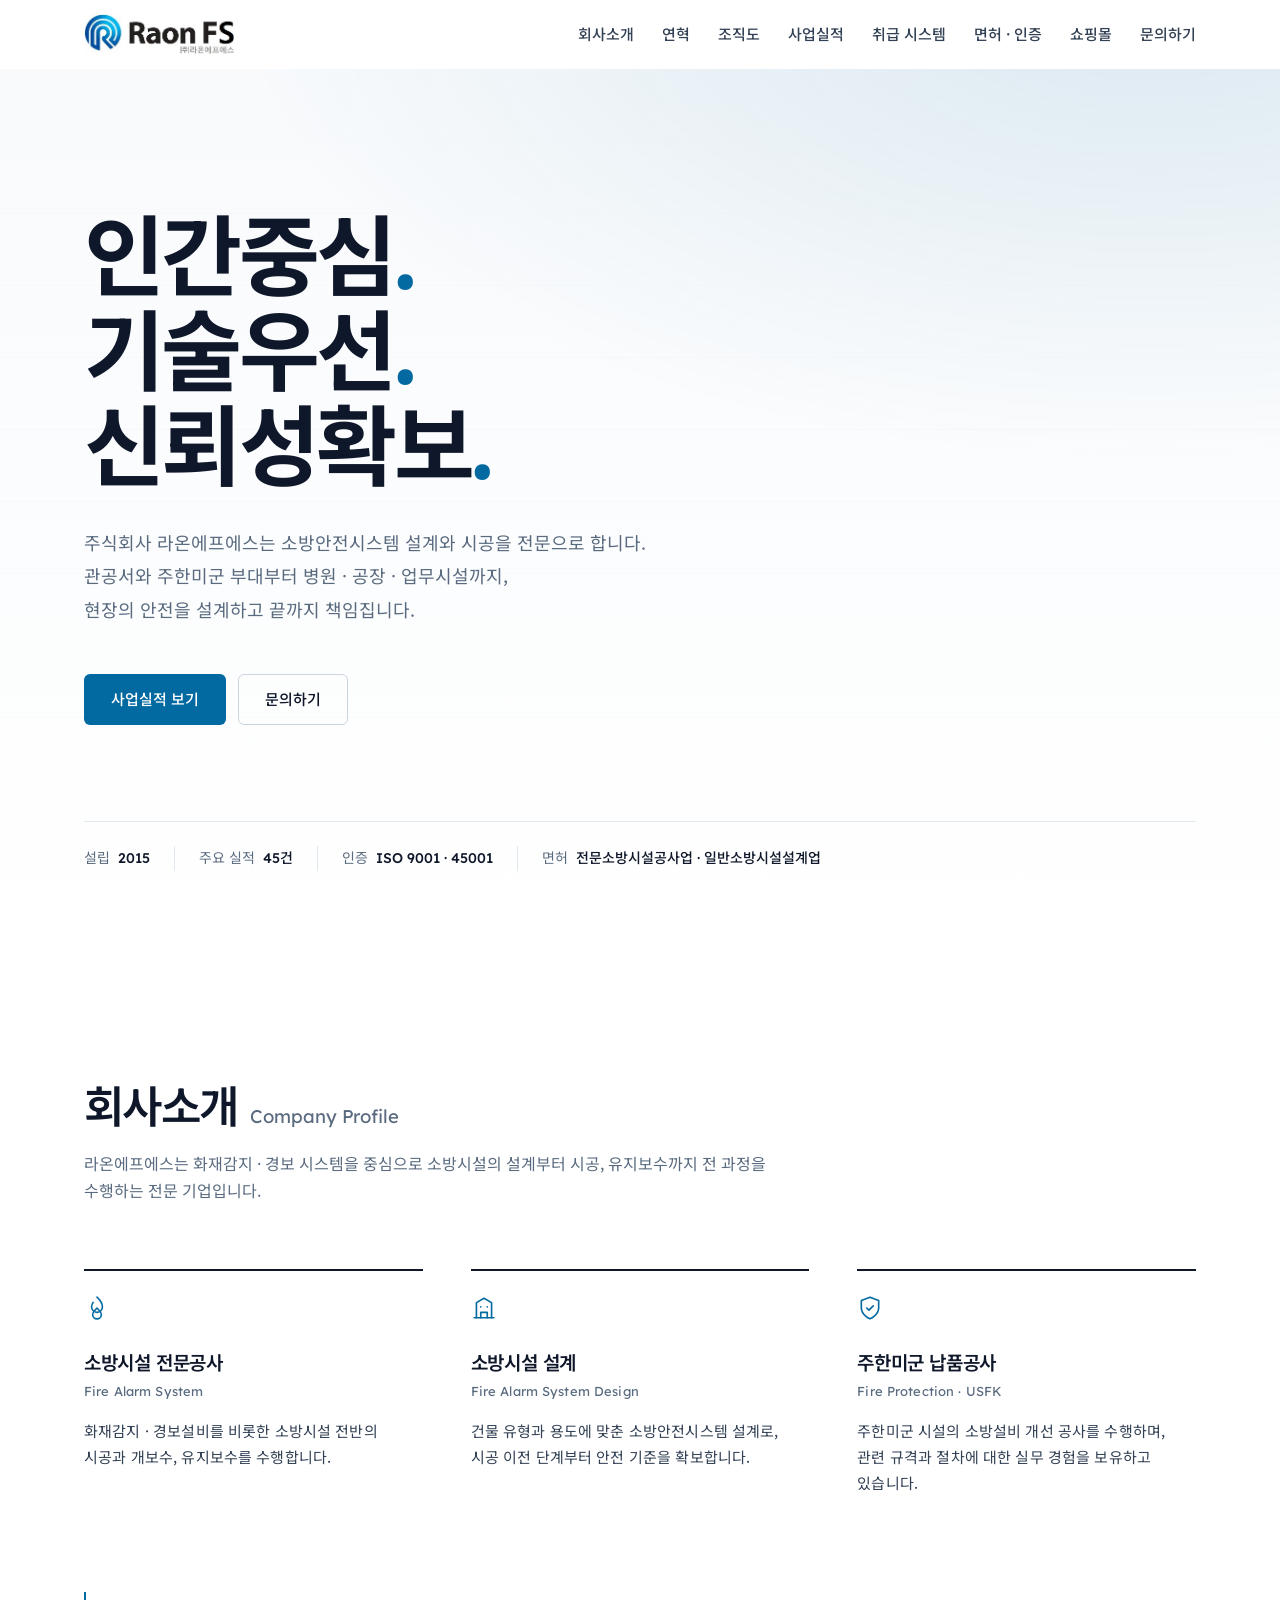
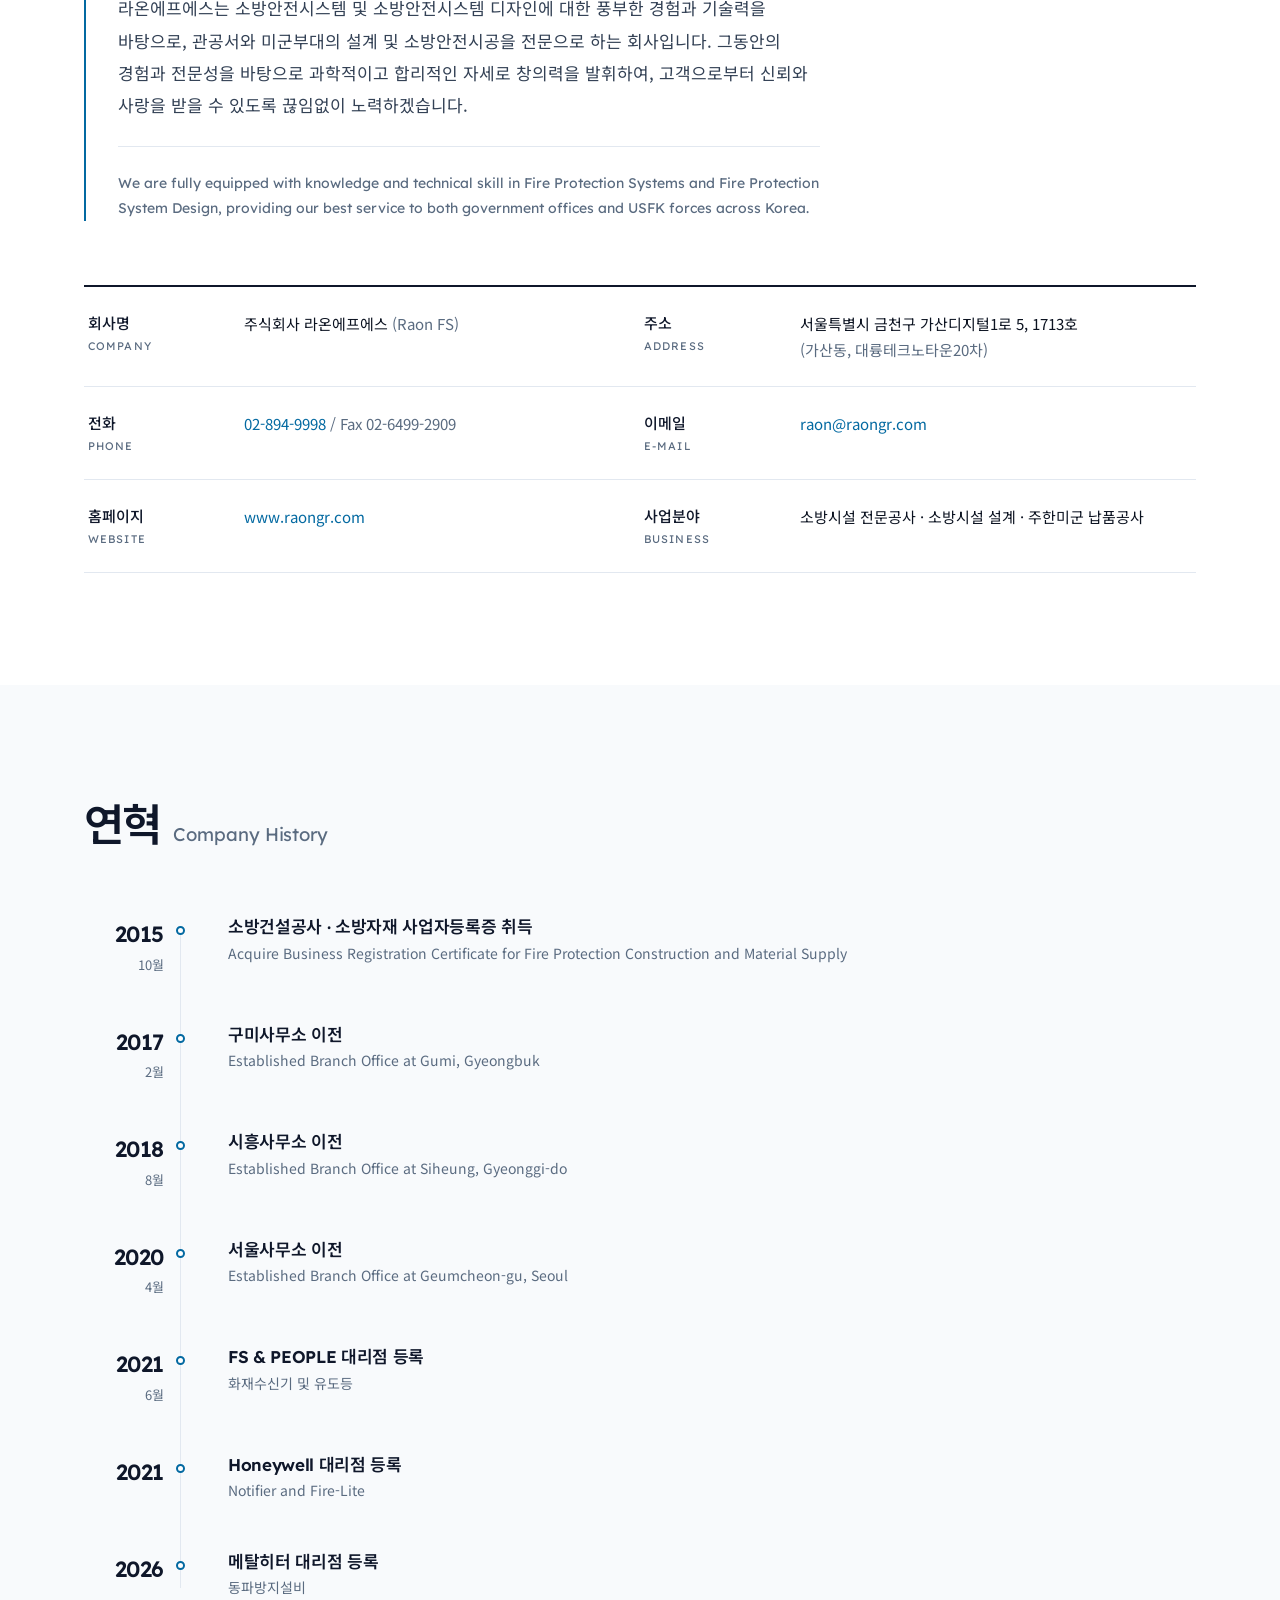
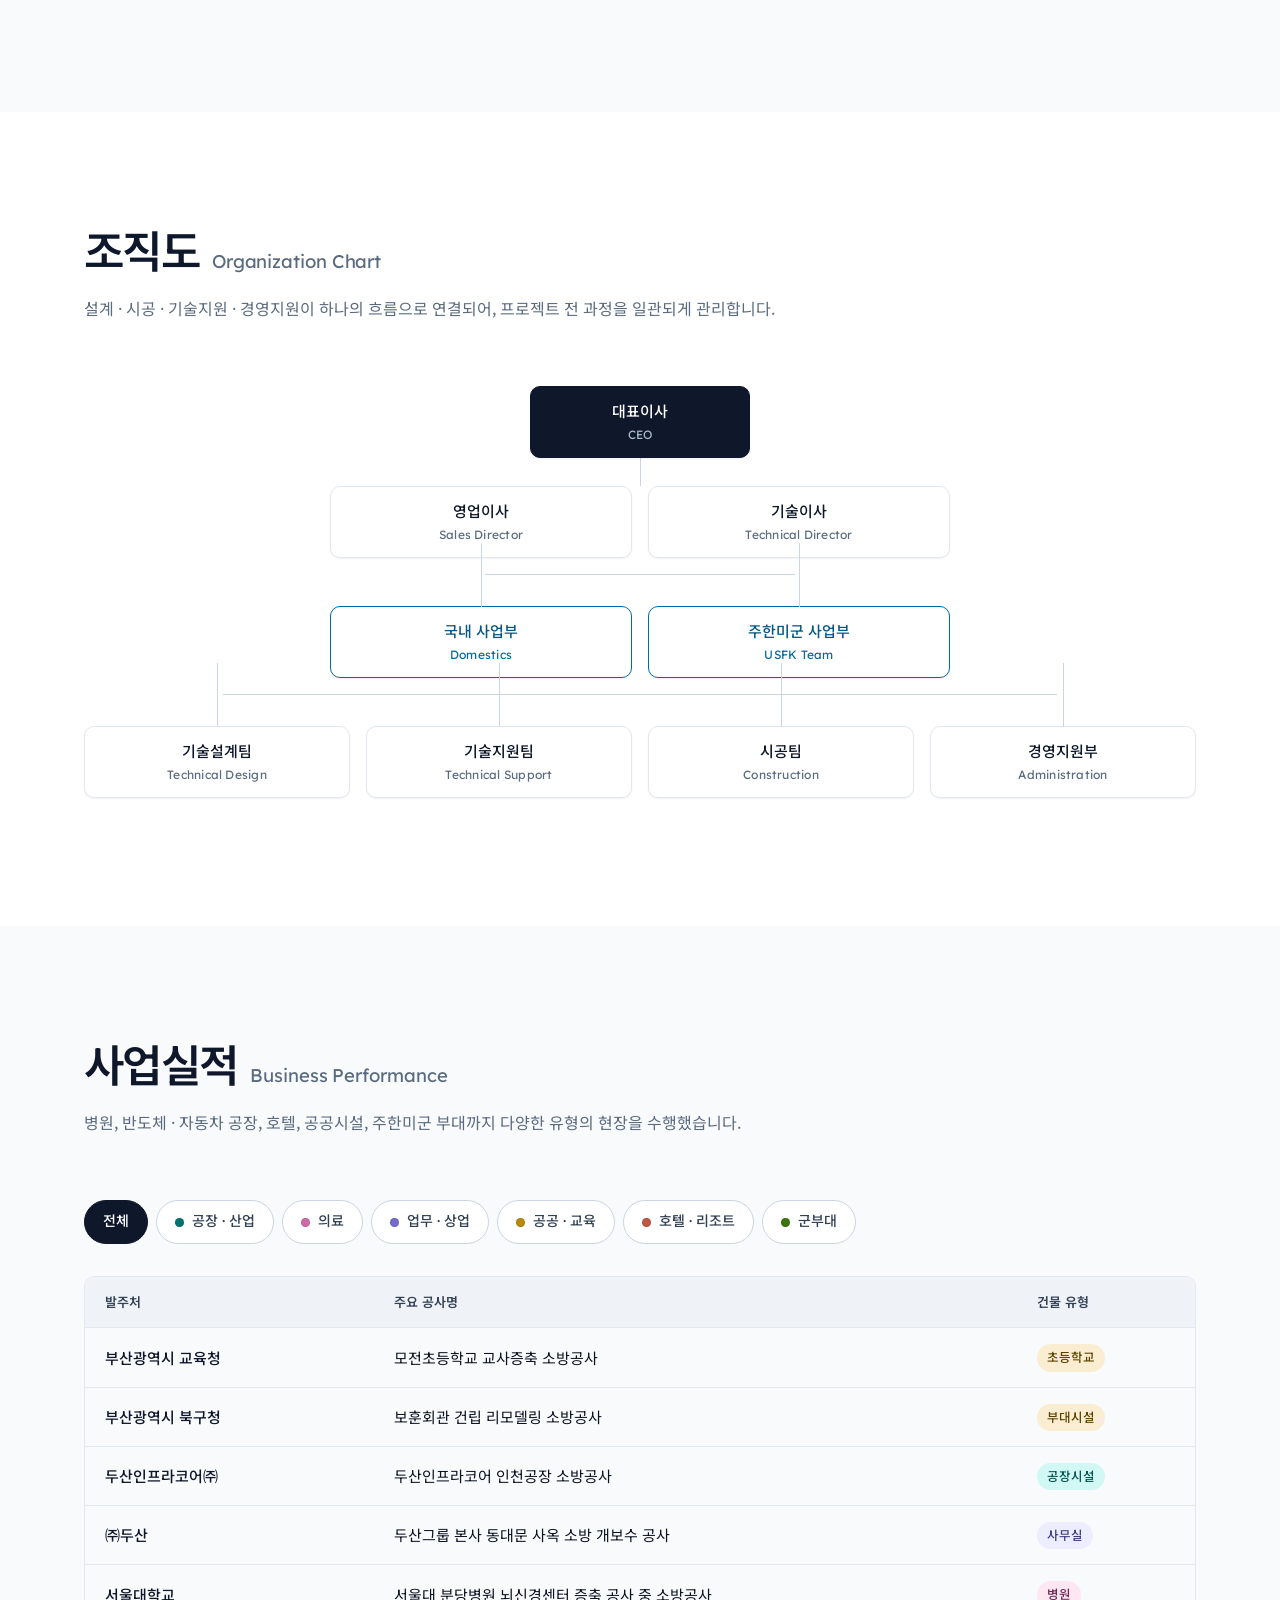
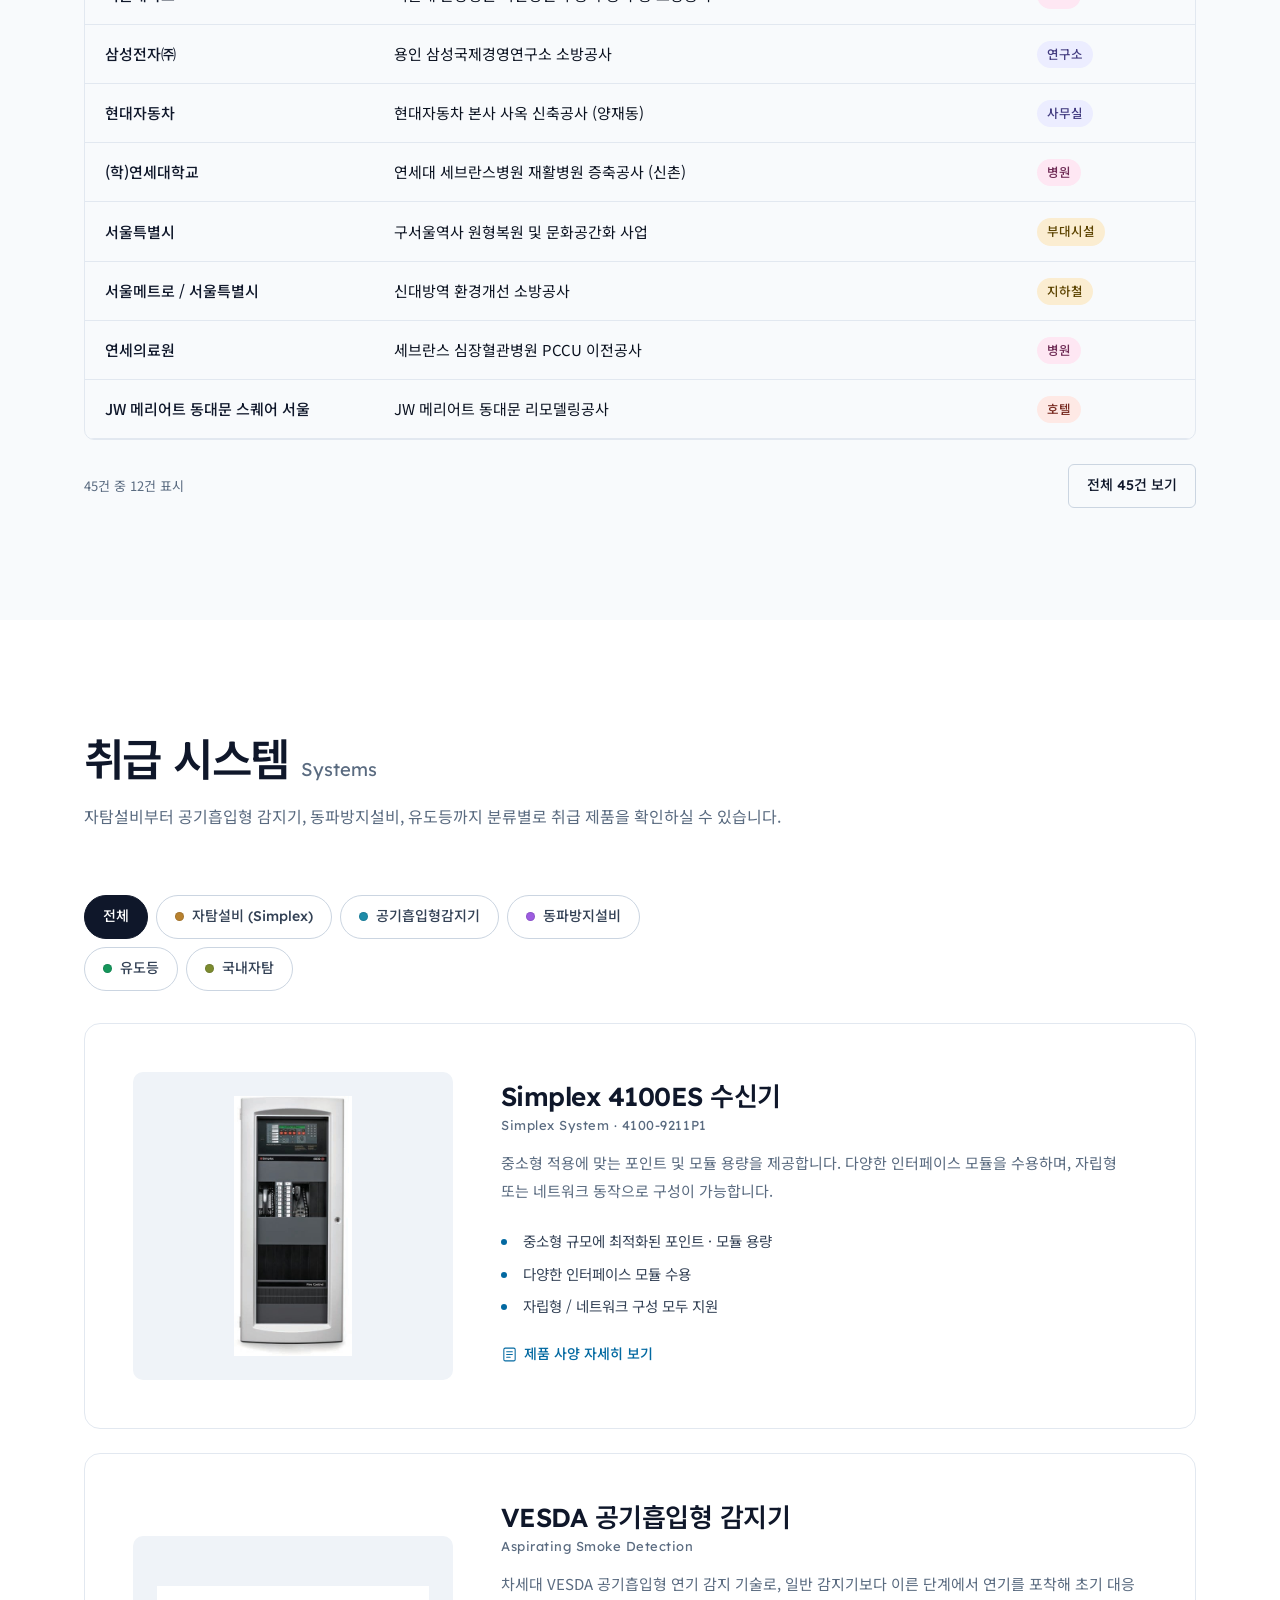
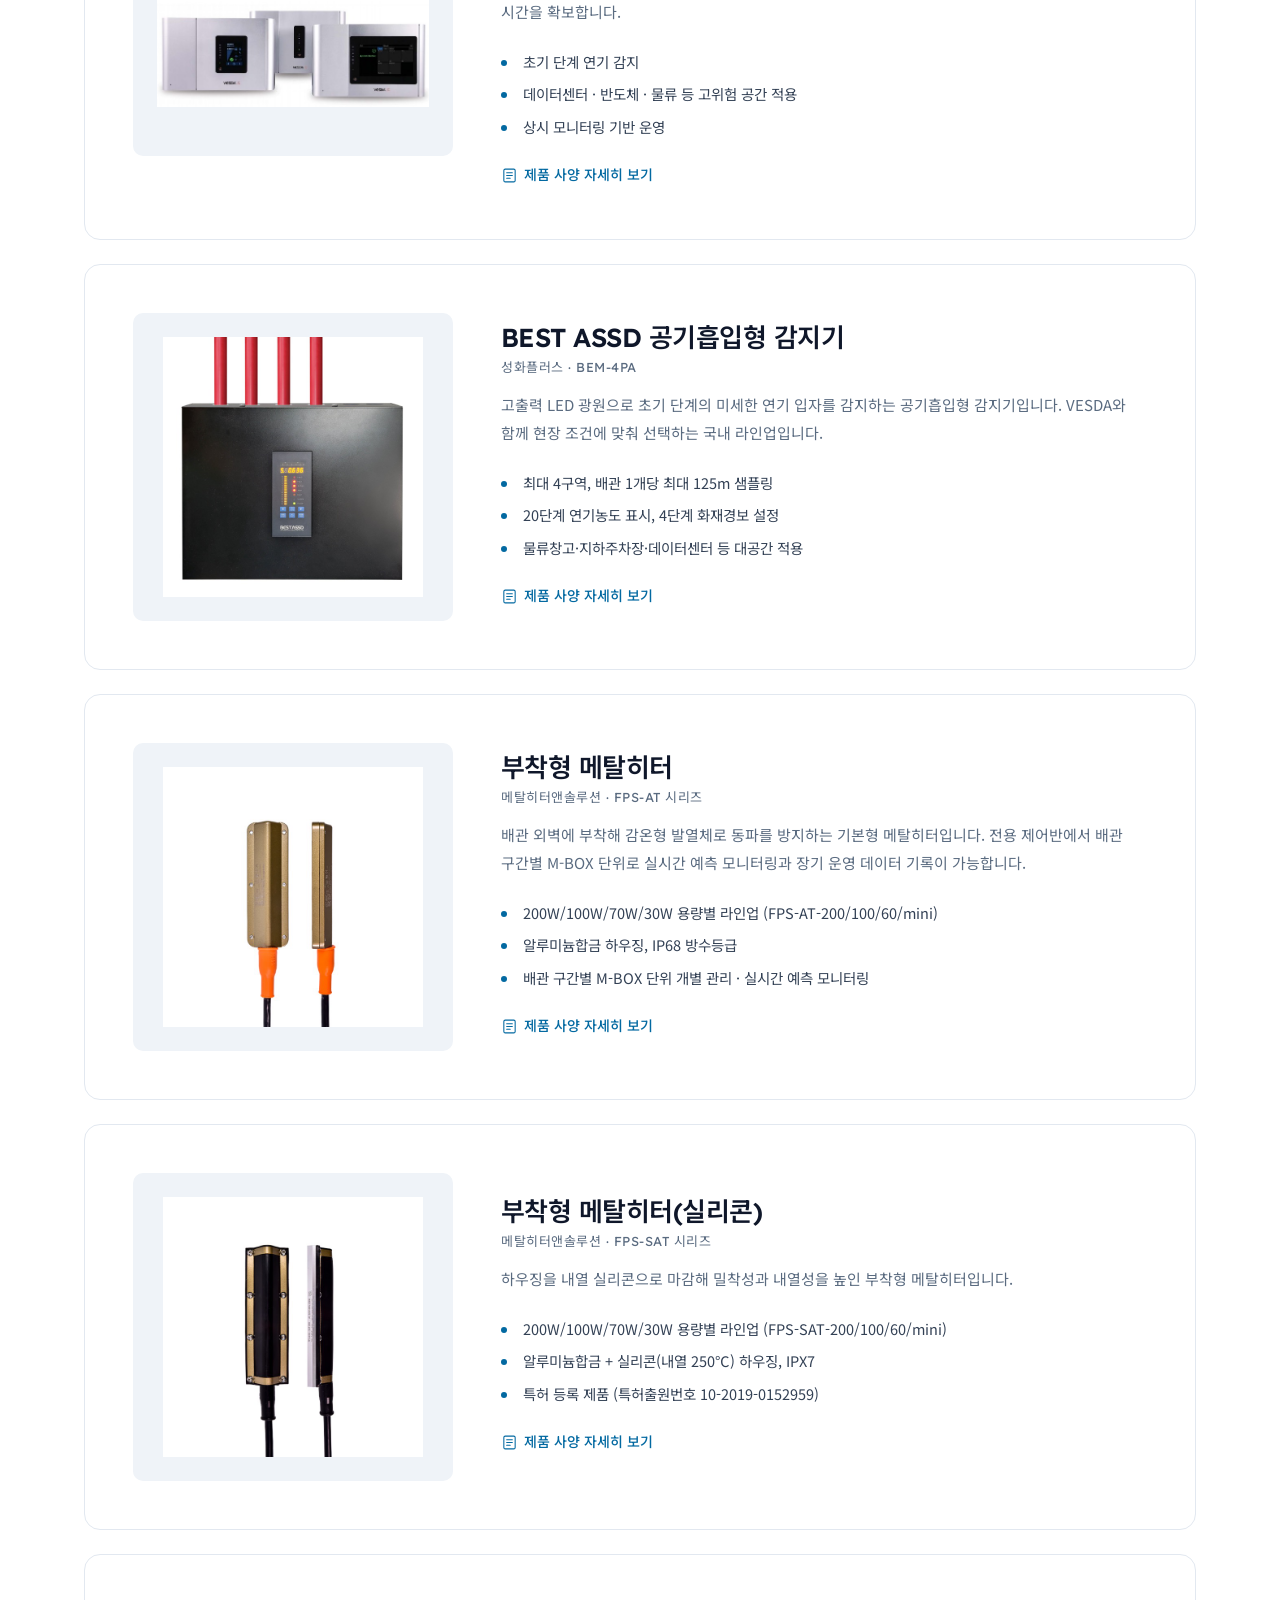
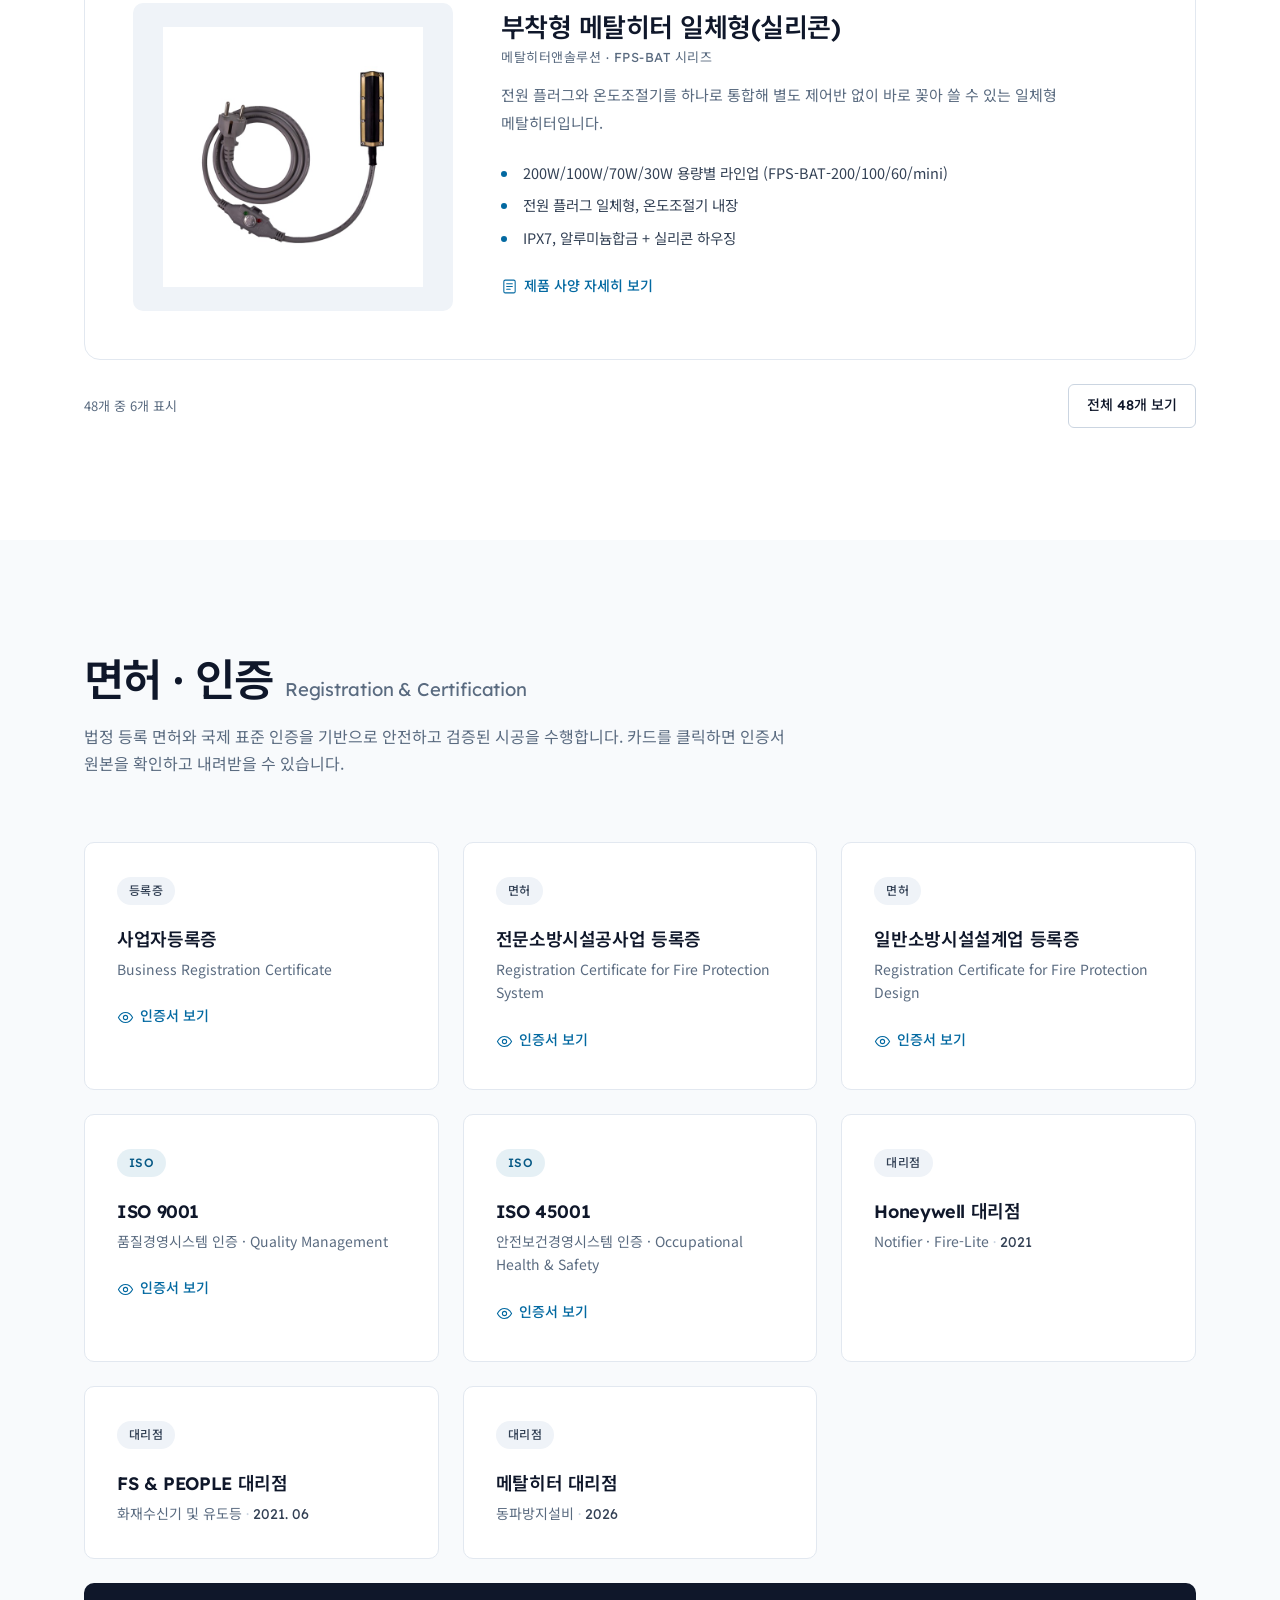
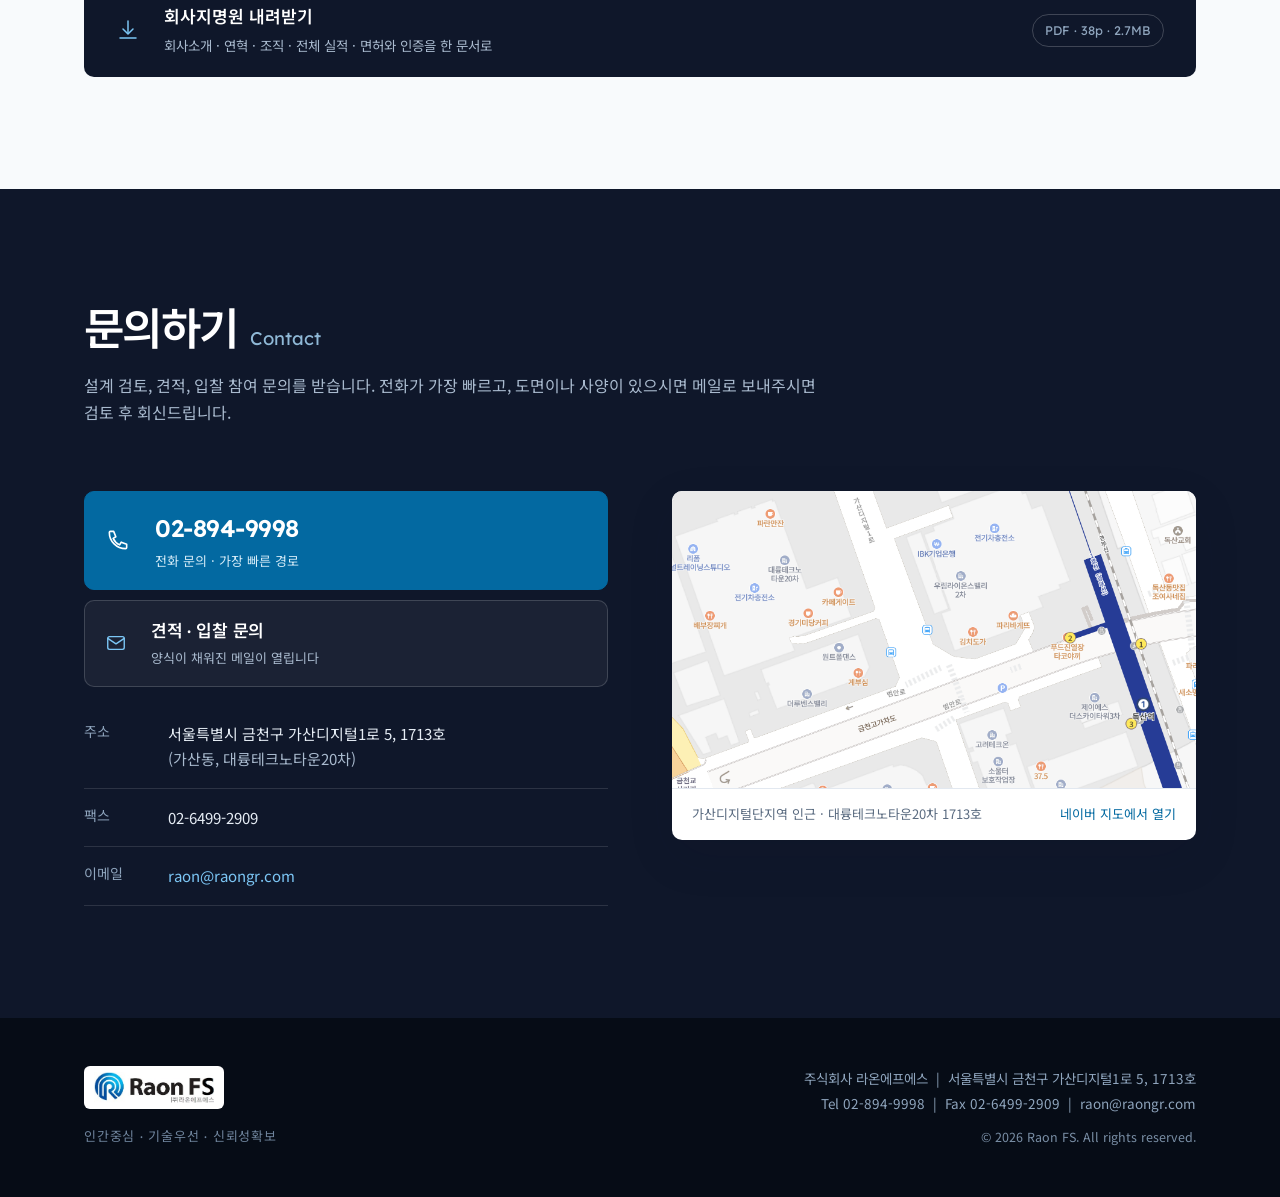
==== commit 7cc4e67e: "면허·인증에 메탈히터 대리점 카드 추가 Co-Authored-By: Claude Sonnet 5.5 <noreply@anthropic.com>" ====
--- a/index.html
+++ b/index.html
@@ -1239,6 +1239,11 @@
           <h3>FS &amp; PEOPLE 대리점</h3>
           <p>화재수신기 및 유도등 <span class="cert-year">2021. 06</span></p>
         </article>
+        <article class="cert-card">
+          <span class="cert-badge">대리점</span>
+          <h3>메탈히터 대리점</h3>
+          <p>동파방지설비 <span class="cert-year">2026</span></p>
+        </article>
       </div>
 
       <a class="doc-download reveal" href="assets/raonfs-company-profile.pdf" download="라온에프에스_회사지명원.pdf">
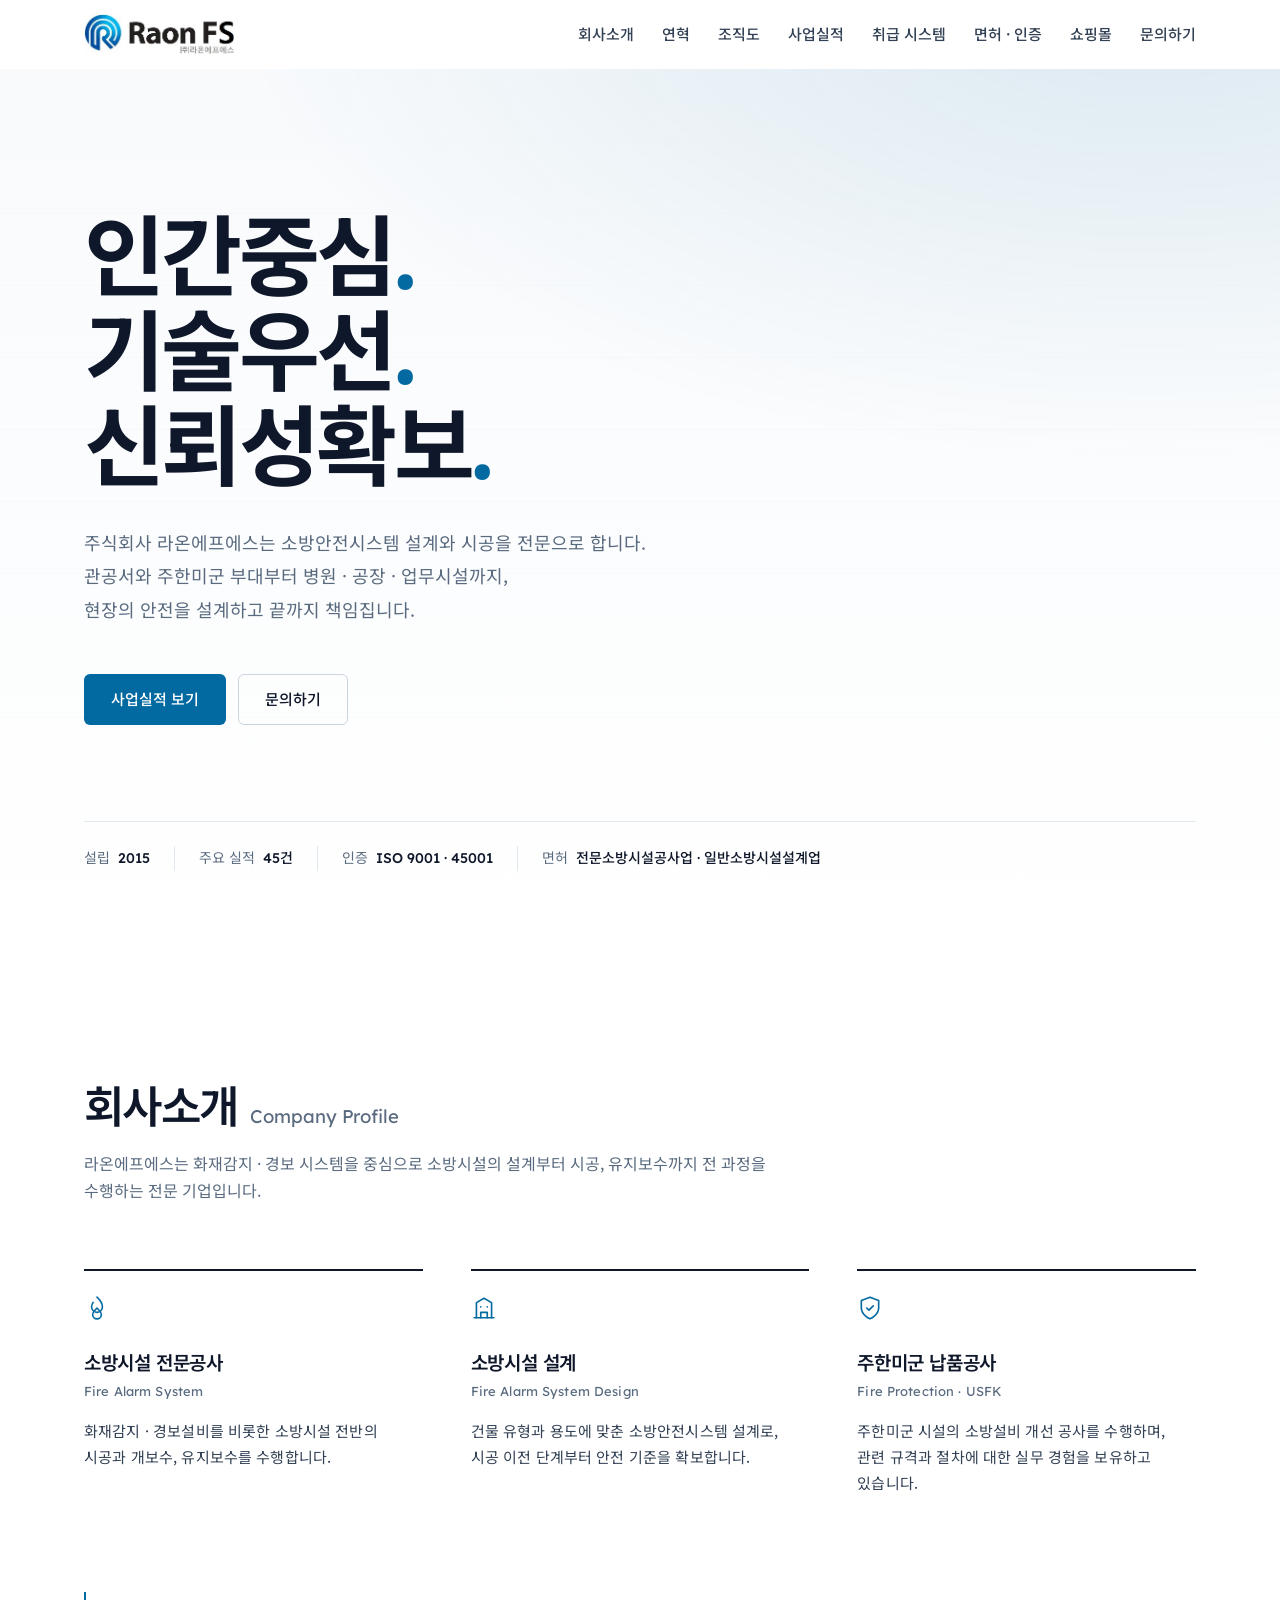
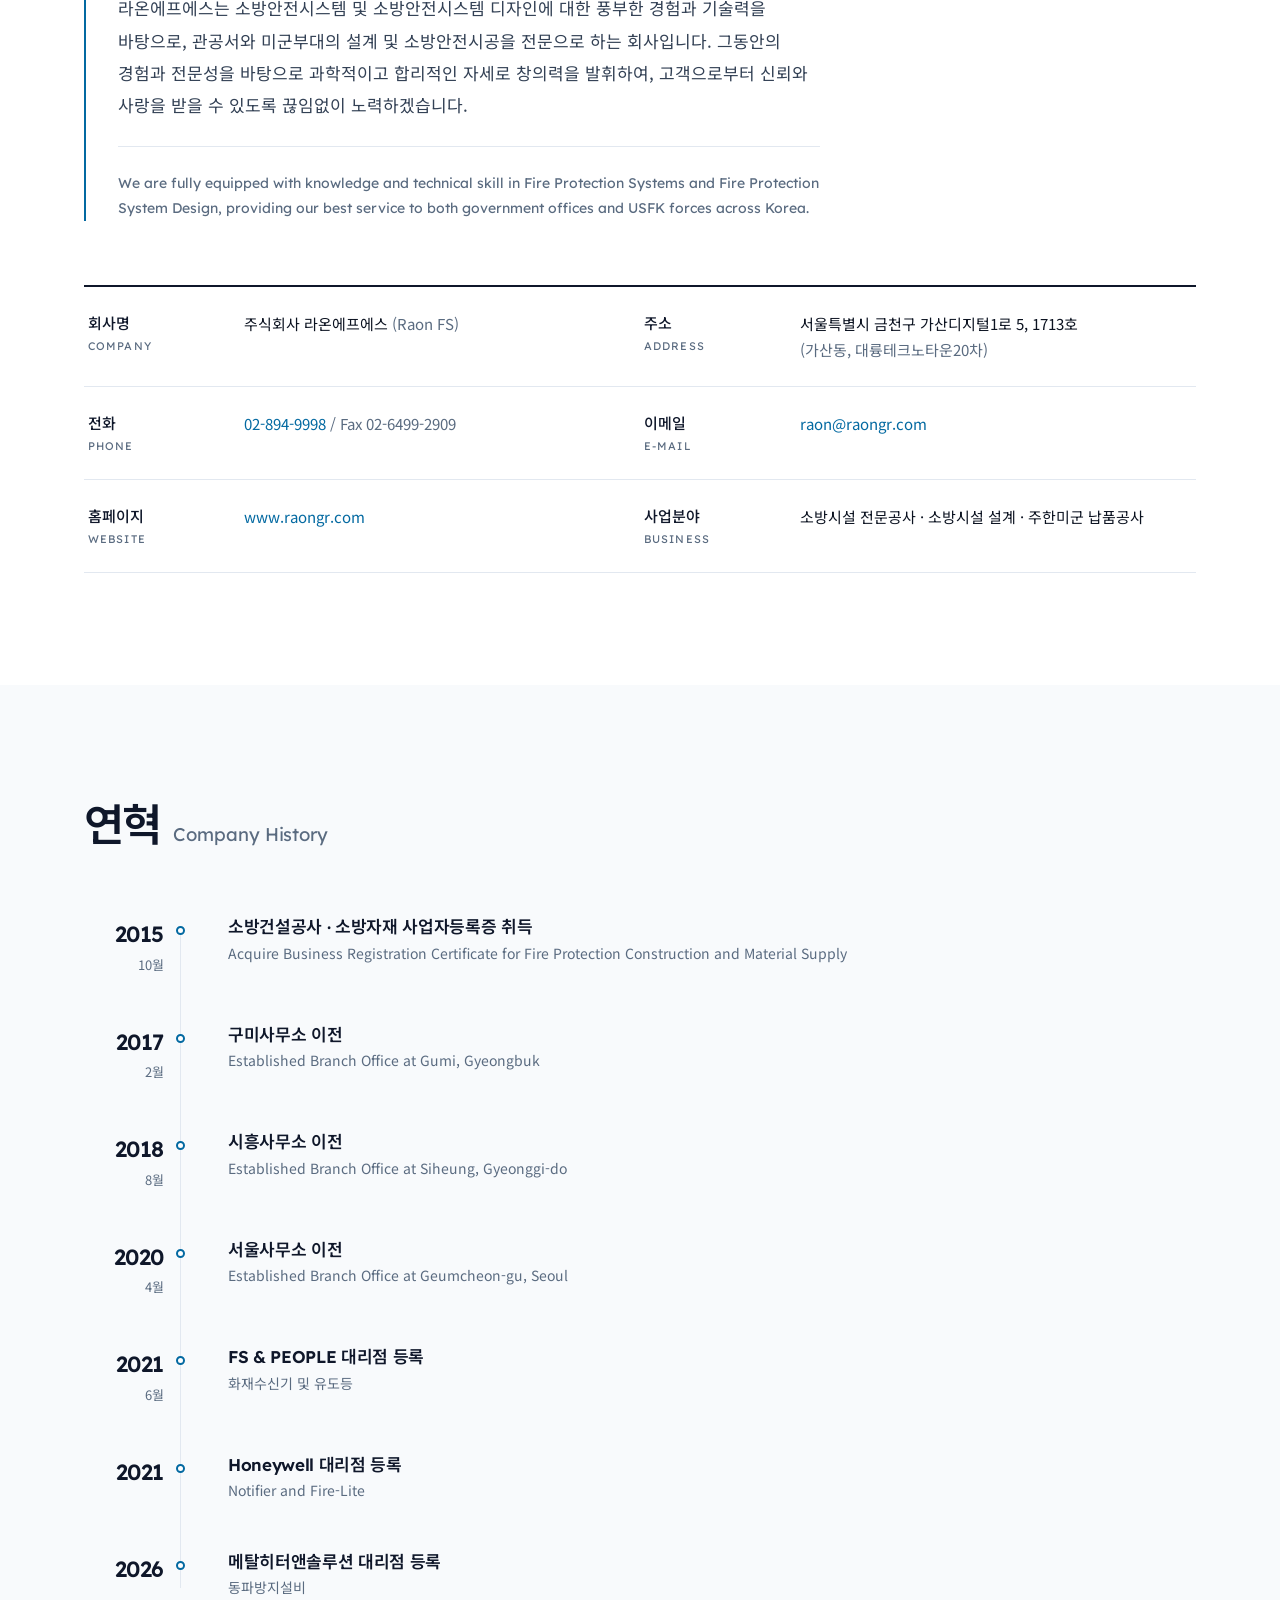
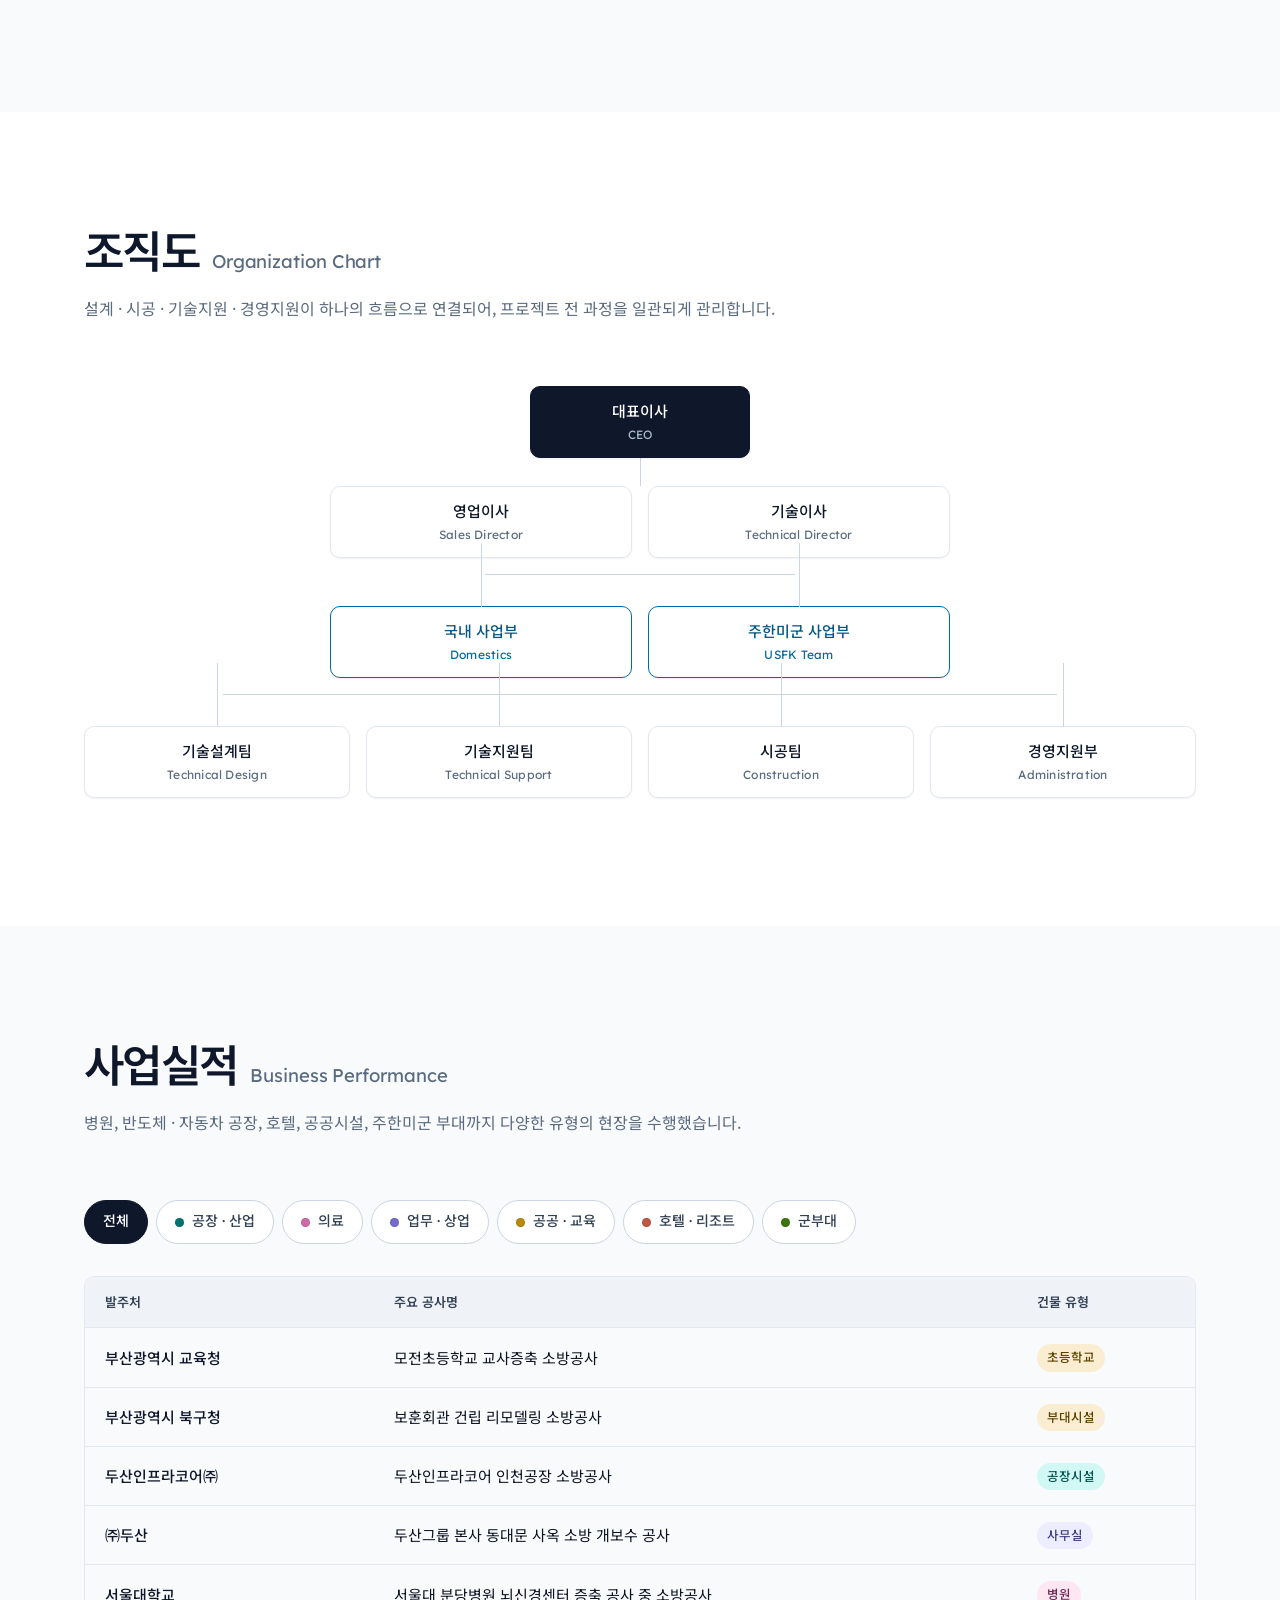
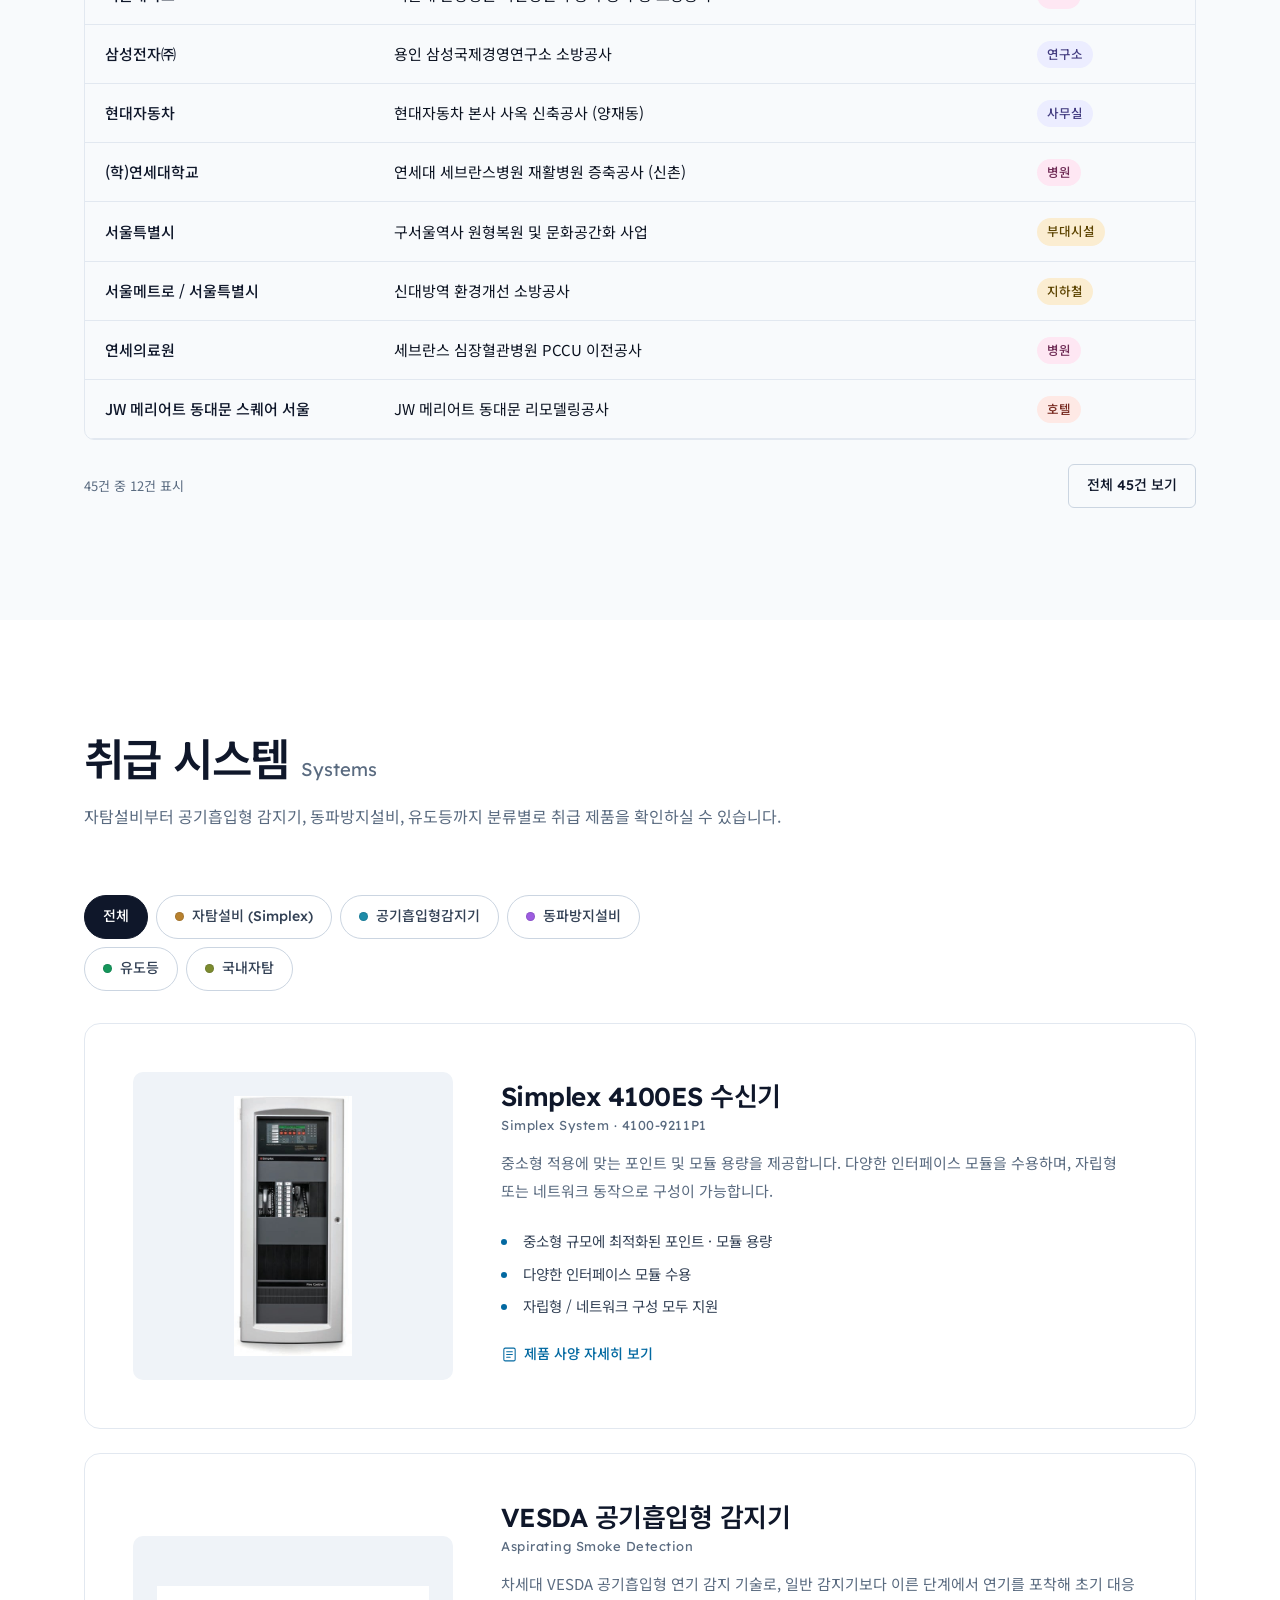
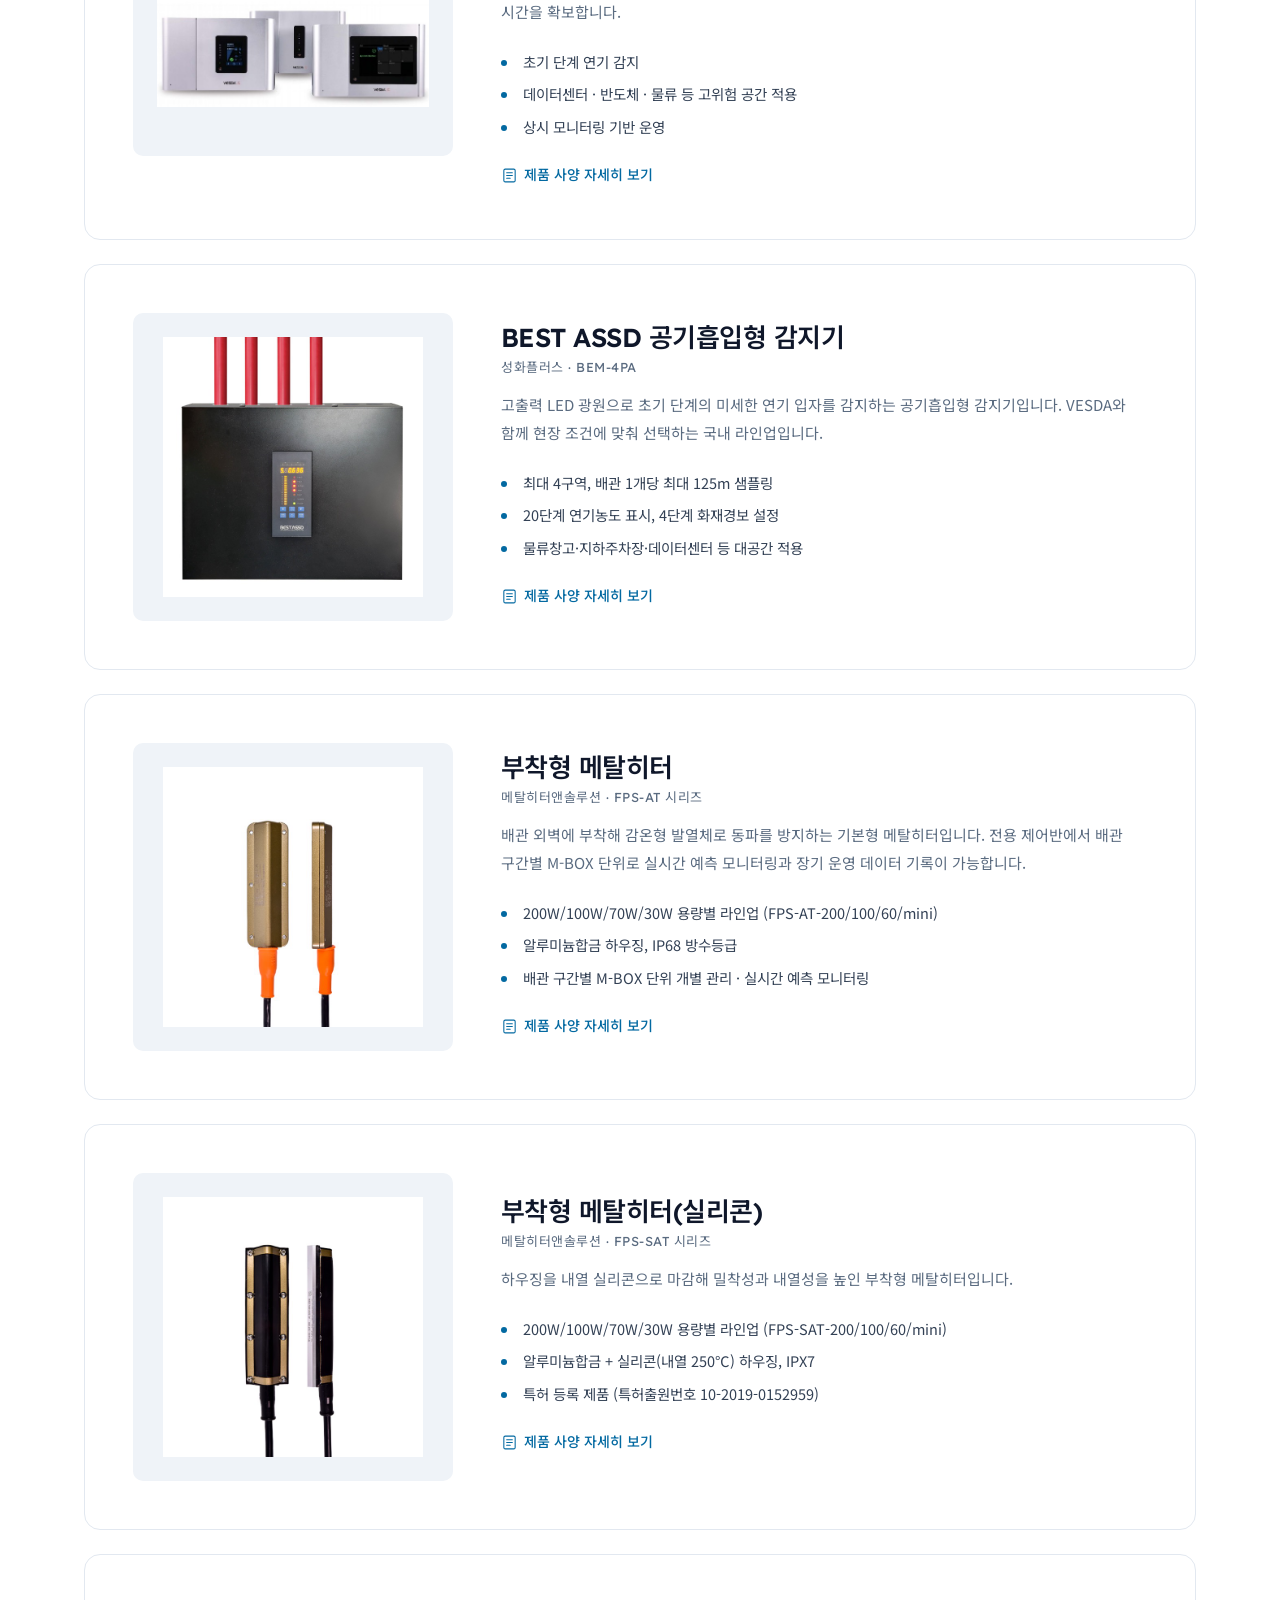
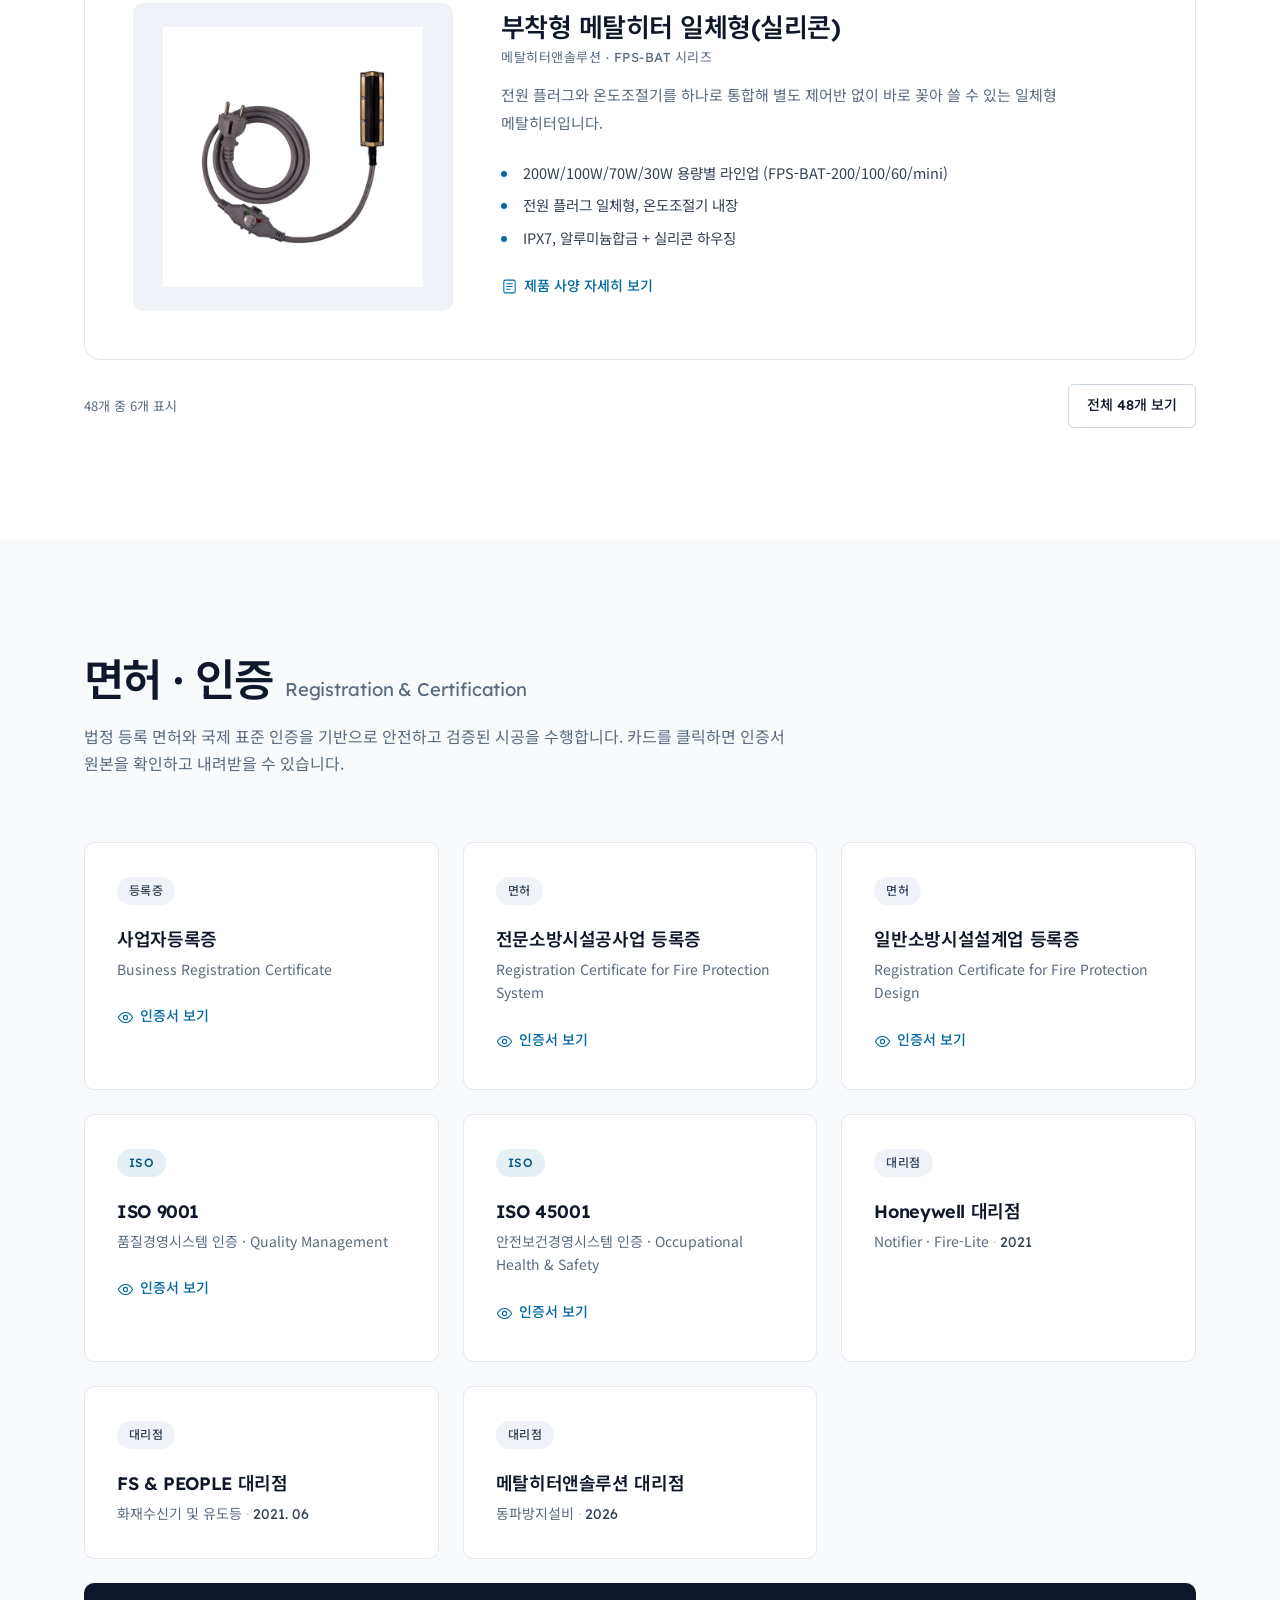
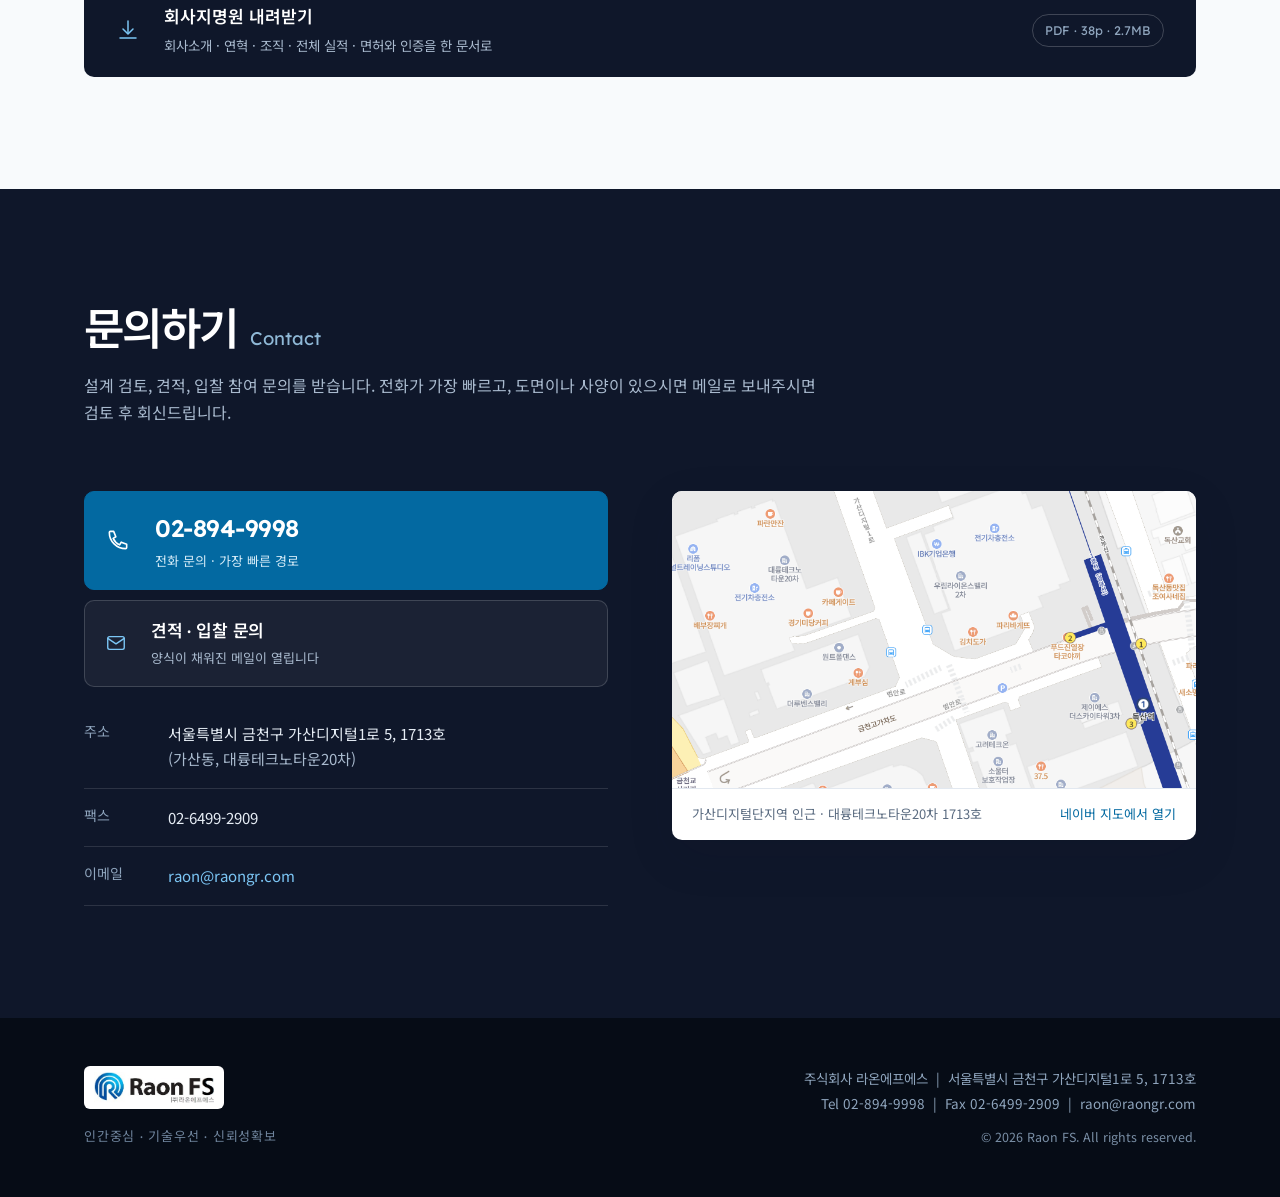
==== commit 14e9deab: "메탈히터 대리점 표기를 메탈히터앤솔루션으로 수정 Co-Authored-By: Claude Sonnet 5.5 <noreply@anthropic.com>" ====
--- a/index.html
+++ b/index.html
@@ -255,7 +255,7 @@
         <li>
           <div class="tl-date"><span class="tl-year">2026</span><span class="tl-month"></span></div>
           <div class="tl-body">
-            <h3>메탈히터 대리점 등록</h3>
+            <h3>메탈히터앤솔루션 대리점 등록</h3>
             <p>동파방지설비</p>
           </div>
         </li>
@@ -1241,7 +1241,7 @@
         </article>
         <article class="cert-card">
           <span class="cert-badge">대리점</span>
-          <h3>메탈히터 대리점</h3>
+          <h3>메탈히터앤솔루션 대리점</h3>
           <p>동파방지설비 <span class="cert-year">2026</span></p>
         </article>
       </div>
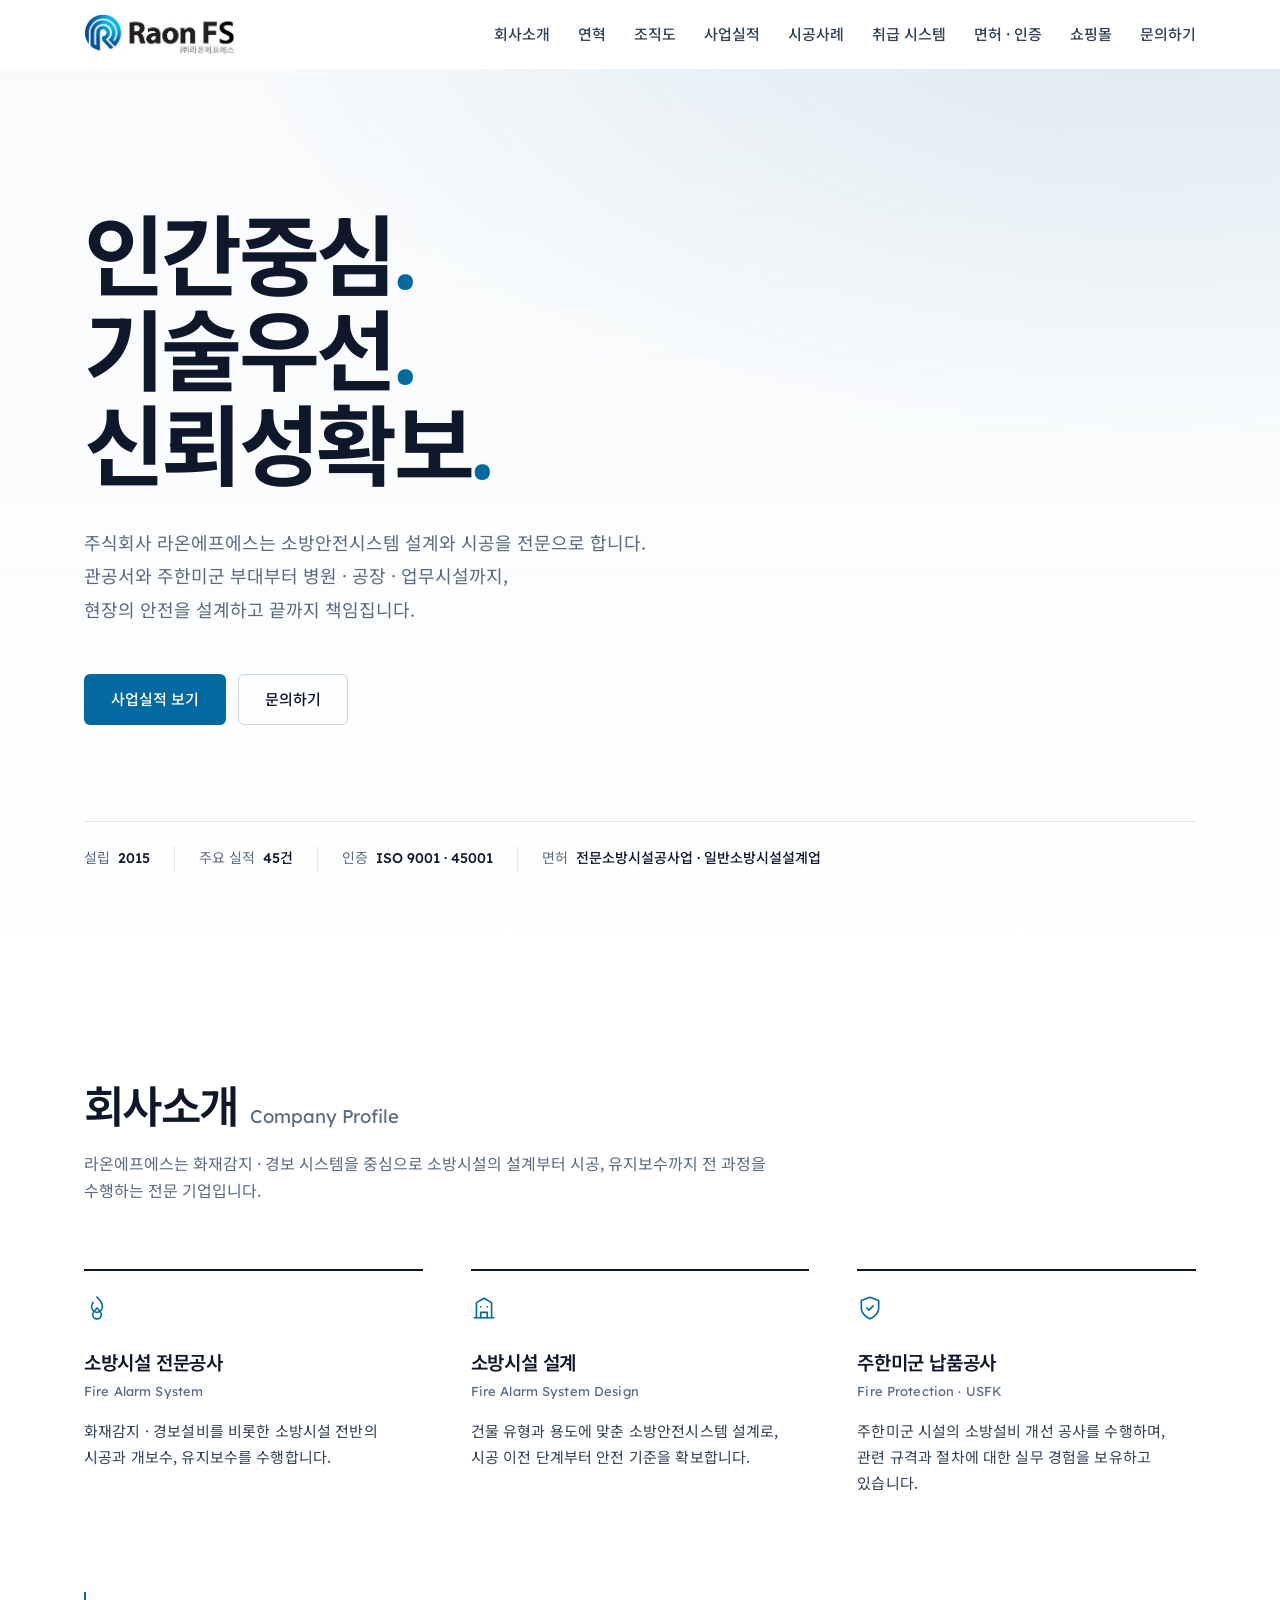
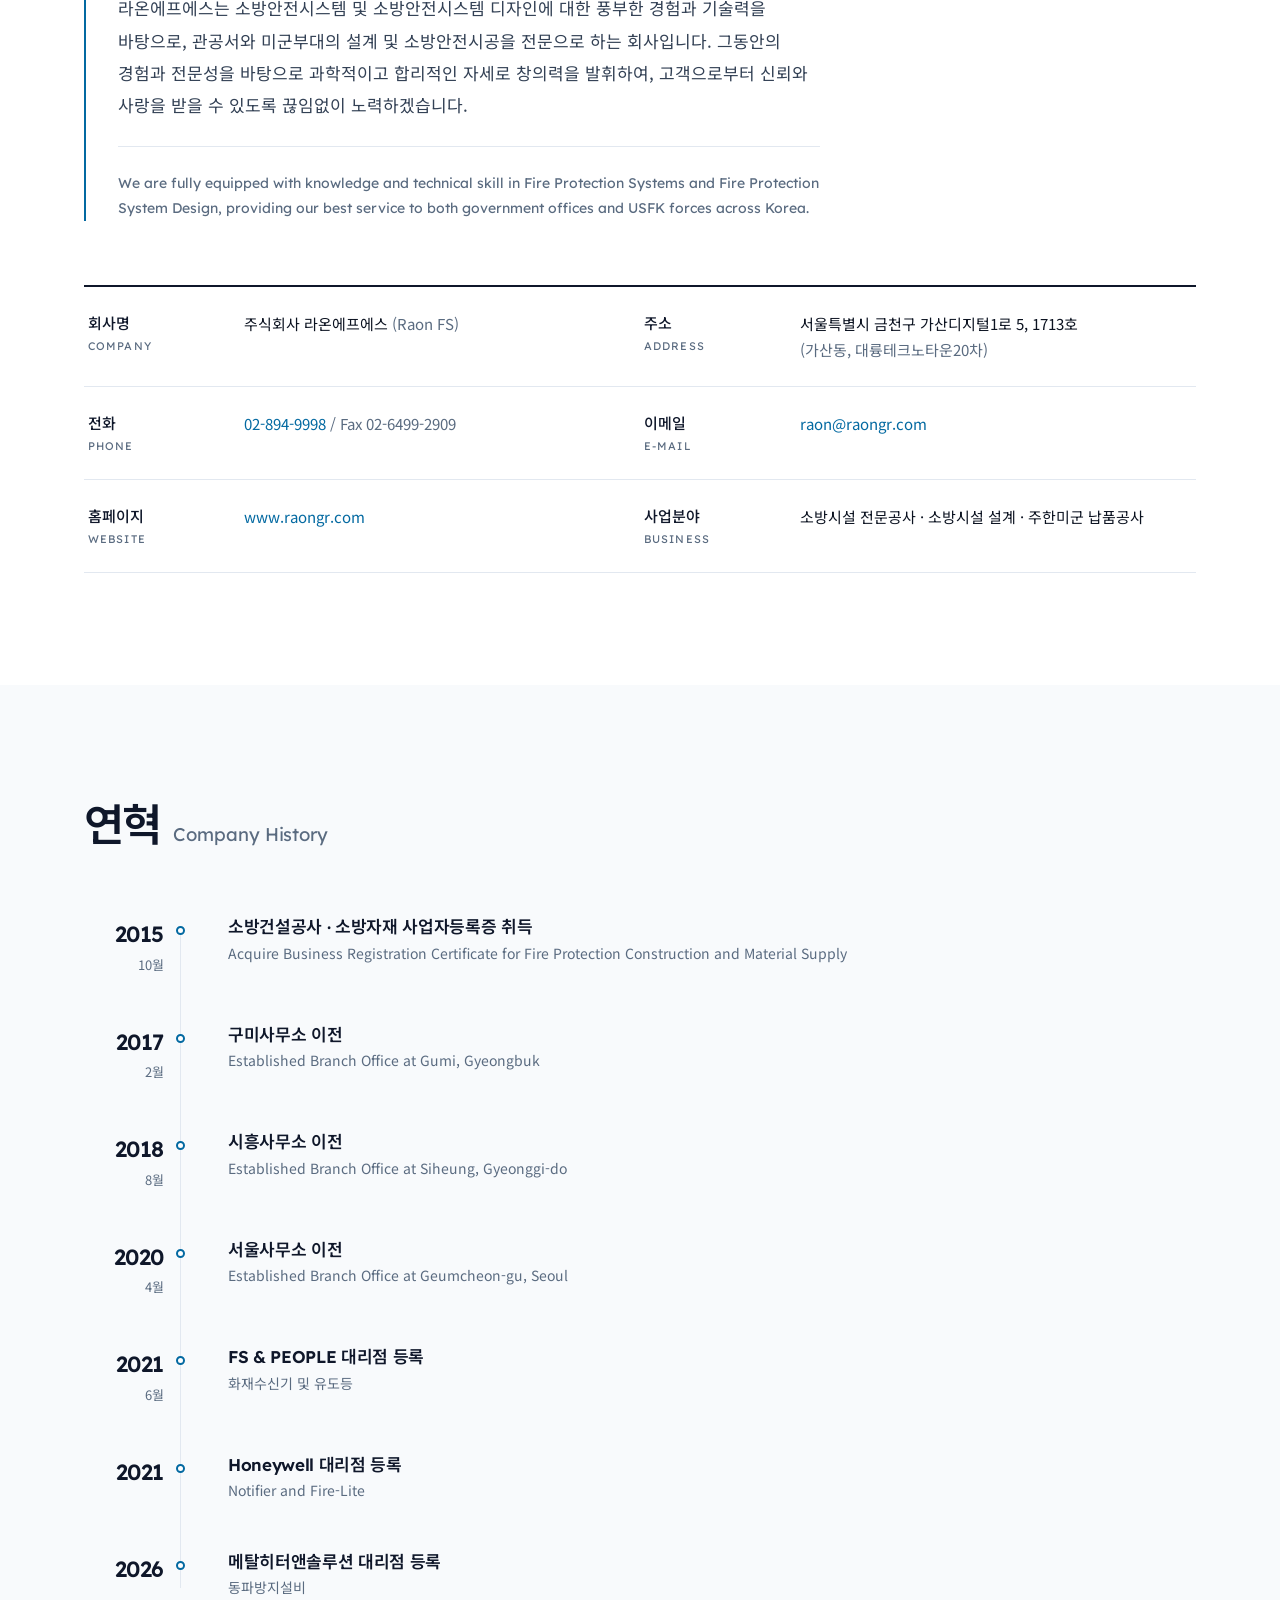
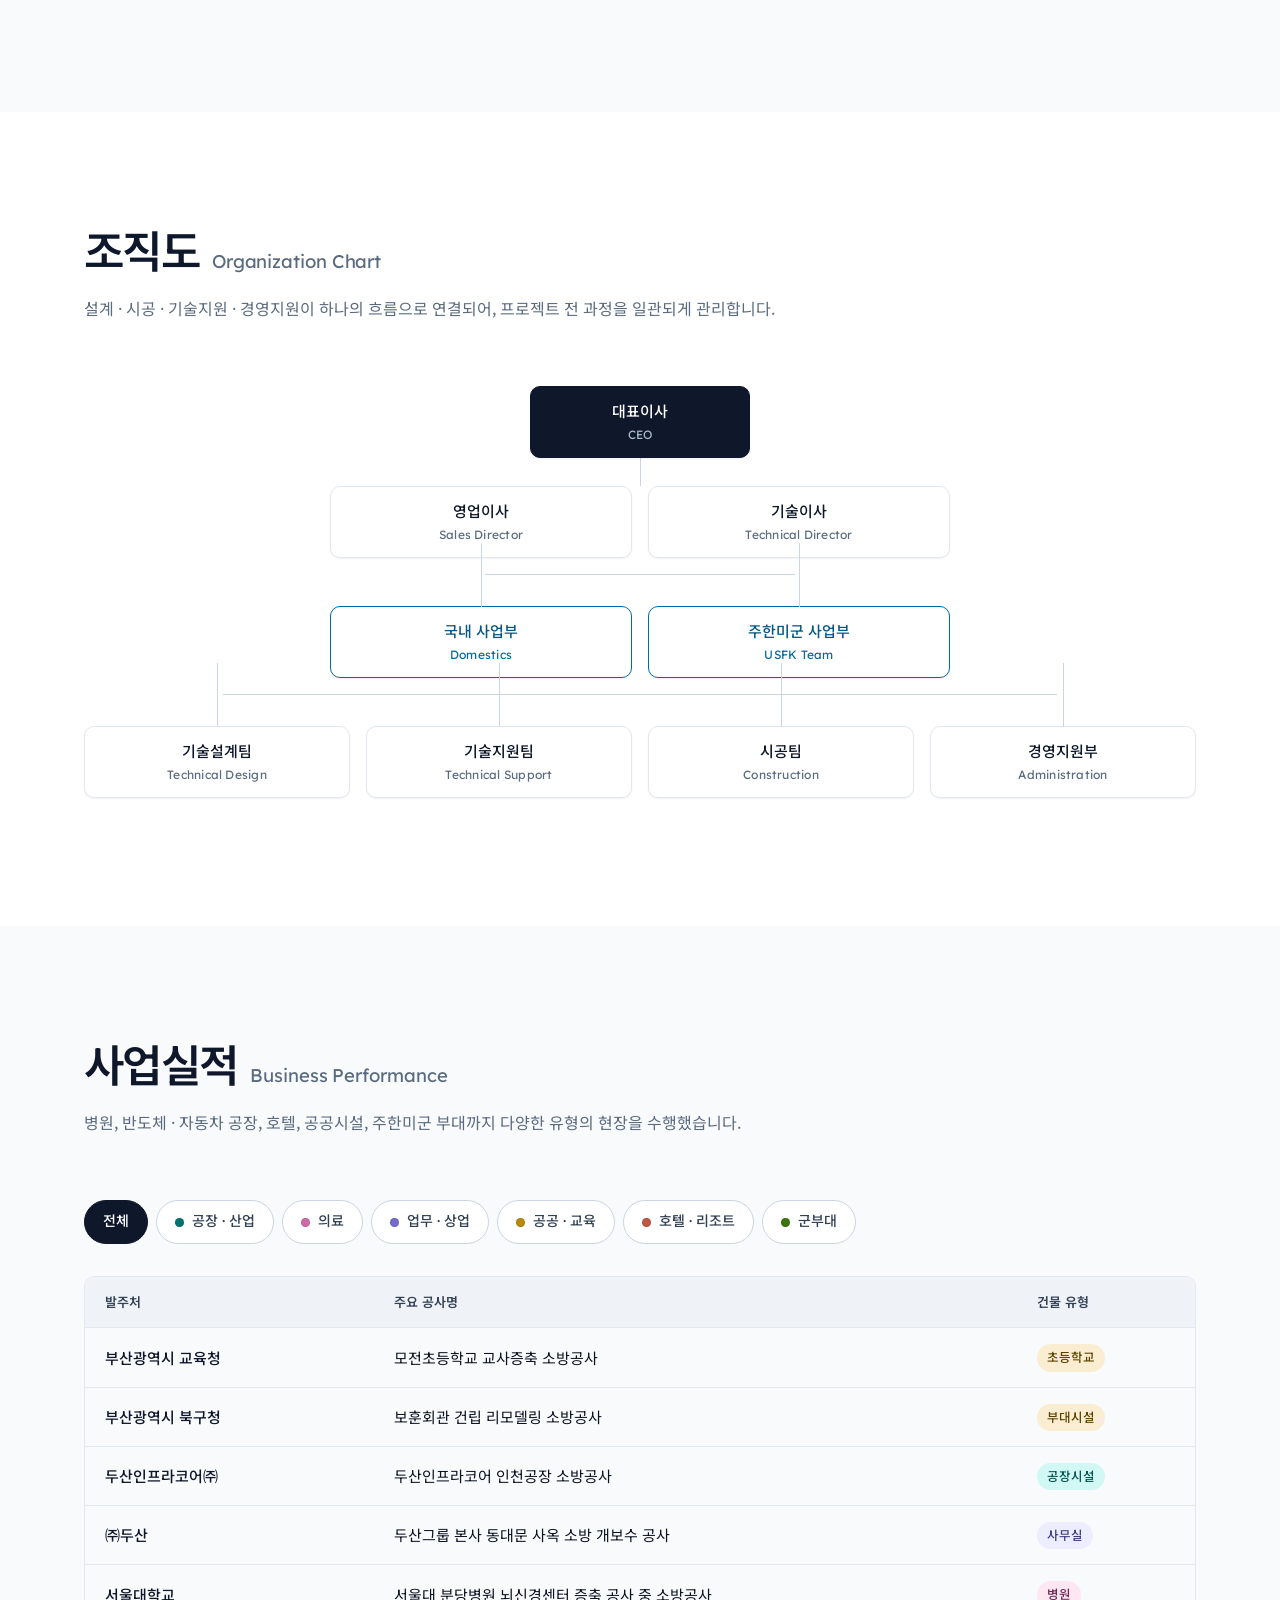
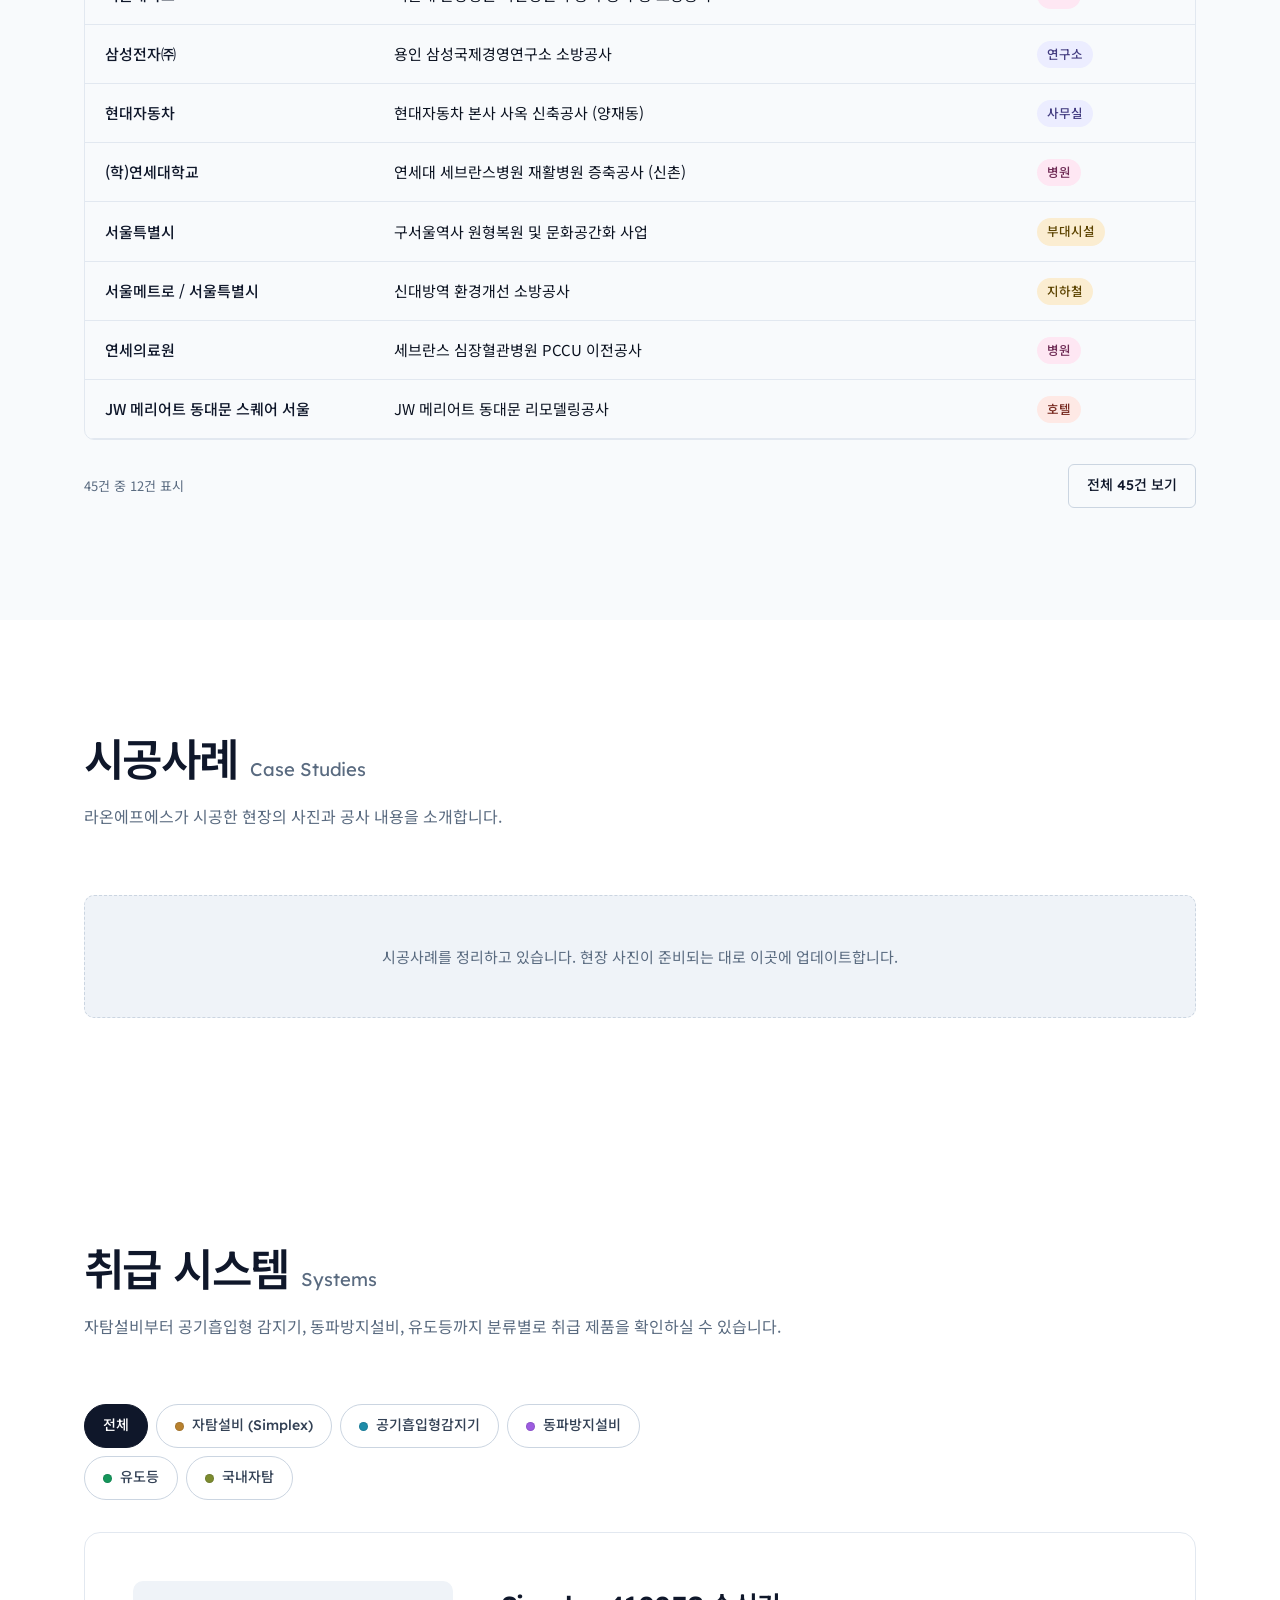
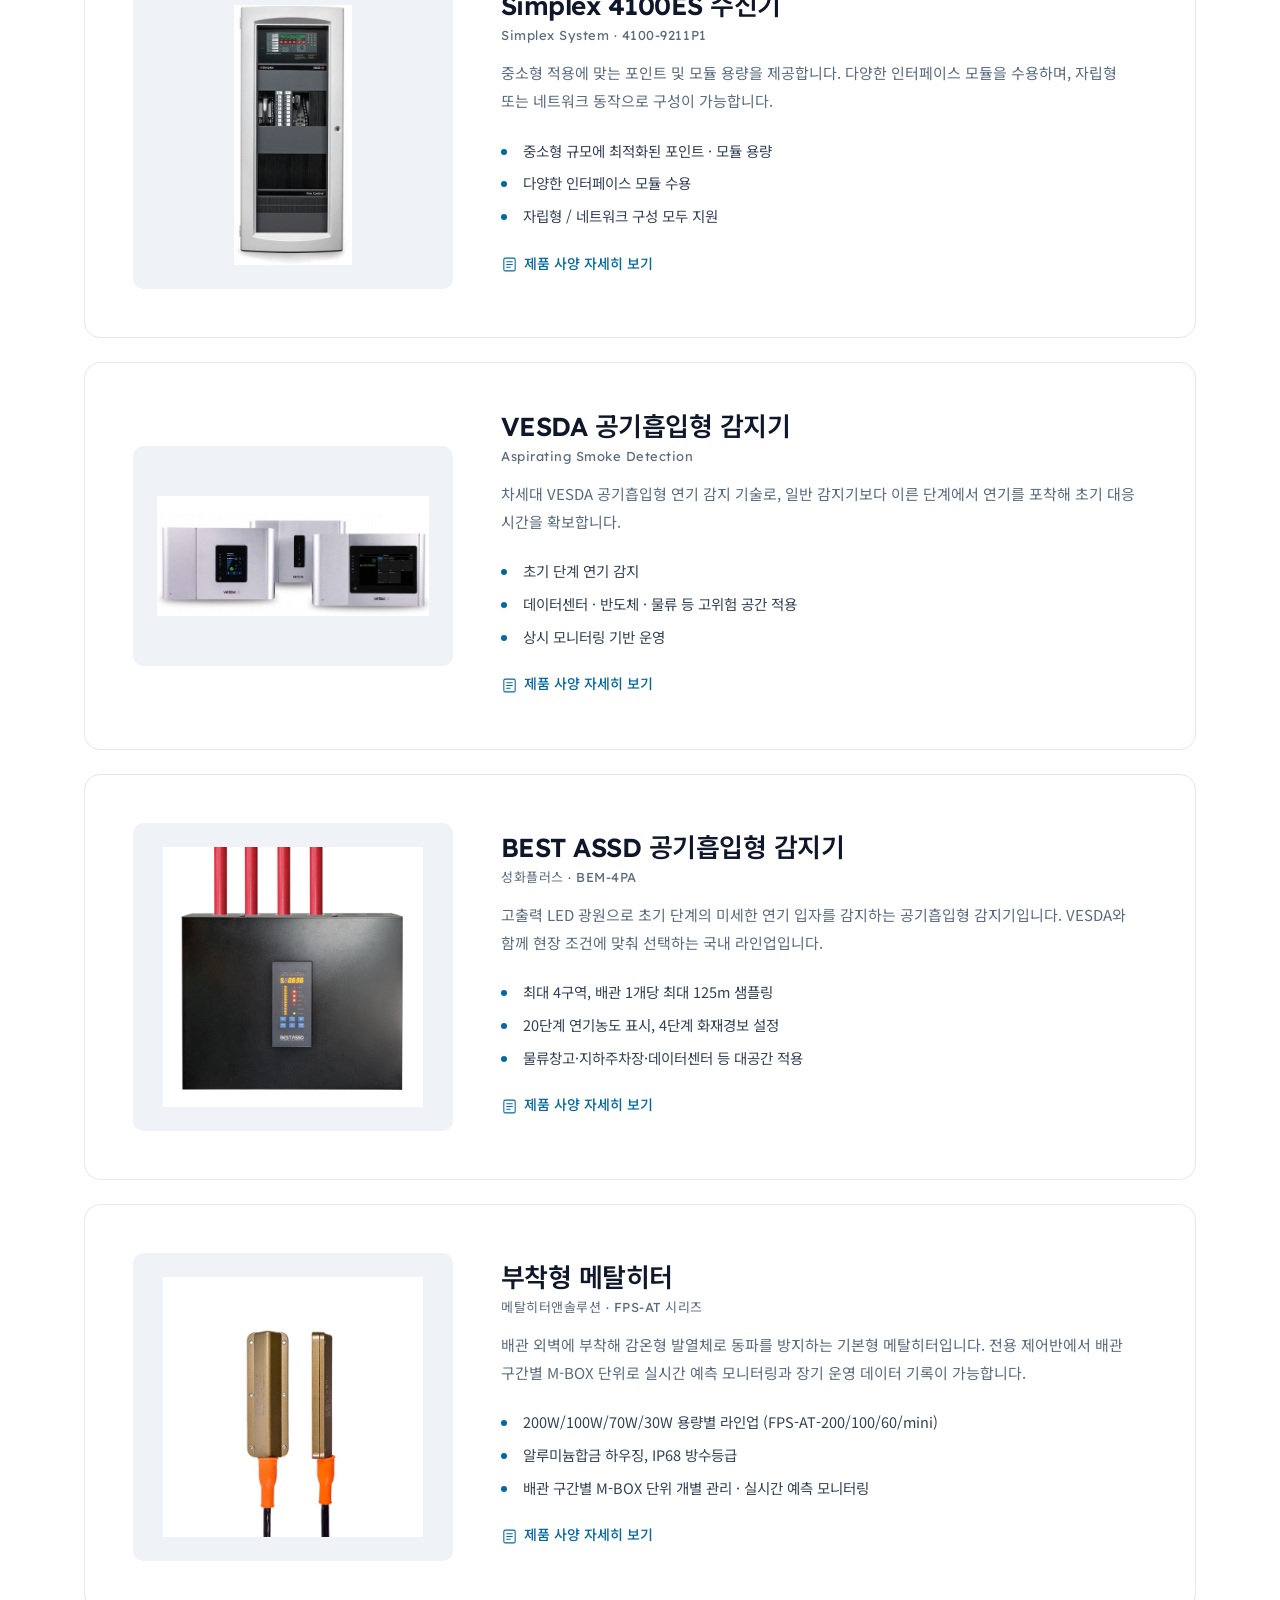
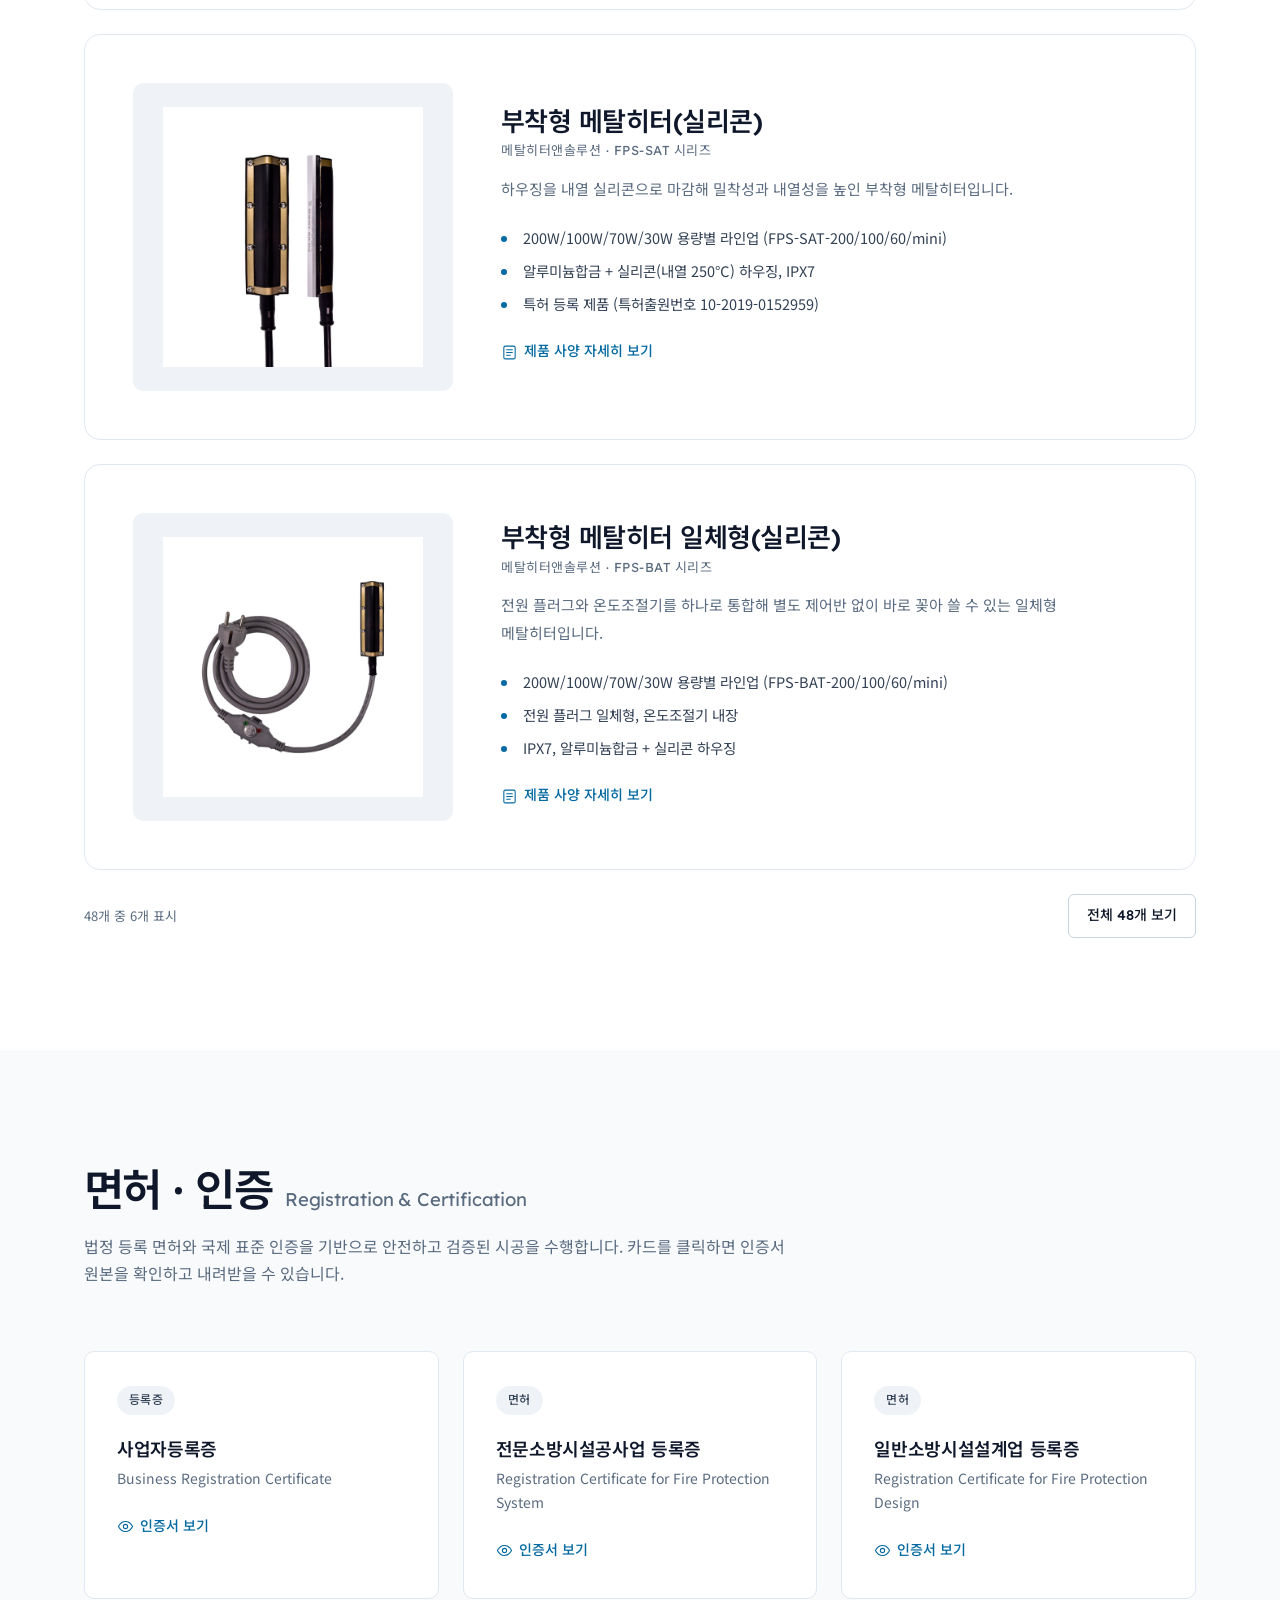
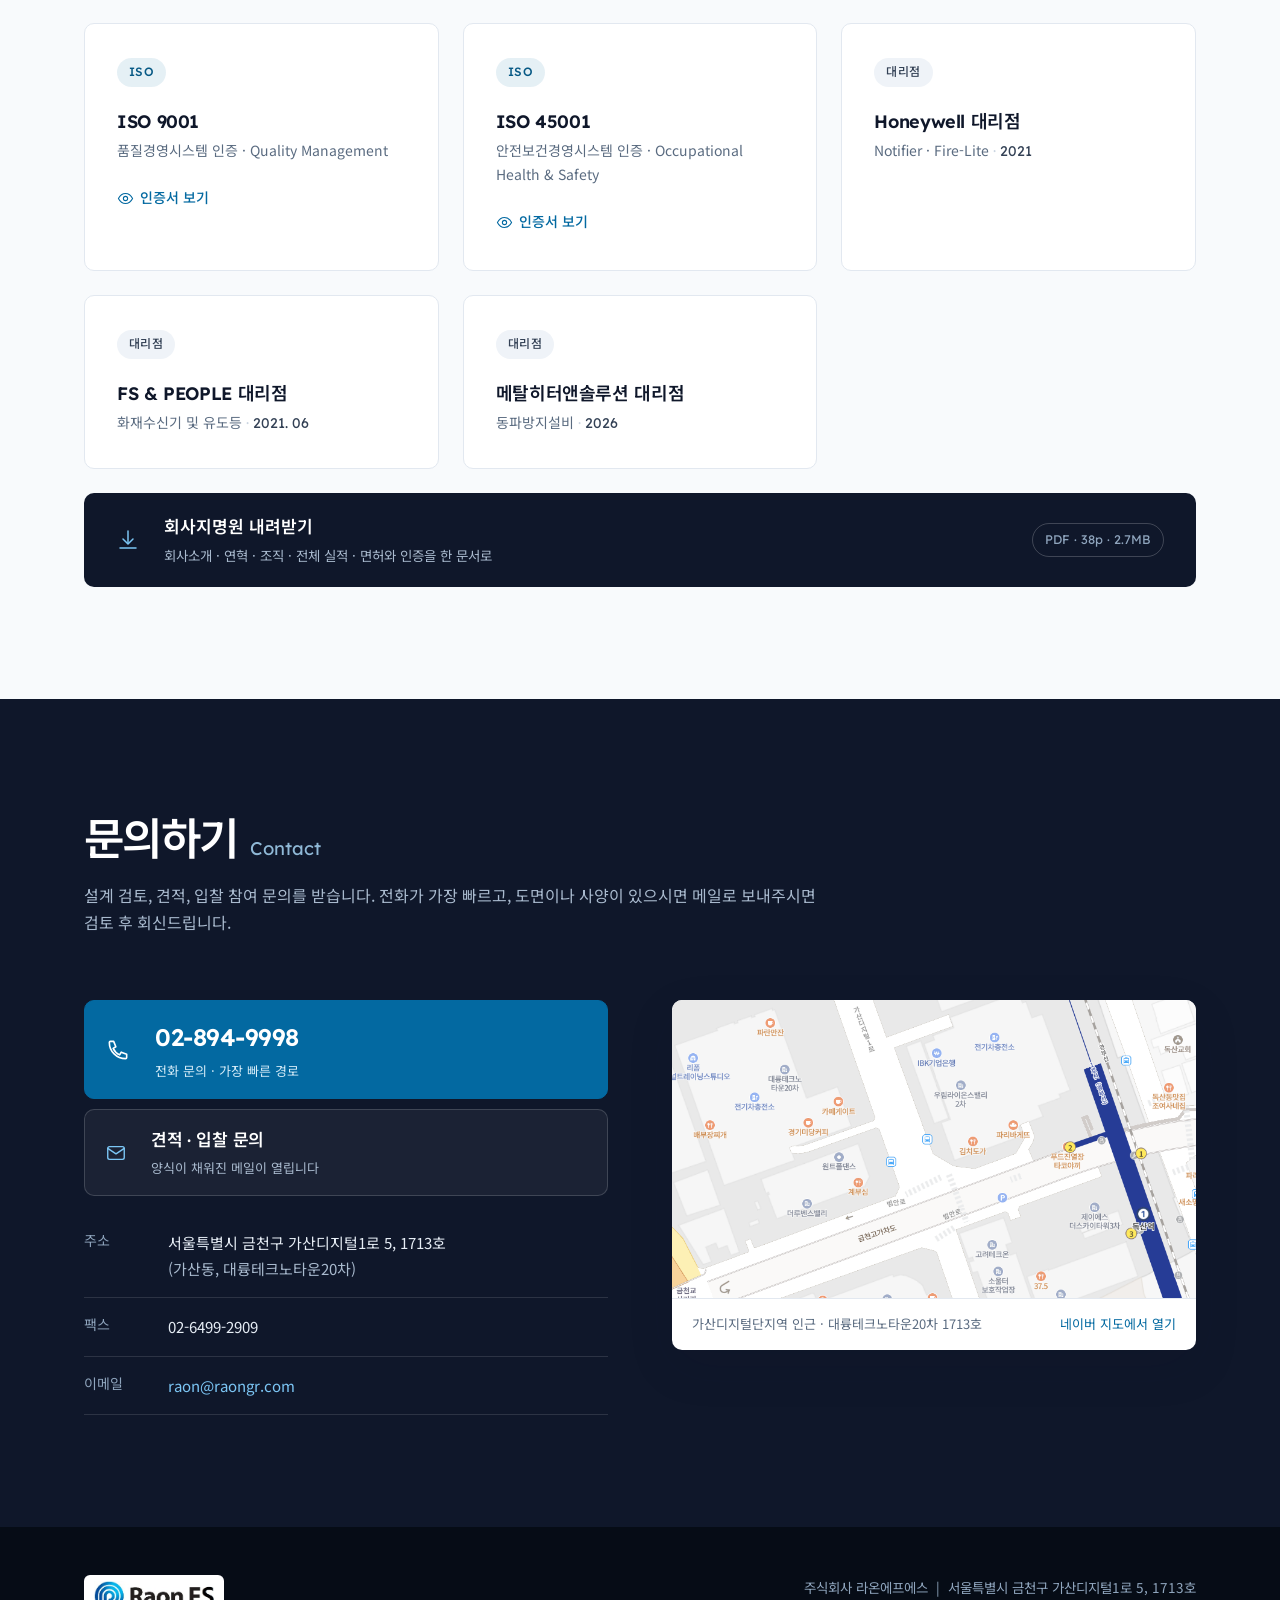
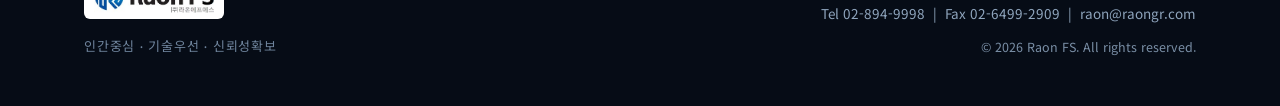
==== commit b0371f14: "시공사례 메뉴와 섹션 추가 사업실적 뒤에 별도 메뉴/섹션을 만들고, 현장 사진이 준비되기 전까지는 안내 문구를 표시. CSS 캐시 버전 갱신.  Co-Authored-By: Cla" ====
--- a/index.html
+++ b/index.html
@@ -35,7 +35,7 @@
 <!-- ?v= bumps the cached CSS/JS immediately on deploy — raise it (date+letter)
      whenever css/style.css or js/main.js changes, so visitors don't wait
      out the 24h cache in netlify.toml. -->
-<link rel="stylesheet" href="css/style.css?v=20261023a">
+<link rel="stylesheet" href="css/style.css?v=20261123a">
 
 <script type="application/ld+json">
 {
@@ -80,6 +80,7 @@
       <a href="#history">연혁</a>
       <a href="#organization">조직도</a>
       <a href="#works">사업실적</a>
+      <a href="#cases">시공사례</a>
       <a href="#systems">취급 시스템</a>
       <a href="#credentials">면허 · 인증</a>
       <a href="https://raonfstore.com/" target="_blank" rel="noopener">쇼핑몰</a>
@@ -387,6 +388,18 @@
     </div>
   </section>
 
+  <!-- CASES -->
+  <section class="section" id="cases">
+    <div class="container">
+      <header class="section-head reveal">
+        <h2 class="section-title">시공사례 <span class="en">Case Studies</span></h2>
+        <p class="section-desc">라온에프에스가 시공한 현장의 사진과 공사 내용을 소개합니다.</p>
+      </header>
+
+      <p class="cases-empty reveal">시공사례를 정리하고 있습니다. 현장 사진이 준비되는 대로 이곳에 업데이트합니다.</p>
+    </div>
+  </section>
+
   <!-- SYSTEMS -->
   <section class="section" id="systems">
     <div class="container">
--- a/css/style.css
+++ b/css/style.css
@@ -443,6 +443,14 @@
 }
 .works-count { font-size: 13px; color: var(--color-muted-fg); font-variant-numeric: tabular-nums; }
 #worksMore[hidden] { display: none; }
+
+/* ---------- Cases ---------- */
+.cases-empty {
+  padding: var(--space-5) var(--space-4); text-align: center;
+  font-size: 15px; color: var(--color-muted-fg);
+  background: var(--color-muted-bg); border: 1px dashed var(--color-border-strong);
+  border-radius: var(--radius-md);
+}
 
 /* ---------- Systems ---------- */
 .systems { display: grid; gap: var(--space-3); }
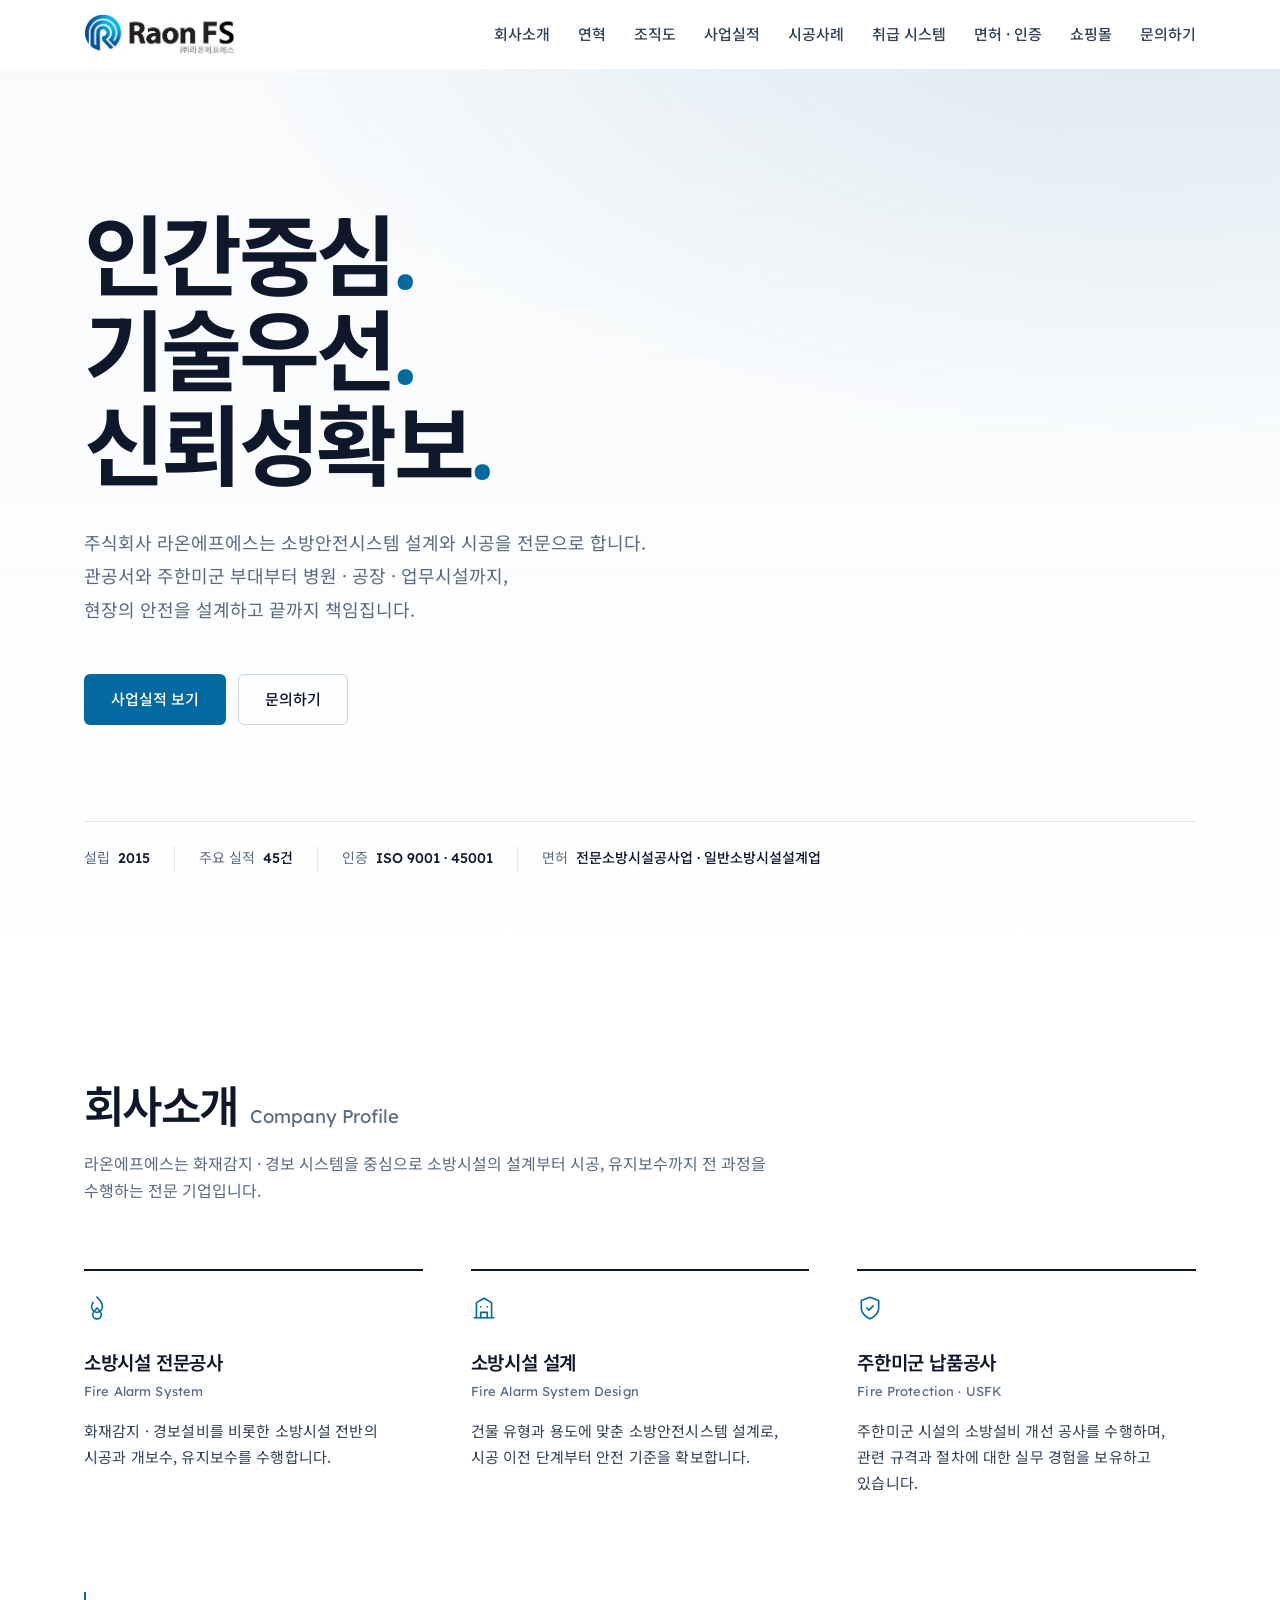
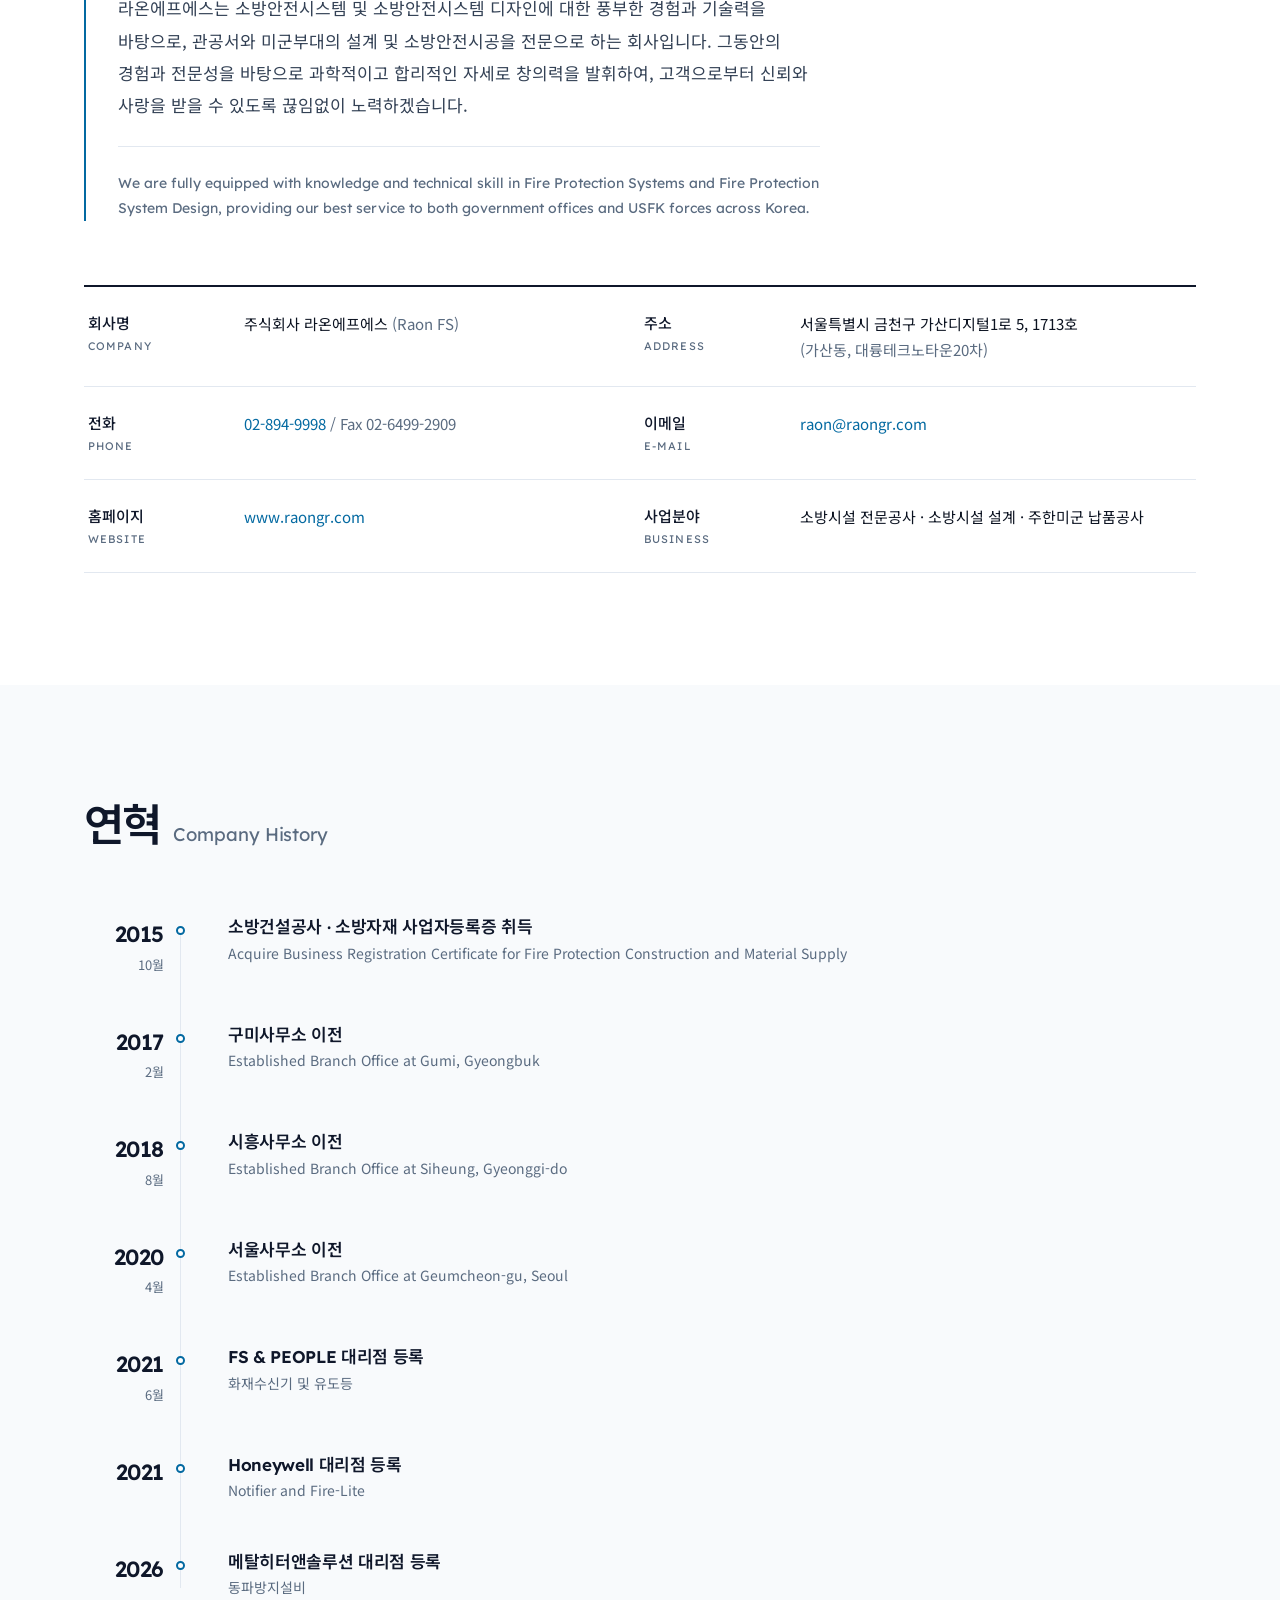
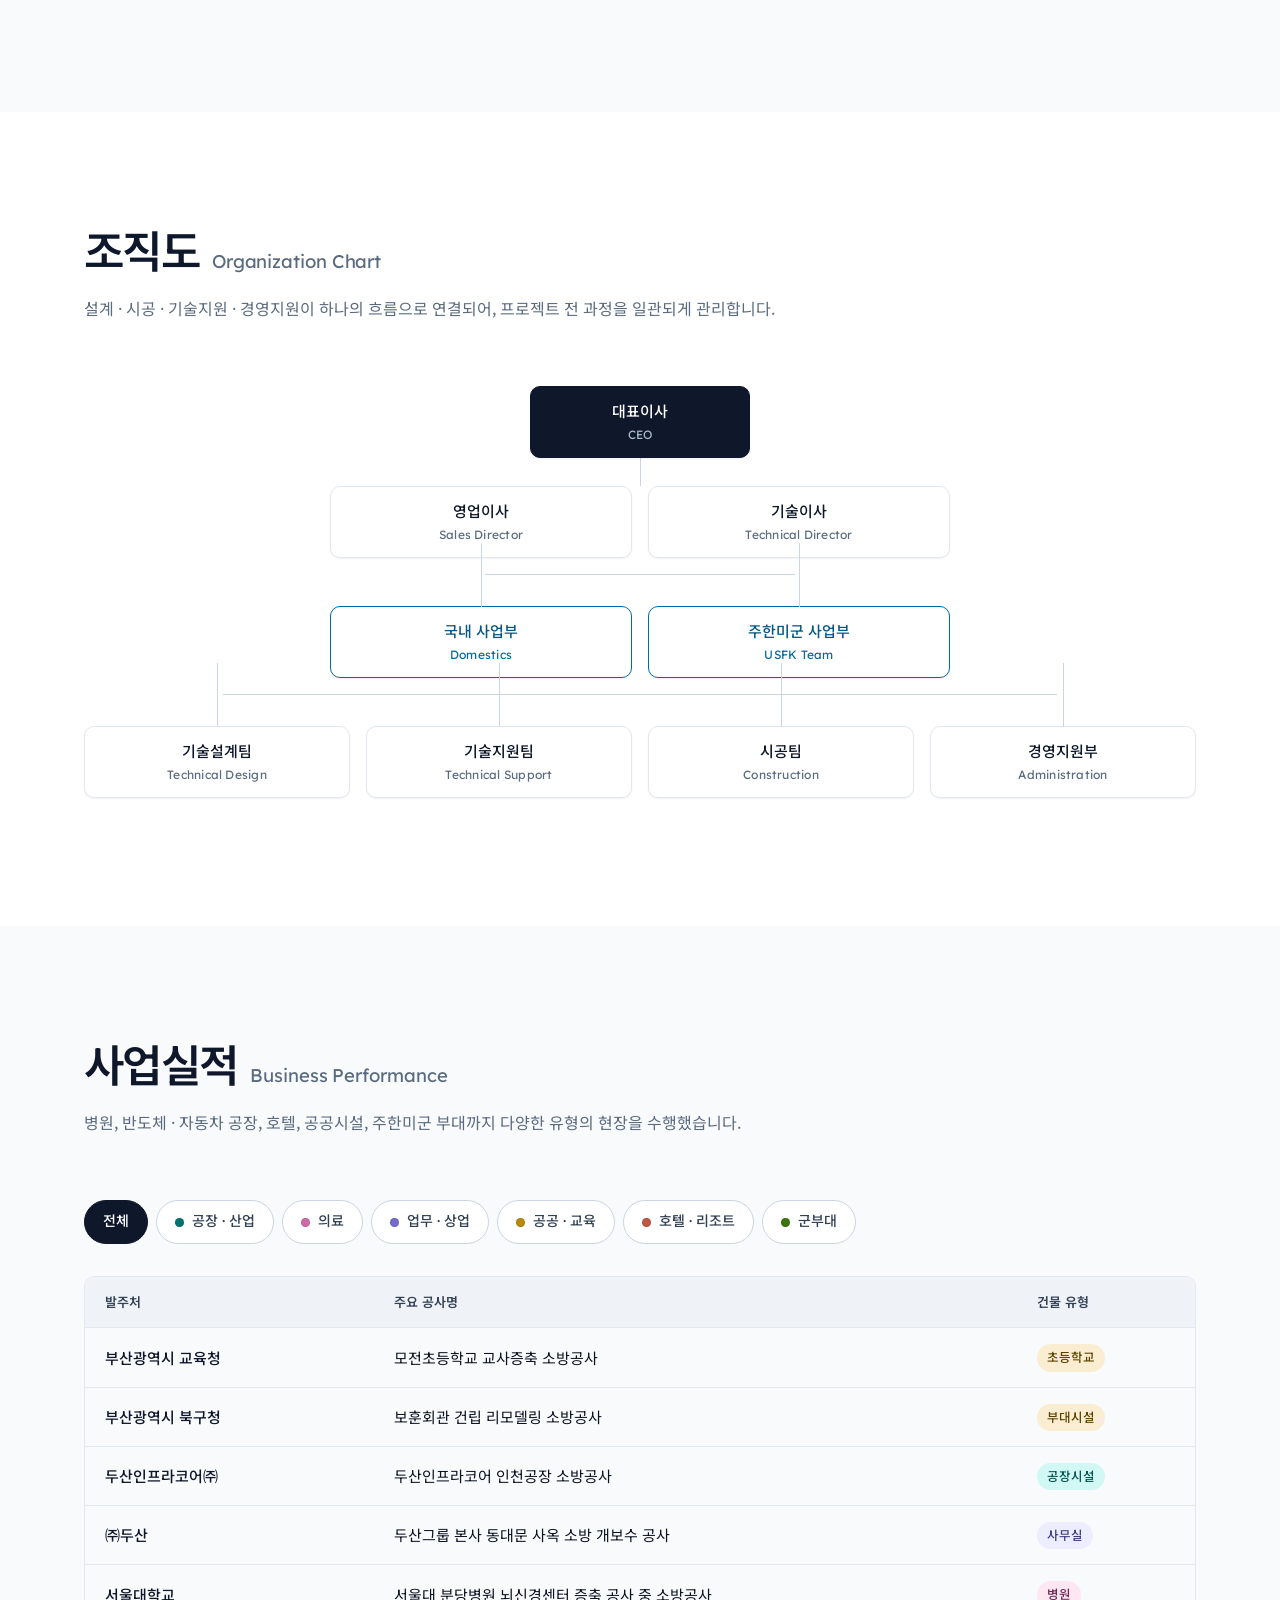
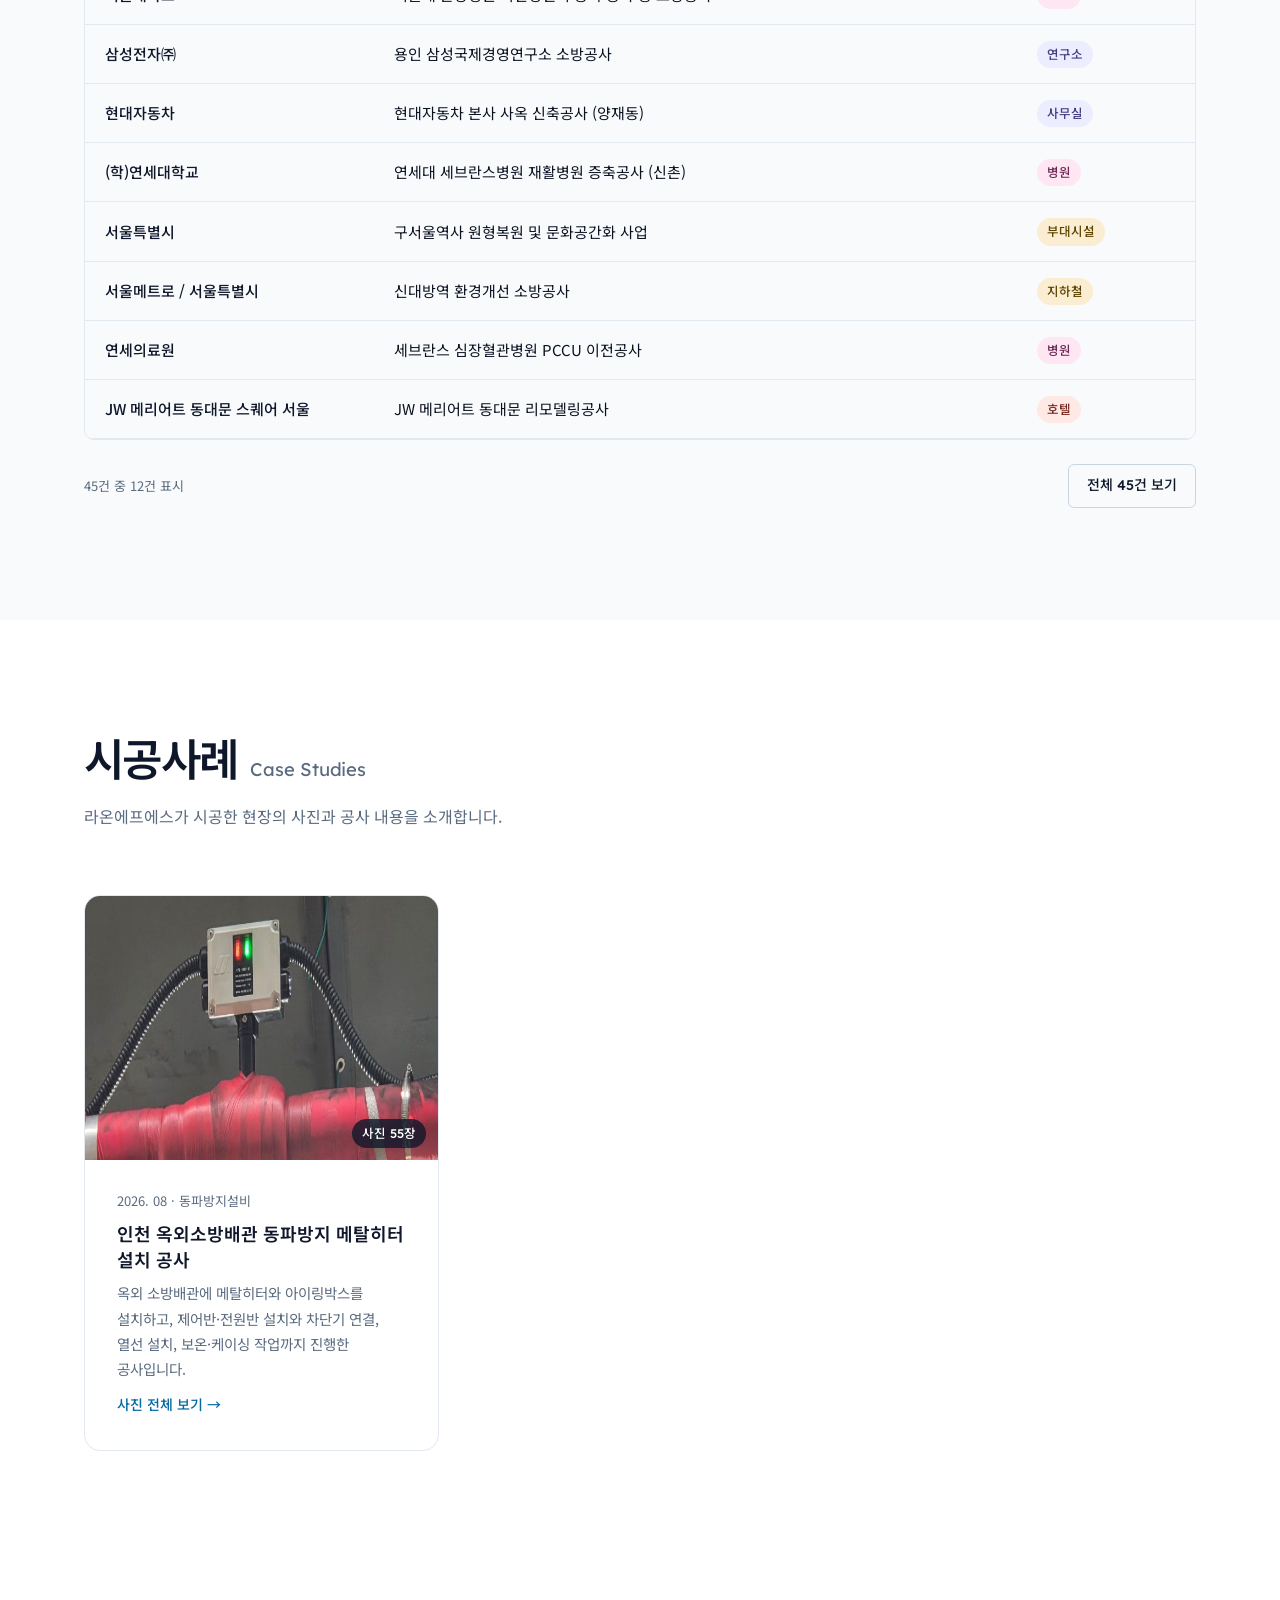
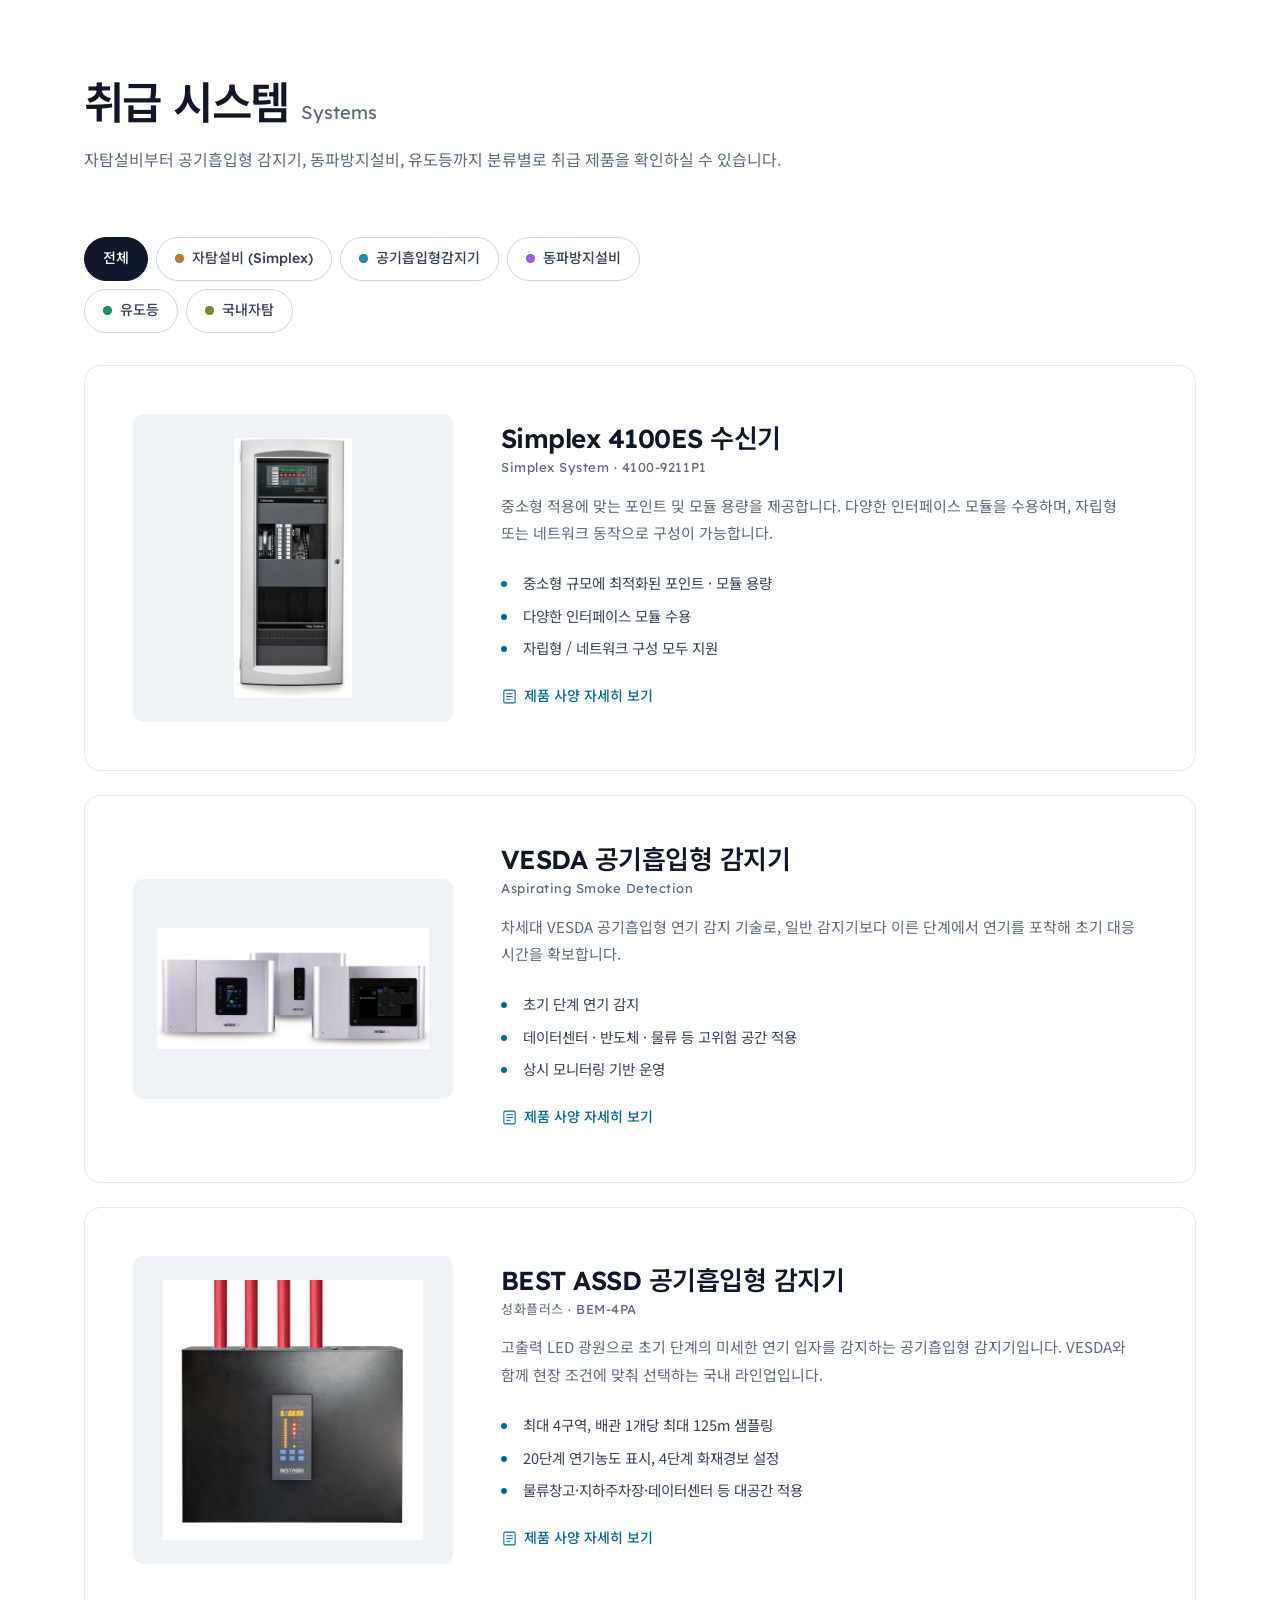
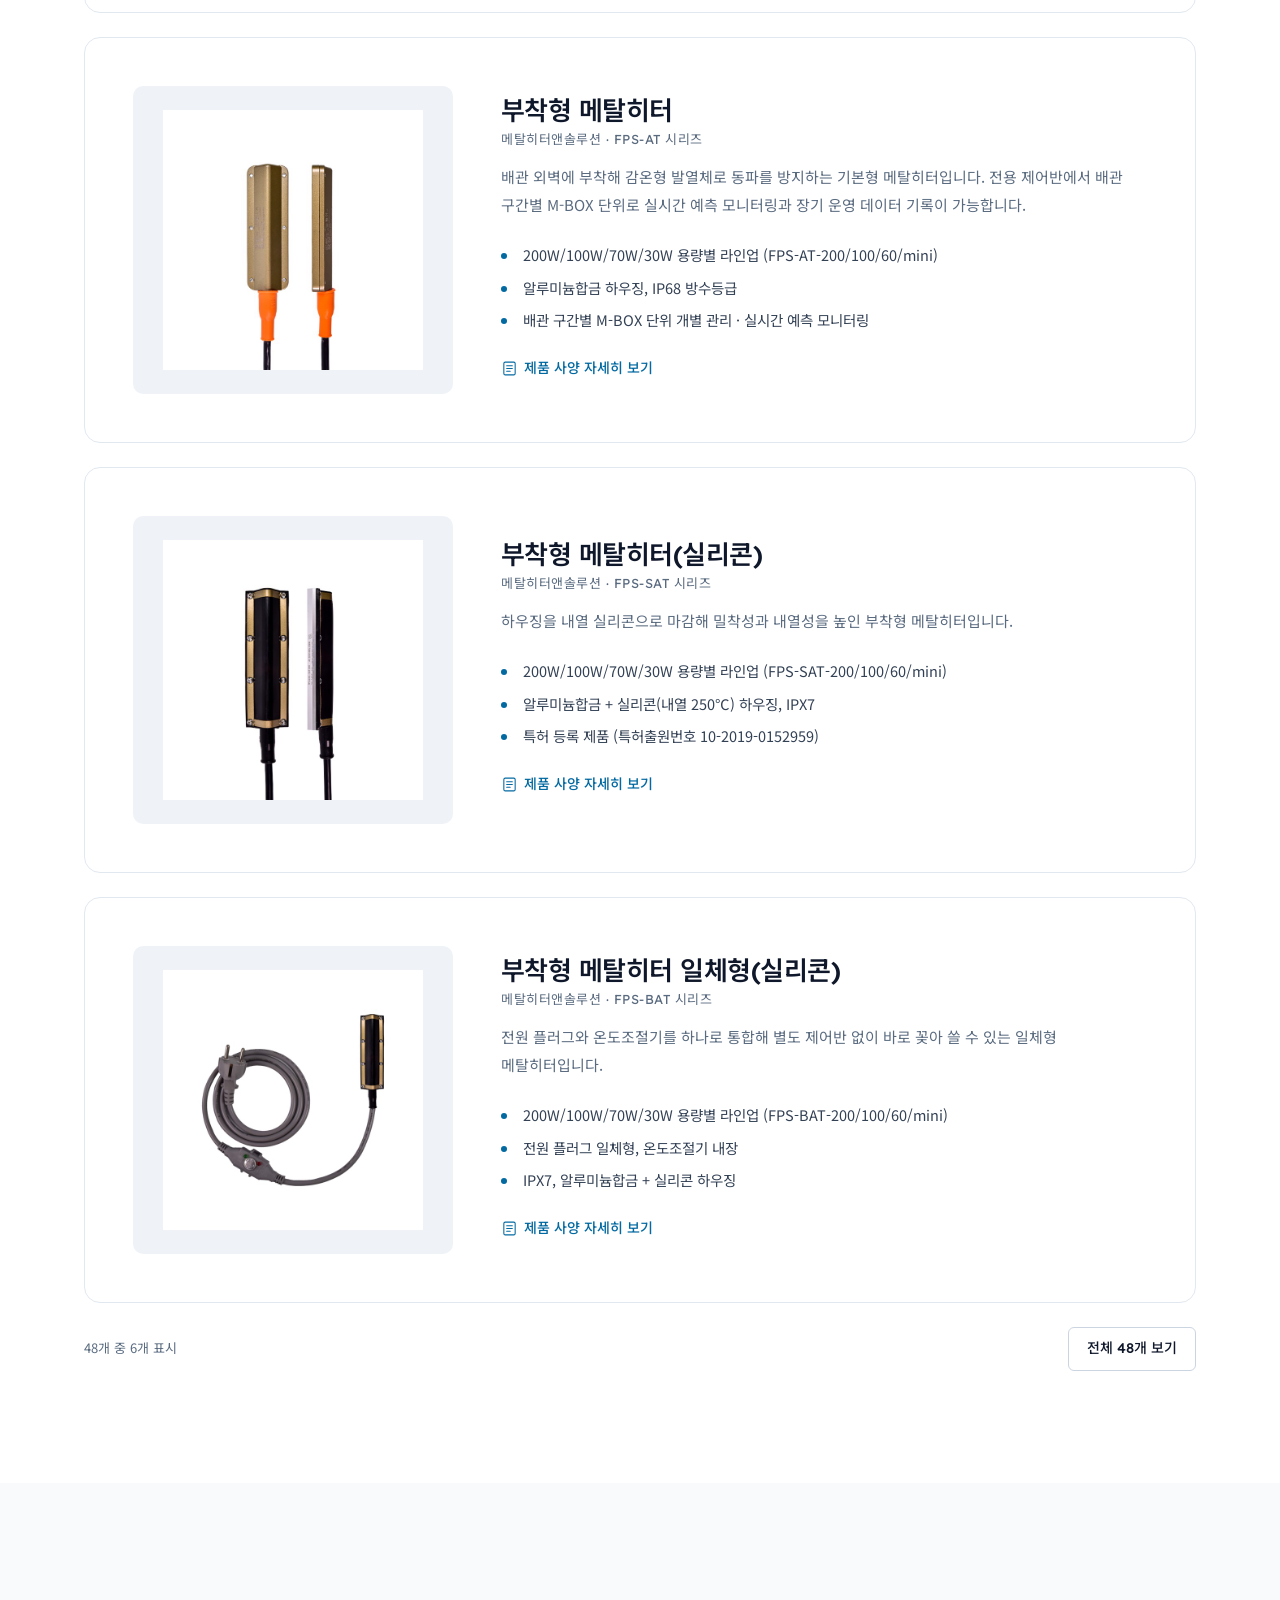
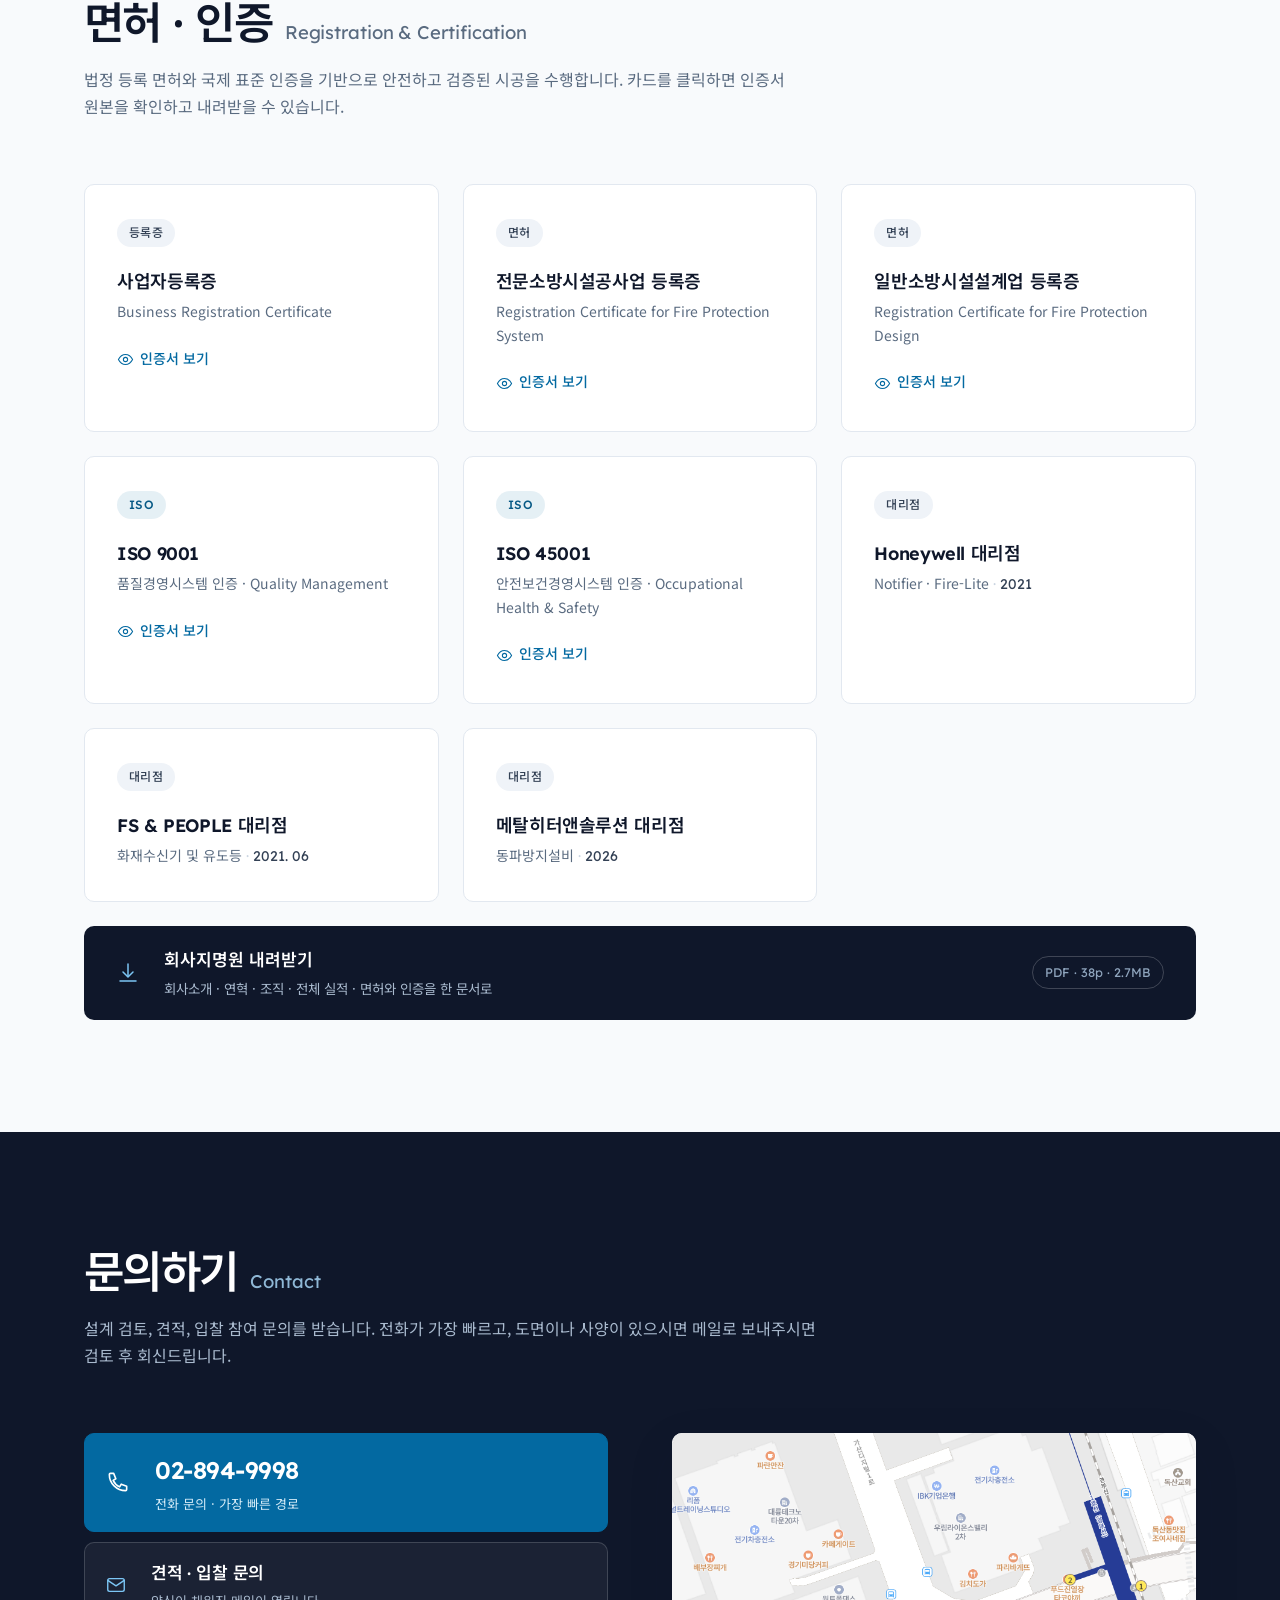
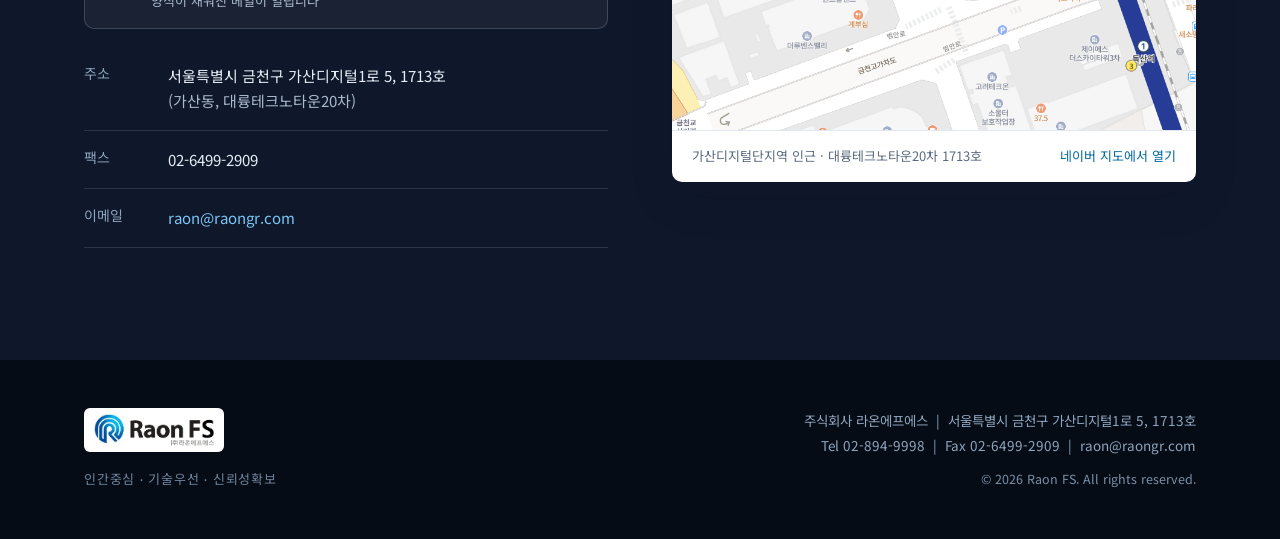
==== commit f89968c4: "시공사례에 인천 옥외소방배관 동파방지 메탈히터 설치 공사 추가 준공 사진철(xlsx)의 사진 55장을 EXIF 제거 후 등록. 카드에는 대표 사진 1장만 보이고, 클릭하면 장소별로" ====
--- a/index.html
+++ b/index.html
@@ -35,7 +35,7 @@
 <!-- ?v= bumps the cached CSS/JS immediately on deploy — raise it (date+letter)
      whenever css/style.css or js/main.js changes, so visitors don't wait
      out the 24h cache in netlify.toml. -->
-<link rel="stylesheet" href="css/style.css?v=20261123a">
+<link rel="stylesheet" href="css/style.css?v=20261123b">
 
 <script type="application/ld+json">
 {
@@ -396,7 +396,20 @@
         <p class="section-desc">라온에프에스가 시공한 현장의 사진과 공사 내용을 소개합니다.</p>
       </header>
 
-      <p class="cases-empty reveal">시공사례를 정리하고 있습니다. 현장 사진이 준비되는 대로 이곳에 업데이트합니다.</p>
+      <div class="cases">
+        <button class="case-card spec-open" type="button" data-spec="case-incheon-metalheater" data-title="인천 옥외소방배관 동파방지 메탈히터 설치 공사">
+          <span class="case-thumb">
+            <img src="assets/cases/incheon-metalheater/14.jpg" alt="인천 옥외소방배관 동파방지 메탈히터 설치 공사 준공 사진" width="643" height="863" loading="lazy" decoding="async">
+            <span class="case-count">사진 55장</span>
+          </span>
+          <span class="case-body">
+            <span class="case-meta">2026. 08 · 동파방지설비</span>
+            <strong class="case-title">인천 옥외소방배관 동파방지 메탈히터 설치 공사</strong>
+            <span class="case-desc">옥외 소방배관에 메탈히터와 아이링박스를 설치하고, 제어반·전원반 설치와 차단기 연결, 열선 설치, 보온·케이싱 작업까지 진행한 공사입니다.</span>
+            <span class="case-more">사진 전체 보기 →</span>
+          </span>
+        </button>
+      </div>
     </div>
   </section>
 
@@ -1363,6 +1376,271 @@
     <div class="spec-body" id="specBody"></div>
   </div>
 </div>
+
+<template id="case-incheon-metalheater" data-wide>
+  <div class="case-gallery">
+    <section class="case-group">
+      <h3>1정문 주차타워</h3>
+      <div class="case-grid">
+        <figure>
+          <img src="assets/cases/incheon-metalheater/01.jpg" alt="인천 옥외소방배관 동파방지 메탈히터 설치 공사 · 1정문 주차타워 · 메탈히터 제어반 설치" width="643" height="863" loading="lazy" decoding="async">
+          <figcaption>메탈히터 제어반 설치</figcaption>
+        </figure>
+        <figure>
+          <img src="assets/cases/incheon-metalheater/02.jpg" alt="인천 옥외소방배관 동파방지 메탈히터 설치 공사 · 1정문 주차타워 · 메탈히터 및 아이링박스 설치" width="643" height="863" loading="lazy" decoding="async">
+          <figcaption>메탈히터 및 아이링박스 설치</figcaption>
+        </figure>
+        <figure>
+          <img src="assets/cases/incheon-metalheater/03.jpg" alt="인천 옥외소방배관 동파방지 메탈히터 설치 공사 · 1정문 주차타워 · 메탈히터 및 아이링박스 설치" width="643" height="863" loading="lazy" decoding="async">
+          <figcaption>메탈히터 및 아이링박스 설치</figcaption>
+        </figure>
+        <figure>
+          <img src="assets/cases/incheon-metalheater/04.jpg" alt="인천 옥외소방배관 동파방지 메탈히터 설치 공사 · 1정문 주차타워 · 메탈히터 및 아이링박스 설치" width="643" height="863" loading="lazy" decoding="async">
+          <figcaption>메탈히터 및 아이링박스 설치</figcaption>
+        </figure>
+        <figure>
+          <img src="assets/cases/incheon-metalheater/05.jpg" alt="인천 옥외소방배관 동파방지 메탈히터 설치 공사 · 1정문 주차타워 · 메탈히터 및 아이링박스 설치" width="643" height="863" loading="lazy" decoding="async">
+          <figcaption>메탈히터 및 아이링박스 설치</figcaption>
+        </figure>
+        <figure>
+          <img src="assets/cases/incheon-metalheater/06.jpg" alt="인천 옥외소방배관 동파방지 메탈히터 설치 공사 · 1정문 주차타워 · 메탈히터 및 아이링박스 설치" width="643" height="864" loading="lazy" decoding="async">
+          <figcaption>메탈히터 및 아이링박스 설치</figcaption>
+        </figure>
+        <figure>
+          <img src="assets/cases/incheon-metalheater/07.jpg" alt="인천 옥외소방배관 동파방지 메탈히터 설치 공사 · 1정문 주차타워 · 메탈히터 및 아이링박스 설치" width="643" height="863" loading="lazy" decoding="async">
+          <figcaption>메탈히터 및 아이링박스 설치</figcaption>
+        </figure>
+        <figure>
+          <img src="assets/cases/incheon-metalheater/08.jpg" alt="인천 옥외소방배관 동파방지 메탈히터 설치 공사 · 1정문 주차타워 · 메탈히터 및 아이링박스 설치" width="643" height="863" loading="lazy" decoding="async">
+          <figcaption>메탈히터 및 아이링박스 설치</figcaption>
+        </figure>
+      </div>
+    </section>
+    <section class="case-group">
+      <h3>통합배선장</h3>
+      <div class="case-grid">
+        <figure>
+          <img src="assets/cases/incheon-metalheater/09.jpg" alt="인천 옥외소방배관 동파방지 메탈히터 설치 공사 · 통합배선장 · 메탈히터 제어반 설치" width="643" height="863" loading="lazy" decoding="async">
+          <figcaption>메탈히터 제어반 설치</figcaption>
+        </figure>
+        <figure>
+          <img src="assets/cases/incheon-metalheater/10.jpg" alt="인천 옥외소방배관 동파방지 메탈히터 설치 공사 · 통합배선장 · 메탈히터 및 아이링박스 설치" width="643" height="863" loading="lazy" decoding="async">
+          <figcaption>메탈히터 및 아이링박스 설치</figcaption>
+        </figure>
+        <figure>
+          <img src="assets/cases/incheon-metalheater/11.jpg" alt="인천 옥외소방배관 동파방지 메탈히터 설치 공사 · 통합배선장 · 메탈히터 및 아이링박스 설치" width="643" height="863" loading="lazy" decoding="async">
+          <figcaption>메탈히터 및 아이링박스 설치</figcaption>
+        </figure>
+        <figure>
+          <img src="assets/cases/incheon-metalheater/12.jpg" alt="인천 옥외소방배관 동파방지 메탈히터 설치 공사 · 통합배선장 · 메탈히터 및 아이링박스 설치" width="643" height="863" loading="lazy" decoding="async">
+          <figcaption>메탈히터 및 아이링박스 설치</figcaption>
+        </figure>
+        <figure>
+          <img src="assets/cases/incheon-metalheater/13.jpg" alt="인천 옥외소방배관 동파방지 메탈히터 설치 공사 · 통합배선장 · 메탈히터 및 아이링박스 설치" width="643" height="863" loading="lazy" decoding="async">
+          <figcaption>메탈히터 및 아이링박스 설치</figcaption>
+        </figure>
+        <figure>
+          <img src="assets/cases/incheon-metalheater/14.jpg" alt="인천 옥외소방배관 동파방지 메탈히터 설치 공사 · 통합배선장 · 메탈히터 및 아이링박스 설치" width="643" height="863" loading="lazy" decoding="async">
+          <figcaption>메탈히터 및 아이링박스 설치</figcaption>
+        </figure>
+        <figure>
+          <img src="assets/cases/incheon-metalheater/15.jpg" alt="인천 옥외소방배관 동파방지 메탈히터 설치 공사 · 통합배선장 · 메탈히터 및 아이링박스 설치" width="643" height="863" loading="lazy" decoding="async">
+          <figcaption>메탈히터 및 아이링박스 설치</figcaption>
+        </figure>
+        <figure>
+          <img src="assets/cases/incheon-metalheater/16.jpg" alt="인천 옥외소방배관 동파방지 메탈히터 설치 공사 · 통합배선장 · 메탈히터 및 아이링박스 설치" width="643" height="863" loading="lazy" decoding="async">
+          <figcaption>메탈히터 및 아이링박스 설치</figcaption>
+        </figure>
+      </div>
+    </section>
+    <section class="case-group">
+      <h3>건기조립공장 외곽</h3>
+      <div class="case-grid">
+        <figure>
+          <img src="assets/cases/incheon-metalheater/17.jpg" alt="인천 옥외소방배관 동파방지 메탈히터 설치 공사 · 건기조립공장 외곽 · 메탈히터 제어반 설치" width="643" height="863" loading="lazy" decoding="async">
+          <figcaption>메탈히터 제어반 설치</figcaption>
+        </figure>
+        <figure>
+          <img src="assets/cases/incheon-metalheater/18.jpg" alt="인천 옥외소방배관 동파방지 메탈히터 설치 공사 · 건기조립공장 외곽 · 메탈히터 및 아이링박스 설치" width="643" height="863" loading="lazy" decoding="async">
+          <figcaption>메탈히터 및 아이링박스 설치</figcaption>
+        </figure>
+        <figure>
+          <img src="assets/cases/incheon-metalheater/19.jpg" alt="인천 옥외소방배관 동파방지 메탈히터 설치 공사 · 건기조립공장 외곽 · 메탈히터 및 아이링박스 설치" width="643" height="863" loading="lazy" decoding="async">
+          <figcaption>메탈히터 및 아이링박스 설치</figcaption>
+        </figure>
+        <figure>
+          <img src="assets/cases/incheon-metalheater/20.jpg" alt="인천 옥외소방배관 동파방지 메탈히터 설치 공사 · 건기조립공장 외곽 · 메탈히터 및 아이링박스 설치" width="643" height="863" loading="lazy" decoding="async">
+          <figcaption>메탈히터 및 아이링박스 설치</figcaption>
+        </figure>
+        <figure>
+          <img src="assets/cases/incheon-metalheater/21.jpg" alt="인천 옥외소방배관 동파방지 메탈히터 설치 공사 · 건기조립공장 외곽 · 메탈히터 및 아이링박스 설치" width="643" height="863" loading="lazy" decoding="async">
+          <figcaption>메탈히터 및 아이링박스 설치</figcaption>
+        </figure>
+        <figure>
+          <img src="assets/cases/incheon-metalheater/22.jpg" alt="인천 옥외소방배관 동파방지 메탈히터 설치 공사 · 건기조립공장 외곽 · 메탈히터 및 아이링박스 설치" width="643" height="863" loading="lazy" decoding="async">
+          <figcaption>메탈히터 및 아이링박스 설치</figcaption>
+        </figure>
+        <figure>
+          <img src="assets/cases/incheon-metalheater/23.jpg" alt="인천 옥외소방배관 동파방지 메탈히터 설치 공사 · 건기조립공장 외곽 · 메탈히터 및 아이링박스 설치" width="643" height="863" loading="lazy" decoding="async">
+          <figcaption>메탈히터 및 아이링박스 설치</figcaption>
+        </figure>
+        <figure>
+          <img src="assets/cases/incheon-metalheater/24.jpg" alt="인천 옥외소방배관 동파방지 메탈히터 설치 공사 · 건기조립공장 외곽 · 메탈히터 및 아이링박스 설치" width="643" height="863" loading="lazy" decoding="async">
+          <figcaption>메탈히터 및 아이링박스 설치</figcaption>
+        </figure>
+        <figure>
+          <img src="assets/cases/incheon-metalheater/25.jpg" alt="인천 옥외소방배관 동파방지 메탈히터 설치 공사 · 건기조립공장 외곽 · 메탈히터 및 아이링박스 설치" width="643" height="863" loading="lazy" decoding="async">
+          <figcaption>메탈히터 및 아이링박스 설치</figcaption>
+        </figure>
+        <figure>
+          <img src="assets/cases/incheon-metalheater/26.jpg" alt="인천 옥외소방배관 동파방지 메탈히터 설치 공사 · 건기조립공장 외곽 · 메탈히터 및 아이링박스 설치" width="643" height="863" loading="lazy" decoding="async">
+          <figcaption>메탈히터 및 아이링박스 설치</figcaption>
+        </figure>
+        <figure>
+          <img src="assets/cases/incheon-metalheater/27.jpg" alt="인천 옥외소방배관 동파방지 메탈히터 설치 공사 · 건기조립공장 외곽 · 메탈히터 및 아이링박스 설치" width="643" height="863" loading="lazy" decoding="async">
+          <figcaption>메탈히터 및 아이링박스 설치</figcaption>
+        </figure>
+        <figure>
+          <img src="assets/cases/incheon-metalheater/28.jpg" alt="인천 옥외소방배관 동파방지 메탈히터 설치 공사 · 건기조립공장 외곽 · 메탈히터 및 아이링박스 설치" width="643" height="863" loading="lazy" decoding="async">
+          <figcaption>메탈히터 및 아이링박스 설치</figcaption>
+        </figure>
+      </div>
+    </section>
+    <section class="case-group">
+      <h3>건기시작가공샾 뒤편</h3>
+      <div class="case-grid">
+        <figure>
+          <img src="assets/cases/incheon-metalheater/29.jpg" alt="인천 옥외소방배관 동파방지 메탈히터 설치 공사 · 건기시작가공샾 뒤편 · 메탈히터 제어반 설치" width="643" height="863" loading="lazy" decoding="async">
+          <figcaption>메탈히터 제어반 설치</figcaption>
+        </figure>
+        <figure>
+          <img src="assets/cases/incheon-metalheater/30.jpg" alt="인천 옥외소방배관 동파방지 메탈히터 설치 공사 · 건기시작가공샾 뒤편 · 메탈히터 및 아이링박스 설치" width="643" height="863" loading="lazy" decoding="async">
+          <figcaption>메탈히터 및 아이링박스 설치</figcaption>
+        </figure>
+        <figure>
+          <img src="assets/cases/incheon-metalheater/31.jpg" alt="인천 옥외소방배관 동파방지 메탈히터 설치 공사 · 건기시작가공샾 뒤편 · 메탈히터 및 아이링박스 설치" width="643" height="863" loading="lazy" decoding="async">
+          <figcaption>메탈히터 및 아이링박스 설치</figcaption>
+        </figure>
+        <figure>
+          <img src="assets/cases/incheon-metalheater/32.jpg" alt="인천 옥외소방배관 동파방지 메탈히터 설치 공사 · 건기시작가공샾 뒤편 · 메탈히터 및 아이링박스 설치" width="643" height="863" loading="lazy" decoding="async">
+          <figcaption>메탈히터 및 아이링박스 설치</figcaption>
+        </figure>
+        <figure>
+          <img src="assets/cases/incheon-metalheater/33.jpg" alt="인천 옥외소방배관 동파방지 메탈히터 설치 공사 · 건기시작가공샾 뒤편 · 메탈히터 및 아이링박스 설치" width="643" height="863" loading="lazy" decoding="async">
+          <figcaption>메탈히터 및 아이링박스 설치</figcaption>
+        </figure>
+        <figure>
+          <img src="assets/cases/incheon-metalheater/34.jpg" alt="인천 옥외소방배관 동파방지 메탈히터 설치 공사 · 건기시작가공샾 뒤편 · 메탈히터 및 아이링박스 설치" width="643" height="863" loading="lazy" decoding="async">
+          <figcaption>메탈히터 및 아이링박스 설치</figcaption>
+        </figure>
+        <figure>
+          <img src="assets/cases/incheon-metalheater/35.jpg" alt="인천 옥외소방배관 동파방지 메탈히터 설치 공사 · 건기시작가공샾 뒤편 · 메탈히터 및 아이링박스 설치" width="643" height="863" loading="lazy" decoding="async">
+          <figcaption>메탈히터 및 아이링박스 설치</figcaption>
+        </figure>
+        <figure>
+          <img src="assets/cases/incheon-metalheater/36.jpg" alt="인천 옥외소방배관 동파방지 메탈히터 설치 공사 · 건기시작가공샾 뒤편 · 메탈히터 및 아이링박스 설치" width="643" height="863" loading="lazy" decoding="async">
+          <figcaption>메탈히터 및 아이링박스 설치</figcaption>
+        </figure>
+      </div>
+    </section>
+    <section class="case-group">
+      <h3>2공압실 옥상</h3>
+      <div class="case-grid">
+        <figure>
+          <img src="assets/cases/incheon-metalheater/37.jpg" alt="인천 옥외소방배관 동파방지 메탈히터 설치 공사 · 2공압실 옥상 · 메탈히터 제어반 설치" width="643" height="863" loading="lazy" decoding="async">
+          <figcaption>메탈히터 제어반 설치</figcaption>
+        </figure>
+        <figure>
+          <img src="assets/cases/incheon-metalheater/38.jpg" alt="인천 옥외소방배관 동파방지 메탈히터 설치 공사 · 2공압실 옥상 · 메탈히터 및 아이링박스 설치" width="643" height="863" loading="lazy" decoding="async">
+          <figcaption>메탈히터 및 아이링박스 설치</figcaption>
+        </figure>
+        <figure>
+          <img src="assets/cases/incheon-metalheater/39.jpg" alt="인천 옥외소방배관 동파방지 메탈히터 설치 공사 · 2공압실 옥상 · 메탈히터 및 아이링박스 설치" width="643" height="863" loading="lazy" decoding="async">
+          <figcaption>메탈히터 및 아이링박스 설치</figcaption>
+        </figure>
+        <figure>
+          <img src="assets/cases/incheon-metalheater/40.jpg" alt="인천 옥외소방배관 동파방지 메탈히터 설치 공사 · 2공압실 옥상 · 메탈히터 및 아이링박스 설치" width="643" height="863" loading="lazy" decoding="async">
+          <figcaption>메탈히터 및 아이링박스 설치</figcaption>
+        </figure>
+        <figure>
+          <img src="assets/cases/incheon-metalheater/41.jpg" alt="인천 옥외소방배관 동파방지 메탈히터 설치 공사 · 2공압실 옥상 · 메탈히터 및 아이링박스 설치" width="643" height="863" loading="lazy" decoding="async">
+          <figcaption>메탈히터 및 아이링박스 설치</figcaption>
+        </figure>
+        <figure>
+          <img src="assets/cases/incheon-metalheater/42.jpg" alt="인천 옥외소방배관 동파방지 메탈히터 설치 공사 · 2공압실 옥상 · 메탈히터 및 아이링박스 설치" width="643" height="863" loading="lazy" decoding="async">
+          <figcaption>메탈히터 및 아이링박스 설치</figcaption>
+        </figure>
+        <figure>
+          <img src="assets/cases/incheon-metalheater/43.jpg" alt="인천 옥외소방배관 동파방지 메탈히터 설치 공사 · 2공압실 옥상 · 메탈히터 차단기 연결" width="643" height="863" loading="lazy" decoding="async">
+          <figcaption>메탈히터 차단기 연결</figcaption>
+        </figure>
+      </div>
+    </section>
+    <section class="case-group">
+      <h3>기숙사 외곽</h3>
+      <div class="case-grid">
+        <figure>
+          <img src="assets/cases/incheon-metalheater/44.jpg" alt="인천 옥외소방배관 동파방지 메탈히터 설치 공사 · 기숙사 외곽 · 메탈히터 전원반 설치" width="643" height="863" loading="lazy" decoding="async">
+          <figcaption>메탈히터 전원반 설치</figcaption>
+        </figure>
+        <figure>
+          <img src="assets/cases/incheon-metalheater/45.jpg" alt="인천 옥외소방배관 동파방지 메탈히터 설치 공사 · 기숙사 외곽 · 분전반 차단기 연결 및 태그 표시" width="643" height="863" loading="lazy" decoding="async">
+          <figcaption>분전반 차단기 연결 및 태그 표시</figcaption>
+        </figure>
+        <figure>
+          <img src="assets/cases/incheon-metalheater/46.jpg" alt="인천 옥외소방배관 동파방지 메탈히터 설치 공사 · 기숙사 외곽 · 메탈히터 및 아이링박스 설치" width="643" height="863" loading="lazy" decoding="async">
+          <figcaption>메탈히터 및 아이링박스 설치</figcaption>
+        </figure>
+        <figure>
+          <img src="assets/cases/incheon-metalheater/47.jpg" alt="인천 옥외소방배관 동파방지 메탈히터 설치 공사 · 기숙사 외곽 · 메탈히터 및 아이링박스 설치" width="643" height="863" loading="lazy" decoding="async">
+          <figcaption>메탈히터 및 아이링박스 설치</figcaption>
+        </figure>
+      </div>
+    </section>
+    <section class="case-group">
+      <h3>해안가 캐스코드 사무실 외곽</h3>
+      <div class="case-grid">
+        <figure>
+          <img src="assets/cases/incheon-metalheater/48.jpg" alt="인천 옥외소방배관 동파방지 메탈히터 설치 공사 · 해안가 캐스코드 사무실 외곽 · 메탈히터 전원반 설치" width="643" height="863" loading="lazy" decoding="async">
+          <figcaption>메탈히터 전원반 설치</figcaption>
+        </figure>
+        <figure>
+          <img src="assets/cases/incheon-metalheater/49.jpg" alt="인천 옥외소방배관 동파방지 메탈히터 설치 공사 · 해안가 캐스코드 사무실 외곽 · 전원반 차단기 연결 및 태그 표시" width="643" height="863" loading="lazy" decoding="async">
+          <figcaption>전원반 차단기 연결 및 태그 표시</figcaption>
+        </figure>
+        <figure>
+          <img src="assets/cases/incheon-metalheater/50.jpg" alt="인천 옥외소방배관 동파방지 메탈히터 설치 공사 · 해안가 캐스코드 사무실 외곽 · 메탈히터 및 아이링박스 설치" width="643" height="863" loading="lazy" decoding="async">
+          <figcaption>메탈히터 및 아이링박스 설치</figcaption>
+        </figure>
+        <figure>
+          <img src="assets/cases/incheon-metalheater/51.jpg" alt="인천 옥외소방배관 동파방지 메탈히터 설치 공사 · 해안가 캐스코드 사무실 외곽 · 케이싱 작업" width="643" height="863" loading="lazy" decoding="async">
+          <figcaption>케이싱 작업</figcaption>
+        </figure>
+      </div>
+    </section>
+    <section class="case-group">
+      <h3>위험물저장소 외곽</h3>
+      <div class="case-grid">
+        <figure>
+          <img src="assets/cases/incheon-metalheater/52.jpg" alt="인천 옥외소방배관 동파방지 메탈히터 설치 공사 · 위험물저장소 외곽 · 열선 설치" width="643" height="863" loading="lazy" decoding="async">
+          <figcaption>열선 설치</figcaption>
+        </figure>
+        <figure>
+          <img src="assets/cases/incheon-metalheater/53.jpg" alt="인천 옥외소방배관 동파방지 메탈히터 설치 공사 · 위험물저장소 외곽 · 열선 설치" width="643" height="863" loading="lazy" decoding="async">
+          <figcaption>열선 설치</figcaption>
+        </figure>
+        <figure>
+          <img src="assets/cases/incheon-metalheater/54.jpg" alt="인천 옥외소방배관 동파방지 메탈히터 설치 공사 · 위험물저장소 외곽 · 보온 작업" width="863" height="645" loading="lazy" decoding="async">
+          <figcaption>보온 작업</figcaption>
+        </figure>
+        <figure>
+          <img src="assets/cases/incheon-metalheater/55.jpg" alt="인천 옥외소방배관 동파방지 메탈히터 설치 공사 · 위험물저장소 외곽 · 보온 작업" width="643" height="863" loading="lazy" decoding="async">
+          <figcaption>보온 작업</figcaption>
+        </figure>
+      </div>
+    </section>
+  </div>
+</template>
 
 <template id="spec-sp-gr10-1000">
   <div class="spec-sheet">
@@ -2543,6 +2821,6 @@
   </div>
 </footer>
 
-<script src="js/main.js?v=20261002b"></script>
+<script src="js/main.js?v=20261123b"></script>
 </body>
 </html>
--- a/css/style.css
+++ b/css/style.css
@@ -445,12 +445,40 @@
 #worksMore[hidden] { display: none; }
 
 /* ---------- Cases ---------- */
-.cases-empty {
-  padding: var(--space-5) var(--space-4); text-align: center;
-  font-size: 15px; color: var(--color-muted-fg);
-  background: var(--color-muted-bg); border: 1px dashed var(--color-border-strong);
-  border-radius: var(--radius-md);
-}
+.cases { display: grid; grid-template-columns: repeat(auto-fill, minmax(300px, 1fr)); gap: var(--space-3); }
+.cases .case-card {
+  display: flex; flex-direction: column; align-items: stretch;
+  margin: 0; padding: 0; text-align: left; cursor: pointer;
+  font: inherit; color: var(--color-primary); background: #fff;
+  border: 1px solid var(--color-border); border-radius: var(--radius-lg); overflow: hidden;
+  transition: border-color .2s var(--ease), box-shadow .2s var(--ease);
+}
+.cases .case-card:hover { border-color: var(--color-accent); box-shadow: var(--shadow-md); }
+.case-thumb { position: relative; display: block; aspect-ratio: 4 / 3; background: var(--color-muted-bg); overflow: hidden; }
+.case-thumb img { display: block; width: 100%; height: 100%; object-fit: cover; object-position: 50% 40%; }
+.case-count {
+  position: absolute; right: 12px; bottom: 12px; padding: 4px 10px; border-radius: 999px;
+  background: rgba(15, 23, 42, .78); color: #fff;
+  font-family: var(--font-sans); font-size: 12.5px; font-weight: 500;
+}
+.case-body { display: flex; flex-direction: column; gap: 8px; padding: var(--space-3) var(--space-4) var(--space-4); }
+.case-meta { font-size: 13px; color: var(--color-muted-fg); font-variant-numeric: tabular-nums; }
+.case-title { font-size: 1.125rem; line-height: 1.45; font-weight: 600; color: var(--color-primary); }
+.case-desc { font-size: 14.5px; line-height: 1.75; color: var(--color-muted-fg); }
+.case-more { margin-top: 4px; font-family: var(--font-sans); font-size: 14px; font-weight: 500; color: var(--color-accent); }
+.cases .case-card:hover .case-more { color: var(--color-accent-strong); }
+
+.lightbox-panel-spec.lightbox-panel-wide { width: min(1040px, 100%); }
+.case-group + .case-group { margin-top: var(--space-4); }
+.case-group h3 {
+  margin-bottom: 10px; padding-bottom: 8px; font-size: 1rem; color: var(--color-primary);
+  border-bottom: 1px solid var(--color-border);
+}
+.case-grid { display: grid; grid-template-columns: repeat(3, minmax(0, 1fr)); gap: 12px; align-items: start; }
+.case-grid figure { margin: 0; }
+.case-grid img { display: block; width: 100%; height: auto; border-radius: var(--radius-sm); background: var(--color-muted-bg); }
+.case-grid figcaption { margin-top: 6px; font-size: 13px; line-height: 1.5; color: var(--color-muted-fg); }
+@media (max-width: 640px) { .case-grid { grid-template-columns: repeat(2, minmax(0, 1fr)); } }
 
 /* ---------- Systems ---------- */
 .systems { display: grid; gap: var(--space-3); }
@@ -839,7 +867,7 @@
 /* 회사지명원 is routinely printed or saved as PDF — the full record has to survive it. */
 @media print {
   .site-header, .nav-toggle, .filters, .hero-actions,
-  .works-foot, .cert-open, .spec-open, .skip-link, .lightbox,
+  .works-foot, .cert-open, .spec-open:not(.case-card), .skip-link, .lightbox,
   .callbar, .nav-backdrop { display: none !important; }
 
   .js .reveal { opacity: 1 !important; transform: none !important; }
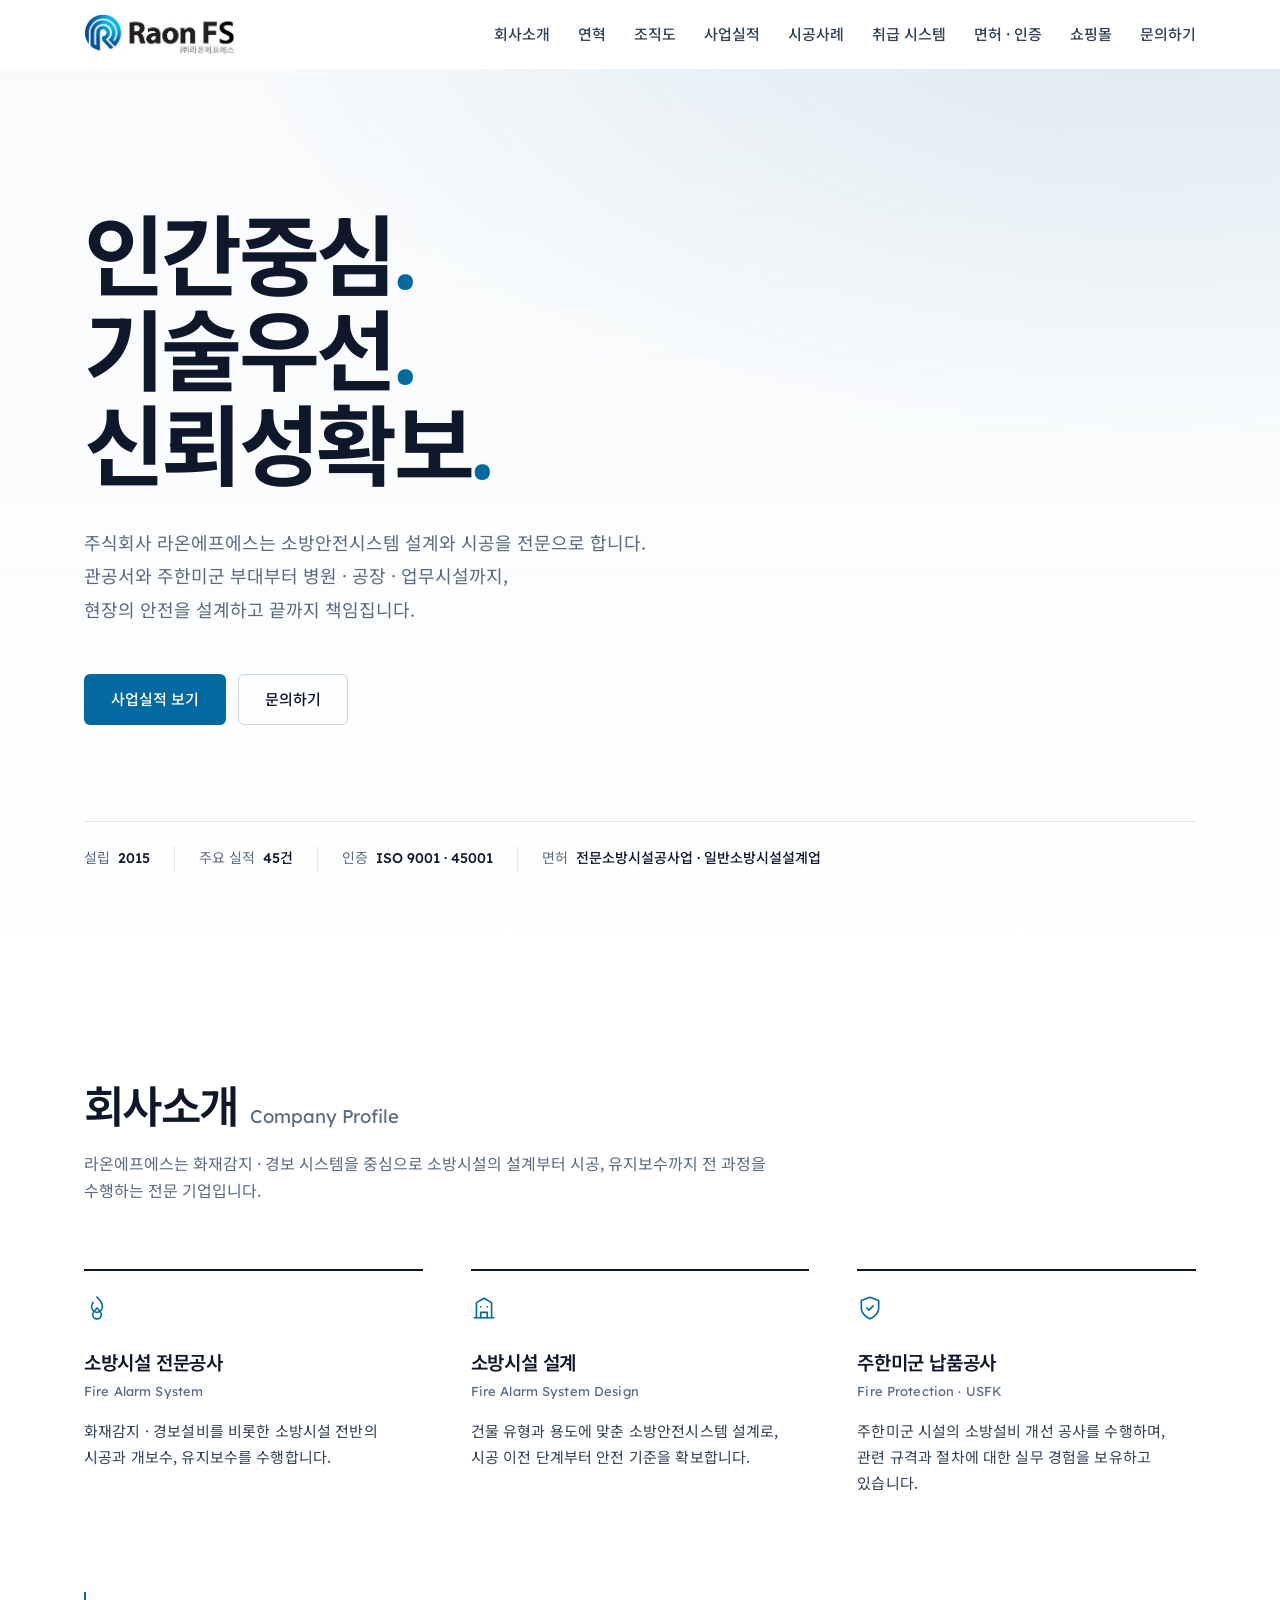
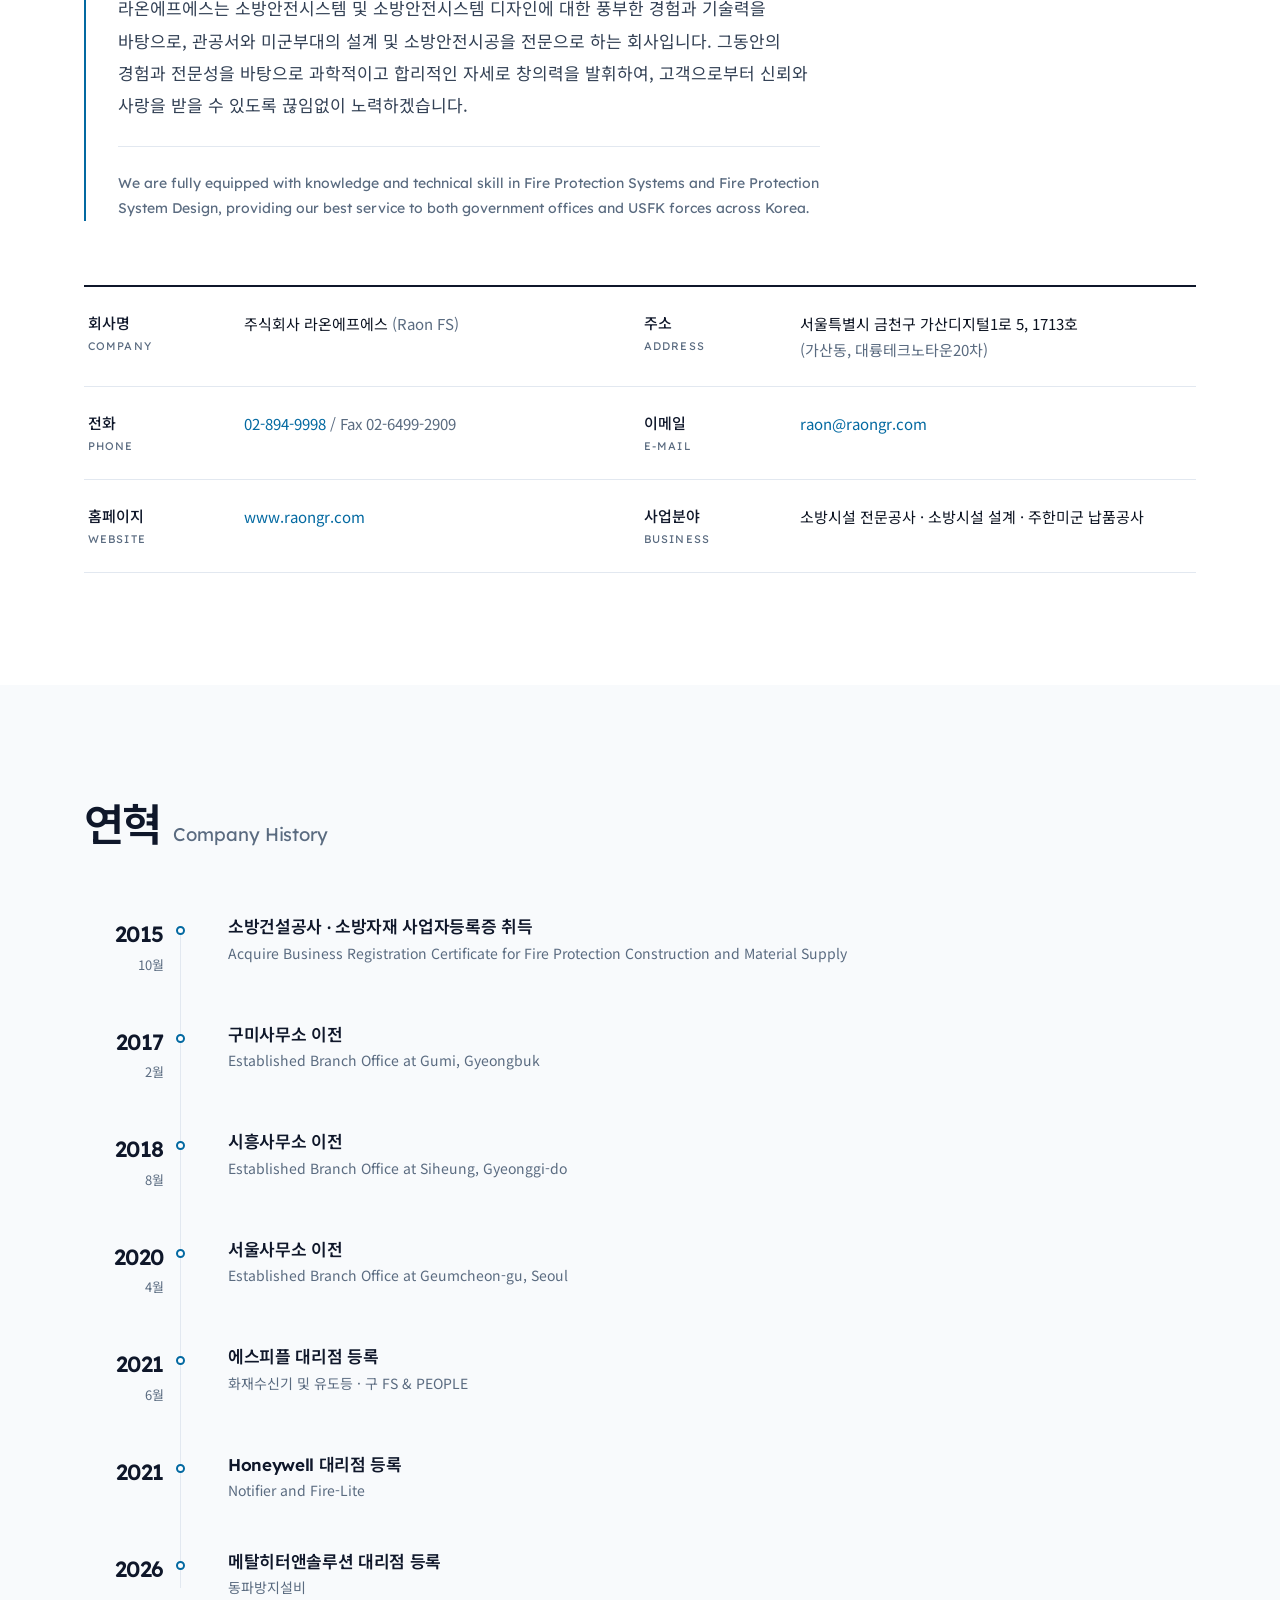
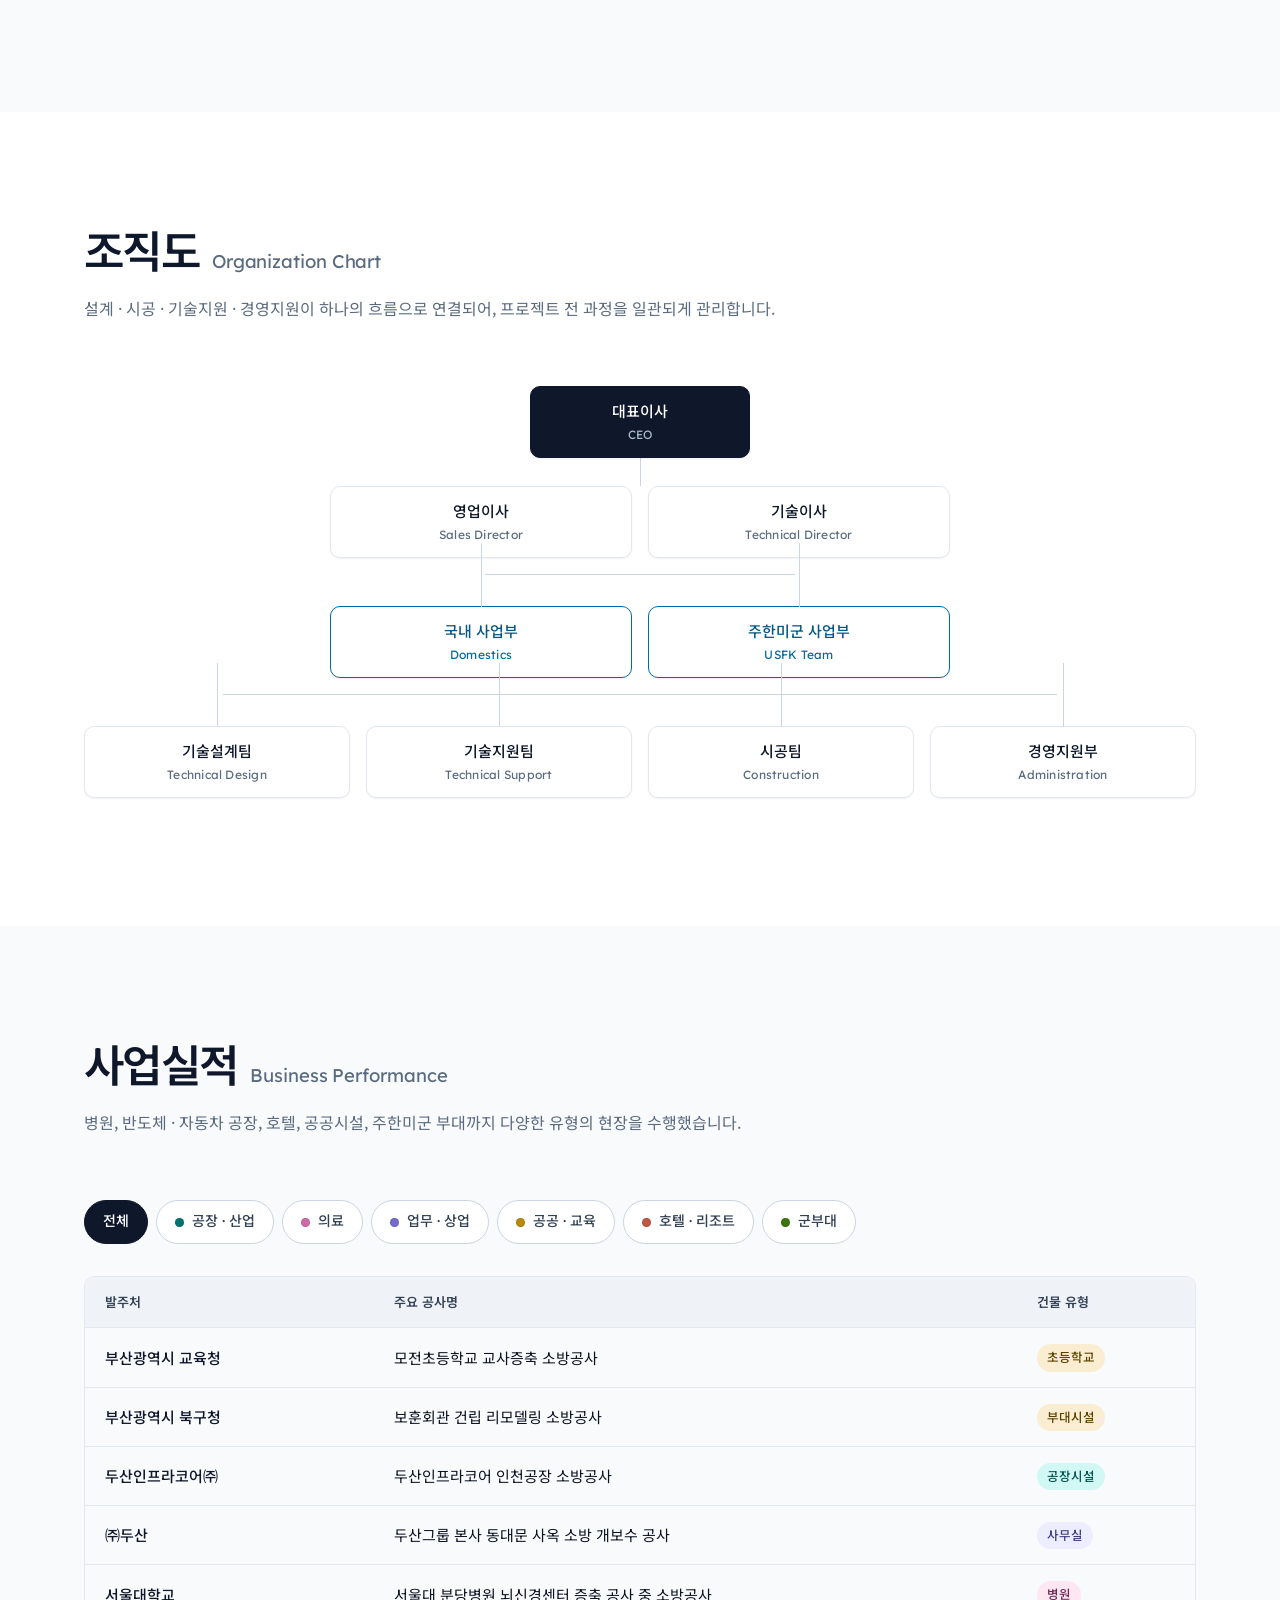
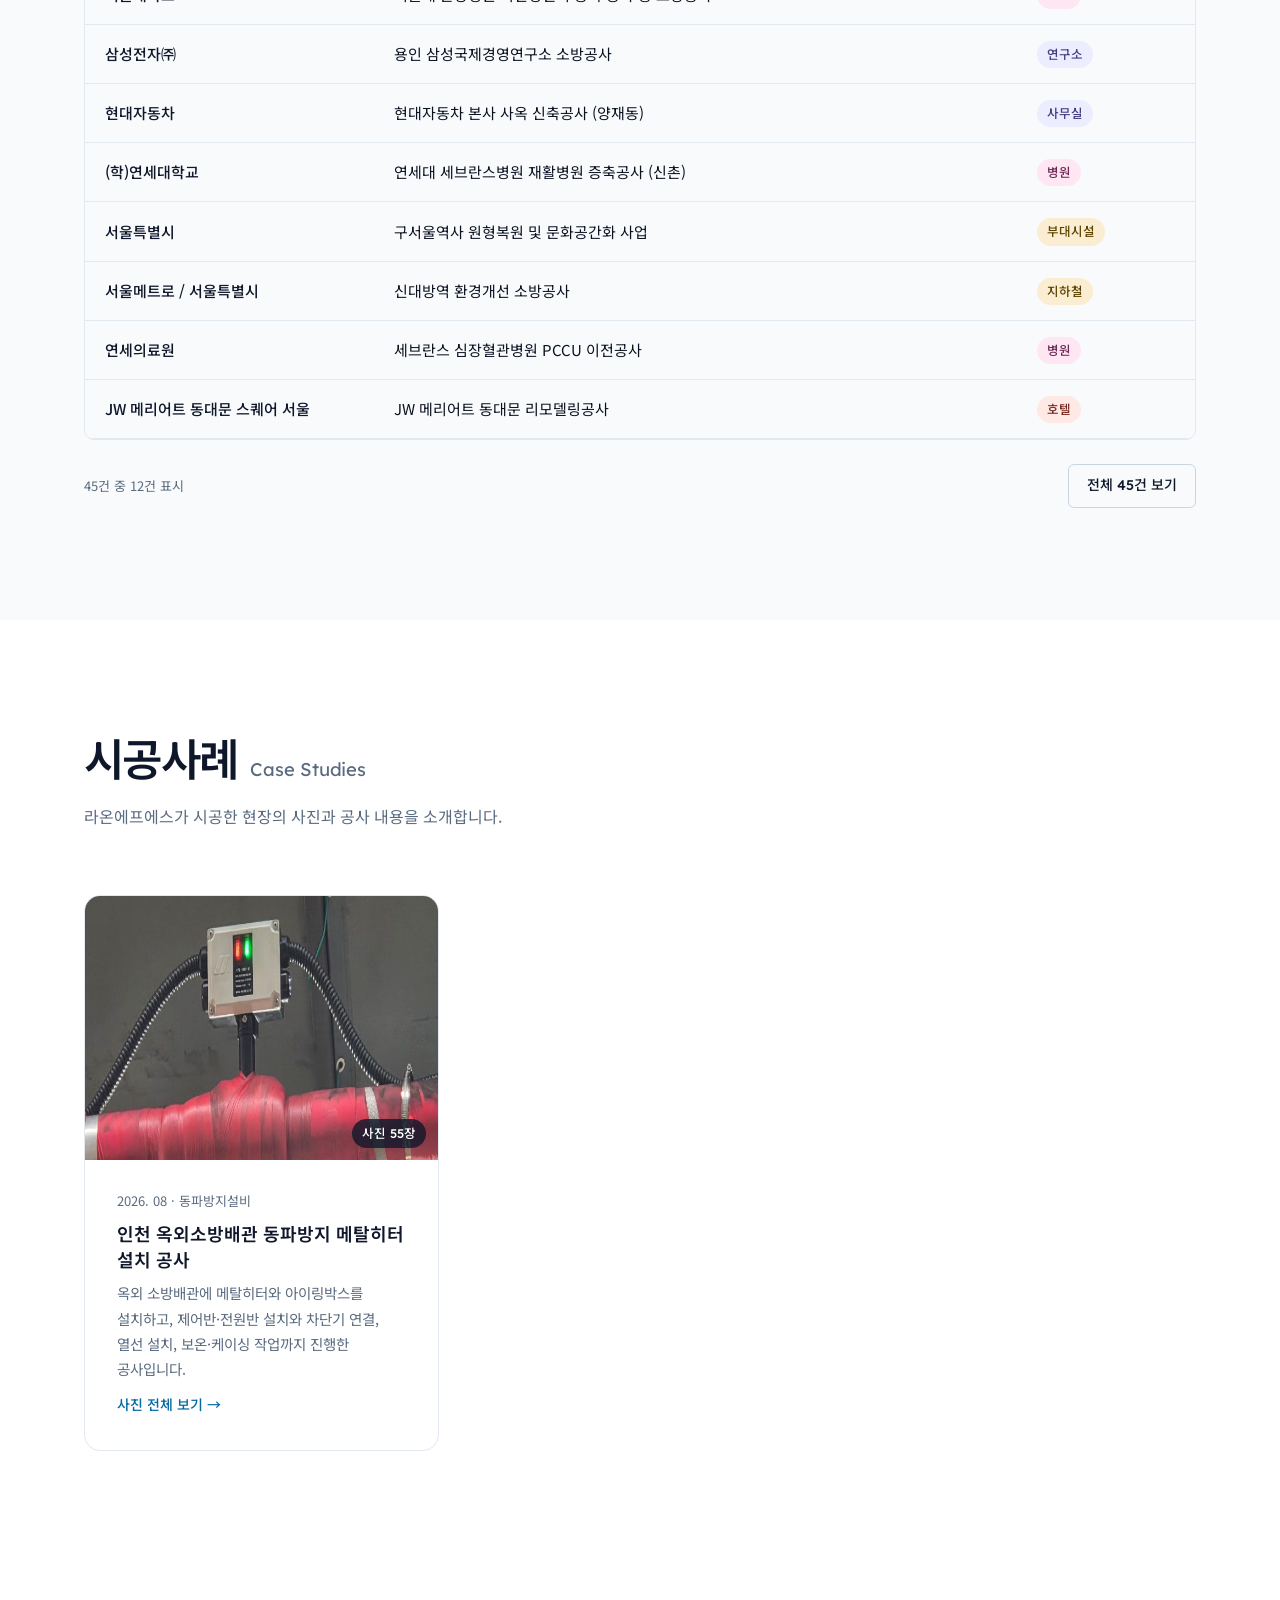
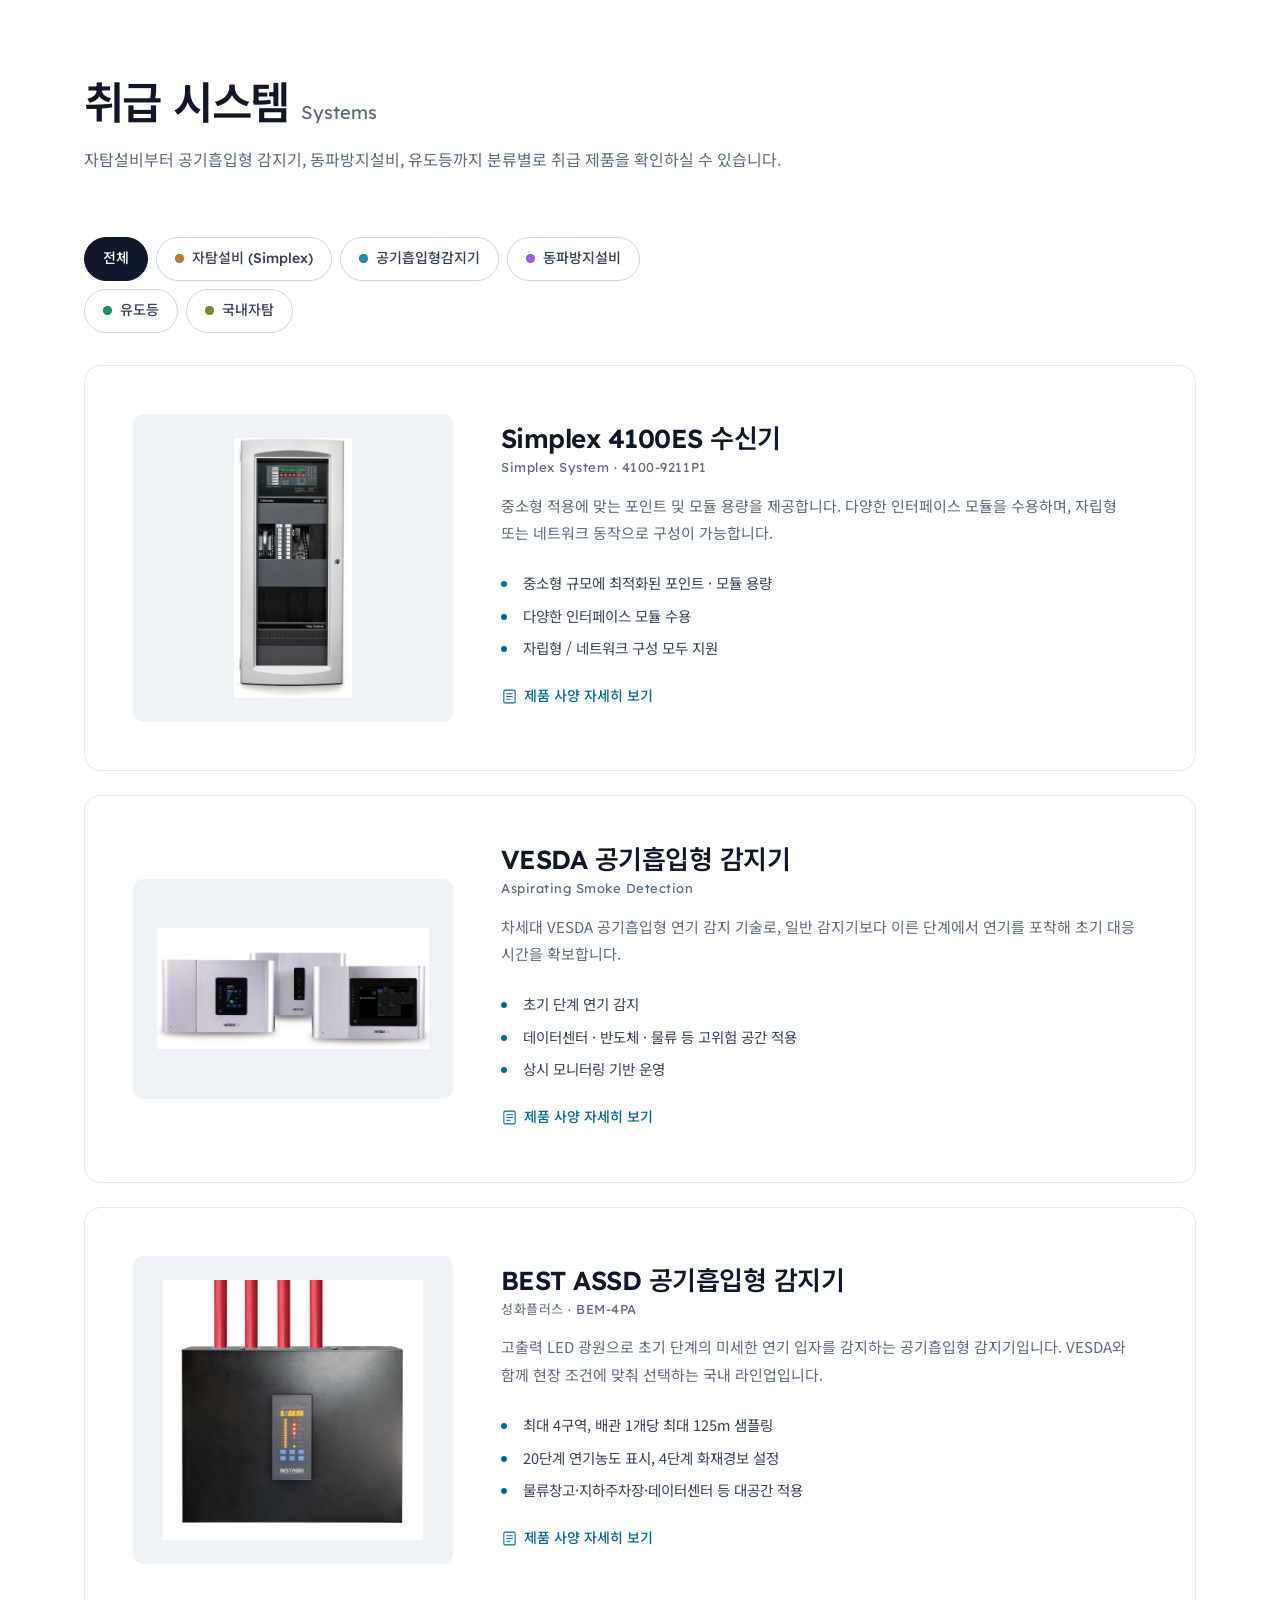
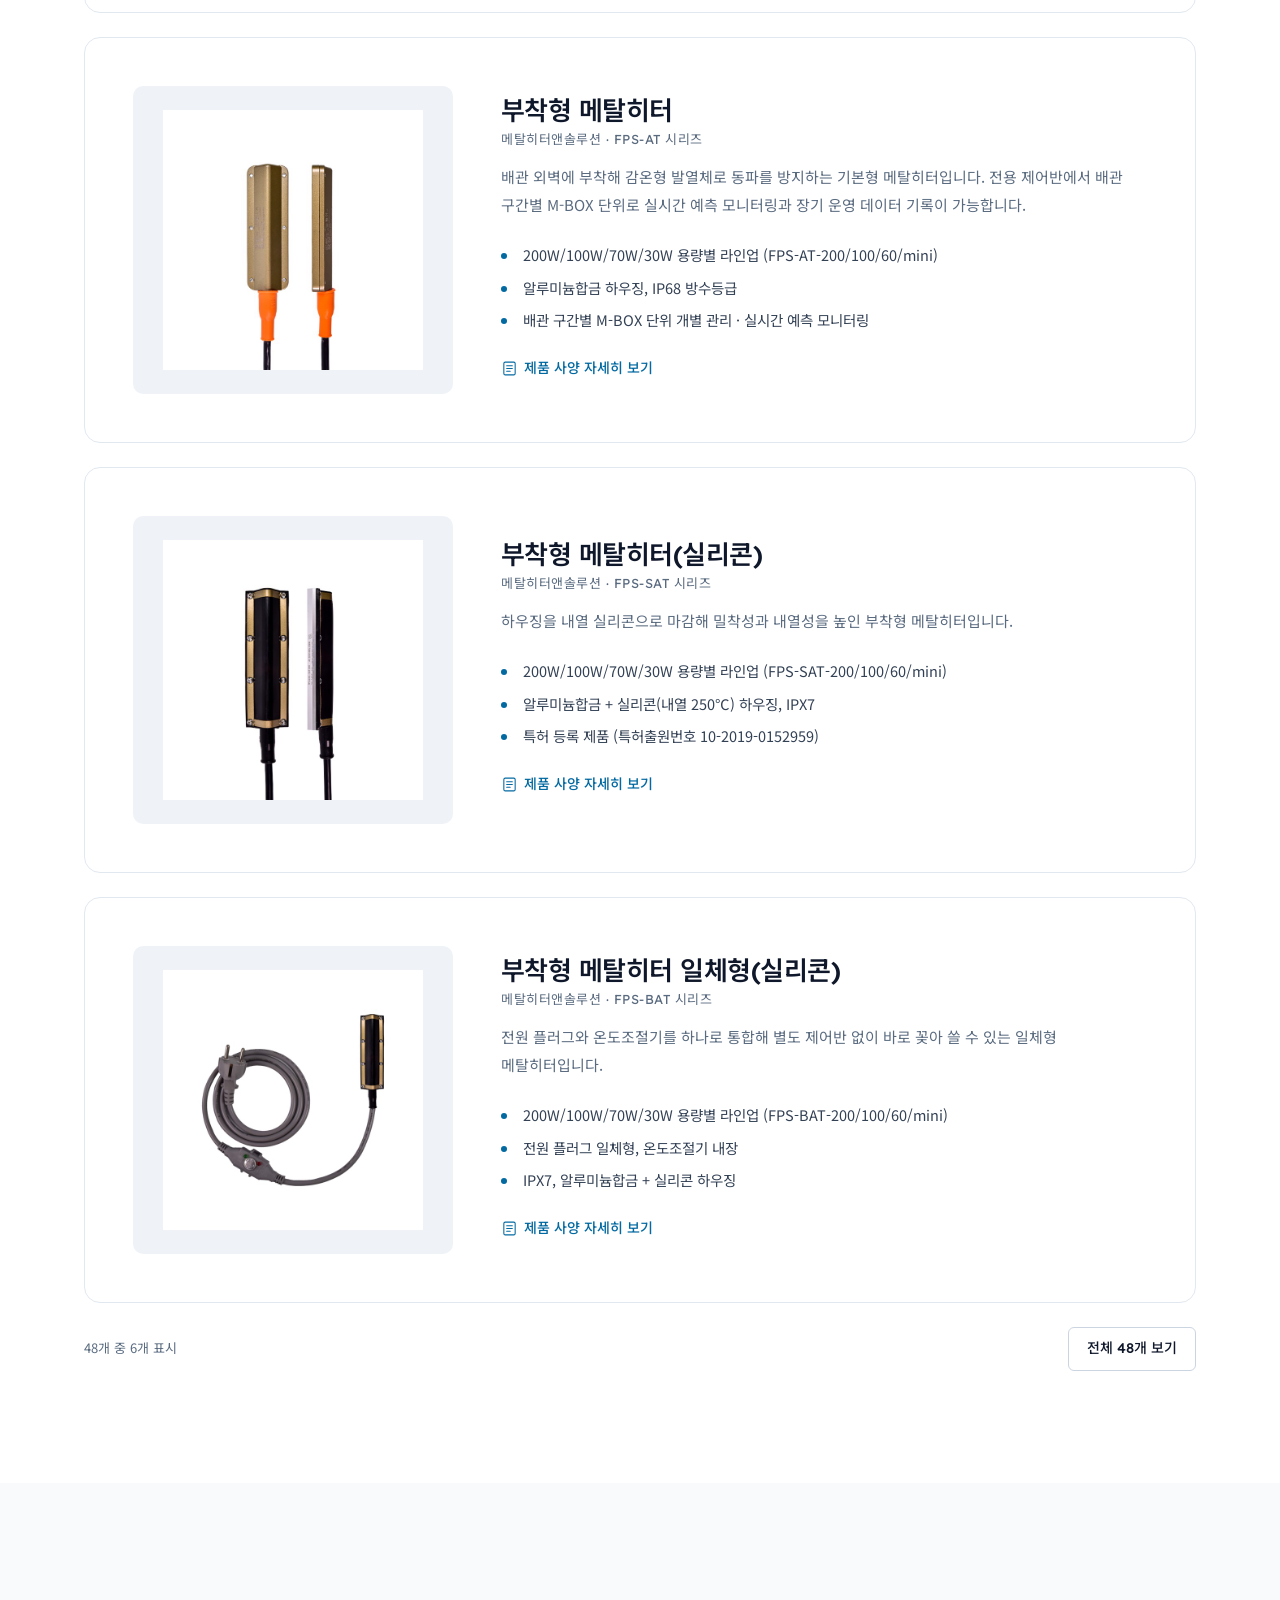
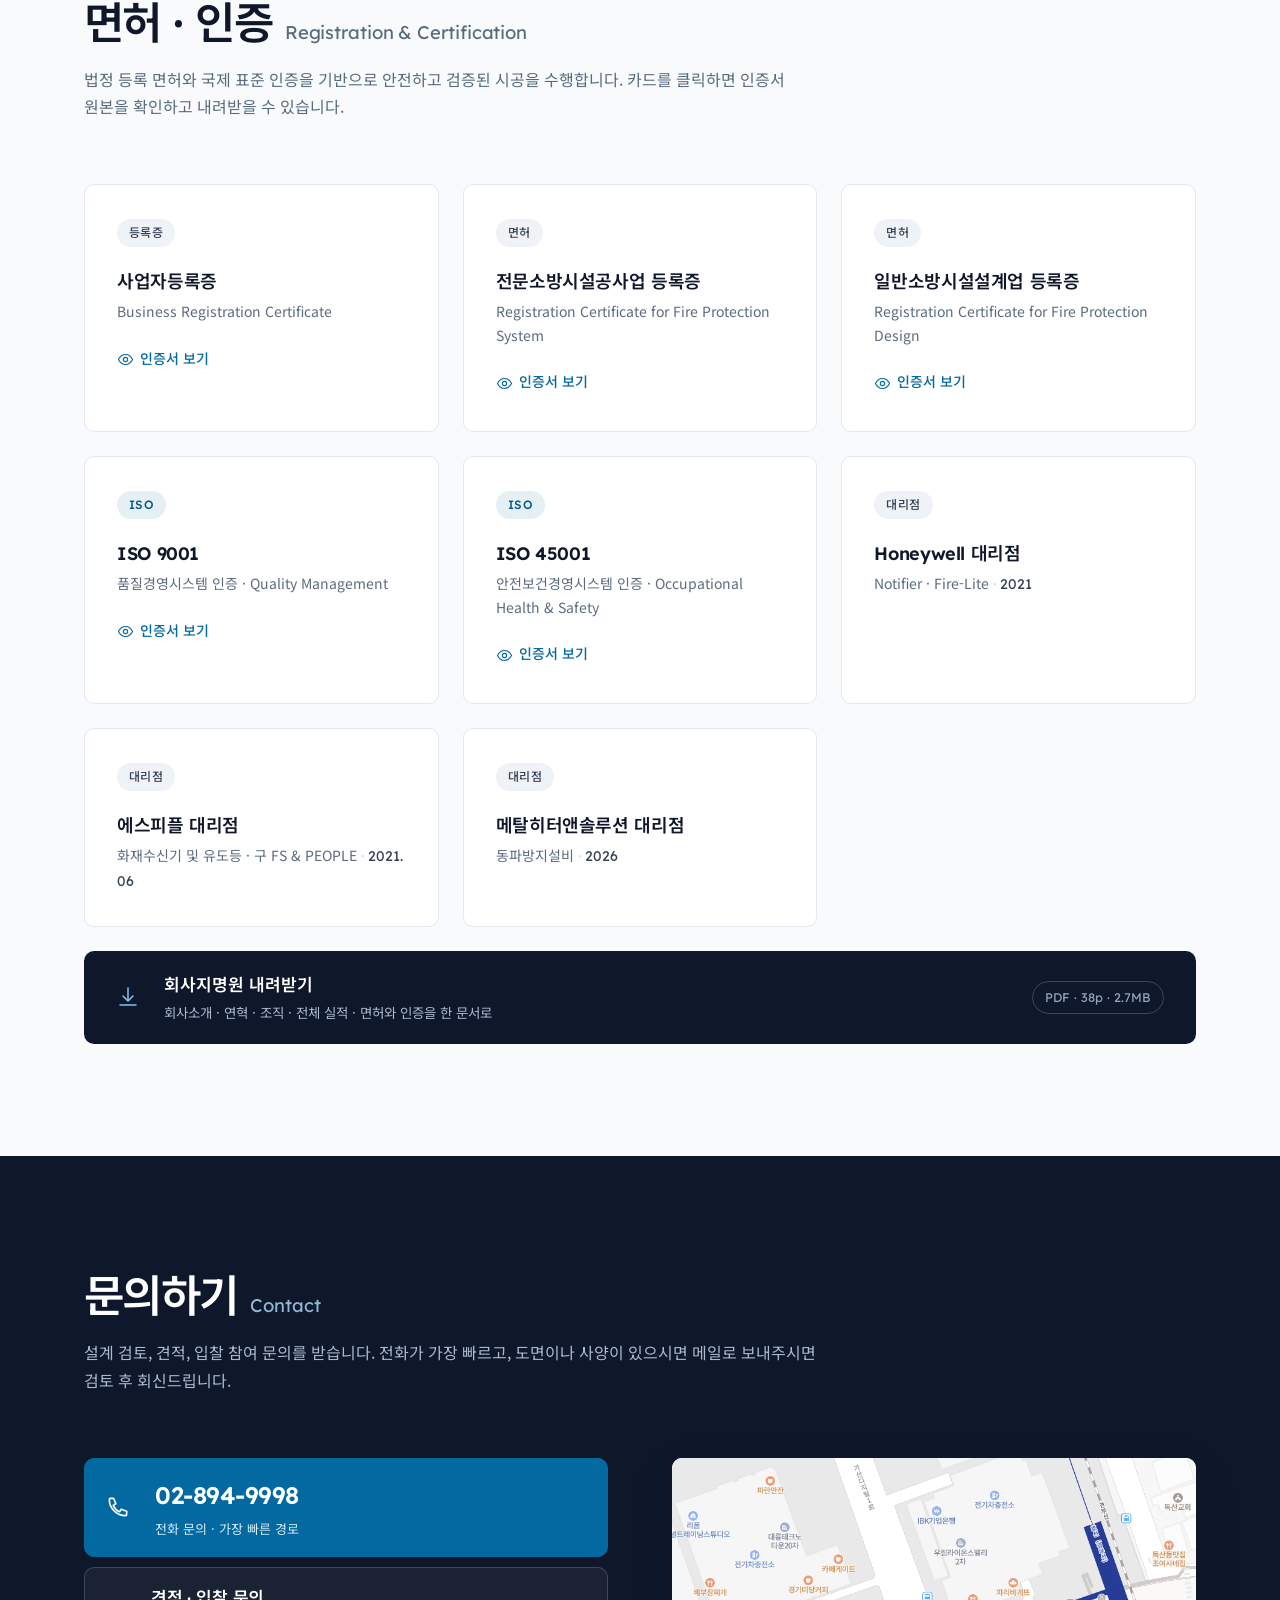
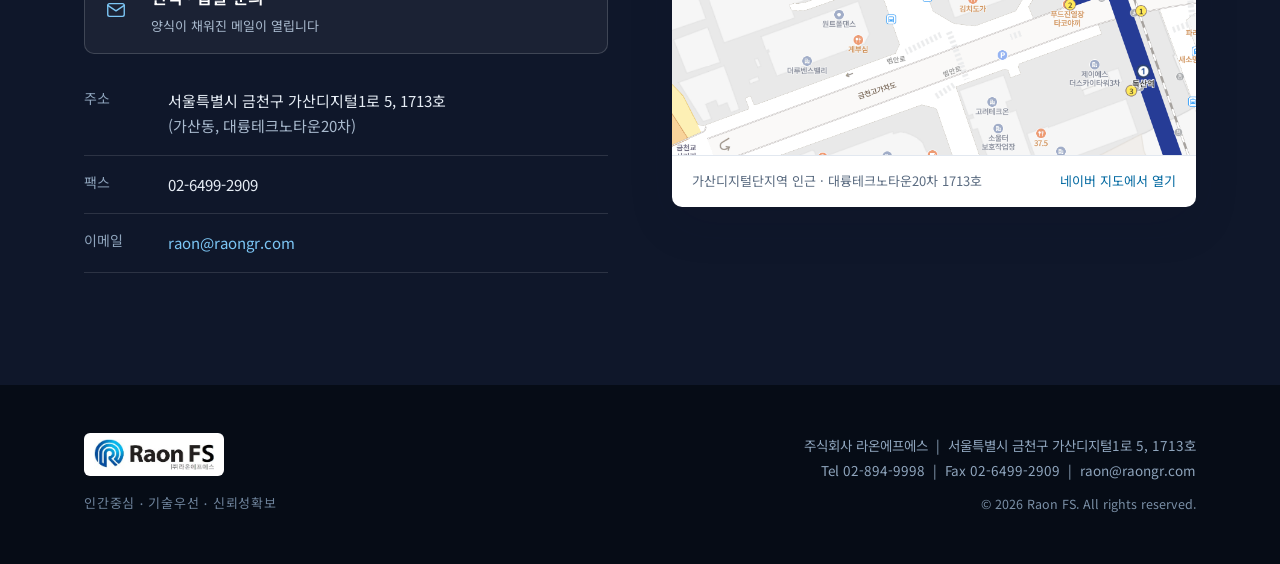
==== commit 1e36ba49: "FS&PEOPLE 상호를 에스피플로 변경 반영 사업자등록증 정정본(에스피플 주식회사, 등록번호 동일)에 따라 취급 시스템 카드·사진 설명·대리점 문구를 에스피플로 교체. 연혁과 면" ====
--- a/index.html
+++ b/index.html
@@ -242,8 +242,8 @@
         <li>
           <div class="tl-date"><span class="tl-year">2021</span><span class="tl-month">6월</span></div>
           <div class="tl-body">
-            <h3>FS &amp; PEOPLE 대리점 등록</h3>
-            <p>화재수신기 및 유도등</p>
+            <h3>에스피플 대리점 등록</h3>
+            <p>화재수신기 및 유도등 · 구 FS &amp; PEOPLE</p>
           </div>
         </li>
         <li>
@@ -609,10 +609,10 @@
 
         <article class="system-card" data-cat="exit">
           <div class="system-media">
-            <img src="assets/fs-people-sp-e-c250bs.jpg" alt="FS&amp;PEOPLE 피난구유도등 천장형 대형 양/단면 SP-E-C250B/S" width="640" height="427" loading="lazy" decoding="async">
-          </div>
-          <div class="system-text">
-            <h3>피난구유도등 천장형 대형 양/단면<span class="model">FS&amp;PEOPLE · SP-E-C250B/S</span></h3>
+            <img src="assets/fs-people-sp-e-c250bs.jpg" alt="에스피플 피난구유도등 천장형 대형 양/단면 SP-E-C250B/S" width="640" height="427" loading="lazy" decoding="async">
+          </div>
+          <div class="system-text">
+            <h3>피난구유도등 천장형 대형 양/단면<span class="model">에스피플 · SP-E-C250B/S</span></h3>
             <p>출입구 위치를 알리는 피난구유도등으로, 천장형 대형(표시면 250×250mm) 양면/단면 겸용입니다.</p>
             <button class="spec-open" type="button" data-spec="spec-sp-e-c250bs" data-title="피난구유도등 천장형 대형 양/단면 제품 사양 · SP-E-C250B/S">
               <svg viewBox="0 0 24 24" fill="none" stroke="currentColor" stroke-width="1.5" stroke-linecap="round" stroke-linejoin="round" aria-hidden="true"><rect x="4" y="3" width="16" height="18" rx="2"/><path d="M8 8h8M8 12h8M8 16h5"/></svg>
@@ -623,10 +623,10 @@
 
         <article class="system-card" data-cat="exit">
           <div class="system-media">
-            <img src="assets/fs-people-sp-e-c200bs.jpg" alt="FS&amp;PEOPLE 피난구유도등 천장형 중형 양/단면 SP-E-C200B/S" width="616" height="640" loading="lazy" decoding="async">
-          </div>
-          <div class="system-text">
-            <h3>피난구유도등 천장형 중형 양/단면<span class="model">FS&amp;PEOPLE · SP-E-C200B/S</span></h3>
+            <img src="assets/fs-people-sp-e-c200bs.jpg" alt="에스피플 피난구유도등 천장형 중형 양/단면 SP-E-C200B/S" width="616" height="640" loading="lazy" decoding="async">
+          </div>
+          <div class="system-text">
+            <h3>피난구유도등 천장형 중형 양/단면<span class="model">에스피플 · SP-E-C200B/S</span></h3>
             <p>출입구 위치를 알리는 피난구유도등으로, 천장형 중형(표시면 200×200mm) 양면/단면 겸용입니다.</p>
             <button class="spec-open" type="button" data-spec="spec-sp-e-c200bs" data-title="피난구유도등 천장형 중형 양/단면 제품 사양 · SP-E-C200B/S">
               <svg viewBox="0 0 24 24" fill="none" stroke="currentColor" stroke-width="1.5" stroke-linecap="round" stroke-linejoin="round" aria-hidden="true"><rect x="4" y="3" width="16" height="18" rx="2"/><path d="M8 8h8M8 12h8M8 16h5"/></svg>
@@ -637,10 +637,10 @@
 
         <article class="system-card" data-cat="exit">
           <div class="system-media">
-            <img src="assets/fs-people-sp-e-c130bs.jpg" alt="FS&amp;PEOPLE 피난구유도등 천장형 소형 양/단면 SP-E-C130B/S" width="640" height="427" loading="lazy" decoding="async">
-          </div>
-          <div class="system-text">
-            <h3>피난구유도등 천장형 소형 양/단면<span class="model">FS&amp;PEOPLE · SP-E-C130B/S</span></h3>
+            <img src="assets/fs-people-sp-e-c130bs.jpg" alt="에스피플 피난구유도등 천장형 소형 양/단면 SP-E-C130B/S" width="640" height="427" loading="lazy" decoding="async">
+          </div>
+          <div class="system-text">
+            <h3>피난구유도등 천장형 소형 양/단면<span class="model">에스피플 · SP-E-C130B/S</span></h3>
             <p>출입구 위치를 알리는 피난구유도등으로, 천장형 소형(표시면 130×130mm) 양면/단면 겸용입니다.</p>
             <button class="spec-open" type="button" data-spec="spec-sp-e-c130bs" data-title="피난구유도등 천장형 소형 양/단면 제품 사양 · SP-E-C130B/S">
               <svg viewBox="0 0 24 24" fill="none" stroke="currentColor" stroke-width="1.5" stroke-linecap="round" stroke-linejoin="round" aria-hidden="true"><rect x="4" y="3" width="16" height="18" rx="2"/><path d="M8 8h8M8 12h8M8 16h5"/></svg>
@@ -651,10 +651,10 @@
 
         <article class="system-card" data-cat="exit">
           <div class="system-media">
-            <img src="assets/fs-people-sp-e-w250s.jpg" alt="FS&amp;PEOPLE 피난구유도등 벽부 대형 단면 SP-E-W250S" width="427" height="640" loading="lazy" decoding="async">
-          </div>
-          <div class="system-text">
-            <h3>피난구유도등 벽부 대형 단면<span class="model">FS&amp;PEOPLE · SP-E-W250S</span></h3>
+            <img src="assets/fs-people-sp-e-w250s.jpg" alt="에스피플 피난구유도등 벽부 대형 단면 SP-E-W250S" width="427" height="640" loading="lazy" decoding="async">
+          </div>
+          <div class="system-text">
+            <h3>피난구유도등 벽부 대형 단면<span class="model">에스피플 · SP-E-W250S</span></h3>
             <p>출입구 위치를 알리는 피난구유도등으로, 벽부착형 대형(표시면 250×250mm) 단면입니다.</p>
             <button class="spec-open" type="button" data-spec="spec-sp-e-w250s" data-title="피난구유도등 벽부 대형 단면 제품 사양 · SP-E-W250S">
               <svg viewBox="0 0 24 24" fill="none" stroke="currentColor" stroke-width="1.5" stroke-linecap="round" stroke-linejoin="round" aria-hidden="true"><rect x="4" y="3" width="16" height="18" rx="2"/><path d="M8 8h8M8 12h8M8 16h5"/></svg>
@@ -665,10 +665,10 @@
 
         <article class="system-card" data-cat="exit">
           <div class="system-media">
-            <img src="assets/fs-people-sp-e-w200s.jpg" alt="FS&amp;PEOPLE 피난구유도등 벽부 중형 단면 SP-E-W200S" width="427" height="640" loading="lazy" decoding="async">
-          </div>
-          <div class="system-text">
-            <h3>피난구유도등 벽부 중형 단면<span class="model">FS&amp;PEOPLE · SP-E-W200S</span></h3>
+            <img src="assets/fs-people-sp-e-w200s.jpg" alt="에스피플 피난구유도등 벽부 중형 단면 SP-E-W200S" width="427" height="640" loading="lazy" decoding="async">
+          </div>
+          <div class="system-text">
+            <h3>피난구유도등 벽부 중형 단면<span class="model">에스피플 · SP-E-W200S</span></h3>
             <p>출입구 위치를 알리는 피난구유도등으로, 벽부착형 중형(표시면 200×200mm) 단면입니다.</p>
             <button class="spec-open" type="button" data-spec="spec-sp-e-w200s" data-title="피난구유도등 벽부 중형 단면 제품 사양 · SP-E-W200S">
               <svg viewBox="0 0 24 24" fill="none" stroke="currentColor" stroke-width="1.5" stroke-linecap="round" stroke-linejoin="round" aria-hidden="true"><rect x="4" y="3" width="16" height="18" rx="2"/><path d="M8 8h8M8 12h8M8 16h5"/></svg>
@@ -679,10 +679,10 @@
 
         <article class="system-card" data-cat="exit">
           <div class="system-media">
-            <img src="assets/fs-people-sp-e-w130s.jpg" alt="FS&amp;PEOPLE 피난구유도등 벽부 소형 단면 SP-E-W130S" width="427" height="640" loading="lazy" decoding="async">
-          </div>
-          <div class="system-text">
-            <h3>피난구유도등 벽부 소형 단면<span class="model">FS&amp;PEOPLE · SP-E-W130S</span></h3>
+            <img src="assets/fs-people-sp-e-w130s.jpg" alt="에스피플 피난구유도등 벽부 소형 단면 SP-E-W130S" width="427" height="640" loading="lazy" decoding="async">
+          </div>
+          <div class="system-text">
+            <h3>피난구유도등 벽부 소형 단면<span class="model">에스피플 · SP-E-W130S</span></h3>
             <p>출입구 위치를 알리는 피난구유도등으로, 벽부착형 소형(표시면 130×130mm) 단면입니다.</p>
             <button class="spec-open" type="button" data-spec="spec-sp-e-w130s" data-title="피난구유도등 벽부 소형 단면 제품 사양 · SP-E-W130S">
               <svg viewBox="0 0 24 24" fill="none" stroke="currentColor" stroke-width="1.5" stroke-linecap="round" stroke-linejoin="round" aria-hidden="true"><rect x="4" y="3" width="16" height="18" rx="2"/><path d="M8 8h8M8 12h8M8 16h5"/></svg>
@@ -693,10 +693,10 @@
 
         <article class="system-card" data-cat="exit">
           <div class="system-media">
-            <img src="assets/fs-people-sp-e-w130s-c.jpg" alt="FS&amp;PEOPLE 복도통로유도등 벽부 소형 단면 SP-E-W130S-C" width="427" height="640" loading="lazy" decoding="async">
-          </div>
-          <div class="system-text">
-            <h3>복도통로유도등 벽부 소형 단면<span class="model">FS&amp;PEOPLE · SP-E-W130S-C</span></h3>
+            <img src="assets/fs-people-sp-e-w130s-c.jpg" alt="에스피플 복도통로유도등 벽부 소형 단면 SP-E-W130S-C" width="427" height="640" loading="lazy" decoding="async">
+          </div>
+          <div class="system-text">
+            <h3>복도통로유도등 벽부 소형 단면<span class="model">에스피플 · SP-E-W130S-C</span></h3>
             <p>복도 피난 방향을 안내하는 통로유도등으로, 벽부착형 소형(표시면 130×130mm) 단면입니다.</p>
             <button class="spec-open" type="button" data-spec="spec-sp-e-w130s-c" data-title="복도통로유도등 벽부 소형 단면 제품 사양 · SP-E-W130S-C">
               <svg viewBox="0 0 24 24" fill="none" stroke="currentColor" stroke-width="1.5" stroke-linecap="round" stroke-linejoin="round" aria-hidden="true"><rect x="4" y="3" width="16" height="18" rx="2"/><path d="M8 8h8M8 12h8M8 16h5"/></svg>
@@ -707,10 +707,10 @@
 
         <article class="system-card" data-cat="exit">
           <div class="system-media">
-            <img src="assets/fs-people-sp-e-c200bs-l.jpg" alt="FS&amp;PEOPLE 거실통로유도등 천장형 중형 양/단면 SP-E-C200B/S-L" width="640" height="427" loading="lazy" decoding="async">
-          </div>
-          <div class="system-text">
-            <h3>거실통로유도등 천장형 중형 양/단면<span class="model">FS&amp;PEOPLE · SP-E-C200B/S-L</span></h3>
+            <img src="assets/fs-people-sp-e-c200bs-l.jpg" alt="에스피플 거실통로유도등 천장형 중형 양/단면 SP-E-C200B/S-L" width="640" height="427" loading="lazy" decoding="async">
+          </div>
+          <div class="system-text">
+            <h3>거실통로유도등 천장형 중형 양/단면<span class="model">에스피플 · SP-E-C200B/S-L</span></h3>
             <p>거실·사무공간 등의 피난 방향을 안내하는 통로유도등으로, 천장형 중형(표시면 200×200mm) 양면/단면 겸용입니다.</p>
             <button class="spec-open" type="button" data-spec="spec-sp-e-c200bs-l" data-title="거실통로유도등 천장형 중형 양/단면 제품 사양 · SP-E-C200B/S-L">
               <svg viewBox="0 0 24 24" fill="none" stroke="currentColor" stroke-width="1.5" stroke-linecap="round" stroke-linejoin="round" aria-hidden="true"><rect x="4" y="3" width="16" height="18" rx="2"/><path d="M8 8h8M8 12h8M8 16h5"/></svg>
@@ -721,10 +721,10 @@
 
         <article class="system-card" data-cat="exit">
           <div class="system-media">
-            <img src="assets/fs-people-sp-e-w200s-l.jpg" alt="FS&amp;PEOPLE 거실통로유도등 벽부 중형 단면 SP-E-W200S-L" width="427" height="640" loading="lazy" decoding="async">
-          </div>
-          <div class="system-text">
-            <h3>거실통로유도등 벽부 중형 단면<span class="model">FS&amp;PEOPLE · SP-E-W200S-L</span></h3>
+            <img src="assets/fs-people-sp-e-w200s-l.jpg" alt="에스피플 거실통로유도등 벽부 중형 단면 SP-E-W200S-L" width="427" height="640" loading="lazy" decoding="async">
+          </div>
+          <div class="system-text">
+            <h3>거실통로유도등 벽부 중형 단면<span class="model">에스피플 · SP-E-W200S-L</span></h3>
             <p>거실·사무공간 등의 피난 방향을 안내하는 통로유도등으로, 벽부착형 중형(표시면 200×200mm) 단면입니다.</p>
             <button class="spec-open" type="button" data-spec="spec-sp-e-w200s-l" data-title="거실통로유도등 벽부 중형 단면 제품 사양 · SP-E-W200S-L">
               <svg viewBox="0 0 24 24" fill="none" stroke="currentColor" stroke-width="1.5" stroke-linecap="round" stroke-linejoin="round" aria-hidden="true"><rect x="4" y="3" width="16" height="18" rx="2"/><path d="M8 8h8M8 12h8M8 16h5"/></svg>
@@ -735,10 +735,10 @@
 
         <article class="system-card" data-cat="exit">
           <div class="system-media">
-            <img src="assets/fs-people-fs-e-w200s-s.jpg" alt="FS&amp;PEOPLE 계단통로유도등 벽부 중형 단면 FS-E-W200S-S" width="427" height="640" loading="lazy" decoding="async">
-          </div>
-          <div class="system-text">
-            <h3>계단통로유도등 벽부 중형 단면<span class="model">FS&amp;PEOPLE · FS-E-W200S-S</span></h3>
+            <img src="assets/fs-people-fs-e-w200s-s.jpg" alt="에스피플 계단통로유도등 벽부 중형 단면 FS-E-W200S-S" width="427" height="640" loading="lazy" decoding="async">
+          </div>
+          <div class="system-text">
+            <h3>계단통로유도등 벽부 중형 단면<span class="model">에스피플 · FS-E-W200S-S</span></h3>
             <p>계단실의 피난 방향을 안내하는 통로유도등으로, 벽부착형 중형(표시면 200×200mm) 단면입니다.</p>
             <button class="spec-open" type="button" data-spec="spec-fs-e-w200s-s" data-title="계단통로유도등 벽부 중형 단면 제품 사양 · FS-E-W200S-S">
               <svg viewBox="0 0 24 24" fill="none" stroke="currentColor" stroke-width="1.5" stroke-linecap="round" stroke-linejoin="round" aria-hidden="true"><rect x="4" y="3" width="16" height="18" rx="2"/><path d="M8 8h8M8 12h8M8 16h5"/></svg>
@@ -749,10 +749,10 @@
 
         <article class="system-card" data-cat="exit">
           <div class="system-media">
-            <img src="assets/fs-people-sp-e-w130s-s.jpg" alt="FS&amp;PEOPLE 계단통로유도등 벽부 소형 단면 SP-E-W130S-S" width="427" height="640" loading="lazy" decoding="async">
-          </div>
-          <div class="system-text">
-            <h3>계단통로유도등 벽부 소형 단면<span class="model">FS&amp;PEOPLE · SP-E-W130S-S</span></h3>
+            <img src="assets/fs-people-sp-e-w130s-s.jpg" alt="에스피플 계단통로유도등 벽부 소형 단면 SP-E-W130S-S" width="427" height="640" loading="lazy" decoding="async">
+          </div>
+          <div class="system-text">
+            <h3>계단통로유도등 벽부 소형 단면<span class="model">에스피플 · SP-E-W130S-S</span></h3>
             <p>계단실의 피난 방향을 안내하는 통로유도등으로, 벽부착형 소형(표시면 130×130mm) 단면입니다.</p>
             <button class="spec-open" type="button" data-spec="spec-sp-e-w130s-s" data-title="계단통로유도등 벽부 소형 단면 제품 사양 · SP-E-W130S-S">
               <svg viewBox="0 0 24 24" fill="none" stroke="currentColor" stroke-width="1.5" stroke-linecap="round" stroke-linejoin="round" aria-hidden="true"><rect x="4" y="3" width="16" height="18" rx="2"/><path d="M8 8h8M8 12h8M8 16h5"/></svg>
@@ -763,10 +763,10 @@
 
         <article class="system-card" data-cat="exit">
           <div class="system-media">
-            <img src="assets/fs-people-sp-e-w500s.jpg" alt="FS&amp;PEOPLE 피난구유도등 벽부착형 중형 와이드 SP-E-W500S" width="640" height="427" loading="lazy" decoding="async">
-          </div>
-          <div class="system-text">
-            <h3>피난구유도등 벽부착형 중형 와이드<span class="model">FS&amp;PEOPLE · SP-E-W500S</span></h3>
+            <img src="assets/fs-people-sp-e-w500s.jpg" alt="에스피플 피난구유도등 벽부착형 중형 와이드 SP-E-W500S" width="640" height="427" loading="lazy" decoding="async">
+          </div>
+          <div class="system-text">
+            <h3>피난구유도등 벽부착형 중형 와이드<span class="model">에스피플 · SP-E-W500S</span></h3>
             <p>출입구 위치를 알리는 피난구유도등으로, 벽부착형 와이드(표시면 500×140mm) 단면입니다.</p>
             <button class="spec-open" type="button" data-spec="spec-sp-e-w500s" data-title="피난구유도등 벽부착형 중형 와이드 제품 사양 · SP-E-W500S">
               <svg viewBox="0 0 24 24" fill="none" stroke="currentColor" stroke-width="1.5" stroke-linecap="round" stroke-linejoin="round" aria-hidden="true"><rect x="4" y="3" width="16" height="18" rx="2"/><path d="M8 8h8M8 12h8M8 16h5"/></svg>
@@ -777,10 +777,10 @@
 
         <article class="system-card" data-cat="exit">
           <div class="system-media">
-            <img src="assets/fs-people-fs-e-fr280s-p.jpg" alt="FS&amp;PEOPLE 바닥통로유도등 중형 FS-E-FR280S-P" width="640" height="427" loading="lazy" decoding="async">
-          </div>
-          <div class="system-text">
-            <h3>바닥통로유도등 중형<span class="model">FS&amp;PEOPLE · FS-E-FR280S-P</span></h3>
+            <img src="assets/fs-people-fs-e-fr280s-p.jpg" alt="에스피플 바닥통로유도등 중형 FS-E-FR280S-P" width="640" height="427" loading="lazy" decoding="async">
+          </div>
+          <div class="system-text">
+            <h3>바닥통로유도등 중형<span class="model">에스피플 · FS-E-FR280S-P</span></h3>
             <p>바닥에 매립해 저시야 상황에서도 피난 방향을 안내하는 바닥통로유도등 중형(표시면 280×135mm)입니다.</p>
             <button class="spec-open" type="button" data-spec="spec-fs-e-fr280s-p" data-title="바닥통로유도등 중형 제품 사양 · FS-E-FR280S-P">
               <svg viewBox="0 0 24 24" fill="none" stroke="currentColor" stroke-width="1.5" stroke-linecap="round" stroke-linejoin="round" aria-hidden="true"><rect x="4" y="3" width="16" height="18" rx="2"/><path d="M8 8h8M8 12h8M8 16h5"/></svg>
@@ -791,10 +791,10 @@
 
         <article class="system-card" data-cat="exit">
           <div class="system-media">
-            <img src="assets/fs-people-fs-e-fr130s-c.jpg" alt="FS&amp;PEOPLE 바닥통로유도등 소형 FS-E-FR130S-C" width="640" height="427" loading="lazy" decoding="async">
-          </div>
-          <div class="system-text">
-            <h3>바닥통로유도등 소형<span class="model">FS&amp;PEOPLE · FS-E-FR130S-C</span></h3>
+            <img src="assets/fs-people-fs-e-fr130s-c.jpg" alt="에스피플 바닥통로유도등 소형 FS-E-FR130S-C" width="640" height="427" loading="lazy" decoding="async">
+          </div>
+          <div class="system-text">
+            <h3>바닥통로유도등 소형<span class="model">에스피플 · FS-E-FR130S-C</span></h3>
             <p>바닥에 매립해 저시야 상황에서도 피난 방향을 안내하는 바닥통로유도등 소형(표시면 136×136mm)입니다.</p>
             <button class="spec-open" type="button" data-spec="spec-fs-e-fr130s-c" data-title="바닥통로유도등 소형 제품 사양 · FS-E-FR130S-C">
               <svg viewBox="0 0 24 24" fill="none" stroke="currentColor" stroke-width="1.5" stroke-linecap="round" stroke-linejoin="round" aria-hidden="true"><rect x="4" y="3" width="16" height="18" rx="2"/><path d="M8 8h8M8 12h8M8 16h5"/></svg>
@@ -805,10 +805,10 @@
 
         <article class="system-card" data-cat="exit">
           <div class="system-media">
-            <img src="assets/fs-people-sp-e-mc250bs.jpg" alt="FS&amp;PEOPLE 피난구유도등 천장형 음성점멸 대형 양/단면 SP-E-MC250B/S" width="640" height="427" loading="lazy" decoding="async">
-          </div>
-          <div class="system-text">
-            <h3>피난구유도등 천장형 음성점멸 대형 양/단면<span class="model">FS&amp;PEOPLE · SP-E-MC250B/S</span></h3>
+            <img src="assets/fs-people-sp-e-mc250bs.jpg" alt="에스피플 피난구유도등 천장형 음성점멸 대형 양/단면 SP-E-MC250B/S" width="640" height="427" loading="lazy" decoding="async">
+          </div>
+          <div class="system-text">
+            <h3>피난구유도등 천장형 음성점멸 대형 양/단면<span class="model">에스피플 · SP-E-MC250B/S</span></h3>
             <p>화재 시 음성안내와 점멸로 피난을 유도하는 음성점멸형 피난구유도등으로, 천장형 대형(표시면 250×250mm)입니다.</p>
             <button class="spec-open" type="button" data-spec="spec-sp-e-mc250bs" data-title="피난구유도등 천장형 음성점멸 대형 양/단면 제품 사양 · SP-E-MC250B/S">
               <svg viewBox="0 0 24 24" fill="none" stroke="currentColor" stroke-width="1.5" stroke-linecap="round" stroke-linejoin="round" aria-hidden="true"><rect x="4" y="3" width="16" height="18" rx="2"/><path d="M8 8h8M8 12h8M8 16h5"/></svg>
@@ -819,10 +819,10 @@
 
         <article class="system-card" data-cat="exit">
           <div class="system-media">
-            <img src="assets/fs-people-sp-e-mc200bs.jpg" alt="FS&amp;PEOPLE 피난구유도등 천장형 음성점멸 중형 양/단면 SP-E-MC200B/S" width="640" height="427" loading="lazy" decoding="async">
-          </div>
-          <div class="system-text">
-            <h3>피난구유도등 천장형 음성점멸 중형 양/단면<span class="model">FS&amp;PEOPLE · SP-E-MC200B/S</span></h3>
+            <img src="assets/fs-people-sp-e-mc200bs.jpg" alt="에스피플 피난구유도등 천장형 음성점멸 중형 양/단면 SP-E-MC200B/S" width="640" height="427" loading="lazy" decoding="async">
+          </div>
+          <div class="system-text">
+            <h3>피난구유도등 천장형 음성점멸 중형 양/단면<span class="model">에스피플 · SP-E-MC200B/S</span></h3>
             <p>화재 시 음성안내와 점멸로 피난을 유도하는 음성점멸형 피난구유도등으로, 천장형 중형(표시면 200×200mm)입니다.</p>
             <button class="spec-open" type="button" data-spec="spec-sp-e-mc200bs" data-title="피난구유도등 천장형 음성점멸 중형 양/단면 제품 사양 · SP-E-MC200B/S">
               <svg viewBox="0 0 24 24" fill="none" stroke="currentColor" stroke-width="1.5" stroke-linecap="round" stroke-linejoin="round" aria-hidden="true"><rect x="4" y="3" width="16" height="18" rx="2"/><path d="M8 8h8M8 12h8M8 16h5"/></svg>
@@ -833,10 +833,10 @@
 
         <article class="system-card" data-cat="exit">
           <div class="system-media">
-            <img src="assets/fs-people-sp-e-mw250s.jpg" alt="FS&amp;PEOPLE 피난구유도등 벽부착형 음성점멸 대형 SP-E-MW250S" width="640" height="640" loading="lazy" decoding="async">
-          </div>
-          <div class="system-text">
-            <h3>피난구유도등 벽부착형 음성점멸 대형<span class="model">FS&amp;PEOPLE · SP-E-MW250S</span></h3>
+            <img src="assets/fs-people-sp-e-mw250s.jpg" alt="에스피플 피난구유도등 벽부착형 음성점멸 대형 SP-E-MW250S" width="640" height="640" loading="lazy" decoding="async">
+          </div>
+          <div class="system-text">
+            <h3>피난구유도등 벽부착형 음성점멸 대형<span class="model">에스피플 · SP-E-MW250S</span></h3>
             <p>화재 시 음성안내와 점멸로 피난을 유도하는 음성점멸형 피난구유도등으로, 벽부착형 대형(표시면 250×250mm)입니다.</p>
             <button class="spec-open" type="button" data-spec="spec-sp-e-mw250s" data-title="피난구유도등 벽부착형 음성점멸 대형 제품 사양 · SP-E-MW250S">
               <svg viewBox="0 0 24 24" fill="none" stroke="currentColor" stroke-width="1.5" stroke-linecap="round" stroke-linejoin="round" aria-hidden="true"><rect x="4" y="3" width="16" height="18" rx="2"/><path d="M8 8h8M8 12h8M8 16h5"/></svg>
@@ -847,10 +847,10 @@
 
         <article class="system-card" data-cat="exit">
           <div class="system-media">
-            <img src="assets/fs-people-sp-e-mw200s.jpg" alt="FS&amp;PEOPLE 피난구유도등 벽부착형 음성점멸 중형 SP-E-MW200S" width="640" height="564" loading="lazy" decoding="async">
-          </div>
-          <div class="system-text">
-            <h3>피난구유도등 벽부착형 음성점멸 중형<span class="model">FS&amp;PEOPLE · SP-E-MW200S</span></h3>
+            <img src="assets/fs-people-sp-e-mw200s.jpg" alt="에스피플 피난구유도등 벽부착형 음성점멸 중형 SP-E-MW200S" width="640" height="564" loading="lazy" decoding="async">
+          </div>
+          <div class="system-text">
+            <h3>피난구유도등 벽부착형 음성점멸 중형<span class="model">에스피플 · SP-E-MW200S</span></h3>
             <p>화재 시 음성안내와 점멸로 피난을 유도하는 음성점멸형 피난구유도등으로, 벽부착형 중형(표시면 200×200mm)입니다.</p>
             <button class="spec-open" type="button" data-spec="spec-sp-e-mw200s" data-title="피난구유도등 벽부착형 음성점멸 중형 제품 사양 · SP-E-MW200S">
               <svg viewBox="0 0 24 24" fill="none" stroke="currentColor" stroke-width="1.5" stroke-linecap="round" stroke-linejoin="round" aria-hidden="true"><rect x="4" y="3" width="16" height="18" rx="2"/><path d="M8 8h8M8 12h8M8 16h5"/></svg>
@@ -861,10 +861,10 @@
 
         <article class="system-card" data-cat="exit">
           <div class="system-media">
-            <img src="assets/fs-people-sp-e-mw130s.jpg" alt="FS&amp;PEOPLE 피난구유도등 벽부착형 음성점멸 소형 SP-E-MW130S" width="640" height="640" loading="lazy" decoding="async">
-          </div>
-          <div class="system-text">
-            <h3>피난구유도등 벽부착형 음성점멸 소형<span class="model">FS&amp;PEOPLE · SP-E-MW130S</span></h3>
+            <img src="assets/fs-people-sp-e-mw130s.jpg" alt="에스피플 피난구유도등 벽부착형 음성점멸 소형 SP-E-MW130S" width="640" height="640" loading="lazy" decoding="async">
+          </div>
+          <div class="system-text">
+            <h3>피난구유도등 벽부착형 음성점멸 소형<span class="model">에스피플 · SP-E-MW130S</span></h3>
             <p>화재 시 음성안내와 점멸로 피난을 유도하는 음성점멸형 피난구유도등으로, 벽부착형 소형(표시면 130×130mm)입니다.</p>
             <button class="spec-open" type="button" data-spec="spec-sp-e-mw130s" data-title="피난구유도등 벽부착형 음성점멸 소형 제품 사양 · SP-E-MW130S">
               <svg viewBox="0 0 24 24" fill="none" stroke="currentColor" stroke-width="1.5" stroke-linecap="round" stroke-linejoin="round" aria-hidden="true"><rect x="4" y="3" width="16" height="18" rx="2"/><path d="M8 8h8M8 12h8M8 16h5"/></svg>
@@ -875,10 +875,10 @@
 
         <article class="system-card" data-cat="exit">
           <div class="system-media">
-            <img src="assets/fs-people-sp-e-mw500s.jpg" alt="FS&amp;PEOPLE 피난구유도등 벽부착형 음성점멸 와이드형 SP-E-MW500S" width="640" height="458" loading="lazy" decoding="async">
-          </div>
-          <div class="system-text">
-            <h3>피난구유도등 벽부착형 음성점멸 와이드형<span class="model">FS&amp;PEOPLE · SP-E-MW500S</span></h3>
+            <img src="assets/fs-people-sp-e-mw500s.jpg" alt="에스피플 피난구유도등 벽부착형 음성점멸 와이드형 SP-E-MW500S" width="640" height="458" loading="lazy" decoding="async">
+          </div>
+          <div class="system-text">
+            <h3>피난구유도등 벽부착형 음성점멸 와이드형<span class="model">에스피플 · SP-E-MW500S</span></h3>
             <p>화재 시 음성안내와 점멸로 피난을 유도하는 음성점멸형 피난구유도등으로, 벽부착형 와이드(표시면 500×140mm)입니다.</p>
             <button class="spec-open" type="button" data-spec="spec-sp-e-mw500s" data-title="피난구유도등 벽부착형 음성점멸 와이드형 제품 사양 · SP-E-MW500S">
               <svg viewBox="0 0 24 24" fill="none" stroke="currentColor" stroke-width="1.5" stroke-linecap="round" stroke-linejoin="round" aria-hidden="true"><rect x="4" y="3" width="16" height="18" rx="2"/><path d="M8 8h8M8 12h8M8 16h5"/></svg>
@@ -889,10 +889,10 @@
 
         <article class="system-card" data-cat="exit">
           <div class="system-media">
-            <img src="assets/fs-people-sp-e-pw130s-c.jpg" alt="FS&amp;PEOPLE 입체형 벽부 소형 복도통로 유도등(2면용) SP-E-PW130S-C" width="640" height="563" loading="lazy" decoding="async">
-          </div>
-          <div class="system-text">
-            <h3>입체형 벽부 소형 복도통로 유도등(2면용)<span class="model">FS&amp;PEOPLE · SP-E-PW130S-C</span></h3>
+            <img src="assets/fs-people-sp-e-pw130s-c.jpg" alt="에스피플 입체형 벽부 소형 복도통로 유도등(2면용) SP-E-PW130S-C" width="640" height="563" loading="lazy" decoding="async">
+          </div>
+          <div class="system-text">
+            <h3>입체형 벽부 소형 복도통로 유도등(2면용)<span class="model">에스피플 · SP-E-PW130S-C</span></h3>
             <p>양쪽 복도에서 동시에 보이도록 2면에 표시면을 둔 입체형 복도통로유도등(소형)입니다.</p>
             <button class="spec-open" type="button" data-spec="spec-sp-e-pw130s-c" data-title="입체형 벽부 소형 복도통로 유도등(2면용) 제품 사양 · SP-E-PW130S-C">
               <svg viewBox="0 0 24 24" fill="none" stroke="currentColor" stroke-width="1.5" stroke-linecap="round" stroke-linejoin="round" aria-hidden="true"><rect x="4" y="3" width="16" height="18" rx="2"/><path d="M8 8h8M8 12h8M8 16h5"/></svg>
@@ -903,10 +903,10 @@
 
         <article class="system-card" data-cat="exit">
           <div class="system-media">
-            <img src="assets/fs-people-sp-e-mpw130s.jpg" alt="FS&amp;PEOPLE 입체형 음성점멸 벽부 소형 피난구 유도등(3면) SP-E-MPW130S" width="640" height="563" loading="lazy" decoding="async">
-          </div>
-          <div class="system-text">
-            <h3>입체형 음성점멸 벽부 소형 피난구 유도등(3면)<span class="model">FS&amp;PEOPLE · SP-E-MPW130S</span></h3>
+            <img src="assets/fs-people-sp-e-mpw130s.jpg" alt="에스피플 입체형 음성점멸 벽부 소형 피난구 유도등(3면) SP-E-MPW130S" width="640" height="563" loading="lazy" decoding="async">
+          </div>
+          <div class="system-text">
+            <h3>입체형 음성점멸 벽부 소형 피난구 유도등(3면)<span class="model">에스피플 · SP-E-MPW130S</span></h3>
             <p>3개 면에서 동시에 보이고 음성안내·점멸로 피난을 유도하는 입체형 피난구유도등(소형)입니다.</p>
             <button class="spec-open" type="button" data-spec="spec-sp-e-mpw130s" data-title="입체형 음성점멸 벽부 소형 피난구 유도등(3면) 제품 사양 · SP-E-MPW130S">
               <svg viewBox="0 0 24 24" fill="none" stroke="currentColor" stroke-width="1.5" stroke-linecap="round" stroke-linejoin="round" aria-hidden="true"><rect x="4" y="3" width="16" height="18" rx="2"/><path d="M8 8h8M8 12h8M8 16h5"/></svg>
@@ -917,11 +917,11 @@
 
         <article class="system-card" data-cat="domestic">
           <div class="system-media">
-            <img src="assets/fs-people-sp-gr10-1000.jpg" alt="FS&amp;PEOPLE 화재수신기 SP-GR1.0_1000" width="640" height="564" loading="lazy" decoding="async">
-          </div>
-          <div class="system-text">
-            <h3>화재수신기<span class="model">FS&amp;PEOPLE · SP-GR1.0_1000</span></h3>
-            <p>GR형 복합식 화재수신기로, 감지기·중계기 신호를 수집해 화재를 표시·경보하고 소화설비를 제어하는 소방시설의 핵심 장비입니다. FS&amp;PEOPLE 공식 대리점으로서 공급합니다.</p>
+            <img src="assets/fs-people-sp-gr10-1000.jpg" alt="에스피플 화재수신기 SP-GR1.0_1000" width="640" height="564" loading="lazy" decoding="async">
+          </div>
+          <div class="system-text">
+            <h3>화재수신기<span class="model">에스피플 · SP-GR1.0_1000</span></h3>
+            <p>GR형 복합식 화재수신기로, 감지기·중계기 신호를 수집해 화재를 표시·경보하고 소화설비를 제어하는 소방시설의 핵심 장비입니다. 에스피플 공식 대리점으로서 공급합니다.</p>
             <ul class="system-list">
               <li>최대 16계통 × 250 Address × 4회로 = 16,000회로 수용</li>
               <li>LCD식 디지털·아날로그 겸용, 축적/비축적 겸용</li>
@@ -936,10 +936,10 @@
 
         <article class="system-card" data-cat="domestic">
           <div class="system-media">
-            <img src="assets/fs-people-sp-rs10.jpg" alt="FS&amp;PEOPLE 중계반 SP-RS1.0" width="640" height="564" loading="lazy" decoding="async">
-          </div>
-          <div class="system-text">
-            <h3>중계반<span class="model">FS&amp;PEOPLE · SP-RS1.0</span></h3>
+            <img src="assets/fs-people-sp-rs10.jpg" alt="에스피플 중계반 SP-RS1.0" width="640" height="564" loading="lazy" decoding="async">
+          </div>
+          <div class="system-text">
+            <h3>중계반<span class="model">에스피플 · SP-RS1.0</span></h3>
             <p>수신기와 중계기·감지기 사이에서 신호를 중계하는 장비로, 입력 8,000회로·출력 8,000회로를 수용해 대규모 현장의 신호 전달을 담당합니다.</p>
             <ul class="system-list">
               <li>최대 8계통 × 250 Address × 4회로 = 8,000회로 수용</li>
@@ -955,10 +955,10 @@
 
         <article class="system-card" data-cat="domestic">
           <div class="system-media">
-            <img src="assets/fs-people-sp-r10-4l-4circuit.jpg" alt="FS&amp;PEOPLE 중계기 SP-R1.0-4L" width="640" height="640" loading="lazy" decoding="async">
-          </div>
-          <div class="system-text">
-            <h3>중계기<span class="model">FS&amp;PEOPLE · SP-R1.0-4L</span></h3>
+            <img src="assets/fs-people-sp-r10-4l-4circuit.jpg" alt="에스피플 중계기 SP-R1.0-4L" width="640" height="640" loading="lazy" decoding="async">
+          </div>
+          <div class="system-text">
+            <h3>중계기<span class="model">에스피플 · SP-R1.0-4L</span></h3>
             <p>현장의 감지기·설비 접점 신호를 수신기로 전달하는 중계기로, 입출력 회로 구성에 따라 4회로형과 2회로형 중 선택해 적용합니다.</p>
             <ul class="system-list">
               <li>입력 4회로/출력 4회로 또는 입력 2회로/출력 2회로 선택 적용</li>
@@ -978,11 +978,11 @@
 
         <article class="system-card" data-cat="domestic">
           <div class="system-media">
-            <img src="assets/fs-people-sp-ps15a.jpg" alt="FS&amp;PEOPLE 비상전원반 SP-PS15A" width="640" height="564" loading="lazy" decoding="async">
-          </div>
-          <div class="system-text">
-            <h3>비상전원반<span class="model">FS&amp;PEOPLE · SP-PS15A</span></h3>
-            <p>상용 AC전원과 예비전원(배터리)을 상시 감시하다가 정전 시 자동으로 예비전원으로 전환해, 화재수신기 등 연계 설비에 전원을 안정적으로 공급하는 전원공급반입니다. FS&amp;PEOPLE 공식 대리점으로서 공급합니다.</p>
+            <img src="assets/fs-people-sp-ps15a.jpg" alt="에스피플 비상전원반 SP-PS15A" width="640" height="564" loading="lazy" decoding="async">
+          </div>
+          <div class="system-text">
+            <h3>비상전원반<span class="model">에스피플 · SP-PS15A</span></h3>
+            <p>상용 AC전원과 예비전원(배터리)을 상시 감시하다가 정전 시 자동으로 예비전원으로 전환해, 화재수신기 등 연계 설비에 전원을 안정적으로 공급하는 전원공급반입니다. 에스피플 공식 대리점으로서 공급합니다.</p>
             <ul class="system-list">
               <li>AC 220V 상용전원 + DC 12V×2 예비전원 이중화 구성</li>
               <li>교류전원감시 · 예비전원감시 · 예비전원시험스위치 내장</li>
@@ -997,10 +997,10 @@
 
         <article class="system-card" data-cat="domestic">
           <div class="system-media">
-            <img src="assets/fs-people-sp-ass10.jpg" alt="FS&amp;PEOPLE 아날로그 연기식감지기 SP-ASS1.0" width="640" height="630" loading="lazy" decoding="async">
-          </div>
-          <div class="system-text">
-            <h3>아날로그 연기식감지기<span class="model">FS&amp;PEOPLE · SP-ASS1.0</span></h3>
+            <img src="assets/fs-people-sp-ass10.jpg" alt="에스피플 아날로그 연기식감지기 SP-ASS1.0" width="640" height="630" loading="lazy" decoding="async">
+          </div>
+          <div class="system-text">
+            <h3>아날로그 연기식감지기<span class="model">에스피플 · SP-ASS1.0</span></h3>
             <p>포토센서·IR-LED로 연기 농도를 감지하는 아날로그 연기식 감지기입니다.</p>
             <button class="spec-open" type="button" data-spec="spec-sp-ass10" data-title="아날로그 연기식감지기 제품 사양 · SP-ASS1.0">
               <svg viewBox="0 0 24 24" fill="none" stroke="currentColor" stroke-width="1.5" stroke-linecap="round" stroke-linejoin="round" aria-hidden="true"><rect x="4" y="3" width="16" height="18" rx="2"/><path d="M8 8h8M8 12h8M8 16h5"/></svg>
@@ -1011,10 +1011,10 @@
 
         <article class="system-card" data-cat="domestic">
           <div class="system-media">
-            <img src="assets/fs-people-sp-ash10.jpg" alt="FS&amp;PEOPLE 아날로그 열식감지기 SP-ASH1.0" width="640" height="640" loading="lazy" decoding="async">
-          </div>
-          <div class="system-text">
-            <h3>아날로그 열식감지기<span class="model">FS&amp;PEOPLE · SP-ASH1.0 / SP-ASH1.0W</span></h3>
+            <img src="assets/fs-people-sp-ash10.jpg" alt="에스피플 아날로그 열식감지기 SP-ASH1.0" width="640" height="640" loading="lazy" decoding="async">
+          </div>
+          <div class="system-text">
+            <h3>아날로그 열식감지기<span class="model">에스피플 · SP-ASH1.0 / SP-ASH1.0W</span></h3>
             <p>온도센서(써미스터)로 온도를 감지하는 아날로그 열식 감지기로, 일반형과 방수형이 있습니다.</p>
             <button class="spec-open" type="button" data-spec="spec-sp-ash10" data-title="아날로그 열식감지기 제품 사양 · SP-ASH1.0">
               <svg viewBox="0 0 24 24" fill="none" stroke="currentColor" stroke-width="1.5" stroke-linecap="round" stroke-linejoin="round" aria-hidden="true"><rect x="4" y="3" width="16" height="18" rx="2"/><path d="M8 8h8M8 12h8M8 16h5"/></svg>
@@ -1025,10 +1025,10 @@
 
         <article class="system-card" data-cat="domestic">
           <div class="system-media">
-            <img src="assets/fs-people-fs-shr10.jpg" alt="FS&amp;PEOPLE 차동식 감지기 FS-SHR10" width="640" height="588" loading="lazy" decoding="async">
-          </div>
-          <div class="system-text">
-            <h3>차동식 감지기<span class="model">FS&amp;PEOPLE · FS-SHR10 / FS-SHR10W</span></h3>
+            <img src="assets/fs-people-fs-shr10.jpg" alt="에스피플 차동식 감지기 FS-SHR10" width="640" height="588" loading="lazy" decoding="async">
+          </div>
+          <div class="system-text">
+            <h3>차동식 감지기<span class="model">에스피플 · FS-SHR10 / FS-SHR10W</span></h3>
             <p>실온 대비 온도 상승률로 화재를 감지하는 차동식 스포트형 감지기로, 일반형과 방수형이 있습니다.</p>
             <button class="spec-open" type="button" data-spec="spec-fs-shr10" data-title="차동식 감지기 제품 사양 · FS-SHR10">
               <svg viewBox="0 0 24 24" fill="none" stroke="currentColor" stroke-width="1.5" stroke-linecap="round" stroke-linejoin="round" aria-hidden="true"><rect x="4" y="3" width="16" height="18" rx="2"/><path d="M8 8h8M8 12h8M8 16h5"/></svg>
@@ -1039,10 +1039,10 @@
 
         <article class="system-card" data-cat="domestic">
           <div class="system-media">
-            <img src="assets/fs-people-fs-shf10.jpg" alt="FS&amp;PEOPLE 정온식 감지기 FS-SHF10" width="640" height="635" loading="lazy" decoding="async">
-          </div>
-          <div class="system-text">
-            <h3>정온식 감지기<span class="model">FS&amp;PEOPLE · FS-SHF10 / FS-SHF10W</span></h3>
+            <img src="assets/fs-people-fs-shf10.jpg" alt="에스피플 정온식 감지기 FS-SHF10" width="640" height="635" loading="lazy" decoding="async">
+          </div>
+          <div class="system-text">
+            <h3>정온식 감지기<span class="model">에스피플 · FS-SHF10 / FS-SHF10W</span></h3>
             <p>설정 온도(70℃) 이상에서 작동하는 정온식 스포트형 감지기로, 일반형과 방수형이 있습니다.</p>
             <button class="spec-open" type="button" data-spec="spec-fs-shf10" data-title="정온식 감지기 제품 사양 · FS-SHF10">
               <svg viewBox="0 0 24 24" fill="none" stroke="currentColor" stroke-width="1.5" stroke-linecap="round" stroke-linejoin="round" aria-hidden="true"><rect x="4" y="3" width="16" height="18" rx="2"/><path d="M8 8h8M8 12h8M8 16h5"/></svg>
@@ -1053,10 +1053,10 @@
 
         <article class="system-card" data-cat="domestic">
           <div class="system-media">
-            <img src="assets/fs-people-fs-ss10.jpg" alt="FS&amp;PEOPLE 광전식 감지기 FS-SS10" width="619" height="640" loading="lazy" decoding="async">
-          </div>
-          <div class="system-text">
-            <h3>광전식 감지기<span class="model">FS&amp;PEOPLE · FS-SS10</span></h3>
+            <img src="assets/fs-people-fs-ss10.jpg" alt="에스피플 광전식 감지기 FS-SS10" width="619" height="640" loading="lazy" decoding="async">
+          </div>
+          <div class="system-text">
+            <h3>광전식 감지기<span class="model">에스피플 · FS-SS10</span></h3>
             <p>연기농도 15% 이상에서 작동하는 광전식 스포트형 감지기입니다.</p>
             <button class="spec-open" type="button" data-spec="spec-fs-ss10" data-title="광전식 감지기 제품 사양 · FS-SS10">
               <svg viewBox="0 0 24 24" fill="none" stroke="currentColor" stroke-width="1.5" stroke-linecap="round" stroke-linejoin="round" aria-hidden="true"><rect x="4" y="3" width="16" height="18" rx="2"/><path d="M8 8h8M8 12h8M8 16h5"/></svg>
@@ -1067,10 +1067,10 @@
 
         <article class="system-card" data-cat="domestic">
           <div class="system-media">
-            <img src="assets/fs-people-fs-lp-iso-detector.jpg" alt="FS&amp;PEOPLE 감지기타입 아이솔레이터 FS-LP-ISO" width="640" height="564" loading="lazy" decoding="async">
-          </div>
-          <div class="system-text">
-            <h3>감지기타입 아이솔레이터<span class="model">FS&amp;PEOPLE · FS-LP-ISO</span></h3>
+            <img src="assets/fs-people-fs-lp-iso-detector.jpg" alt="에스피플 감지기타입 아이솔레이터 FS-LP-ISO" width="640" height="564" loading="lazy" decoding="async">
+          </div>
+          <div class="system-text">
+            <h3>감지기타입 아이솔레이터<span class="model">에스피플 · FS-LP-ISO</span></h3>
             <p>회로 단락 시 고장 구간을 분리해 나머지 감지기 통신을 보호하는 절연장치입니다.</p>
             <button class="spec-open" type="button" data-spec="spec-fs-lp-iso-detector" data-title="감지기타입 아이솔레이터 제품 사양 · FS-LP-ISO">
               <svg viewBox="0 0 24 24" fill="none" stroke="currentColor" stroke-width="1.5" stroke-linecap="round" stroke-linejoin="round" aria-hidden="true"><rect x="4" y="3" width="16" height="18" rx="2"/><path d="M8 8h8M8 12h8M8 16h5"/></svg>
@@ -1081,10 +1081,10 @@
 
         <article class="system-card" data-cat="domestic">
           <div class="system-media">
-            <img src="assets/fs-people-fs-lp-iso-repeater.jpg" alt="FS&amp;PEOPLE 중계기타입 아이솔레이터 FS-LP-ISO" width="640" height="564" loading="lazy" decoding="async">
-          </div>
-          <div class="system-text">
-            <h3>중계기타입 아이솔레이터<span class="model">FS&amp;PEOPLE · FS-LP-ISO</span></h3>
+            <img src="assets/fs-people-fs-lp-iso-repeater.jpg" alt="에스피플 중계기타입 아이솔레이터 FS-LP-ISO" width="640" height="564" loading="lazy" decoding="async">
+          </div>
+          <div class="system-text">
+            <h3>중계기타입 아이솔레이터<span class="model">에스피플 · FS-LP-ISO</span></h3>
             <p>중계기 회로의 단락 구간을 분리해 통신 장애 확산을 막는 절연장치입니다.</p>
             <button class="spec-open" type="button" data-spec="spec-fs-lp-iso-repeater" data-title="중계기타입 아이솔레이터 제품 사양 · FS-LP-ISO">
               <svg viewBox="0 0 24 24" fill="none" stroke="currentColor" stroke-width="1.5" stroke-linecap="round" stroke-linejoin="round" aria-hidden="true"><rect x="4" y="3" width="16" height="18" rx="2"/><path d="M8 8h8M8 12h8M8 16h5"/></svg>
@@ -1095,10 +1095,10 @@
 
         <article class="system-card" data-cat="domestic">
           <div class="system-media">
-            <img src="assets/fs-people-sprinkler-box.jpg" alt="FS&amp;PEOPLE 스프링클러 수동조작함" width="640" height="614" loading="lazy" decoding="async">
-          </div>
-          <div class="system-text">
-            <h3>스프링클러 수동조작함<span class="model">FS&amp;PEOPLE</span></h3>
+            <img src="assets/fs-people-sprinkler-box.jpg" alt="에스피플 스프링클러 수동조작함" width="640" height="614" loading="lazy" decoding="async">
+          </div>
+          <div class="system-text">
+            <h3>스프링클러 수동조작함<span class="model">에스피플</span></h3>
             <p>스프링클러 설비를 수동으로 기동시키는 현장 조작함입니다.</p>
             <button class="spec-open" type="button" data-spec="spec-fs-sprinkler-box" data-title="스프링클러 수동조작함 제품 사양">
               <svg viewBox="0 0 24 24" fill="none" stroke="currentColor" stroke-width="1.5" stroke-linecap="round" stroke-linejoin="round" aria-hidden="true"><rect x="4" y="3" width="16" height="18" rx="2"/><path d="M8 8h8M8 12h8M8 16h5"/></svg>
@@ -1109,10 +1109,10 @@
 
         <article class="system-card" data-cat="domestic">
           <div class="system-media">
-            <img src="assets/fs-people-extinguish-box.jpg" alt="FS&amp;PEOPLE 소화약제 수동조작함" width="640" height="607" loading="lazy" decoding="async">
-          </div>
-          <div class="system-text">
-            <h3>소화약제 수동조작함<span class="model">FS&amp;PEOPLE</span></h3>
+            <img src="assets/fs-people-extinguish-box.jpg" alt="에스피플 소화약제 수동조작함" width="640" height="607" loading="lazy" decoding="async">
+          </div>
+          <div class="system-text">
+            <h3>소화약제 수동조작함<span class="model">에스피플</span></h3>
             <p>가스계 등 소화약제 방출설비를 수동으로 기동시키는 현장 조작함입니다.</p>
             <button class="spec-open" type="button" data-spec="spec-fs-extinguish-box" data-title="소화약제 수동조작함 제품 사양">
               <svg viewBox="0 0 24 24" fill="none" stroke="currentColor" stroke-width="1.5" stroke-linecap="round" stroke-linejoin="round" aria-hidden="true"><rect x="4" y="3" width="16" height="18" rx="2"/><path d="M8 8h8M8 12h8M8 16h5"/></svg>
@@ -1123,10 +1123,10 @@
 
         <article class="system-card" data-cat="domestic">
           <div class="system-media">
-            <img src="assets/fs-people-damper-box.jpg" alt="FS&amp;PEOPLE 댐퍼 수동조작함" width="640" height="631" loading="lazy" decoding="async">
-          </div>
-          <div class="system-text">
-            <h3>댐퍼 수동조작함<span class="model">FS&amp;PEOPLE</span></h3>
+            <img src="assets/fs-people-damper-box.jpg" alt="에스피플 댐퍼 수동조작함" width="640" height="631" loading="lazy" decoding="async">
+          </div>
+          <div class="system-text">
+            <h3>댐퍼 수동조작함<span class="model">에스피플</span></h3>
             <p>제연설비 댐퍼를 수동으로 개폐시키는 현장 조작함입니다.</p>
             <button class="spec-open" type="button" data-spec="spec-fs-damper-box" data-title="댐퍼 수동조작함 제품 사양">
               <svg viewBox="0 0 24 24" fill="none" stroke="currentColor" stroke-width="1.5" stroke-linecap="round" stroke-linejoin="round" aria-hidden="true"><rect x="4" y="3" width="16" height="18" rx="2"/><path d="M8 8h8M8 12h8M8 16h5"/></svg>
@@ -1137,10 +1137,10 @@
 
         <article class="system-card" data-cat="domestic">
           <div class="system-media">
-            <img src="assets/fs-people-sp-o16a.jpg" alt="FS&amp;PEOPLE 비상콘센트 SP-O16A" width="640" height="564" loading="lazy" decoding="async">
-          </div>
-          <div class="system-text">
-            <h3>비상콘센트<span class="model">FS&amp;PEOPLE · SP-O16A</span></h3>
+            <img src="assets/fs-people-sp-o16a.jpg" alt="에스피플 비상콘센트 SP-O16A" width="640" height="564" loading="lazy" decoding="async">
+          </div>
+          <div class="system-text">
+            <h3>비상콘센트<span class="model">에스피플 · SP-O16A</span></h3>
             <p>화재 시 소방대의 조명·파괴기기 등에 전원을 공급하는 비상콘센트입니다.</p>
             <button class="spec-open" type="button" data-spec="spec-sp-o16a" data-title="비상콘센트 제품 사양 · SP-O16A">
               <svg viewBox="0 0 24 24" fill="none" stroke="currentColor" stroke-width="1.5" stroke-linecap="round" stroke-linejoin="round" aria-hidden="true"><rect x="4" y="3" width="16" height="18" rx="2"/><path d="M8 8h8M8 12h8M8 16h5"/></svg>
@@ -1151,10 +1151,10 @@
 
         <article class="system-card" data-cat="domestic">
           <div class="system-media">
-            <img src="assets/fs-people-sp-va10.jpg" alt="FS&amp;PEOPLE 시각경보기 SP-VA1.0" width="640" height="640" loading="lazy" decoding="async">
-          </div>
-          <div class="system-text">
-            <h3>시각경보기<span class="model">FS&amp;PEOPLE · SP-VA1.0</span></h3>
+            <img src="assets/fs-people-sp-va10.jpg" alt="에스피플 시각경보기 SP-VA1.0" width="640" height="640" loading="lazy" decoding="async">
+          </div>
+          <div class="system-text">
+            <h3>시각경보기<span class="model">에스피플 · SP-VA1.0</span></h3>
             <p>화재 시 섬광으로 경보를 알리는 시각경보기로, 비동기식·동기식 모두 지원합니다.</p>
             <button class="spec-open" type="button" data-spec="spec-sp-va10" data-title="시각경보기 제품 사양 · SP-VA1.0">
               <svg viewBox="0 0 24 24" fill="none" stroke="currentColor" stroke-width="1.5" stroke-linecap="round" stroke-linejoin="round" aria-hidden="true"><rect x="4" y="3" width="16" height="18" rx="2"/><path d="M8 8h8M8 12h8M8 16h5"/></svg>
@@ -1165,10 +1165,10 @@
 
         <article class="system-card" data-cat="domestic">
           <div class="system-media">
-            <img src="assets/fs-people-sp-a10.jpg" alt="FS&amp;PEOPLE 시각경보장치용 동조장치 SP-A1.0" width="640" height="564" loading="lazy" decoding="async">
-          </div>
-          <div class="system-text">
-            <h3>시각경보장치용 동조장치<span class="model">FS&amp;PEOPLE · SP-A1.0</span></h3>
+            <img src="assets/fs-people-sp-a10.jpg" alt="에스피플 시각경보장치용 동조장치 SP-A1.0" width="640" height="564" loading="lazy" decoding="async">
+          </div>
+          <div class="system-text">
+            <h3>시각경보장치용 동조장치<span class="model">에스피플 · SP-A1.0</span></h3>
             <p>여러 대의 시각경보기가 동시에 점멸하도록 신호를 동기화하는 장치입니다.</p>
             <button class="spec-open" type="button" data-spec="spec-sp-a10" data-title="시각경보장치용 동조장치 제품 사양 · SP-A1.0">
               <svg viewBox="0 0 24 24" fill="none" stroke="currentColor" stroke-width="1.5" stroke-linecap="round" stroke-linejoin="round" aria-hidden="true"><rect x="4" y="3" width="16" height="18" rx="2"/><path d="M8 8h8M8 12h8M8 16h5"/></svg>
@@ -1262,8 +1262,8 @@
         </article>
         <article class="cert-card">
           <span class="cert-badge">대리점</span>
-          <h3>FS &amp; PEOPLE 대리점</h3>
-          <p>화재수신기 및 유도등 <span class="cert-year">2021. 06</span></p>
+          <h3>에스피플 대리점</h3>
+          <p>화재수신기 및 유도등 · 구 FS &amp; PEOPLE <span class="cert-year">2021. 06</span></p>
         </article>
         <article class="cert-card">
           <span class="cert-badge">대리점</span>
@@ -1645,7 +1645,7 @@
 <template id="spec-sp-gr10-1000">
   <div class="spec-sheet">
     <figure class="spec-photo">
-      <img src="assets/fs-people-sp-gr10-1000.jpg" alt="FS&amp;PEOPLE 화재수신기 SP-GR1.0_1000" width="640" height="564" loading="lazy" decoding="async">
+      <img src="assets/fs-people-sp-gr10-1000.jpg" alt="에스피플 화재수신기 SP-GR1.0_1000" width="640" height="564" loading="lazy" decoding="async">
     </figure>
     <table class="spec-table">
       <tbody>
@@ -1674,7 +1674,7 @@
 <template id="spec-sp-rs10">
   <div class="spec-sheet">
     <figure class="spec-photo">
-      <img src="assets/fs-people-sp-rs10.jpg" alt="FS&amp;PEOPLE 중계반 SP-RS1.0" width="640" height="564" loading="lazy" decoding="async">
+      <img src="assets/fs-people-sp-rs10.jpg" alt="에스피플 중계반 SP-RS1.0" width="640" height="564" loading="lazy" decoding="async">
     </figure>
     <table class="spec-table">
       <tbody>
@@ -1703,7 +1703,7 @@
 <template id="spec-sp-r10-4l-4">
   <div class="spec-sheet">
     <figure class="spec-photo">
-      <img src="assets/fs-people-sp-r10-4l-4circuit.jpg" alt="FS&amp;PEOPLE 중계기 SP-R1.0-4L(4:4회로)" width="640" height="640" loading="lazy" decoding="async">
+      <img src="assets/fs-people-sp-r10-4l-4circuit.jpg" alt="에스피플 중계기 SP-R1.0-4L(4:4회로)" width="640" height="640" loading="lazy" decoding="async">
     </figure>
     <table class="spec-table">
       <tbody>
@@ -1732,7 +1732,7 @@
 <template id="spec-sp-r10-4l-2">
   <div class="spec-sheet">
     <figure class="spec-photo">
-      <img src="assets/fs-people-sp-r10-4l-2circuit.jpg" alt="FS&amp;PEOPLE 중계기 SP-R1.0-4L(2:2회로)" width="640" height="640" loading="lazy" decoding="async">
+      <img src="assets/fs-people-sp-r10-4l-2circuit.jpg" alt="에스피플 중계기 SP-R1.0-4L(2:2회로)" width="640" height="640" loading="lazy" decoding="async">
     </figure>
     <table class="spec-table">
       <tbody>
@@ -1761,7 +1761,7 @@
 <template id="spec-sp-ass10">
   <div class="spec-sheet">
     <figure class="spec-photo">
-      <img src="assets/fs-people-sp-ass10.jpg" alt="FS&amp;PEOPLE 아날로그 연기식감지기 SP-ASS1.0" width="640" height="630" loading="lazy" decoding="async">
+      <img src="assets/fs-people-sp-ass10.jpg" alt="에스피플 아날로그 연기식감지기 SP-ASS1.0" width="640" height="630" loading="lazy" decoding="async">
     </figure>
     <table class="spec-table">
       <tbody>
@@ -1787,7 +1787,7 @@
 <template id="spec-sp-ash10">
   <div class="spec-sheet">
     <figure class="spec-photo">
-      <img src="assets/fs-people-sp-ash10.jpg" alt="FS&amp;PEOPLE 아날로그 열식감지기 SP-ASH1.0" width="640" height="640" loading="lazy" decoding="async">
+      <img src="assets/fs-people-sp-ash10.jpg" alt="에스피플 아날로그 열식감지기 SP-ASH1.0" width="640" height="640" loading="lazy" decoding="async">
     </figure>
     <table class="spec-table">
       <tbody>
@@ -1813,7 +1813,7 @@
 <template id="spec-fs-shr10">
   <div class="spec-sheet">
     <figure class="spec-photo">
-      <img src="assets/fs-people-fs-shr10.jpg" alt="FS&amp;PEOPLE 차동식 감지기 FS-SHR10" width="640" height="588" loading="lazy" decoding="async">
+      <img src="assets/fs-people-fs-shr10.jpg" alt="에스피플 차동식 감지기 FS-SHR10" width="640" height="588" loading="lazy" decoding="async">
     </figure>
     <table class="spec-table">
       <tbody>
@@ -1837,7 +1837,7 @@
 <template id="spec-fs-shf10">
   <div class="spec-sheet">
     <figure class="spec-photo">
-      <img src="assets/fs-people-fs-shf10.jpg" alt="FS&amp;PEOPLE 정온식 감지기 FS-SHF10" width="640" height="635" loading="lazy" decoding="async">
+      <img src="assets/fs-people-fs-shf10.jpg" alt="에스피플 정온식 감지기 FS-SHF10" width="640" height="635" loading="lazy" decoding="async">
     </figure>
     <table class="spec-table">
       <tbody>
@@ -1860,7 +1860,7 @@
 <template id="spec-fs-ss10">
   <div class="spec-sheet">
     <figure class="spec-photo">
-      <img src="assets/fs-people-fs-ss10.jpg" alt="FS&amp;PEOPLE 광전식 감지기 FS-SS10" width="619" height="640" loading="lazy" decoding="async">
+      <img src="assets/fs-people-fs-ss10.jpg" alt="에스피플 광전식 감지기 FS-SS10" width="619" height="640" loading="lazy" decoding="async">
     </figure>
     <table class="spec-table">
       <tbody>
@@ -1884,7 +1884,7 @@
 <template id="spec-fs-lp-iso-detector">
   <div class="spec-sheet">
     <figure class="spec-photo">
-      <img src="assets/fs-people-fs-lp-iso-detector.jpg" alt="FS&amp;PEOPLE 감지기타입 아이솔레이터 FS-LP-ISO" width="640" height="564" loading="lazy" decoding="async">
+      <img src="assets/fs-people-fs-lp-iso-detector.jpg" alt="에스피플 감지기타입 아이솔레이터 FS-LP-ISO" width="640" height="564" loading="lazy" decoding="async">
     </figure>
     <table class="spec-table">
       <tbody>
@@ -1905,7 +1905,7 @@
 <template id="spec-fs-lp-iso-repeater">
   <div class="spec-sheet">
     <figure class="spec-photo">
-      <img src="assets/fs-people-fs-lp-iso-repeater.jpg" alt="FS&amp;PEOPLE 중계기타입 아이솔레이터 FS-LP-ISO" width="640" height="564" loading="lazy" decoding="async">
+      <img src="assets/fs-people-fs-lp-iso-repeater.jpg" alt="에스피플 중계기타입 아이솔레이터 FS-LP-ISO" width="640" height="564" loading="lazy" decoding="async">
     </figure>
     <table class="spec-table">
       <tbody>
@@ -1926,7 +1926,7 @@
 <template id="spec-fs-sprinkler-box">
   <div class="spec-sheet">
     <figure class="spec-photo">
-      <img src="assets/fs-people-sprinkler-box.jpg" alt="FS&amp;PEOPLE 스프링클러 수동조작함" width="640" height="614" loading="lazy" decoding="async">
+      <img src="assets/fs-people-sprinkler-box.jpg" alt="에스피플 스프링클러 수동조작함" width="640" height="614" loading="lazy" decoding="async">
     </figure>
     <table class="spec-table">
       <tbody>
@@ -1945,7 +1945,7 @@
 <template id="spec-fs-extinguish-box">
   <div class="spec-sheet">
     <figure class="spec-photo">
-      <img src="assets/fs-people-extinguish-box.jpg" alt="FS&amp;PEOPLE 소화약제 수동조작함" width="640" height="607" loading="lazy" decoding="async">
+      <img src="assets/fs-people-extinguish-box.jpg" alt="에스피플 소화약제 수동조작함" width="640" height="607" loading="lazy" decoding="async">
     </figure>
     <table class="spec-table">
       <tbody>
@@ -1964,7 +1964,7 @@
 <template id="spec-fs-damper-box">
   <div class="spec-sheet">
     <figure class="spec-photo">
-      <img src="assets/fs-people-damper-box.jpg" alt="FS&amp;PEOPLE 댐퍼 수동조작함" width="640" height="631" loading="lazy" decoding="async">
+      <img src="assets/fs-people-damper-box.jpg" alt="에스피플 댐퍼 수동조작함" width="640" height="631" loading="lazy" decoding="async">
     </figure>
     <table class="spec-table">
       <tbody>
@@ -1983,7 +1983,7 @@
 <template id="spec-sp-o16a">
   <div class="spec-sheet">
     <figure class="spec-photo">
-      <img src="assets/fs-people-sp-o16a.jpg" alt="FS&amp;PEOPLE 비상콘센트 SP-O16A" width="640" height="564" loading="lazy" decoding="async">
+      <img src="assets/fs-people-sp-o16a.jpg" alt="에스피플 비상콘센트 SP-O16A" width="640" height="564" loading="lazy" decoding="async">
     </figure>
     <table class="spec-table">
       <tbody>
@@ -2004,7 +2004,7 @@
 <template id="spec-sp-va10">
   <div class="spec-sheet">
     <figure class="spec-photo">
-      <img src="assets/fs-people-sp-va10.jpg" alt="FS&amp;PEOPLE 시각경보기 SP-VA1.0" width="640" height="640" loading="lazy" decoding="async">
+      <img src="assets/fs-people-sp-va10.jpg" alt="에스피플 시각경보기 SP-VA1.0" width="640" height="640" loading="lazy" decoding="async">
     </figure>
     <table class="spec-table">
       <tbody>
@@ -2026,7 +2026,7 @@
 <template id="spec-sp-a10">
   <div class="spec-sheet">
     <figure class="spec-photo">
-      <img src="assets/fs-people-sp-a10.jpg" alt="FS&amp;PEOPLE 시각경보장치용 동조장치 SP-A1.0" width="640" height="564" loading="lazy" decoding="async">
+      <img src="assets/fs-people-sp-a10.jpg" alt="에스피플 시각경보장치용 동조장치 SP-A1.0" width="640" height="564" loading="lazy" decoding="async">
     </figure>
     <table class="spec-table">
       <tbody>
@@ -2048,7 +2048,7 @@
 <template id="spec-sp-e-c250bs">
   <div class="spec-sheet">
     <figure class="spec-photo">
-      <img src="assets/fs-people-sp-e-c250bs.jpg" alt="FS&amp;PEOPLE 피난구유도등 천장형 대형 양/단면 SP-E-C250B/S" width="640" height="427" loading="lazy" decoding="async">
+      <img src="assets/fs-people-sp-e-c250bs.jpg" alt="에스피플 피난구유도등 천장형 대형 양/단면 SP-E-C250B/S" width="640" height="427" loading="lazy" decoding="async">
     </figure>
     <table class="spec-table">
       <tbody>
@@ -2073,7 +2073,7 @@
 <template id="spec-sp-e-c200bs">
   <div class="spec-sheet">
     <figure class="spec-photo">
-      <img src="assets/fs-people-sp-e-c200bs.jpg" alt="FS&amp;PEOPLE 피난구유도등 천장형 중형 양/단면 SP-E-C200B/S" width="616" height="640" loading="lazy" decoding="async">
+      <img src="assets/fs-people-sp-e-c200bs.jpg" alt="에스피플 피난구유도등 천장형 중형 양/단면 SP-E-C200B/S" width="616" height="640" loading="lazy" decoding="async">
     </figure>
     <table class="spec-table">
       <tbody>
@@ -2098,7 +2098,7 @@
 <template id="spec-sp-e-c130bs">
   <div class="spec-sheet">
     <figure class="spec-photo">
-      <img src="assets/fs-people-sp-e-c130bs.jpg" alt="FS&amp;PEOPLE 피난구유도등 천장형 소형 양/단면 SP-E-C130B/S" width="640" height="427" loading="lazy" decoding="async">
+      <img src="assets/fs-people-sp-e-c130bs.jpg" alt="에스피플 피난구유도등 천장형 소형 양/단면 SP-E-C130B/S" width="640" height="427" loading="lazy" decoding="async">
     </figure>
     <table class="spec-table">
       <tbody>
@@ -2123,7 +2123,7 @@
 <template id="spec-sp-e-w250s">
   <div class="spec-sheet">
     <figure class="spec-photo">
-      <img src="assets/fs-people-sp-e-w250s.jpg" alt="FS&amp;PEOPLE 피난구유도등 벽부 대형 단면 SP-E-W250S" width="427" height="640" loading="lazy" decoding="async">
+      <img src="assets/fs-people-sp-e-w250s.jpg" alt="에스피플 피난구유도등 벽부 대형 단면 SP-E-W250S" width="427" height="640" loading="lazy" decoding="async">
     </figure>
     <table class="spec-table">
       <tbody>
@@ -2148,7 +2148,7 @@
 <template id="spec-sp-e-w200s">
   <div class="spec-sheet">
     <figure class="spec-photo">
-      <img src="assets/fs-people-sp-e-w200s.jpg" alt="FS&amp;PEOPLE 피난구유도등 벽부 중형 단면 SP-E-W200S" width="427" height="640" loading="lazy" decoding="async">
+      <img src="assets/fs-people-sp-e-w200s.jpg" alt="에스피플 피난구유도등 벽부 중형 단면 SP-E-W200S" width="427" height="640" loading="lazy" decoding="async">
     </figure>
     <table class="spec-table">
       <tbody>
@@ -2173,7 +2173,7 @@
 <template id="spec-sp-e-w130s">
   <div class="spec-sheet">
     <figure class="spec-photo">
-      <img src="assets/fs-people-sp-e-w130s.jpg" alt="FS&amp;PEOPLE 피난구유도등 벽부 소형 단면 SP-E-W130S" width="427" height="640" loading="lazy" decoding="async">
+      <img src="assets/fs-people-sp-e-w130s.jpg" alt="에스피플 피난구유도등 벽부 소형 단면 SP-E-W130S" width="427" height="640" loading="lazy" decoding="async">
     </figure>
     <table class="spec-table">
       <tbody>
@@ -2198,7 +2198,7 @@
 <template id="spec-sp-e-w130s-c">
   <div class="spec-sheet">
     <figure class="spec-photo">
-      <img src="assets/fs-people-sp-e-w130s-c.jpg" alt="FS&amp;PEOPLE 복도통로유도등 벽부 소형 단면 SP-E-W130S-C" width="427" height="640" loading="lazy" decoding="async">
+      <img src="assets/fs-people-sp-e-w130s-c.jpg" alt="에스피플 복도통로유도등 벽부 소형 단면 SP-E-W130S-C" width="427" height="640" loading="lazy" decoding="async">
     </figure>
     <table class="spec-table">
       <tbody>
@@ -2223,7 +2223,7 @@
 <template id="spec-sp-e-c200bs-l">
   <div class="spec-sheet">
     <figure class="spec-photo">
-      <img src="assets/fs-people-sp-e-c200bs-l.jpg" alt="FS&amp;PEOPLE 거실통로유도등 천장형 중형 양/단면 SP-E-C200B/S-L" width="640" height="427" loading="lazy" decoding="async">
+      <img src="assets/fs-people-sp-e-c200bs-l.jpg" alt="에스피플 거실통로유도등 천장형 중형 양/단면 SP-E-C200B/S-L" width="640" height="427" loading="lazy" decoding="async">
     </figure>
     <table class="spec-table">
       <tbody>
@@ -2248,7 +2248,7 @@
 <template id="spec-sp-e-w200s-l">
   <div class="spec-sheet">
     <figure class="spec-photo">
-      <img src="assets/fs-people-sp-e-w200s-l.jpg" alt="FS&amp;PEOPLE 거실통로유도등 벽부 중형 단면 SP-E-W200S-L" width="427" height="640" loading="lazy" decoding="async">
+      <img src="assets/fs-people-sp-e-w200s-l.jpg" alt="에스피플 거실통로유도등 벽부 중형 단면 SP-E-W200S-L" width="427" height="640" loading="lazy" decoding="async">
     </figure>
     <table class="spec-table">
       <tbody>
@@ -2273,7 +2273,7 @@
 <template id="spec-fs-e-w200s-s">
   <div class="spec-sheet">
     <figure class="spec-photo">
-      <img src="assets/fs-people-fs-e-w200s-s.jpg" alt="FS&amp;PEOPLE 계단통로유도등 벽부 중형 단면 FS-E-W200S-S" width="427" height="640" loading="lazy" decoding="async">
+      <img src="assets/fs-people-fs-e-w200s-s.jpg" alt="에스피플 계단통로유도등 벽부 중형 단면 FS-E-W200S-S" width="427" height="640" loading="lazy" decoding="async">
     </figure>
     <table class="spec-table">
       <tbody>
@@ -2298,7 +2298,7 @@
 <template id="spec-sp-e-w130s-s">
   <div class="spec-sheet">
     <figure class="spec-photo">
-      <img src="assets/fs-people-sp-e-w130s-s.jpg" alt="FS&amp;PEOPLE 계단통로유도등 벽부 소형 단면 SP-E-W130S-S" width="427" height="640" loading="lazy" decoding="async">
+      <img src="assets/fs-people-sp-e-w130s-s.jpg" alt="에스피플 계단통로유도등 벽부 소형 단면 SP-E-W130S-S" width="427" height="640" loading="lazy" decoding="async">
     </figure>
     <table class="spec-table">
       <tbody>
@@ -2323,7 +2323,7 @@
 <template id="spec-sp-e-w500s">
   <div class="spec-sheet">
     <figure class="spec-photo">
-      <img src="assets/fs-people-sp-e-w500s.jpg" alt="FS&amp;PEOPLE 피난구유도등 벽부착형 중형 와이드 SP-E-W500S" width="640" height="427" loading="lazy" decoding="async">
+      <img src="assets/fs-people-sp-e-w500s.jpg" alt="에스피플 피난구유도등 벽부착형 중형 와이드 SP-E-W500S" width="640" height="427" loading="lazy" decoding="async">
     </figure>
     <table class="spec-table">
       <tbody>
@@ -2348,7 +2348,7 @@
 <template id="spec-fs-e-fr280s-p">
   <div class="spec-sheet">
     <figure class="spec-photo">
-      <img src="assets/fs-people-fs-e-fr280s-p.jpg" alt="FS&amp;PEOPLE 바닥통로유도등 중형 FS-E-FR280S-P" width="640" height="427" loading="lazy" decoding="async">
+      <img src="assets/fs-people-fs-e-fr280s-p.jpg" alt="에스피플 바닥통로유도등 중형 FS-E-FR280S-P" width="640" height="427" loading="lazy" decoding="async">
     </figure>
     <table class="spec-table">
       <tbody>
@@ -2373,7 +2373,7 @@
 <template id="spec-fs-e-fr130s-c">
   <div class="spec-sheet">
     <figure class="spec-photo">
-      <img src="assets/fs-people-fs-e-fr130s-c.jpg" alt="FS&amp;PEOPLE 바닥통로유도등 소형 FS-E-FR130S-C" width="640" height="427" loading="lazy" decoding="async">
+      <img src="assets/fs-people-fs-e-fr130s-c.jpg" alt="에스피플 바닥통로유도등 소형 FS-E-FR130S-C" width="640" height="427" loading="lazy" decoding="async">
     </figure>
     <table class="spec-table">
       <tbody>
@@ -2398,7 +2398,7 @@
 <template id="spec-sp-e-mc250bs">
   <div class="spec-sheet">
     <figure class="spec-photo">
-      <img src="assets/fs-people-sp-e-mc250bs.jpg" alt="FS&amp;PEOPLE 피난구유도등 천장형 음성점멸 대형 양/단면 SP-E-MC250B/S" width="640" height="427" loading="lazy" decoding="async">
+      <img src="assets/fs-people-sp-e-mc250bs.jpg" alt="에스피플 피난구유도등 천장형 음성점멸 대형 양/단면 SP-E-MC250B/S" width="640" height="427" loading="lazy" decoding="async">
     </figure>
     <table class="spec-table">
       <tbody>
@@ -2423,7 +2423,7 @@
 <template id="spec-sp-e-mc200bs">
   <div class="spec-sheet">
     <figure class="spec-photo">
-      <img src="assets/fs-people-sp-e-mc200bs.jpg" alt="FS&amp;PEOPLE 피난구유도등 천장형 음성점멸 중형 양/단면 SP-E-MC200B/S" width="640" height="427" loading="lazy" decoding="async">
+      <img src="assets/fs-people-sp-e-mc200bs.jpg" alt="에스피플 피난구유도등 천장형 음성점멸 중형 양/단면 SP-E-MC200B/S" width="640" height="427" loading="lazy" decoding="async">
     </figure>
     <table class="spec-table">
       <tbody>
@@ -2448,7 +2448,7 @@
 <template id="spec-sp-e-mw250s">
   <div class="spec-sheet">
     <figure class="spec-photo">
-      <img src="assets/fs-people-sp-e-mw250s.jpg" alt="FS&amp;PEOPLE 피난구유도등 벽부착형 음성점멸 대형 SP-E-MW250S" width="640" height="640" loading="lazy" decoding="async">
+      <img src="assets/fs-people-sp-e-mw250s.jpg" alt="에스피플 피난구유도등 벽부착형 음성점멸 대형 SP-E-MW250S" width="640" height="640" loading="lazy" decoding="async">
     </figure>
     <table class="spec-table">
       <tbody>
@@ -2473,7 +2473,7 @@
 <template id="spec-sp-e-mw200s">
   <div class="spec-sheet">
     <figure class="spec-photo">
-      <img src="assets/fs-people-sp-e-mw200s.jpg" alt="FS&amp;PEOPLE 피난구유도등 벽부착형 음성점멸 중형 SP-E-MW200S" width="640" height="564" loading="lazy" decoding="async">
+      <img src="assets/fs-people-sp-e-mw200s.jpg" alt="에스피플 피난구유도등 벽부착형 음성점멸 중형 SP-E-MW200S" width="640" height="564" loading="lazy" decoding="async">
     </figure>
     <table class="spec-table">
       <tbody>
@@ -2498,7 +2498,7 @@
 <template id="spec-sp-e-mw130s">
   <div class="spec-sheet">
     <figure class="spec-photo">
-      <img src="assets/fs-people-sp-e-mw130s.jpg" alt="FS&amp;PEOPLE 피난구유도등 벽부착형 음성점멸 소형 SP-E-MW130S" width="640" height="640" loading="lazy" decoding="async">
+      <img src="assets/fs-people-sp-e-mw130s.jpg" alt="에스피플 피난구유도등 벽부착형 음성점멸 소형 SP-E-MW130S" width="640" height="640" loading="lazy" decoding="async">
     </figure>
     <table class="spec-table">
       <tbody>
@@ -2523,7 +2523,7 @@
 <template id="spec-sp-e-mw500s">
   <div class="spec-sheet">
     <figure class="spec-photo">
-      <img src="assets/fs-people-sp-e-mw500s.jpg" alt="FS&amp;PEOPLE 피난구유도등 벽부착형 음성점멸 와이드형 SP-E-MW500S" width="640" height="458" loading="lazy" decoding="async">
+      <img src="assets/fs-people-sp-e-mw500s.jpg" alt="에스피플 피난구유도등 벽부착형 음성점멸 와이드형 SP-E-MW500S" width="640" height="458" loading="lazy" decoding="async">
     </figure>
     <table class="spec-table">
       <tbody>
@@ -2548,7 +2548,7 @@
 <template id="spec-sp-e-pw130s-c">
   <div class="spec-sheet">
     <figure class="spec-photo">
-      <img src="assets/fs-people-sp-e-pw130s-c.jpg" alt="FS&amp;PEOPLE 입체형 벽부 소형 복도통로 유도등(2면용) SP-E-PW130S-C" width="640" height="563" loading="lazy" decoding="async">
+      <img src="assets/fs-people-sp-e-pw130s-c.jpg" alt="에스피플 입체형 벽부 소형 복도통로 유도등(2면용) SP-E-PW130S-C" width="640" height="563" loading="lazy" decoding="async">
     </figure>
     <table class="spec-table">
       <tbody>
@@ -2573,7 +2573,7 @@
 <template id="spec-sp-e-mpw130s">
   <div class="spec-sheet">
     <figure class="spec-photo">
-      <img src="assets/fs-people-sp-e-mpw130s.jpg" alt="FS&amp;PEOPLE 입체형 음성점멸 벽부 소형 피난구 유도등(3면) SP-E-MPW130S" width="640" height="563" loading="lazy" decoding="async">
+      <img src="assets/fs-people-sp-e-mpw130s.jpg" alt="에스피플 입체형 음성점멸 벽부 소형 피난구 유도등(3면) SP-E-MPW130S" width="640" height="563" loading="lazy" decoding="async">
     </figure>
     <table class="spec-table">
       <tbody>
@@ -2598,7 +2598,7 @@
 <template id="spec-sp-ps15a">
   <div class="spec-sheet">
     <figure class="spec-photo">
-      <img src="assets/fs-people-sp-ps15a.jpg" alt="FS&amp;PEOPLE 비상전원반 SP-PS15A" width="640" height="564" loading="lazy" decoding="async">
+      <img src="assets/fs-people-sp-ps15a.jpg" alt="에스피플 비상전원반 SP-PS15A" width="640" height="564" loading="lazy" decoding="async">
     </figure>
     <table class="spec-table">
       <tbody>
